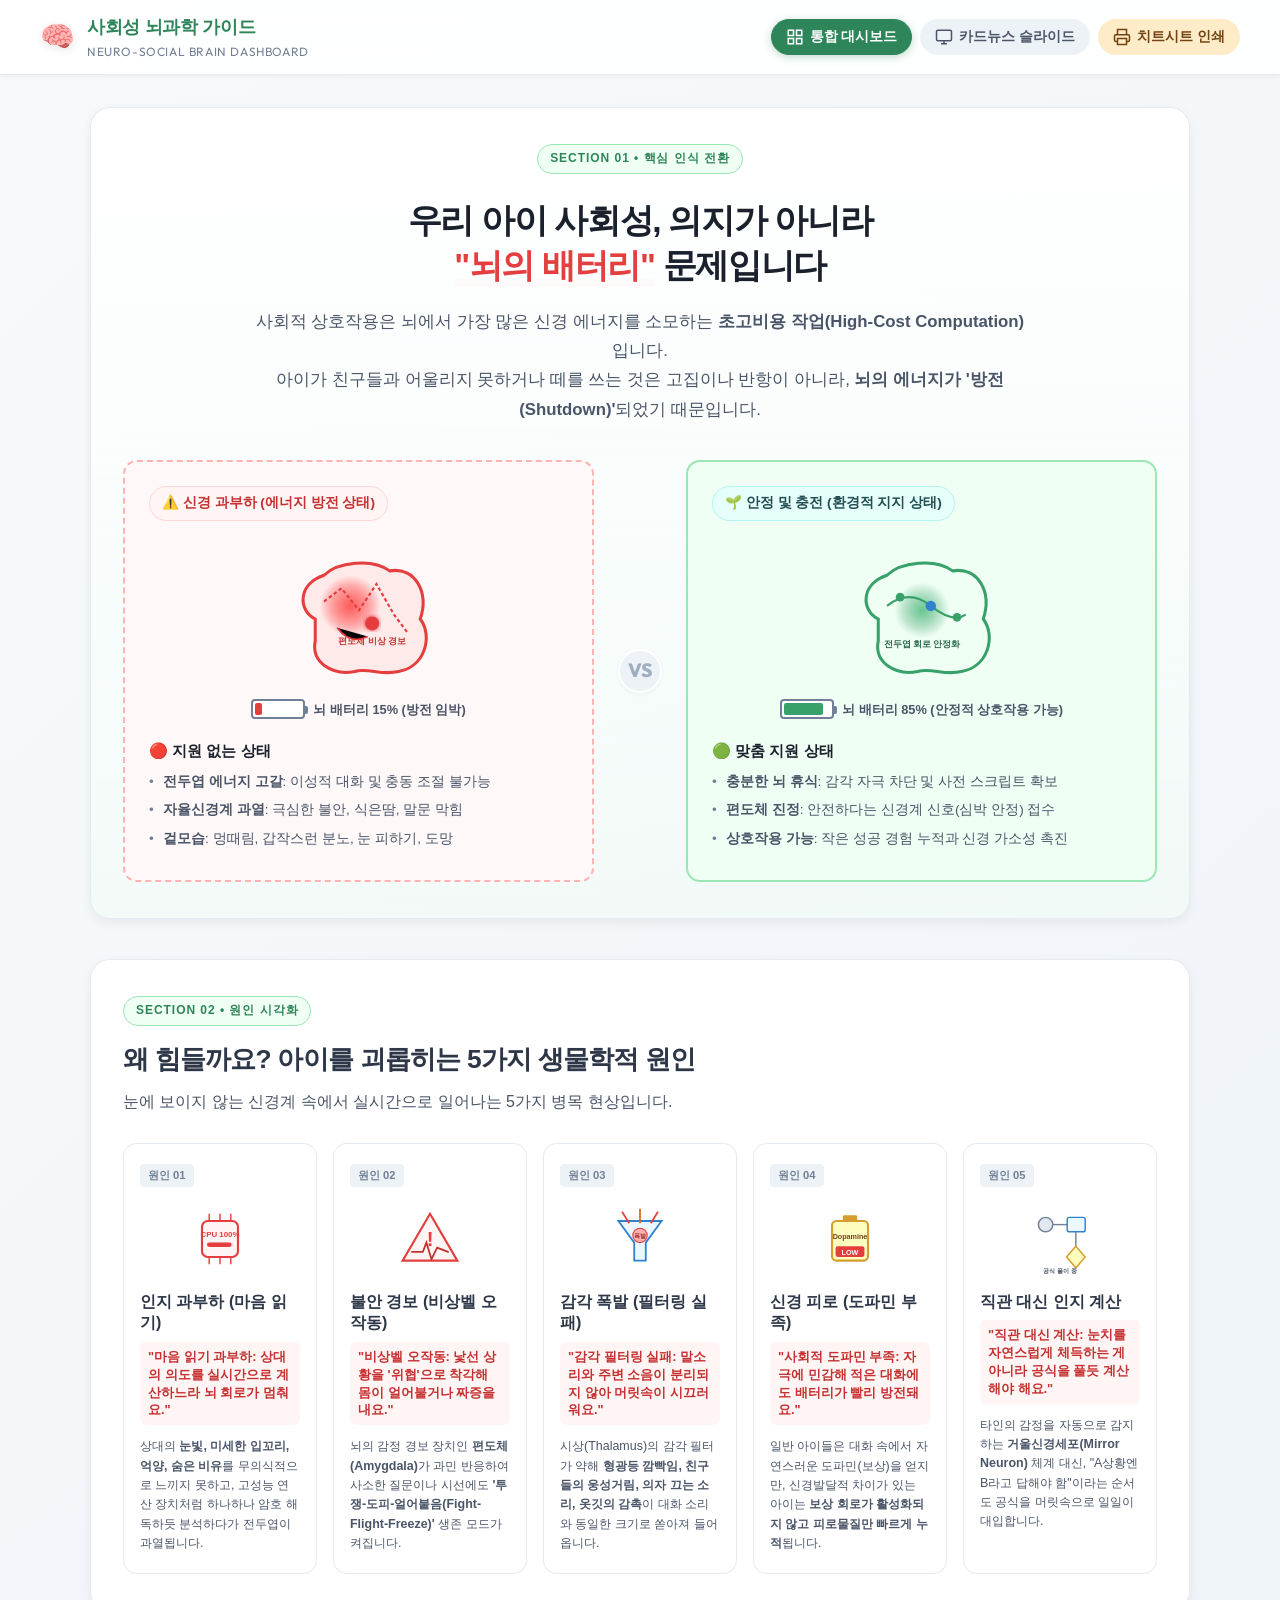
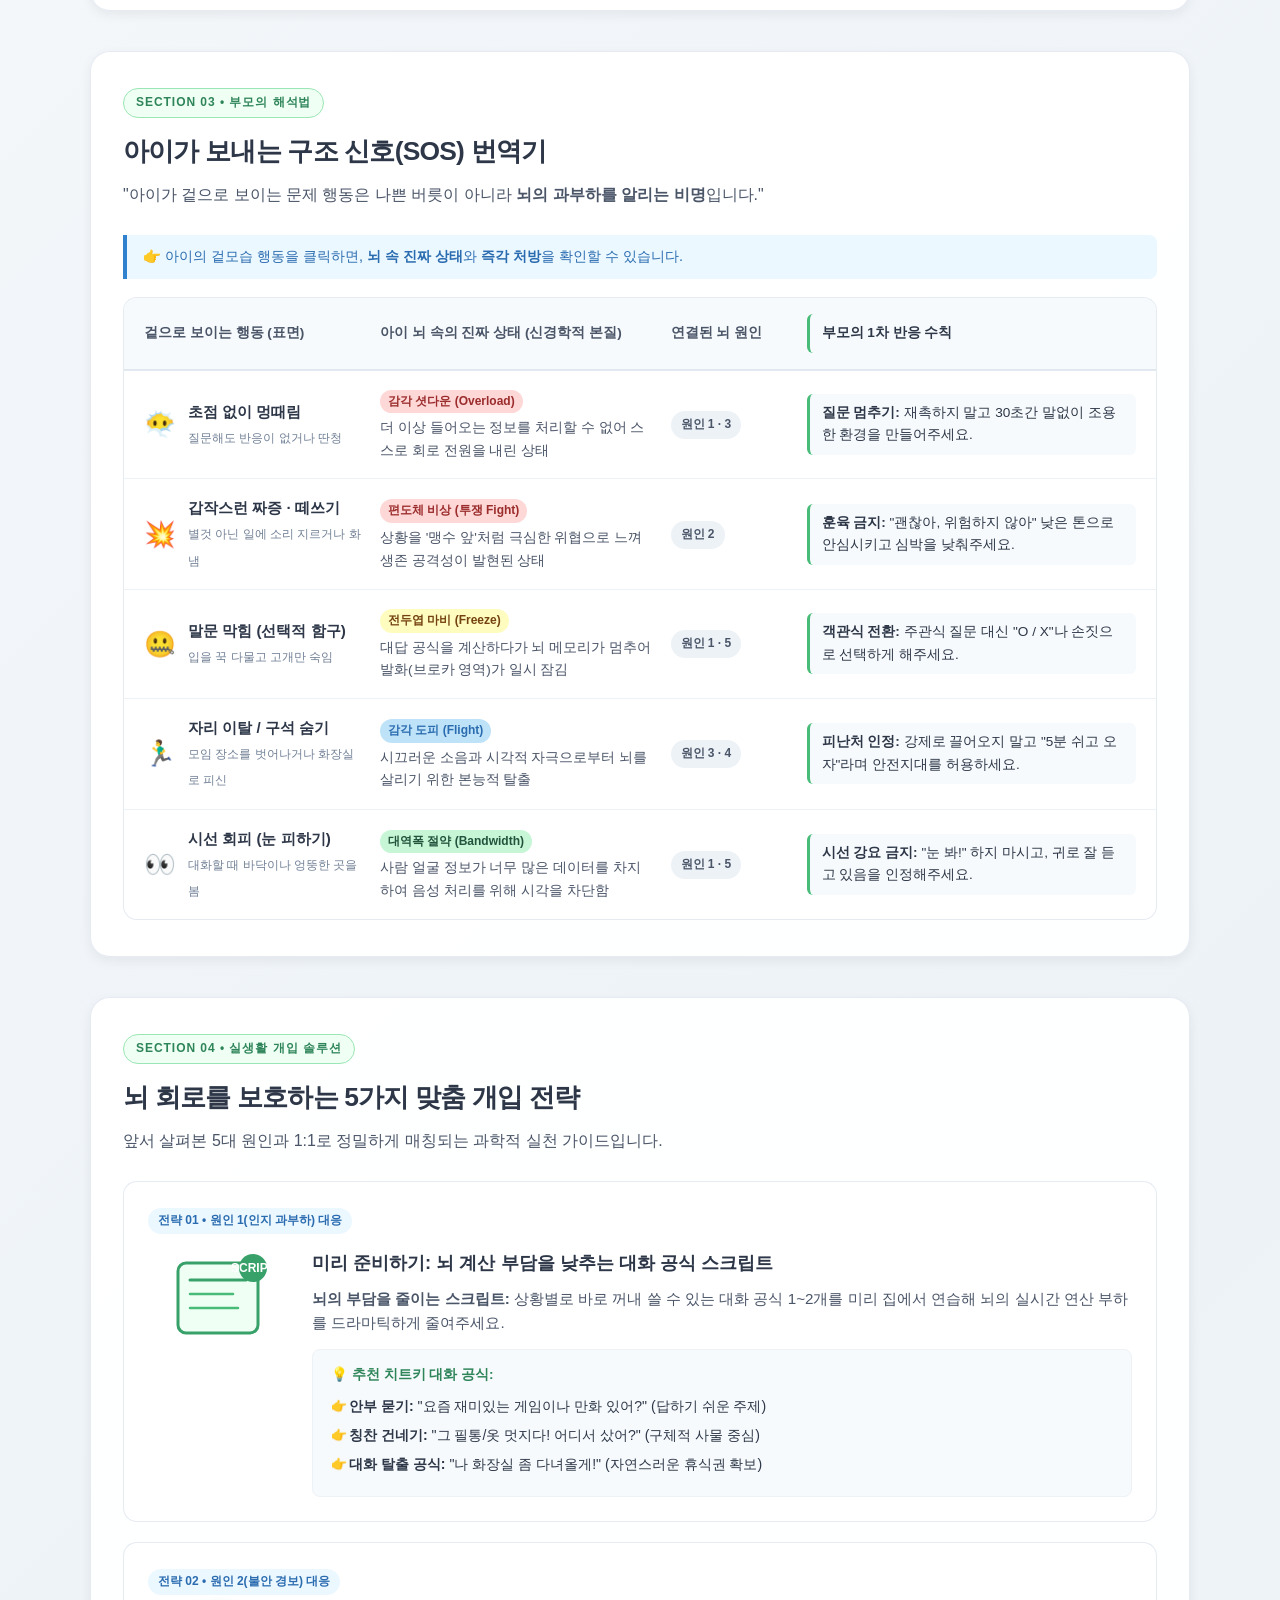
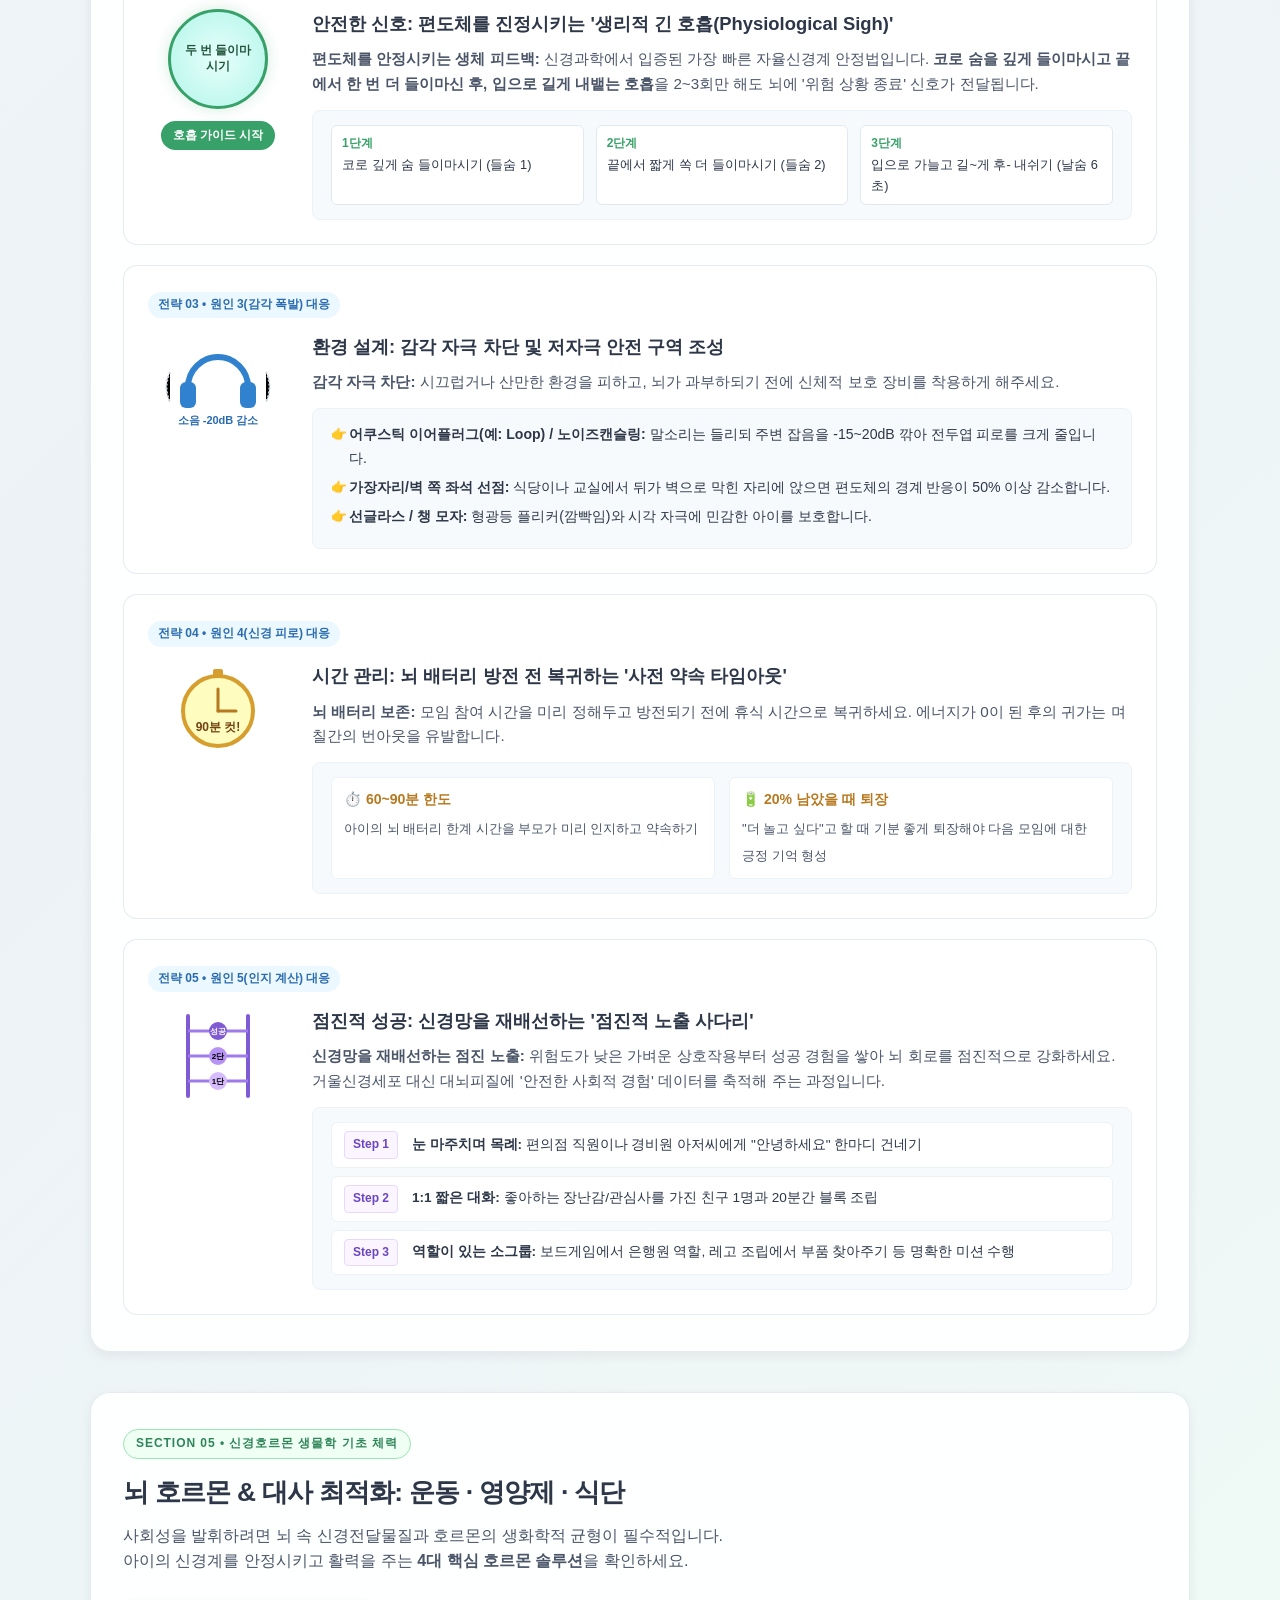
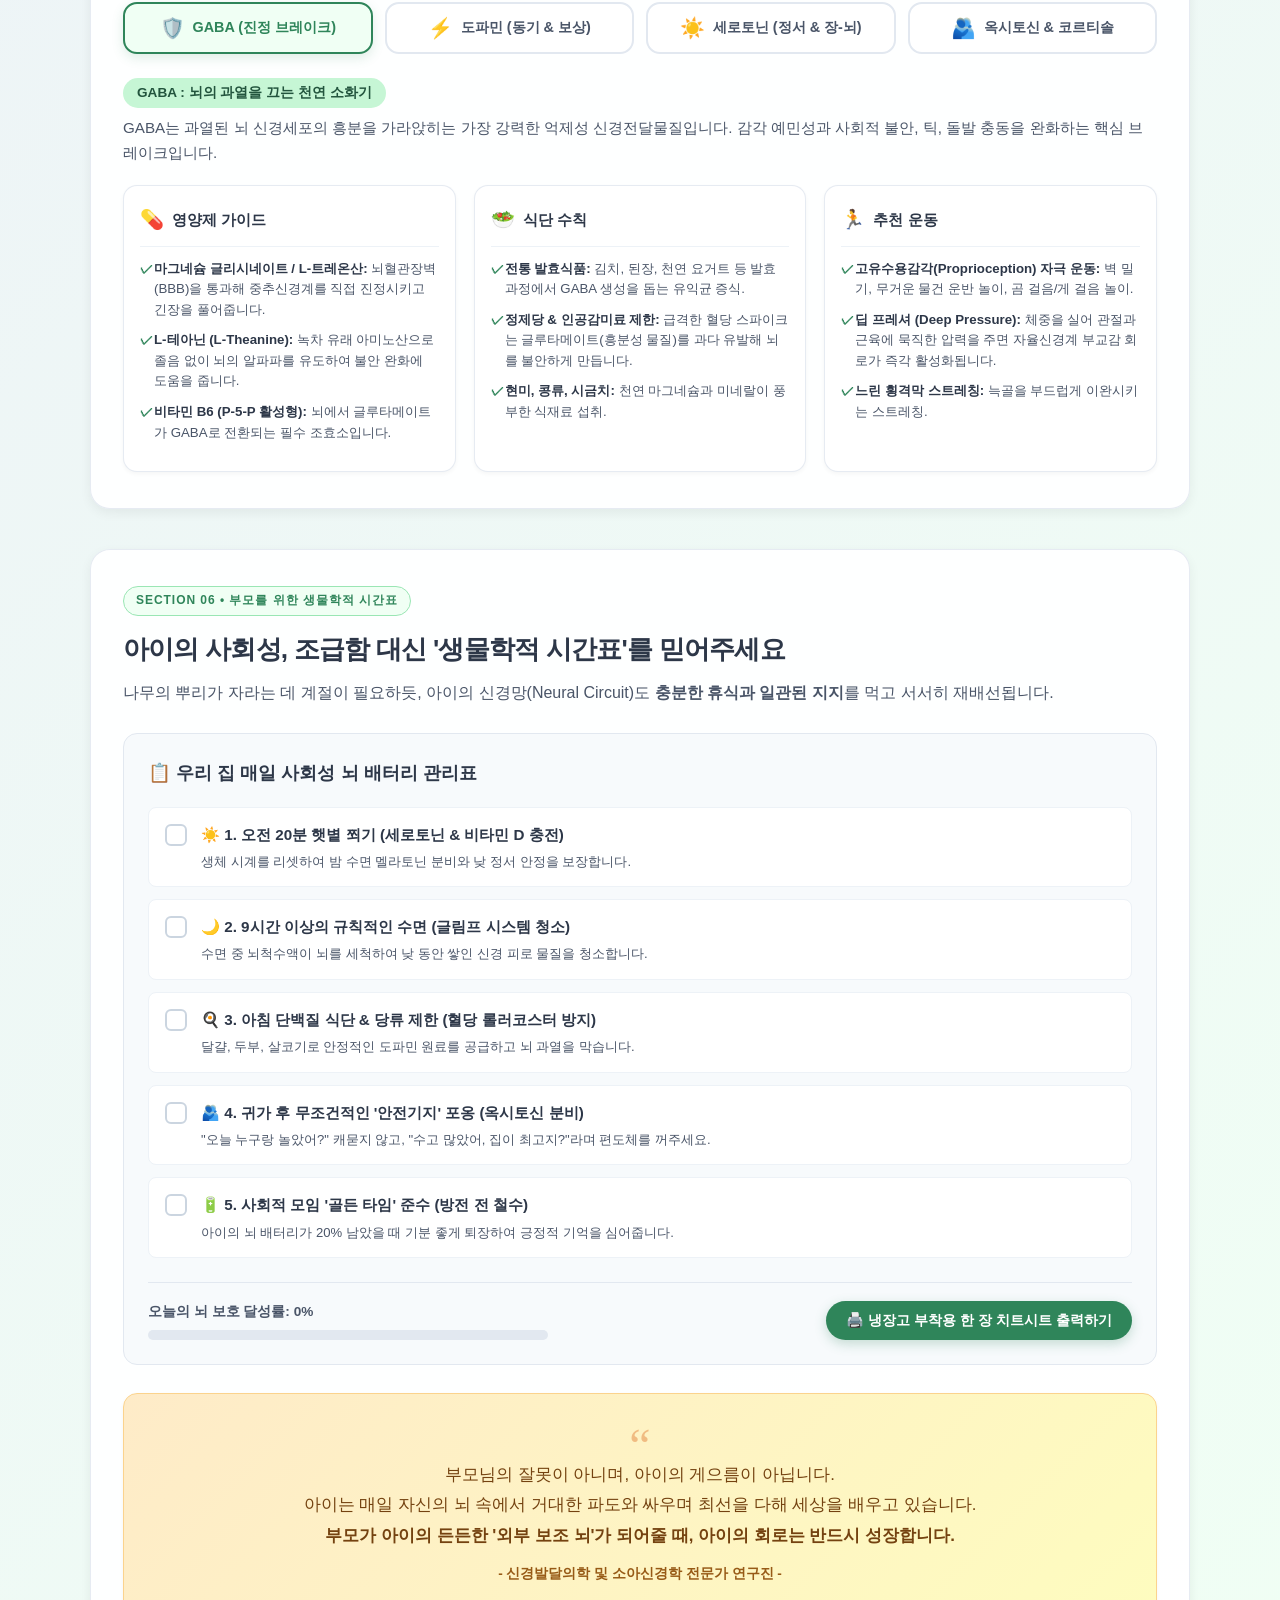
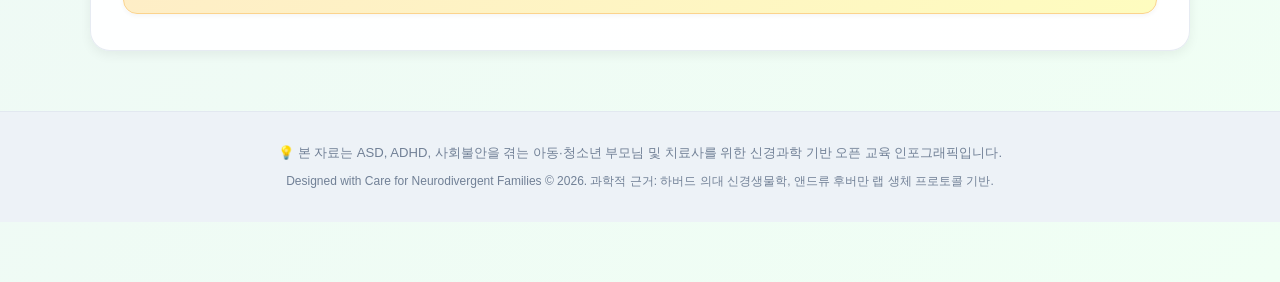
==== index.html @ 696b1c41 "feat: initial commit of BrainHelp neuroscience sociality infographic dashboard and kakao cards" ====
<!DOCTYPE html>
<html lang="ko">
<head>
  <meta charset="UTF-8" />
  <meta name="viewport" content="width=device-width, initial-scale=1.0" />
  <title>우리 아이 뇌의 사회성 인포그래픽 - 신경학적 관점과 실생활 개입 전략</title>
  <meta name="description" content="ASD, ADHD, 사회불안을 겪는 성장기 자녀의 뇌 과학적 원인과 5대 실생활 개입 전략, 신경호르몬(운동·영양·식단) 프로토콜 인포그래픽 대시보드" />
  <link rel="preconnect" href="https://fonts.googleapis.com">
  <link rel="preconnect" href="https://fonts.gstatic.com" crossorigin>
  <link href="https://fonts.googleapis.com/css2?family=Pretendard:wght@300;400;500;600;700;800&family=Outfit:wght@400;600;700&display=swap" rel="stylesheet">
  <link rel="stylesheet" href="style.css" />
</head>
<body>

  <!-- 상단 내비게이션 및 컨트롤 바 -->
  <header class="top-nav">
    <div class="nav-container">
      <div class="logo-area">
        <span class="logo-icon">🧠</span>
        <div class="logo-text">
          <span class="logo-title">사회성 뇌과학 가이드</span>
          <span class="logo-subtitle">Neuro-Social Brain Dashboard</span>
        </div>
      </div>

      <!-- 뷰 모드 스위처 -->
      <div class="view-controls">
        <button id="btn-view-dashboard" class="view-btn active" title="전체 대시보드 형태">
          <svg width="18" height="18" viewBox="0 0 24 24" fill="none" stroke="currentColor" stroke-width="2"><rect x="3" y="3" width="7" height="7"></rect><rect x="14" y="3" width="7" height="7"></rect><rect x="14" y="14" width="7" height="7"></rect><rect x="3" y="14" width="7" height="7"></rect></svg>
          <span>통합 대시보드</span>
        </button>
        <button id="btn-view-slides" class="view-btn" title="카드뉴스 슬라이드 형태">
          <svg width="18" height="18" viewBox="0 0 24 24" fill="none" stroke="currentColor" stroke-width="2"><rect x="2" y="3" width="20" height="14" rx="2" ry="2"></rect><line x1="8" y1="21" x2="16" y2="21"></line><line x1="12" y1="17" x2="12" y2="21"></line></svg>
          <span>카드뉴스 슬라이드</span>
        </button>
        <button id="btn-print-cheatsheet" class="view-btn action-btn" title="냉장고 부착용 A4 인쇄/PDF 저장">
          <svg width="18" height="18" viewBox="0 0 24 24" fill="none" stroke="currentColor" stroke-width="2"><polyline points="6 9 6 2 18 2 18 9"></polyline><path d="M6 18H4a2 2 0 0 1-2-2v-5a2 2 0 0 1 2-2h16a2 2 0 0 1 2 2v5a2 2 0 0 1-2 2h-2"></path><rect x="6" y="14" width="12" height="8"></rect></svg>
          <span>치트시트 인쇄</span>
        </button>
      </div>
    </div>
  </header>

  <!-- 메인 컨테이너 -->
  <main class="main-wrapper" id="main-content">

    <!-- 슬라이드 인디케이터 (슬라이드 모드일 때만 표시) -->
    <div class="slide-nav-bar" id="slide-nav-bar" style="display: none;">
      <button class="slide-ctrl-btn" id="prev-slide-btn">◀ 이전 카드</button>
      <div class="slide-dots" id="slide-dots"></div>
      <span class="slide-counter" id="slide-counter">1 / 6</span>
      <button class="slide-ctrl-btn" id="next-slide-btn">다음 카드 ▶</button>
    </div>

    <!-- ============================================================ -->
    <!-- [SECTION 1: 인트로 & 핵심 인식 전환] -->
    <!-- ============================================================ -->
    <section class="section-card intro-section" id="section-1" data-slide="1">
      <div class="section-badge">SECTION 01 • 핵심 인식 전환</div>
      <h1 class="main-headline">
        우리 아이 사회성, 의지가 아니라<br />
        <span class="highlight-text">"뇌의 배터리"</span> 문제입니다
      </h1>
      
      <p class="intro-description">
        사회적 상호작용은 뇌에서 가장 많은 신경 에너지를 소모하는 <strong>초고비용 작업(High-Cost Computation)</strong>입니다.<br class="pc-only" />
        아이가 친구들과 어울리지 못하거나 떼를 쓰는 것은 고집이나 반항이 아니라, <strong>뇌의 에너지가 '방전(Shutdown)'</strong>되었기 때문입니다.
      </p>

      <!-- 뇌 스캔 비교 시각화 (붉은색 과부하 VS 초록색 안정) -->
      <div class="brain-compare-container">
        <!-- 좌측: 과부하 뇌 -->
        <div class="brain-card overload-brain">
          <div class="brain-status-badge alert">⚠️ 신경 과부하 (에너지 방전 상태)</div>
          <div class="brain-svg-wrap">
            <svg class="brain-svg" viewBox="0 0 200 160">
              <defs>
                <radialGradient id="overloadGlow" cx="50%" cy="50%" r="50%">
                  <stop offset="0%" stop-color="#FF4D4D" stop-opacity="0.9" />
                  <stop offset="70%" stop-color="#FF2A2A" stop-opacity="0.3" />
                  <stop offset="100%" stop-color="#FF2A2A" stop-opacity="0" />
                </radialGradient>
                <filter id="glowEffect">
                  <feGaussianBlur stdDeviation="3" result="coloredBlur"/>
                  <feMerge><feMergeNode in="coloredBlur"/><feMergeNode in="SourceGraphic"/></feMerge>
                </filter>
              </defs>
              <!-- 뇌 외곽선 실루엣 -->
              <path d="M50,80 C30,70 30,40 60,30 C75,15 115,10 135,25 C165,20 180,50 170,80 C185,100 175,135 145,140 C125,145 110,135 95,140 C70,145 45,130 50,105 Z" fill="#FFEAEA" stroke="#E53E3E" stroke-width="3.5" />
              <!-- 과부하 발열 영역 -->
              <circle cx="90" cy="65" r="35" fill="url(#overloadGlow)" />
              <!-- 불규칙 스파크 회로 -->
              <path d="M60,60 L80,45 L100,70 L120,40 L140,75 L155,95" fill="none" stroke="#E53E3E" stroke-width="2.5" stroke-dasharray="4,3" class="spark-line" />
              <circle cx="115" cy="85" r="8" fill="#E53E3E" filter="url(#glowEffect)" class="pulsing-node" />
              <text x="115" y="108" text-anchor="middle" fill="#C53030" font-size="10" font-weight="700">편도체 비상 경보</text>
              <path d="M75,90 Q90,110 110,100" stroke="#E53E3E" stroke-width="2" />
            </svg>
            <!-- 배터리 10% 방전 아이콘 -->
            <div class="battery-status low">
              <div class="battery-shell">
                <div class="battery-bar low-bar" style="width: 15%;"></div>
              </div>
              <span class="battery-label">뇌 배터리 15% (방전 임박)</span>
            </div>
          </div>
          <div class="brain-details">
            <h4>🔴 지원 없는 상태</h4>
            <ul>
              <li><strong>전두엽 에너지 고갈</strong>: 이성적 대화 및 충동 조절 불가능</li>
              <li><strong>자율신경계 과열</strong>: 극심한 불안, 식은땀, 말문 막힘</li>
              <li><strong>겉모습</strong>: 멍때림, 갑작스런 분노, 눈 피하기, 도망</li>
            </ul>
          </div>
        </div>

        <div class="vs-divider">
          <span>VS</span>
        </div>

        <!-- 우측: 지원받아 안정된 뇌 -->
        <div class="brain-card calm-brain">
          <div class="brain-status-badge calm">🌱 안정 및 충전 (환경적 지지 상태)</div>
          <div class="brain-svg-wrap">
            <svg class="brain-svg" viewBox="0 0 200 160">
              <defs>
                <radialGradient id="calmGlow" cx="50%" cy="50%" r="50%">
                  <stop offset="0%" stop-color="#48BB78" stop-opacity="0.8" />
                  <stop offset="70%" stop-color="#38A169" stop-opacity="0.25" />
                  <stop offset="100%" stop-color="#38A169" stop-opacity="0" />
                </radialGradient>
              </defs>
              <path d="M50,80 C30,70 30,40 60,30 C75,15 115,10 135,25 C165,20 180,50 170,80 C185,100 175,135 145,140 C125,145 110,135 95,140 C70,145 45,130 50,105 Z" fill="#F0FFF4" stroke="#38A169" stroke-width="3.5" />
              <!-- 안정된 신경망 -->
              <circle cx="100" cy="70" r="32" fill="url(#calmGlow)" />
              <path d="M60,65 Q85,45 110,65 T150,75" fill="none" stroke="#38A169" stroke-width="2.5" />
              <circle cx="75" cy="55" r="5" fill="#38A169" />
              <circle cx="110" cy="65" r="6" fill="#3182CE" />
              <circle cx="140" cy="78" r="5" fill="#38A169" />
              <text x="100" y="112" text-anchor="middle" fill="#276749" font-size="10" font-weight="700">전두엽 회로 안정화</text>
            </svg>
            <!-- 배터리 85% 충전 아이콘 -->
            <div class="battery-status good">
              <div class="battery-shell">
                <div class="battery-bar good-bar" style="width: 85%;"></div>
              </div>
              <span class="battery-label">뇌 배터리 85% (안정적 상호작용 가능)</span>
            </div>
          </div>
          <div class="brain-details">
            <h4>🟢 맞춤 지원 상태</h4>
            <ul>
              <li><strong>충분한 뇌 휴식</strong>: 감각 자극 차단 및 사전 스크립트 확보</li>
              <li><strong>편도체 진정</strong>: 안전하다는 신경계 신호(심박 안정) 접수</li>
              <li><strong>상호작용 가능</strong>: 작은 성공 경험 누적과 신경 가소성 촉진</li>
            </ul>
          </div>
        </div>
      </div>
    </section>

    <!-- ============================================================ -->
    <!-- [SECTION 2: 원인 시각화 - 5가지 생물학적 어려움] -->
    <!-- ============================================================ -->
    <section class="section-card" id="section-2" data-slide="2">
      <div class="section-badge">SECTION 02 • 원인 시각화</div>
      <h2 class="section-title">왜 힘들까요? 아이를 괴롭히는 5가지 생물학적 원인</h2>
      <p class="section-subtitle">눈에 보이지 않는 신경계 속에서 실시간으로 일어나는 5가지 병목 현상입니다.</p>

      <div class="cause-grid">
        <!-- 원인 1: 인지 과부하 -->
        <div class="cause-card" data-cause="1">
          <div class="card-num-badge">원인 01</div>
          <div class="cause-icon-box">
            <!-- CPU 과부하 SVG -->
            <svg viewBox="0 0 100 100" class="mini-diagram-svg">
              <rect x="25" y="25" width="50" height="50" rx="8" fill="#FFF5F5" stroke="#E53E3E" stroke-width="3" />
              <line x1="35" y1="15" x2="35" y2="25" stroke="#E53E3E" stroke-width="2" />
              <line x1="50" y1="15" x2="50" y2="25" stroke="#E53E3E" stroke-width="2" />
              <line x1="65" y1="15" x2="65" y2="25" stroke="#E53E3E" stroke-width="2" />
              <line x1="35" y1="75" x2="35" y2="85" stroke="#E53E3E" stroke-width="2" />
              <line x1="50" y1="75" x2="50" y2="85" stroke="#E53E3E" stroke-width="2" />
              <line x1="65" y1="75" x2="65" y2="85" stroke="#E53E3E" stroke-width="2" />
              <!-- CPU 내부 -->
              <text x="50" y="47" text-anchor="middle" font-size="11" font-weight="700" fill="#E53E3E">CPU 100%</text>
              <rect x="32" y="55" width="36" height="6" rx="3" fill="#FED7D7" />
              <rect x="32" y="55" width="34" height="6" rx="3" fill="#E53E3E" />
            </svg>
          </div>
          <h3 class="cause-title">인지 과부하 (마음 읽기)</h3>
          <p class="cause-tagline">"마음 읽기 과부하: 상대의 의도를 실시간으로 계산하느라 뇌 회로가 멈춰요."</p>
          <div class="cause-detail-box">
            <p>상대의 <strong>눈빛, 미세한 입꼬리, 억양, 숨은 비유</strong>를 무의식적으로 느끼지 못하고, 고성능 연산 장치처럼 하나하나 암호 해독하듯 분석하다가 전두엽이 과열됩니다.</p>
          </div>
        </div>

        <!-- 원인 2: 불안 경보 -->
        <div class="cause-card" data-cause="2">
          <div class="card-num-badge">원인 02</div>
          <div class="cause-icon-box">
            <!-- 편도체 경보 & ECG SVG -->
            <svg viewBox="0 0 100 100" class="mini-diagram-svg">
              <polygon points="50,15 88,80 12,80" fill="#FFF5F5" stroke="#E53E3E" stroke-width="3" />
              <text x="50" y="60" text-anchor="middle" font-size="28" font-weight="800" fill="#E53E3E">!</text>
              <path d="M25,68 L40,68 L45,55 L52,78 L60,62 L75,68" fill="none" stroke="#C53030" stroke-width="2.5" stroke-linecap="round" />
            </svg>
          </div>
          <h3 class="cause-title">불안 경보 (비상벨 오작동)</h3>
          <p class="cause-tagline">"비상벨 오작동: 낯선 상황을 '위협'으로 착각해 몸이 얼어붙거나 짜증을 내요."</p>
          <div class="cause-detail-box">
            <p>뇌의 감정 경보 장치인 <strong>편도체(Amygdala)</strong>가 과민 반응하여 사소한 질문이나 시선에도 <strong>'투쟁-도피-얼어붙음(Fight-Flight-Freeze)'</strong> 생존 모드가 켜집니다.</p>
          </div>
        </div>

        <!-- 원인 3: 감각 폭발 -->
        <div class="cause-card" data-cause="3">
          <div class="card-num-badge">원인 03</div>
          <div class="cause-icon-box">
            <!-- 감각 필터링 실패 깔때기 SVG -->
            <svg viewBox="0 0 100 100" class="mini-diagram-svg">
              <!-- 깔때기 -->
              <path d="M20,25 L80,25 L58,55 L58,80 L42,80 L42,55 Z" fill="#EBF8FF" stroke="#3182CE" stroke-width="2.5" />
              <!-- 여과 없이 넘치는 자극 화살표들 -->
              <path d="M25,12 L35,28" stroke="#E53E3E" stroke-width="2.5" marker-end="url(#arrow)" />
              <path d="M50,8 L50,28" stroke="#DD6B20" stroke-width="2.5" />
              <path d="M75,12 L65,28" stroke="#E53E3E" stroke-width="2.5" />
              <!-- 필터 터짐 경고 -->
              <circle cx="50" cy="45" r="10" fill="#FEB2B2" stroke="#E53E3E" stroke-width="1.5" />
              <text x="50" y="49" text-anchor="middle" font-size="9" font-weight="700" fill="#9B2C2C">폭발</text>
            </svg>
          </div>
          <h3 class="cause-title">감각 폭발 (필터링 실패)</h3>
          <p class="cause-tagline">"감각 필터링 실패: 말소리와 주변 소음이 분리되지 않아 머릿속이 시끄러워요."</p>
          <div class="cause-detail-box">
            <p>시상(Thalamus)의 감각 필터가 약해 <strong>형광등 깜빡임, 친구들의 웅성거림, 의자 끄는 소리, 옷깃의 감촉</strong>이 대화 소리와 동일한 크기로 쏟아져 들어옵니다.</p>
          </div>
        </div>

        <!-- 원인 4: 신경 피로 -->
        <div class="cause-card" data-cause="4">
          <div class="card-num-badge">원인 04</div>
          <div class="cause-icon-box">
            <!-- 도파민/배터리 게이지 SVG -->
            <svg viewBox="0 0 100 100" class="mini-diagram-svg">
              <rect x="25" y="25" width="50" height="55" rx="6" fill="#FEFCBF" stroke="#D69E2E" stroke-width="3" />
              <rect x="40" y="17" width="20" height="8" rx="2" fill="#D69E2E" />
              <!-- 게이지 바닥 -->
              <rect x="30" y="60" width="40" height="15" fill="#E53E3E" rx="3" />
              <text x="50" y="50" text-anchor="middle" font-size="10" font-weight="800" fill="#744210">Dopamine</text>
              <text x="50" y="72" text-anchor="middle" font-size="10" font-weight="800" fill="#FFF">LOW</text>
            </svg>
          </div>
          <h3 class="cause-title">신경 피로 (도파민 부족)</h3>
          <p class="cause-tagline">"사회적 도파민 부족: 자극에 민감해 적은 대화에도 배터리가 빨리 방전돼요."</p>
          <div class="cause-detail-box">
            <p>일반 아이들은 대화 속에서 자연스러운 도파민(보상)을 얻지만, 신경발달적 차이가 있는 아이는 <strong>보상 회로가 활성화되지 않고 피로물질만 빠르게 누적</strong>됩니다.</p>
          </div>
        </div>

        <!-- 원인 5: 인지 계산 -->
        <div class="cause-card" data-cause="5">
          <div class="card-num-badge">원인 05</div>
          <div class="cause-icon-box">
            <!-- 알고리즘 순서도 SVG -->
            <svg viewBox="0 0 100 100" class="mini-diagram-svg">
              <circle cx="30" cy="30" r="10" fill="#E2E8F0" stroke="#718096" stroke-width="2" />
              <line x1="40" y1="30" x2="60" y2="30" stroke="#718096" stroke-width="2" />
              <rect x="60" y="20" width="25" height="20" rx="3" fill="#EBF8FF" stroke="#3182CE" stroke-width="2" />
              <line x1="72" y1="40" x2="72" y2="60" stroke="#718096" stroke-width="2" />
              <polygon points="72,60 85,75 72,90 59,75" fill="#FEFCBF" stroke="#D69E2E" stroke-width="2" />
              <text x="50" y="97" text-anchor="middle" font-size="9" font-weight="700" fill="#4A5568">공식 풀이 중</text>
            </svg>
          </div>
          <h3 class="cause-title">직관 대신 인지 계산</h3>
          <p class="cause-tagline">"직관 대신 계산: 눈치를 자연스럽게 체득하는 게 아니라 공식을 풀듯 계산해야 해요."</p>
          <div class="cause-detail-box">
            <p>타인의 감정을 자동으로 감지하는 <strong>거울신경세포(Mirror Neuron)</strong> 체계 대신, "A상황엔 B라고 답해야 함"이라는 순서도 공식을 머릿속으로 일일이 대입합니다.</p>
          </div>
        </div>
      </div>
    </section>

    <!-- ============================================================ -->
    <!-- [SECTION 3: 부모의 이해 - 자녀의 구조신호 디코더] -->
    <!-- ============================================================ -->
    <section class="section-card" id="section-3" data-slide="3">
      <div class="section-badge">SECTION 03 • 부모의 해석법</div>
      <h2 class="section-title">아이가 보내는 구조 신호(SOS) 번역기</h2>
      <p class="section-subtitle">
        "아이가 겉으로 보이는 문제 행동은 나쁜 버릇이 아니라 <strong>뇌의 과부하를 알리는 비명</strong>입니다."
      </p>

      <div class="decoder-container">
        <div class="decoder-instruction">
          👉 아이의 겉모습 행동을 클릭하면, <strong>뇌 속 진짜 상태</strong>와 <strong>즉각 처방</strong>을 확인할 수 있습니다.
        </div>

        <div class="decoder-table-grid">
          <!-- 헤더 -->
          <div class="decoder-row header-row">
            <div class="col-action">겉으로 보이는 행동 (표면)</div>
            <div class="col-brain">아이 뇌 속의 진짜 상태 (신경학적 본질)</div>
            <div class="col-cause-link">연결된 뇌 원인</div>
            <div class="col-quick-sol">부모의 1차 반응 수칙</div>
          </div>

          <!-- 행 1: 멍때림 -->
          <div class="decoder-row item-row" data-decoder="freeze">
            <div class="col-action">
              <span class="action-icon">😶‍🌫️</span>
              <div>
                <strong>초점 없이 멍때림</strong>
                <span class="sub-act">질문해도 반응이 없거나 딴청</span>
              </div>
            </div>
            <div class="col-brain">
              <span class="status-pill red">감각 셧다운 (Overload)</span>
              <p>더 이상 들어오는 정보를 처리할 수 없어 스스로 회로 전원을 내린 상태</p>
            </div>
            <div class="col-cause-link">
              <span class="badge-cause">원인 1 · 3</span>
            </div>
            <div class="col-quick-sol">
              <strong>질문 멈추기:</strong> 재촉하지 말고 30초간 말없이 조용한 환경을 만들어주세요.
            </div>
          </div>

          <!-- 행 2: 짜증 / 떼쓰기 -->
          <div class="decoder-row item-row" data-decoder="fight">
            <div class="col-action">
              <span class="action-icon">💥</span>
              <div>
                <strong>갑작스런 짜증 · 떼쓰기</strong>
                <span class="sub-act">별것 아닌 일에 소리 지르거나 화냄</span>
              </div>
            </div>
            <div class="col-brain">
              <span class="status-pill red">편도체 비상 (투쟁 Fight)</span>
              <p>상황을 '맹수 앞'처럼 극심한 위협으로 느껴 생존 공격성이 발현된 상태</p>
            </div>
            <div class="col-cause-link">
              <span class="badge-cause">원인 2</span>
            </div>
            <div class="col-quick-sol">
              <strong>훈육 금지:</strong> "괜찮아, 위험하지 않아" 낮은 톤으로 안심시키고 심박을 낮춰주세요.
            </div>
          </div>

          <!-- 행 3: 함구 (말문 막힘) -->
          <div class="decoder-row item-row" data-decoder="mute">
            <div class="col-action">
              <span class="action-icon">🤐</span>
              <div>
                <strong>말문 막힘 (선택적 함구)</strong>
                <span class="sub-act">입을 꾹 다물고 고개만 숙임</span>
              </div>
            </div>
            <div class="col-brain">
              <span class="status-pill yellow">전두엽 마비 (Freeze)</span>
              <p>대답 공식을 계산하다가 뇌 메모리가 멈추어 발화(브로카 영역)가 일시 잠김</p>
            </div>
            <div class="col-cause-link">
              <span class="badge-cause">원인 1 · 5</span>
            </div>
            <div class="col-quick-sol">
              <strong>객관식 전환:</strong> 주관식 질문 대신 "O / X"나 손짓으로 선택하게 해주세요.
            </div>
          </div>

          <!-- 행 4: 도망침 / 구석 숨기 -->
          <div class="decoder-row item-row" data-decoder="flight">
            <div class="col-action">
              <span class="action-icon">🏃‍♂️</span>
              <div>
                <strong>자리 이탈 / 구석 숨기</strong>
                <span class="sub-act">모임 장소를 벗어나거나 화장실로 피신</span>
              </div>
            </div>
            <div class="col-brain">
              <span class="status-pill blue">감각 도피 (Flight)</span>
              <p>시끄러운 소음과 시각적 자극으로부터 뇌를 살리기 위한 본능적 탈출</p>
            </div>
            <div class="col-cause-link">
              <span class="badge-cause">원인 3 · 4</span>
            </div>
            <div class="col-quick-sol">
              <strong>피난처 인정:</strong> 강제로 끌어오지 말고 "5분 쉬고 오자"라며 안전지대를 허용하세요.
            </div>
          </div>

          <!-- 행 5: 눈 피하기 -->
          <div class="decoder-row item-row" data-decoder="eye">
            <div class="col-action">
              <span class="action-icon">👀</span>
              <div>
                <strong>시선 회피 (눈 피하기)</strong>
                <span class="sub-act">대화할 때 바닥이나 엉뚱한 곳을 봄</span>
              </div>
            </div>
            <div class="col-brain">
              <span class="status-pill green">대역폭 절약 (Bandwidth)</span>
              <p>사람 얼굴 정보가 너무 많은 데이터를 차지하여 음성 처리를 위해 시각을 차단함</p>
            </div>
            <div class="col-cause-link">
              <span class="badge-cause">원인 1 · 5</span>
            </div>
            <div class="col-quick-sol">
              <strong>시선 강요 금지:</strong> "눈 봐!" 하지 마시고, 귀로 잘 듣고 있음을 인정해주세요.
            </div>
          </div>
        </div>
      </div>
    </section>

    <!-- ============================================================ -->
    <!-- [SECTION 4: 실생활 개입 방법 - 5가지 전략] -->
    <!-- ============================================================ -->
    <section class="section-card" id="section-4" data-slide="4">
      <div class="section-badge">SECTION 04 • 실생활 개입 솔루션</div>
      <h2 class="section-title">뇌 회로를 보호하는 5가지 맞춤 개입 전략</h2>
      <p class="section-subtitle">앞서 살펴본 5대 원인과 1:1로 정밀하게 매칭되는 과학적 실천 가이드입니다.</p>

      <div class="strategy-list">
        <!-- 전략 1 (원인 1 대응): 스몰토크 스크립트 -->
        <div class="strategy-card">
          <div class="strategy-badge">전략 01 • 원인 1(인지 과부하) 대응</div>
          <div class="strategy-content-wrap">
            <div class="strategy-graphic">
              <!-- 대화 스크립트 카드 SVG -->
              <svg viewBox="0 0 120 100" class="strategy-svg">
                <rect x="20" y="15" width="80" height="70" rx="8" fill="#F0FFF4" stroke="#38A169" stroke-width="3" />
                <line x1="32" y1="32" x2="88" y2="32" stroke="#38A169" stroke-width="3" stroke-linecap="round" />
                <line x1="32" y1="46" x2="75" y2="46" stroke="#48BB78" stroke-width="2.5" stroke-linecap="round" />
                <line x1="32" y1="60" x2="80" y2="60" stroke="#48BB78" stroke-width="2.5" stroke-linecap="round" />
                <circle cx="95" cy="20" r="14" fill="#38A169" />
                <text x="95" y="24" text-anchor="middle" font-size="12" fill="#FFF" font-weight="700">SCRIPT</text>
              </svg>
            </div>
            <div class="strategy-text">
              <h3>미리 준비하기: 뇌 계산 부담을 낮추는 대화 공식 스크립트</h3>
              <p class="strategy-desc">
                <strong>뇌의 부담을 줄이는 스크립트:</strong> 상황별로 바로 꺼내 쓸 수 있는 대화 공식 1~2개를 미리 집에서 연습해 뇌의 실시간 연산 부하를 드라마틱하게 줄여주세요.
              </p>
              <div class="practical-box">
                <div class="script-bubble">
                  <span class="bubble-title">💡 추천 치트키 대화 공식:</span>
                  <ul>
                    <li><strong>안부 묻기:</strong> "요즘 재미있는 게임이나 만화 있어?" (답하기 쉬운 주제)</li>
                    <li><strong>칭찬 건네기:</strong> "그 필통/옷 멋지다! 어디서 샀어?" (구체적 사물 중심)</li>
                    <li><strong>대화 탈출 공식:</strong> "나 화장실 좀 다녀올게!" (자연스러운 휴식권 확보)</li>
                  </ul>
                </div>
              </div>
            </div>
          </div>
        </div>

        <!-- 전략 2 (원인 2 대응): 생리적 긴 호흡 페이서 -->
        <div class="strategy-card">
          <div class="strategy-badge">전략 02 • 원인 2(불안 경보) 대응</div>
          <div class="strategy-content-wrap">
            <div class="strategy-graphic">
              <!-- 호흡 인터랙티브 위젯 -->
              <div class="breath-pacer-widget">
                <div class="pacer-circle" id="pacer-circle">
                  <span class="pacer-text" id="pacer-text">두 번 들이마시기</span>
                </div>
                <button id="pacer-toggle-btn" class="pacer-btn">호흡 가이드 시작</button>
              </div>
            </div>
            <div class="strategy-text">
              <h3>안전한 신호: 편도체를 진정시키는 '생리적 긴 호흡(Physiological Sigh)'</h3>
              <p class="strategy-desc">
                <strong>편도체를 안정시키는 생체 피드백:</strong> 신경과학에서 입증된 가장 빠른 자율신경계 안정법입니다. <strong>코로 숨을 깊게 들이마시고 끝에서 한 번 더 들이마신 후, 입으로 길게 내뱉는 호흡</strong>을 2~3회만 해도 뇌에 '위험 상황 종료' 신호가 전달됩니다.
              </p>
              <div class="practical-box">
                <div class="step-guide">
                  <div class="step-item"><span>1단계</span> 코로 깊게 숨 들이마시기 (들숨 1)</div>
                  <div class="step-item"><span>2단계</span> 끝에서 짧게 쏙 더 들이마시기 (들숨 2)</div>
                  <div class="step-item"><span>3단계</span> 입으로 가늘고 길~게 후- 내쉬기 (날숨 6초)</div>
                </div>
              </div>
            </div>
          </div>
        </div>

        <!-- 전략 3 (원인 3 대응): 환경 설계 -->
        <div class="strategy-card">
          <div class="strategy-badge">전략 03 • 원인 3(감각 폭발) 대응</div>
          <div class="strategy-content-wrap">
            <div class="strategy-graphic">
              <!-- 소음 차단 이어플러그 & 쉼터 SVG -->
              <svg viewBox="0 0 120 100" class="strategy-svg">
                <!-- 헤드폰/이어플러그 -->
                <path d="M30,55 A30,30 0 0,1 90,55" fill="none" stroke="#3182CE" stroke-width="6" stroke-linecap="round" />
                <rect x="22" y="50" width="16" height="26" rx="6" fill="#3182CE" />
                <rect x="82" y="50" width="16" height="26" rx="6" fill="#3182CE" />
                <path d="M12,40 Q5,55 12,70" stroke="#CBD5E0" stroke-width="2" stroke-dasharray="2,2" />
                <path d="M108,40 Q115,55 108,70" stroke="#CBD5E0" stroke-width="2" stroke-dasharray="2,2" />
                <text x="60" y="92" text-anchor="middle" font-size="11" font-weight="700" fill="#2B6CB0">소음 -20dB 감소</text>
              </svg>
            </div>
            <div class="strategy-text">
              <h3>환경 설계: 감각 자극 차단 및 저자극 안전 구역 조성</h3>
              <p class="strategy-desc">
                <strong>감각 자극 차단:</strong> 시끄럽거나 산만한 환경을 피하고, 뇌가 과부하되기 전에 신체적 보호 장비를 착용하게 해주세요.
              </p>
              <div class="practical-box">
                <ul class="check-guide-list">
                  <li><strong>어쿠스틱 이어플러그(예: Loop) / 노이즈캔슬링:</strong> 말소리는 들리되 주변 잡음을 -15~20dB 깎아 전두엽 피로를 크게 줄입니다.</li>
                  <li><strong>가장자리/벽 쪽 좌석 선점:</strong> 식당이나 교실에서 뒤가 벽으로 막힌 자리에 앉으면 편도체의 경계 반응이 50% 이상 감소합니다.</li>
                  <li><strong>선글라스 / 챙 모자:</strong> 형광등 플리커(깜빡임)와 시각 자극에 민감한 아이를 보호합니다.</li>
                </ul>
              </div>
            </div>
          </div>
        </div>

        <!-- 전략 4 (원인 4 대응): 뇌 배터리 시간 관리 -->
        <div class="strategy-card">
          <div class="strategy-badge">전략 04 • 원인 4(신경 피로) 대응</div>
          <div class="strategy-content-wrap">
            <div class="strategy-graphic">
              <!-- 타이머 & 1:30시간 SVG -->
              <svg viewBox="0 0 120 100" class="strategy-svg">
                <circle cx="60" cy="50" r="35" fill="#FEFCBF" stroke="#D69E2E" stroke-width="4" />
                <line x1="60" y1="50" x2="60" y2="28" stroke="#B7791F" stroke-width="3" stroke-linecap="round" />
                <line x1="60" y1="50" x2="78" y2="50" stroke="#B7791F" stroke-width="3" stroke-linecap="round" />
                <rect x="55" y="8" width="10" height="7" fill="#D69E2E" rx="2" />
                <text x="60" y="70" text-anchor="middle" font-size="12" font-weight="800" fill="#744210">90분 컷!</text>
              </svg>
            </div>
            <div class="strategy-text">
              <h3>시간 관리: 뇌 배터리 방전 전 복귀하는 '사전 약속 타임아웃'</h3>
              <p class="strategy-desc">
                <strong>뇌 배터리 보존:</strong> 모임 참여 시간을 미리 정해두고 방전되기 전에 휴식 시간으로 복귀하세요. 에너지가 0이 된 후의 귀가는 며칠간의 번아웃을 유발합니다.
              </p>
              <div class="practical-box">
                <div class="battery-rule-card">
                  <div class="rule-item">
                    <span class="rule-time">⏱️ 60~90분 한도</span>
                    <span class="rule-txt">아이의 뇌 배터리 한계 시간을 부모가 미리 인지하고 약속하기</span>
                  </div>
                  <div class="rule-item">
                    <span class="rule-time">🔋 20% 남았을 때 퇴장</span>
                    <span class="rule-txt">"더 놀고 싶다"고 할 때 기분 좋게 퇴장해야 다음 모임에 대한 긍정 기억 형성</span>
                  </div>
                </div>
              </div>
            </div>
          </div>
        </div>

        <!-- 전략 5 (원인 5 대응): 점진적 성공 사다리 -->
        <div class="strategy-card">
          <div class="strategy-badge">전략 05 • 원인 5(인지 계산) 대응</div>
          <div class="strategy-content-wrap">
            <div class="strategy-graphic">
              <!-- 사다리 SVG -->
              <svg viewBox="0 0 120 100" class="strategy-svg">
                <!-- 사다리 세로 기둥 -->
                <line x1="30" y1="10" x2="30" y2="90" stroke="#805AD5" stroke-width="4" stroke-linecap="round" />
                <line x1="90" y1="10" x2="90" y2="90" stroke="#805AD5" stroke-width="4" stroke-linecap="round" />
                <!-- 발판들 -->
                <line x1="30" y1="75" x2="90" y2="75" stroke="#9F7AEA" stroke-width="3" />
                <line x1="30" y1="50" x2="90" y2="50" stroke="#9F7AEA" stroke-width="3" />
                <line x1="30" y1="25" x2="90" y2="25" stroke="#9F7AEA" stroke-width="3" />
                <!-- 배지 아이콘 -->
                <circle cx="60" cy="75" r="9" fill="#D6BCFA" />
                <text x="60" y="78" text-anchor="middle" font-size="8" font-weight="700">1단</text>
                <circle cx="60" cy="50" r="9" fill="#B794F4" />
                <text x="60" y="53" text-anchor="middle" font-size="8" font-weight="700">2단</text>
                <circle cx="60" cy="25" r="9" fill="#805AD5" />
                <text x="60" y="28" text-anchor="middle" font-size="8" font-weight="700" fill="#FFF">성공</text>
              </svg>
            </div>
            <div class="strategy-text">
              <h3>점진적 성공: 신경망을 재배선하는 '점진적 노출 사다리'</h3>
              <p class="strategy-desc">
                <strong>신경망을 재배선하는 점진 노출:</strong> 위험도가 낮은 가벼운 상호작용부터 성공 경험을 쌓아 뇌 회로를 점진적으로 강화하세요. 거울신경세포 대신 대뇌피질에 '안전한 사회적 경험' 데이터를 축적해 주는 과정입니다.
              </p>
              <div class="practical-box">
                <div class="ladder-steps">
                  <div class="ladder-step">
                    <span class="step-num">Step 1</span>
                    <div class="step-body"><strong>눈 마주치며 목례:</strong> 편의점 직원이나 경비원 아저씨에게 "안녕하세요" 한마디 건네기</div>
                  </div>
                  <div class="ladder-step">
                    <span class="step-num">Step 2</span>
                    <div class="step-body"><strong>1:1 짧은 대화:</strong> 좋아하는 장난감/관심사를 가진 친구 1명과 20분간 블록 조립</div>
                  </div>
                  <div class="ladder-step">
                    <span class="step-num">Step 3</span>
                    <div class="step-body"><strong>역할이 있는 소그룹:</strong> 보드게임에서 은행원 역할, 레고 조립에서 부품 찾아주기 등 명확한 미션 수행</div>
                  </div>
                </div>
              </div>
            </div>
          </div>
        </div>
      </div>
    </section>

    <!-- ============================================================ -->
    <!-- [SECTION 5: 뇌 신경호르몬 최적화 프로토콜 (운동 · 영양 · 식단)] -->
    <!-- ============================================================ -->
    <section class="section-card hormone-section" id="section-5" data-slide="5">
      <div class="section-badge">SECTION 05 • 신경호르몬 생물학 기초 체력</div>
      <h2 class="section-title">뇌 호르몬 & 대사 최적화: 운동 · 영양제 · 식단</h2>
      <p class="section-subtitle">
        사회성을 발휘하려면 뇌 속 신경전달물질과 호르몬의 생화학적 균형이 필수적입니다.<br class="pc-only" />
        아이의 신경계를 안정시키고 활력을 주는 <strong>4대 핵심 호르몬 솔루션</strong>을 확인하세요.
      </p>

      <!-- 호르몬 탭 메뉴 -->
      <div class="hormone-tabs">
        <button class="hormone-tab-btn active" data-tab="gaba">
          <span class="tab-emoji">🛡️</span>
          <span class="tab-title">GABA (진정 브레이크)</span>
        </button>
        <button class="hormone-tab-btn" data-tab="dopamine">
          <span class="tab-emoji">⚡</span>
          <span class="tab-title">도파민 (동기 & 보상)</span>
        </button>
        <button class="hormone-tab-btn" data-tab="serotonin">
          <span class="tab-emoji">☀️</span>
          <span class="tab-title">세로토닌 (정서 & 장-뇌)</span>
        </button>
        <button class="hormone-tab-btn" data-tab="oxytocin">
          <span class="tab-emoji">🫂</span>
          <span class="tab-title">옥시토신 & 코르티솔</span>
        </button>
      </div>

      <!-- 탭 1: GABA -->
      <div class="hormone-panel active" id="panel-gaba">
        <div class="panel-header">
          <div class="panel-badge green">GABA : 뇌의 과열을 끄는 천연 소화기</div>
          <p class="panel-intro">
            GABA는 과열된 뇌 신경세포의 흥분을 가라앉히는 가장 강력한 억제성 신경전달물질입니다. 감각 예민성과 사회적 불안, 틱, 돌발 충동을 완화하는 핵심 브레이크입니다.
          </p>
        </div>
        <div class="trio-grid">
          <div class="trio-card">
            <div class="trio-head"><span class="trio-icon">💊</span> 영양제 가이드</div>
            <ul>
              <li><strong>마그네슘 글리시네이트 / L-트레온산:</strong> 뇌혈관장벽(BBB)을 통과해 중추신경계를 직접 진정시키고 긴장을 풀어줍니다.</li>
              <li><strong>L-테아닌 (L-Theanine):</strong> 녹차 유래 아미노산으로 졸음 없이 뇌의 알파파를 유도하여 불안 완화에 도움을 줍니다.</li>
              <li><strong>비타민 B6 (P-5-P 활성형):</strong> 뇌에서 글루타메이트가 GABA로 전환되는 필수 조효소입니다.</li>
            </ul>
          </div>
          <div class="trio-card">
            <div class="trio-head"><span class="trio-icon">🥗</span> 식단 수칙</div>
            <ul>
              <li><strong>전통 발효식품:</strong> 김치, 된장, 천연 요거트 등 발효 과정에서 GABA 생성을 돕는 유익균 증식.</li>
              <li><strong>정제당 & 인공감미료 제한:</strong> 급격한 혈당 스파이크는 글루타메이트(흥분성 물질)를 과다 유발해 뇌를 불안하게 만듭니다.</li>
              <li><strong>현미, 콩류, 시금치:</strong> 천연 마그네슘과 미네랄이 풍부한 식재료 섭취.</li>
            </ul>
          </div>
          <div class="trio-card">
            <div class="trio-head"><span class="trio-icon">🏃</span> 추천 운동</div>
            <ul>
              <li><strong>고유수용감각(Proprioception) 자극 운동:</strong> 벽 밀기, 무거운 물건 운반 놀이, 곰 걸음/게 걸음 놀이.</li>
              <li><strong>딥 프레셔 (Deep Pressure):</strong> 체중을 실어 관절과 근육에 묵직한 압력을 주면 자율신경계 부교감 회로가 즉각 활성화됩니다.</li>
              <li><strong>느린 횡격막 스트레칭:</strong> 늑골을 부드럽게 이완시키는 스트레칭.</li>
            </ul>
          </div>
        </div>
      </div>

      <!-- 탭 2: 도파민 -->
      <div class="hormone-panel" id="panel-dopamine">
        <div class="panel-header">
          <div class="panel-badge yellow">도파민 (Dopamine) : 대화에 흥미를 느끼게 하는 추진제</div>
          <p class="panel-intro">
            도파민은 새로운 자극에 주의를 기울이고 상호작용에서 보람과 즐거움을 느끼게 합니다. 결핍되면 대화에 쉽게 지루해하고 산만해지며 에너지가 급속도로 소진됩니다.
          </p>
        </div>
        <div class="trio-grid">
          <div class="trio-card">
            <div class="trio-head"><span class="trio-icon">💊</span> 영양제 가이드</div>
            <ul>
              <li><strong>고함량 오메가-3 (EPA/DHA):</strong> 뇌 신경세포막의 유동성을 높여 도파민 수용체의 민감도를 대폭 개선합니다.</li>
              <li><strong>아연 (Zinc) & 철분:</strong> 도파민 합성 효소의 핵심 원료로 주의 집중력과 실행 기능에 관여합니다.</li>
              <li><strong>메틸화 비타민 B군 (활성 엽산):</strong> 도파민 대사 경로를 청소하고 안정적 합성을 돕습니다.</li>
            </ul>
          </div>
          <div class="trio-card">
            <div class="trio-head"><span class="trio-icon">🍳</span> 식단 수칙</div>
            <ul>
              <li><strong>L-티로신(Tyrosine) 풍부 단백질:</strong> 달걀, 닭가슴살, 소고기 살코기, 치즈, 두부 등 단백질 식단.</li>
              <li><strong>아침 고단백 식사:</strong> 탄수화물 위주의 아침(시리얼/빵) 대신 단백질 중심 식단으로 오전 집중력 도파민 유지.</li>
              <li><strong>바나나와 아보카도:</strong> 천연 도파민 전구체와 항산화 물질이 풍부.</li>
            </ul>
          </div>
          <div class="trio-card">
            <div class="trio-head"><span class="trio-icon">🧗</span> 추천 운동</div>
            <ul>
              <li><strong>단기 미션형 유산소 & 저항 운동:</strong> 실내 암벽등반(볼더링), 트램펄린(점핑), 장애물 달리기.</li>
              <li><strong>성취감 피드백 운동:</strong> "3단계 클리어!"처럼 즉각적인 결과와 성취 보상이 눈에 보이는 스포츠.</li>
              <li><strong>균형 감각 훈련:</strong> 밸런스 보드, 킥보드 타기 등 전정기관을 자극하는 활동.</li>
            </ul>
          </div>
        </div>
      </div>

      <!-- 탭 3: 세로토닌 -->
      <div class="hormone-panel" id="panel-serotonin">
        <div class="panel-header">
          <div class="panel-badge blue">세로토닌 (Serotonin) : 정서 안정과 충동 조절의 닻</div>
          <p class="panel-intro">
            세로토닌은 감정의 급격한 기복을 막고 안정감을 유지하게 해줍니다. 놀랍게도 인체 세로토닌의 약 90%는 '장(Gut)'에서 생성되므로 장-뇌 축(Gut-Brain Axis) 관리가 핵심입니다.
          </p>
        </div>
        <div class="trio-grid">
          <div class="trio-card">
            <div class="trio-head"><span class="trio-icon">💊</span> 영양제 가이드</div>
            <ul>
              <li><strong>사이코바이오틱스(장-뇌 유산균):</strong> 락토바실러스, 비피도박테리움 등 장내 세로토닌 합성 균주.</li>
              <li><strong>비타민 D3:</strong> 뇌 속 트립토판이 세로토닌으로 전환되는 효소를 활성화시키는 핵심 필수 영양소.</li>
              <li><strong>마그네슘 & 비타민 C:</strong> 산화 스트레스로부터 뇌 신경전달물질 세포를 보호합니다.</li>
            </ul>
          </div>
          <div class="trio-card">
            <div class="trio-head"><span class="trio-icon">🥣</span> 식단 수칙</div>
            <ul>
              <li><strong>L-트립토판 풍부 식품:</strong> 귀리(오트밀), 호박씨, 호두, 계란, 그릭 요거트.</li>
              <li><strong>복합 탄수화물 동반 섭취:</strong> 약간의 통곡물 복합 탄수화물이 인슐린을 분비시켜 트립토판의 뇌 진입을 촉진합니다.</li>
              <li><strong>프리바이오틱스(식이섬유):</strong> 사과, 바나나, 양배추 등으로 유익균의 먹이를 풍부하게 공급.</li>
            </ul>
          </div>
          <div class="trio-card">
            <div class="trio-head"><span class="trio-icon">🚲</span> 추천 운동</div>
            <ul>
              <li><strong>오전 햇볕 쬐며 리듬 운동:</strong> 아침 등교길 15~20분간 햇볕을 받으며 일정한 박자로 걷기.</li>
              <li><strong>자전거 타기 / 줄넘기:</strong> 일정하고 반복적인 박자의 리듬성 유산소 운동이 뇌간 척수 봉선핵(Raphe Nuclei)을 자극합니다.</li>
              <li><strong>자연 숲길 산책:</strong> 초록색 시각 자극과 피톤치드가 전두엽 스트레스를 정화합니다.</li>
            </ul>
          </div>
        </div>
      </div>

      <!-- 탭 4: 옥시토신 & 코르티솔 -->
      <div class="hormone-panel" id="panel-oxytocin">
        <div class="panel-header">
          <div class="panel-badge purple">옥시토신(안전감) 촉진 & 코르티솔(만성 스트레스) 완화</div>
          <p class="panel-intro">
            사회적 유대감의 핵심인 옥시토신이 분비되면, 만성 스트레스 호르몬인 코르티솔이 억제되고 타인의 접근을 '안전한 신호'로 인식하게 됩니다.
          </p>
        </div>
        <div class="trio-grid">
          <div class="trio-card">
            <div class="trio-head"><span class="trio-icon">🛌</span> 수면 & 환경 조절</div>
            <ul>
              <li><strong>가중 담요 (Weighted Blanket):</strong> 체중의 약 10% 무게를 지닌 담요로 덮어주면 신경계가 안정되어 깊은 서파 수면에 진입합니다.</li>
              <li><strong>취침 1시간 전 암전 및 블루라이트 차단:</strong> 멜라토닌 분비를 유도하여 글림프 시스템(Glymphatic System)의 뇌 독소 청소를 돕습니다.</li>
              <li><strong>따뜻한 온수 샤워 / 반신욕:</strong> 심부 체온을 이완시켜 코르티솔 급강하 유도.</li>
            </ul>
          </div>
          <div class="trio-card">
            <div class="trio-head"><span class="trio-icon">🥛</span> 식단 수칙</div>
            <ul>
              <li><strong>따뜻한 카모마일 / 루이보스 티:</strong> 카페인과 각성 물질을 완전히 배제하고 신경계를 진정.</li>
              <li><strong>야식 및 단순당 배제:</strong> 밤 시간 혈당 요동은 수면 중 코르티솔 분비를 촉진해 악몽이나 야경증의 원인이 됩니다.</li>
              <li><strong>마그네슘 보충 나이트 간식:</strong> 소량의 아몬드나 호두 3~4알.</li>
            </ul>
          </div>
          <div class="trio-card">
            <div class="trio-head"><span class="trio-icon">🧸</span> 신체 접촉 & 유대 놀이</div>
            <ul>
              <li><strong>베어 허그(Bear Hug, 묵직한 포옹):</strong> 가벼운 스킨십보다 단단하고 안정적인 20초간의 긴 포옹이 옥시토신 분비를 폭발시킵니다.</li>
              <li><strong>등 마사지 & 발바닥 롤링:</strong> 부드럽고 일정한 압력으로 감각 과민성을 낮추고 유대감을 회복합니다.</li>
              <li><strong>반려동물 쓰다듬기 / 인형 안기:</strong> 비언어적 애착 대상을 통한 안도감 확보.</li>
            </ul>
          </div>
        </div>
      </div>
    </section>

    <!-- ============================================================ -->
    <!-- [SECTION 6: 부모를 위한 마지막 체크리스트] -->
    <!-- ============================================================ -->
    <section class="section-card checklist-section" id="section-6" data-slide="6">
      <div class="section-badge">SECTION 06 • 부모를 위한 생물학적 시간표</div>
      <h2 class="section-title">아이의 사회성, 조급함 대신 '생물학적 시간표'를 믿어주세요</h2>
      <p class="section-subtitle">
        나무의 뿌리가 자라는 데 계절이 필요하듯, 아이의 신경망(Neural Circuit)도 <strong>충분한 휴식과 일관된 지지</strong>를 먹고 서서히 재배선됩니다.
      </p>

      <!-- 일일 3대 생체 기초 체력 & 실천 체크리스트 -->
      <div class="checklist-box">
        <h3 class="checklist-title">📋 우리 집 매일 사회성 뇌 배터리 관리표</h3>
        
        <div class="check-group">
          <!-- 항목 1 -->
          <label class="check-item">
            <input type="checkbox" id="chk-sunlight" class="custom-chk" />
            <div class="chk-box-visual"></div>
            <div class="chk-text">
              <span class="chk-title">☀️ 1. 오전 20분 햇볕 쬐기 (세로토닌 & 비타민 D 충전)</span>
              <span class="chk-desc">생체 시계를 리셋하여 밤 수면 멜라토닌 분비와 낮 정서 안정을 보장합니다.</span>
            </div>
          </label>

          <!-- 항목 2 -->
          <label class="check-item">
            <input type="checkbox" id="chk-sleep" class="custom-chk" />
            <div class="chk-box-visual"></div>
            <div class="chk-text">
              <span class="chk-title">🌙 2. 9시간 이상의 규칙적인 수면 (글림프 시스템 청소)</span>
              <span class="chk-desc">수면 중 뇌척수액이 뇌를 세척하여 낮 동안 쌓인 신경 피로 물질을 청소합니다.</span>
            </div>
          </label>

          <!-- 항목 3 -->
          <label class="check-item">
            <input type="checkbox" id="chk-breakfast" class="custom-chk" />
            <div class="chk-box-visual"></div>
            <div class="chk-text">
              <span class="chk-title">🍳 3. 아침 단백질 식단 & 당류 제한 (혈당 롤러코스터 방지)</span>
              <span class="chk-desc">달걀, 두부, 살코기로 안정적인 도파민 원료를 공급하고 뇌 과열을 막습니다.</span>
            </div>
          </label>

          <!-- 항목 4 -->
          <label class="check-item">
            <input type="checkbox" id="chk-hug" class="custom-chk" />
            <div class="chk-box-visual"></div>
            <div class="chk-text">
              <span class="chk-title">🫂 4. 귀가 후 무조건적인 '안전기지' 포옹 (옥시토신 분비)</span>
              <span class="chk-desc">"오늘 누구랑 놀았어?" 캐묻지 않고, "수고 많았어, 집이 최고지?"라며 편도체를 꺼주세요.</span>
            </div>
          </label>

          <!-- 항목 5 -->
          <label class="check-item">
            <input type="checkbox" id="chk-limit" class="custom-chk" />
            <div class="chk-box-visual"></div>
            <div class="chk-text">
              <span class="chk-title">🔋 5. 사회적 모임 '골든 타임' 준수 (방전 전 철수)</span>
              <span class="chk-desc">아이의 뇌 배터리가 20% 남았을 때 기분 좋게 퇴장하여 긍정적 기억을 심어줍니다.</span>
            </div>
          </label>
        </div>

        <div class="checklist-footer">
          <div class="progress-bar-wrap">
            <div class="progress-text">오늘의 뇌 보호 달성률: <strong id="progress-percent">0%</strong></div>
            <div class="progress-track">
              <div class="progress-fill" id="progress-fill" style="width: 0%;"></div>
            </div>
          </div>
          <button id="save-print-btn" class="print-callout-btn">
            🖨️ 냉장고 부착용 한 장 치트시트 출력하기
          </button>
        </div>
      </div>

      <!-- 부모를 위한 따뜻한 위로 캘리그래피 카드 -->
      <div class="warm-encouragement-card">
        <div class="quote-mark">“</div>
        <p class="quote-body">
          부모님의 잘못이 아니며, 아이의 게으름이 아닙니다.<br />
          아이는 매일 자신의 뇌 속에서 거대한 파도와 싸우며 최선을 다해 세상을 배우고 있습니다.<br />
          <strong>부모가 아이의 든든한 '외부 보조 뇌'가 되어줄 때, 아이의 회로는 반드시 성장합니다.</strong>
        </p>
        <div class="quote-author">- 신경발달의학 및 소아신경학 전문가 연구진 -</div>
      </div>
    </section>

  </main>

  <!-- 푸터 -->
  <footer class="site-footer">
    <div class="footer-container">
      <p>💡 본 자료는 ASD, ADHD, 사회불안을 겪는 아동·청소년 부모님 및 치료사를 위한 신경과학 기반 오픈 교육 인포그래픽입니다.</p>
      <p class="footer-copy">Designed with Care for Neurodivergent Families © 2026. 과학적 근거: 하버드 의대 신경생물학, 앤드류 후버만 랩 생체 프로토콜 기반.</p>
    </div>
  </footer>

  <script src="app.js"></script>
</body>
</html>
---- style.css ----
/* ============================================================ */
/* [전역 디자인 시스템 & CSS 변수]                              */
/* ============================================================ */
:root {
  /* 파스텔 톤 메인 컬러 팔레트 */
  --primary-green: #2f855a;
  --primary-green-light: #48bb78;
  --primary-green-bg: #f0fff4;
  --primary-green-border: #9ae6b4;

  --primary-blue: #2b6cb0;
  --primary-blue-light: #4299e1;
  --primary-blue-bg: #ebf8ff;
  --primary-blue-border: #bee3f8;

  --primary-amber: #b7791f;
  --primary-amber-light: #ecc94b;
  --primary-amber-bg: #fefcbf;
  --primary-amber-border: #fef08a;

  --primary-purple: #6b46c1;
  --primary-purple-light: #9f7aea;
  --primary-purple-bg: #faf5ff;
  --primary-purple-border: #e9d8fd;

  /* 신경 과부하 경보 레드 */
  --alert-red: #e53e3e;
  --alert-red-light: #feb2b2;
  --alert-red-bg: #fff5f5;
  --alert-red-border: #fed7d7;
  --alert-red-dark: #9b2c2c;

  /* 중립색 (배경 및 텍스트) */
  --bg-gradient: linear-gradient(135deg, #f7fafc 0%, #edf2f7 50%, #f0fff4 100%);
  --card-bg: rgba(255, 255, 255, 0.94);
  --card-border: rgba(226, 232, 240, 0.85);
  --text-main: #1a202c;
  --text-muted: #4a5568;
  --text-sub: #718096;
  --shadow-sm: 0 2px 4px rgba(0, 0, 0, 0.04);
  --shadow-md: 0 4px 12px rgba(0, 0, 0, 0.06);
  --shadow-lg: 0 10px 25px rgba(0, 0, 0, 0.08);
  --shadow-hover: 0 12px 30px rgba(47, 133, 90, 0.12);

  --radius-sm: 8px;
  --radius-md: 14px;
  --radius-lg: 20px;
  --radius-full: 9999px;

  --transition: all 0.28s cubic-bezier(0.4, 0, 0.2, 1);
}

/* 기본 리셋 */
*, *::before, *::after {
  box-sizing: border-box;
  margin: 0;
  padding: 0;
}

body {
  font-family: 'Pretendard', -apple-system, BlinkMacSystemFont, 'Segoe UI', Roboto, Helvetica, Arial, sans-serif;
  background: var(--bg-gradient);
  color: var(--text-main);
  line-height: 1.65;
  -webkit-font-smoothing: antialiased;
  min-height: 100vh;
  padding-bottom: 60px;
}

/* ============================================================ */
/* [상단 헤더 네비게이션 & 컨트롤]                              */
/* ============================================================ */
.top-nav {
  position: sticky;
  top: 0;
  z-index: 100;
  background: rgba(255, 255, 255, 0.9);
  backdrop-filter: blur(12px);
  border-bottom: 1px solid var(--card-border);
  box-shadow: var(--shadow-sm);
  padding: 12px 24px;
}

.nav-container {
  max-width: 1200px;
  margin: 0 auto;
  display: flex;
  justify-content: space-between;
  align-items: center;
  flex-wrap: wrap;
  gap: 12px;
}

.logo-area {
  display: flex;
  align-items: center;
  gap: 12px;
}

.logo-icon {
  font-size: 28px;
  filter: drop-shadow(0 2px 4px rgba(0,0,0,0.1));
}

.logo-text {
  display: flex;
  flex-direction: column;
}

.logo-title {
  font-size: 1.15rem;
  font-weight: 800;
  color: var(--primary-green);
  letter-spacing: -0.02em;
}

.logo-subtitle {
  font-size: 0.75rem;
  font-family: 'Outfit', sans-serif;
  color: var(--text-sub);
  letter-spacing: 0.05em;
  text-transform: uppercase;
}

.view-controls {
  display: flex;
  align-items: center;
  gap: 8px;
}

.view-btn {
  display: inline-flex;
  align-items: center;
  gap: 6px;
  padding: 8px 14px;
  background: #edf2f7;
  border: 1px solid transparent;
  border-radius: var(--radius-full);
  font-size: 0.85rem;
  font-weight: 600;
  color: var(--text-muted);
  cursor: pointer;
  transition: var(--transition);
}

.view-btn:hover {
  background: #e2e8f0;
  color: var(--text-main);
}

.view-btn.active {
  background: var(--primary-green);
  color: #fff;
  border-color: var(--primary-green);
  box-shadow: 0 2px 8px rgba(47, 133, 90, 0.3);
}

.view-btn.action-btn {
  background: #feebc8;
  color: #744210;
}

.view-btn.action-btn:hover {
  background: #fbd38d;
}

/* ============================================================ */
/* [메인 레이아웃 래퍼]                                        */
/* ============================================================ */
.main-wrapper {
  max-width: 1140px;
  margin: 32px auto 0;
  padding: 0 20px;
  display: flex;
  flex-direction: column;
  gap: 40px;
}

/* 개별 섹션 카드 공통 */
.section-card {
  background: var(--card-bg);
  border: 1px solid var(--card-border);
  border-radius: var(--radius-lg);
  padding: 36px 32px;
  box-shadow: var(--shadow-md);
  position: relative;
  transition: var(--transition);
}

.section-card:hover {
  box-shadow: var(--shadow-lg);
}

.section-badge {
  display: inline-block;
  font-size: 0.75rem;
  font-weight: 700;
  letter-spacing: 0.08em;
  text-transform: uppercase;
  color: var(--primary-green);
  background: var(--primary-green-bg);
  padding: 4px 12px;
  border-radius: var(--radius-full);
  border: 1px solid var(--primary-green-border);
  margin-bottom: 12px;
}

.section-title {
  font-size: 1.65rem;
  font-weight: 800;
  color: #2d3748;
  letter-spacing: -0.03em;
  margin-bottom: 8px;
}

.section-subtitle {
  font-size: 1rem;
  color: var(--text-muted);
  margin-bottom: 28px;
  line-height: 1.6;
}

/* ============================================================ */
/* [SECTION 1: 인트로 & 핵심 인식 전환]                        */
/* ============================================================ */
.intro-section {
  text-align: center;
  background: linear-gradient(180deg, rgba(255,255,255,0.98) 0%, rgba(240,255,244,0.4) 100%);
}

.main-headline {
  font-size: 2.1rem;
  font-weight: 800;
  line-height: 1.35;
  color: #1a202c;
  letter-spacing: -0.04em;
  margin: 12px 0 18px;
}

.highlight-text {
  color: #e53e3e;
  position: relative;
  display: inline-block;
}

.highlight-text::after {
  content: '';
  position: absolute;
  bottom: 2px;
  left: 0;
  width: 100%;
  height: 8px;
  background: rgba(229, 62, 62, 0.15);
  border-radius: 4px;
  z-index: -1;
}

.intro-description {
  font-size: 1.05rem;
  color: #4a5568;
  max-width: 780px;
  margin: 0 auto 36px;
  line-height: 1.75;
}

/* 뇌 스캔 비교 컨테이너 */
.brain-compare-container {
  display: grid;
  grid-template-columns: 1fr auto 1fr;
  align-items: center;
  gap: 24px;
  margin-top: 20px;
}

.brain-card {
  border-radius: var(--radius-md);
  padding: 24px;
  text-align: left;
  position: relative;
  transition: var(--transition);
}

.brain-card.overload-brain {
  background: #fff8f8;
  border: 2px dashed #feb2b2;
}

.brain-card.calm-brain {
  background: #f0fff4;
  border: 2px solid #9ae6b4;
}

.brain-status-badge {
  display: inline-block;
  font-size: 0.85rem;
  font-weight: 700;
  padding: 5px 12px;
  border-radius: var(--radius-full);
  margin-bottom: 16px;
}

.brain-status-badge.alert {
  background: #fff5f5;
  color: #c53030;
  border: 1px solid #fed7d7;
}

.brain-status-badge.calm {
  background: #e6fffa;
  color: #234e52;
  border: 1px solid #b2f5ea;
}

.brain-svg-wrap {
  display: flex;
  flex-direction: column;
  align-items: center;
  margin: 12px 0 18px;
}

.brain-svg {
  width: 180px;
  height: 140px;
  overflow: visible;
}

.pulsing-node {
  animation: pulseAlarm 1.2s infinite ease-in-out;
}

@keyframes pulseAlarm {
  0% { transform: scale(1); opacity: 0.9; }
  50% { transform: scale(1.3); opacity: 1; filter: drop-shadow(0 0 6px #e53e3e); }
  100% { transform: scale(1); opacity: 0.9; }
}

.spark-line {
  animation: sparkDash 1.5s infinite linear;
}

@keyframes sparkDash {
  to { stroke-dashoffset: -20; }
}

/* 배터리 인디케이터 */
.battery-status {
  display: flex;
  align-items: center;
  gap: 8px;
  margin-top: 10px;
}

.battery-shell {
  width: 54px;
  height: 20px;
  border: 2px solid #718096;
  border-radius: 4px;
  padding: 2px;
  position: relative;
  background: #fff;
}

.battery-shell::after {
  content: '';
  position: absolute;
  right: -5px;
  top: 5px;
  width: 3px;
  height: 8px;
  background: #718096;
  border-radius: 0 2px 2px 0;
}

.battery-bar {
  height: 100%;
  border-radius: 2px;
}

.battery-bar.low-bar {
  background: #e53e3e;
  animation: blinkLow 1.5s infinite;
}

@keyframes blinkLow {
  0%, 100% { opacity: 1; }
  50% { opacity: 0.4; }
}

.battery-bar.good-bar {
  background: #38a169;
}

.battery-label {
  font-size: 0.8rem;
  font-weight: 700;
  color: var(--text-muted);
}

.brain-details h4 {
  font-size: 0.95rem;
  font-weight: 700;
  margin-bottom: 8px;
}

.brain-details ul {
  list-style: none;
  font-size: 0.85rem;
  color: var(--text-muted);
}

.brain-details li {
  margin-bottom: 6px;
  position: relative;
  padding-left: 14px;
}

.brain-details li::before {
  content: '•';
  position: absolute;
  left: 0;
  color: var(--text-sub);
}

.vs-divider {
  font-family: 'Outfit', sans-serif;
  font-size: 1.2rem;
  font-weight: 800;
  color: #a0aec0;
  background: #edf2f7;
  width: 44px;
  height: 44px;
  border-radius: 50%;
  display: flex;
  align-items: center;
  justify-content: center;
  border: 2px solid #fff;
  box-shadow: var(--shadow-sm);
}

/* ============================================================ */
/* [SECTION 2: 5가지 생물학적 어려움 원인 카드]                 */
/* ============================================================ */
.cause-grid {
  display: grid;
  grid-template-columns: repeat(5, 1fr);
  gap: 16px;
}

.cause-card {
  background: #fff;
  border: 1px solid var(--card-border);
  border-radius: var(--radius-md);
  padding: 20px 16px;
  display: flex;
  flex-direction: column;
  transition: var(--transition);
  position: relative;
}

.cause-card:hover {
  transform: translateY(-4px);
  border-color: var(--primary-green-light);
  box-shadow: var(--shadow-hover);
}

.card-num-badge {
  align-self: flex-start;
  font-size: 0.7rem;
  font-weight: 800;
  color: #718096;
  background: #edf2f7;
  padding: 2px 8px;
  border-radius: 4px;
  margin-bottom: 12px;
}

.cause-icon-box {
  width: 100%;
  height: 80px;
  display: flex;
  align-items: center;
  justify-content: center;
  margin-bottom: 12px;
}

.mini-diagram-svg {
  width: 72px;
  height: 72px;
}

.cause-title {
  font-size: 1rem;
  font-weight: 800;
  color: #2d3748;
  margin-bottom: 8px;
  line-height: 1.35;
}

.cause-tagline {
  font-size: 0.8rem;
  font-weight: 600;
  color: #c53030;
  background: #fff5f5;
  padding: 6px 8px;
  border-radius: 6px;
  margin-bottom: 12px;
  line-height: 1.4;
  flex-grow: 0;
}

.cause-detail-box {
  font-size: 0.78rem;
  color: var(--text-muted);
  line-height: 1.55;
  flex-grow: 1;
}

/* ============================================================ */
/* [SECTION 3: 부모의 신호 해석 디코더 표]                     */
/* ============================================================ */
.decoder-instruction {
  font-size: 0.9rem;
  color: #2b6cb0;
  background: #ebf8ff;
  border-left: 4px solid #3182ce;
  padding: 10px 16px;
  border-radius: 0 8px 8px 0;
  margin-bottom: 18px;
}

.decoder-table-grid {
  display: flex;
  flex-direction: column;
  border: 1px solid var(--card-border);
  border-radius: var(--radius-md);
  overflow: hidden;
  background: #fff;
}

.decoder-row {
  display: grid;
  grid-template-columns: 220px 1fr 120px 1.2fr;
  align-items: center;
  padding: 16px 20px;
  border-bottom: 1px solid #edf2f7;
  transition: var(--transition);
  gap: 16px;
}

.decoder-row:last-child {
  border-bottom: none;
}

.decoder-row.header-row {
  background: #f7fafc;
  font-weight: 700;
  font-size: 0.85rem;
  color: var(--text-muted);
  border-bottom: 2px solid #e2e8f0;
}

.decoder-row.item-row {
  cursor: pointer;
}

.decoder-row.item-row:hover {
  background: #f0fff4;
}

.decoder-row.item-row.selected {
  background: #feebc8;
  border-left: 5px solid #d69e2e;
}

.col-action {
  display: flex;
  align-items: center;
  gap: 12px;
}

.action-icon {
  font-size: 1.6rem;
}

.col-action strong {
  display: block;
  font-size: 0.95rem;
  color: #2d3748;
}

.col-action .sub-act {
  font-size: 0.75rem;
  color: var(--text-sub);
}

.status-pill {
  display: inline-block;
  font-size: 0.75rem;
  font-weight: 700;
  padding: 2px 8px;
  border-radius: var(--radius-full);
  margin-bottom: 4px;
}

.status-pill.red {
  background: #fed7d7;
  color: #9b2c2c;
}

.status-pill.yellow {
  background: #fefcbf;
  color: #744210;
}

.status-pill.blue {
  background: #bee3f8;
  color: #2b6cb0;
}

.status-pill.green {
  background: #c6f6d5;
  color: #22543d;
}

.col-brain p {
  font-size: 0.85rem;
  color: var(--text-muted);
  margin: 0;
}

.badge-cause {
  display: inline-block;
  font-size: 0.75rem;
  font-weight: 700;
  background: #edf2f7;
  color: #4a5568;
  padding: 4px 10px;
  border-radius: var(--radius-full);
}

.col-quick-sol {
  font-size: 0.85rem;
  color: #2d3748;
  background: #f7fafc;
  padding: 8px 12px;
  border-radius: 6px;
  border-left: 3px solid var(--primary-green-light);
}

/* ============================================================ */
/* [SECTION 4: 실생활 개입 5대 전략]                           */
/* ============================================================ */
.strategy-list {
  display: flex;
  flex-direction: column;
  gap: 20px;
}

.strategy-card {
  background: #fff;
  border: 1px solid var(--card-border);
  border-radius: var(--radius-md);
  padding: 24px;
  transition: var(--transition);
}

.strategy-card:hover {
  box-shadow: var(--shadow-hover);
  border-color: var(--primary-green-border);
}

.strategy-badge {
  display: inline-block;
  font-size: 0.75rem;
  font-weight: 700;
  color: #2b6cb0;
  background: #ebf8ff;
  padding: 3px 10px;
  border-radius: var(--radius-full);
  margin-bottom: 14px;
}

.strategy-content-wrap {
  display: grid;
  grid-template-columns: 140px 1fr;
  gap: 24px;
  align-items: start;
}

.strategy-graphic {
  display: flex;
  justify-content: center;
  align-items: center;
}

.strategy-svg {
  width: 120px;
  height: 100px;
}

.strategy-text h3 {
  font-size: 1.15rem;
  font-weight: 800;
  color: #2d3748;
  margin-bottom: 8px;
}

.strategy-desc {
  font-size: 0.95rem;
  color: var(--text-muted);
  margin-bottom: 14px;
  line-height: 1.6;
}

.practical-box {
  background: #f7fafc;
  border: 1px solid #edf2f7;
  border-radius: 8px;
  padding: 14px 18px;
}

.script-bubble ul, .check-guide-list {
  list-style: none;
  font-size: 0.88rem;
  color: #2d3748;
}

.script-bubble li, .check-guide-list li {
  margin-bottom: 6px;
  position: relative;
  padding-left: 18px;
}

.script-bubble li::before, .check-guide-list li::before {
  content: '👉';
  position: absolute;
  left: 0;
  font-size: 0.8rem;
}

.bubble-title {
  display: block;
  font-weight: 700;
  font-size: 0.85rem;
  color: var(--primary-green);
  margin-bottom: 8px;
}

/* 생리적 긴 호흡 페이서 위젯 */
.breath-pacer-widget {
  display: flex;
  flex-direction: column;
  align-items: center;
  gap: 12px;
}

.pacer-circle {
  width: 100px;
  height: 100px;
  border-radius: 50%;
  background: radial-gradient(circle, #e6fffa 0%, #b2f5ea 100%);
  border: 3px solid #38a169;
  display: flex;
  align-items: center;
  justify-content: center;
  text-align: center;
  padding: 10px;
  transition: transform 0.5s ease-in-out;
  box-shadow: 0 0 15px rgba(56, 161, 105, 0.2);
}

.pacer-circle.inhale1 {
  transform: scale(1.2);
  background: #c6f6d5;
}

.pacer-circle.inhale2 {
  transform: scale(1.35);
  background: #9ae6b4;
  box-shadow: 0 0 25px rgba(56, 161, 105, 0.4);
}

.pacer-circle.exhale {
  transform: scale(0.9);
  background: #e6fffa;
}

.pacer-text {
  font-size: 0.78rem;
  font-weight: 800;
  color: #22543d;
  line-height: 1.25;
}

.pacer-btn {
  font-size: 0.78rem;
  font-weight: 700;
  color: #fff;
  background: #38a169;
  border: none;
  padding: 6px 12px;
  border-radius: var(--radius-full);
  cursor: pointer;
  transition: var(--transition);
}

.pacer-btn:hover {
  background: #2f855a;
}

.step-guide {
  display: grid;
  grid-template-columns: repeat(3, 1fr);
  gap: 12px;
}

.step-item {
  background: #fff;
  border: 1px solid #e2e8f0;
  border-radius: 6px;
  padding: 8px 10px;
  font-size: 0.8rem;
  color: #2d3748;
}

.step-item span {
  display: block;
  font-weight: 800;
  color: #38a169;
  font-size: 0.75rem;
}

.battery-rule-card {
  display: grid;
  grid-template-columns: 1fr 1fr;
  gap: 14px;
}

.rule-item {
  background: #fff;
  border: 1px solid #edf2f7;
  border-radius: 6px;
  padding: 10px 12px;
}

.rule-time {
  display: block;
  font-weight: 800;
  font-size: 0.88rem;
  color: #b7791f;
  margin-bottom: 4px;
}

.rule-txt {
  font-size: 0.82rem;
  color: var(--text-muted);
}

.ladder-steps {
  display: flex;
  flex-direction: column;
  gap: 8px;
}

.ladder-step {
  display: flex;
  align-items: center;
  gap: 14px;
  background: #fff;
  border: 1px solid #edf2f7;
  border-radius: 6px;
  padding: 8px 12px;
}

.step-num {
  font-size: 0.75rem;
  font-weight: 800;
  color: #6b46c1;
  background: #faf5ff;
  padding: 3px 8px;
  border-radius: 4px;
  border: 1px solid #e9d8fd;
  white-space: nowrap;
}

.step-body {
  font-size: 0.85rem;
  color: #2d3748;
}

/* ============================================================ */
/* [SECTION 5: 호르몬 & 운동 · 영양제 · 식단 프로토콜]         */
/* ============================================================ */
.hormone-tabs {
  display: grid;
  grid-template-columns: repeat(4, 1fr);
  gap: 12px;
  margin-bottom: 24px;
}

.hormone-tab-btn {
  display: flex;
  align-items: center;
  justify-content: center;
  gap: 8px;
  padding: 12px 14px;
  background: #fff;
  border: 2px solid #e2e8f0;
  border-radius: var(--radius-md);
  font-size: 0.9rem;
  font-weight: 700;
  color: var(--text-muted);
  cursor: pointer;
  transition: var(--transition);
}

.hormone-tab-btn:hover {
  background: #f7fafc;
  border-color: #cbd5e0;
}

.hormone-tab-btn.active {
  background: #f0fff4;
  border-color: var(--primary-green);
  color: var(--primary-green);
  box-shadow: 0 4px 12px rgba(47, 133, 90, 0.15);
}

.tab-emoji {
  font-size: 1.25rem;
}

.hormone-panel {
  display: none;
  animation: fadeIn 0.3s ease-in-out;
}

.hormone-panel.active {
  display: block;
}

@keyframes fadeIn {
  from { opacity: 0; transform: translateY(6px); }
  to { opacity: 1; transform: translateY(0); }
}

.panel-header {
  margin-bottom: 20px;
}

.panel-badge {
  display: inline-block;
  font-size: 0.85rem;
  font-weight: 800;
  padding: 4px 14px;
  border-radius: var(--radius-full);
  margin-bottom: 8px;
}

.panel-badge.green { background: #c6f6d5; color: #22543d; }
.panel-badge.yellow { background: #fefcbf; color: #744210; }
.panel-badge.blue { background: #bee3f8; color: #2a4365; }
.panel-badge.purple { background: #e9d8fd; color: #44337a; }

.panel-intro {
  font-size: 0.95rem;
  color: var(--text-muted);
  line-height: 1.6;
}

.trio-grid {
  display: grid;
  grid-template-columns: repeat(3, 1fr);
  gap: 18px;
}

.trio-card {
  background: #fff;
  border: 1px solid var(--card-border);
  border-radius: var(--radius-md);
  padding: 18px 16px;
  box-shadow: var(--shadow-sm);
}

.trio-head {
  font-size: 0.95rem;
  font-weight: 800;
  color: #2d3748;
  display: flex;
  align-items: center;
  gap: 8px;
  padding-bottom: 10px;
  margin-bottom: 12px;
  border-bottom: 1px solid #edf2f7;
}

.trio-icon {
  font-size: 1.2rem;
}

.trio-card ul {
  list-style: none;
  font-size: 0.83rem;
  color: var(--text-muted);
}

.trio-card li {
  margin-bottom: 10px;
  line-height: 1.55;
  position: relative;
  padding-left: 14px;
}

.trio-card li::before {
  content: '✓';
  position: absolute;
  left: 0;
  color: var(--primary-green);
  font-weight: 800;
}

.trio-card strong {
  color: #2d3748;
}

/* ============================================================ */
/* [SECTION 6: 마지막 체크리스트 & 위로 카드]                  */
/* ============================================================ */
.checklist-box {
  background: #f7fafc;
  border: 1px solid #e2e8f0;
  border-radius: var(--radius-md);
  padding: 24px;
  margin-bottom: 28px;
}

.checklist-title {
  font-size: 1.15rem;
  font-weight: 800;
  color: #2d3748;
  margin-bottom: 18px;
}

.check-group {
  display: flex;
  flex-direction: column;
  gap: 12px;
}

.check-item {
  display: flex;
  align-items: flex-start;
  gap: 14px;
  background: #fff;
  border: 1px solid #edf2f7;
  border-radius: 8px;
  padding: 14px 16px;
  cursor: pointer;
  transition: var(--transition);
}

.check-item:hover {
  border-color: var(--primary-green-border);
  background: #f0fff4;
}

.custom-chk {
  display: none;
}

.chk-box-visual {
  width: 22px;
  height: 22px;
  border: 2px solid #cbd5e0;
  border-radius: 6px;
  display: flex;
  align-items: center;
  justify-content: center;
  flex-shrink: 0;
  margin-top: 2px;
  transition: var(--transition);
}

.custom-chk:checked + .chk-box-visual {
  background: var(--primary-green);
  border-color: var(--primary-green);
}

.custom-chk:checked + .chk-box-visual::after {
  content: '✓';
  color: #fff;
  font-size: 14px;
  font-weight: 800;
}

.chk-text {
  display: flex;
  flex-direction: column;
}

.chk-title {
  font-size: 0.95rem;
  font-weight: 700;
  color: #2d3748;
  margin-bottom: 4px;
}

.chk-desc {
  font-size: 0.82rem;
  color: var(--text-muted);
}

.checklist-footer {
  margin-top: 24px;
  padding-top: 18px;
  border-top: 1px solid #e2e8f0;
  display: flex;
  justify-content: space-between;
  align-items: center;
  flex-wrap: wrap;
  gap: 16px;
}

.progress-bar-wrap {
  flex-grow: 1;
  max-width: 400px;
}

.progress-text {
  font-size: 0.85rem;
  font-weight: 600;
  color: var(--text-muted);
  margin-bottom: 6px;
}

.progress-track {
  width: 100%;
  height: 10px;
  background: #e2e8f0;
  border-radius: var(--radius-full);
  overflow: hidden;
}

.progress-fill {
  height: 100%;
  background: linear-gradient(90deg, #48bb78 0%, #38a169 100%);
  border-radius: var(--radius-full);
  transition: width 0.4s ease;
}

.print-callout-btn {
  background: var(--primary-green);
  color: #fff;
  border: none;
  padding: 10px 20px;
  border-radius: var(--radius-full);
  font-size: 0.9rem;
  font-weight: 700;
  cursor: pointer;
  box-shadow: 0 4px 12px rgba(47, 133, 90, 0.25);
  transition: var(--transition);
}

.print-callout-btn:hover {
  background: #276749;
  transform: translateY(-2px);
}

.warm-encouragement-card {
  background: linear-gradient(135deg, #feebc8 0%, #fefcbf 100%);
  border: 1px solid #fbd38d;
  border-radius: var(--radius-md);
  padding: 28px 32px;
  text-align: center;
  position: relative;
  box-shadow: var(--shadow-sm);
}

.quote-mark {
  font-family: Georgia, serif;
  font-size: 3rem;
  color: #dd6b20;
  line-height: 1;
  margin-bottom: -10px;
  opacity: 0.4;
}

.quote-body {
  font-size: 1.05rem;
  color: #744210;
  line-height: 1.8;
  margin-bottom: 12px;
}

.quote-author {
  font-size: 0.85rem;
  font-weight: 700;
  color: #975a16;
}

/* ============================================================ */
/* [푸터]                                                       */
/* ============================================================ */
.site-footer {
  margin-top: 60px;
  padding: 30px 20px;
  background: #edf2f7;
  border-top: 1px solid #e2e8f0;
  text-align: center;
  font-size: 0.82rem;
  color: var(--text-sub);
}

.footer-container {
  max-width: 900px;
  margin: 0 auto;
}

.footer-copy {
  margin-top: 8px;
  font-size: 0.75rem;
}

/* ============================================================ */
/* [카드뉴스 슬라이드 모드 전용 스타일]                         */
/* ============================================================ */
.slide-nav-bar {
  display: flex;
  align-items: center;
  justify-content: center;
  gap: 16px;
  padding: 12px 20px;
  background: #fff;
  border: 1px solid var(--card-border);
  border-radius: var(--radius-full);
  box-shadow: var(--shadow-sm);
  margin-bottom: 12px;
}

.slide-ctrl-btn {
  background: #edf2f7;
  border: 1px solid #cbd5e0;
  border-radius: var(--radius-full);
  padding: 6px 14px;
  font-size: 0.85rem;
  font-weight: 700;
  color: var(--text-muted);
  cursor: pointer;
  transition: var(--transition);
}

.slide-ctrl-btn:hover {
  background: #e2e8f0;
  color: var(--text-main);
}

.slide-dots {
  display: flex;
  gap: 8px;
}

.slide-dot {
  width: 10px;
  height: 10px;
  border-radius: 50%;
  background: #cbd5e0;
  cursor: pointer;
  transition: var(--transition);
}

.slide-dot.active {
  background: var(--primary-green);
  transform: scale(1.3);
}

.slide-counter {
  font-size: 0.85rem;
  font-weight: 700;
  color: var(--text-sub);
}

/* 슬라이드 모드 활성화 시 */
body.mode-slides .section-card {
  display: none;
}

body.mode-slides .section-card.active-slide {
  display: block;
  animation: slideFadeIn 0.35s ease-out;
}

@keyframes slideFadeIn {
  from { opacity: 0; transform: scale(0.98); }
  to { opacity: 1; transform: scale(1); }
}

/* ============================================================ */
/* [미디어 쿼리: 반응형 최적화]                                 */
/* ============================================================ */
@media (max-width: 1024px) {
  .cause-grid {
    grid-template-columns: repeat(3, 1fr);
  }
  .trio-grid {
    grid-template-columns: 1fr;
  }
}

@media (max-width: 768px) {
  .pc-only {
    display: none;
  }

  .main-headline {
    font-size: 1.6rem;
  }

  .brain-compare-container {
    grid-template-columns: 1fr;
  }

  .vs-divider {
    margin: -10px auto;
  }

  .cause-grid {
    grid-template-columns: 1fr;
  }

  .decoder-row {
    grid-template-columns: 1fr;
    gap: 8px;
  }

  .decoder-row.header-row {
    display: none;
  }

  .strategy-content-wrap {
    grid-template-columns: 1fr;
  }

  .step-guide {
    grid-template-columns: 1fr;
  }

  .battery-rule-card {
    grid-template-columns: 1fr;
  }

  .hormone-tabs {
    grid-template-columns: repeat(2, 1fr);
  }

  .view-controls {
    width: 100%;
    justify-content: flex-start;
    overflow-x: auto;
  }
}

/* ============================================================ */
/* [인쇄 전용 A4 치트시트 스타일 (@media print)]                */
/* ============================================================ */
@media print {
  body {
    background: #fff !important;
    color: #000 !important;
    padding: 0 !important;
  }

  .top-nav, .view-controls, .slide-nav-bar, .pacer-btn, .checklist-footer button, .site-footer {
    display: none !important;
  }

  .main-wrapper {
    max-width: 100% !important;
    margin: 0 !important;
    padding: 0 !important;
    gap: 16px !important;
  }

  .section-card {
    border: 1px solid #ccc !important;
    box-shadow: none !important;
    padding: 16px !important;
    page-break-inside: avoid;
  }

  .main-headline {
    font-size: 1.4rem !important;
  }

  .cause-grid {
    grid-template-columns: repeat(5, 1fr) !important;
    gap: 8px !important;
  }

  .hormone-panel {
    display: block !important;
    page-break-inside: avoid;
    margin-bottom: 12px;
  }

  .hormone-tabs {
    display: none !important;
  }

  .trio-grid {
    grid-template-columns: repeat(3, 1fr) !important;
    gap: 8px !important;
  }
}
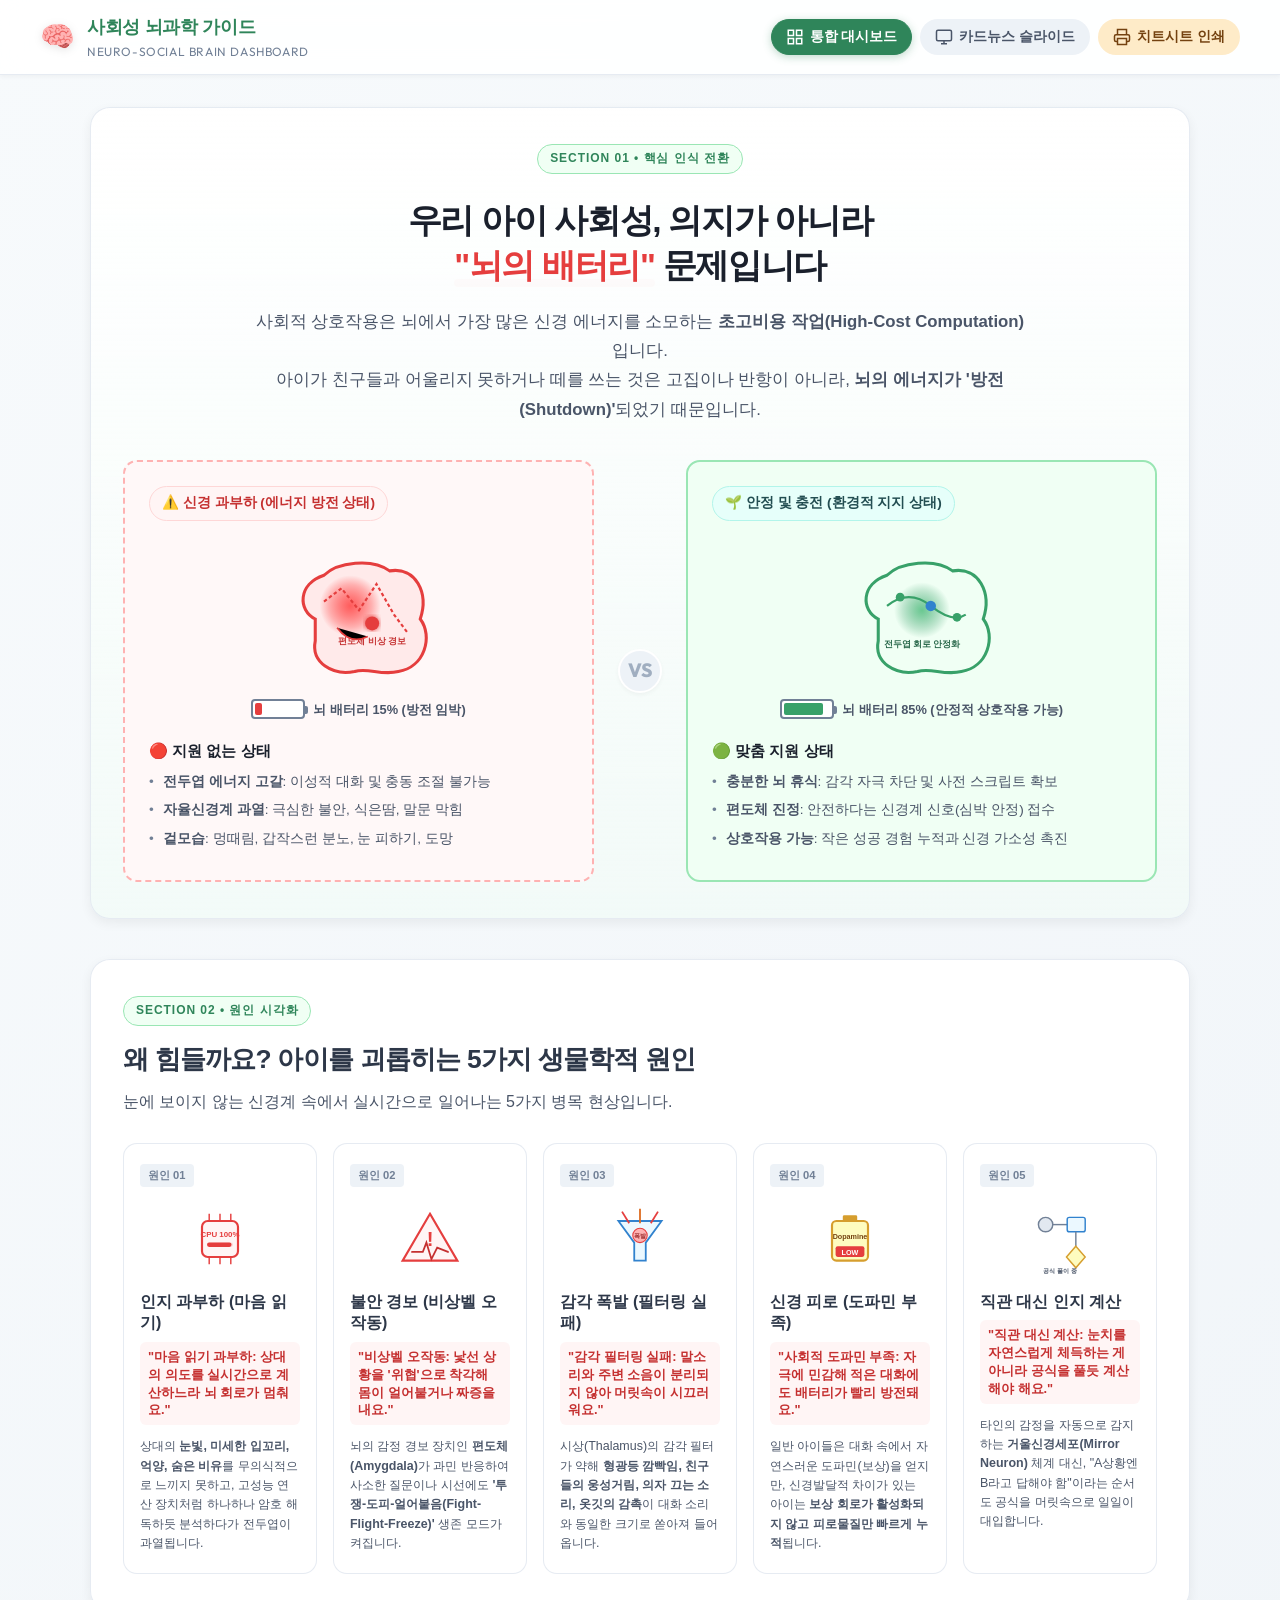
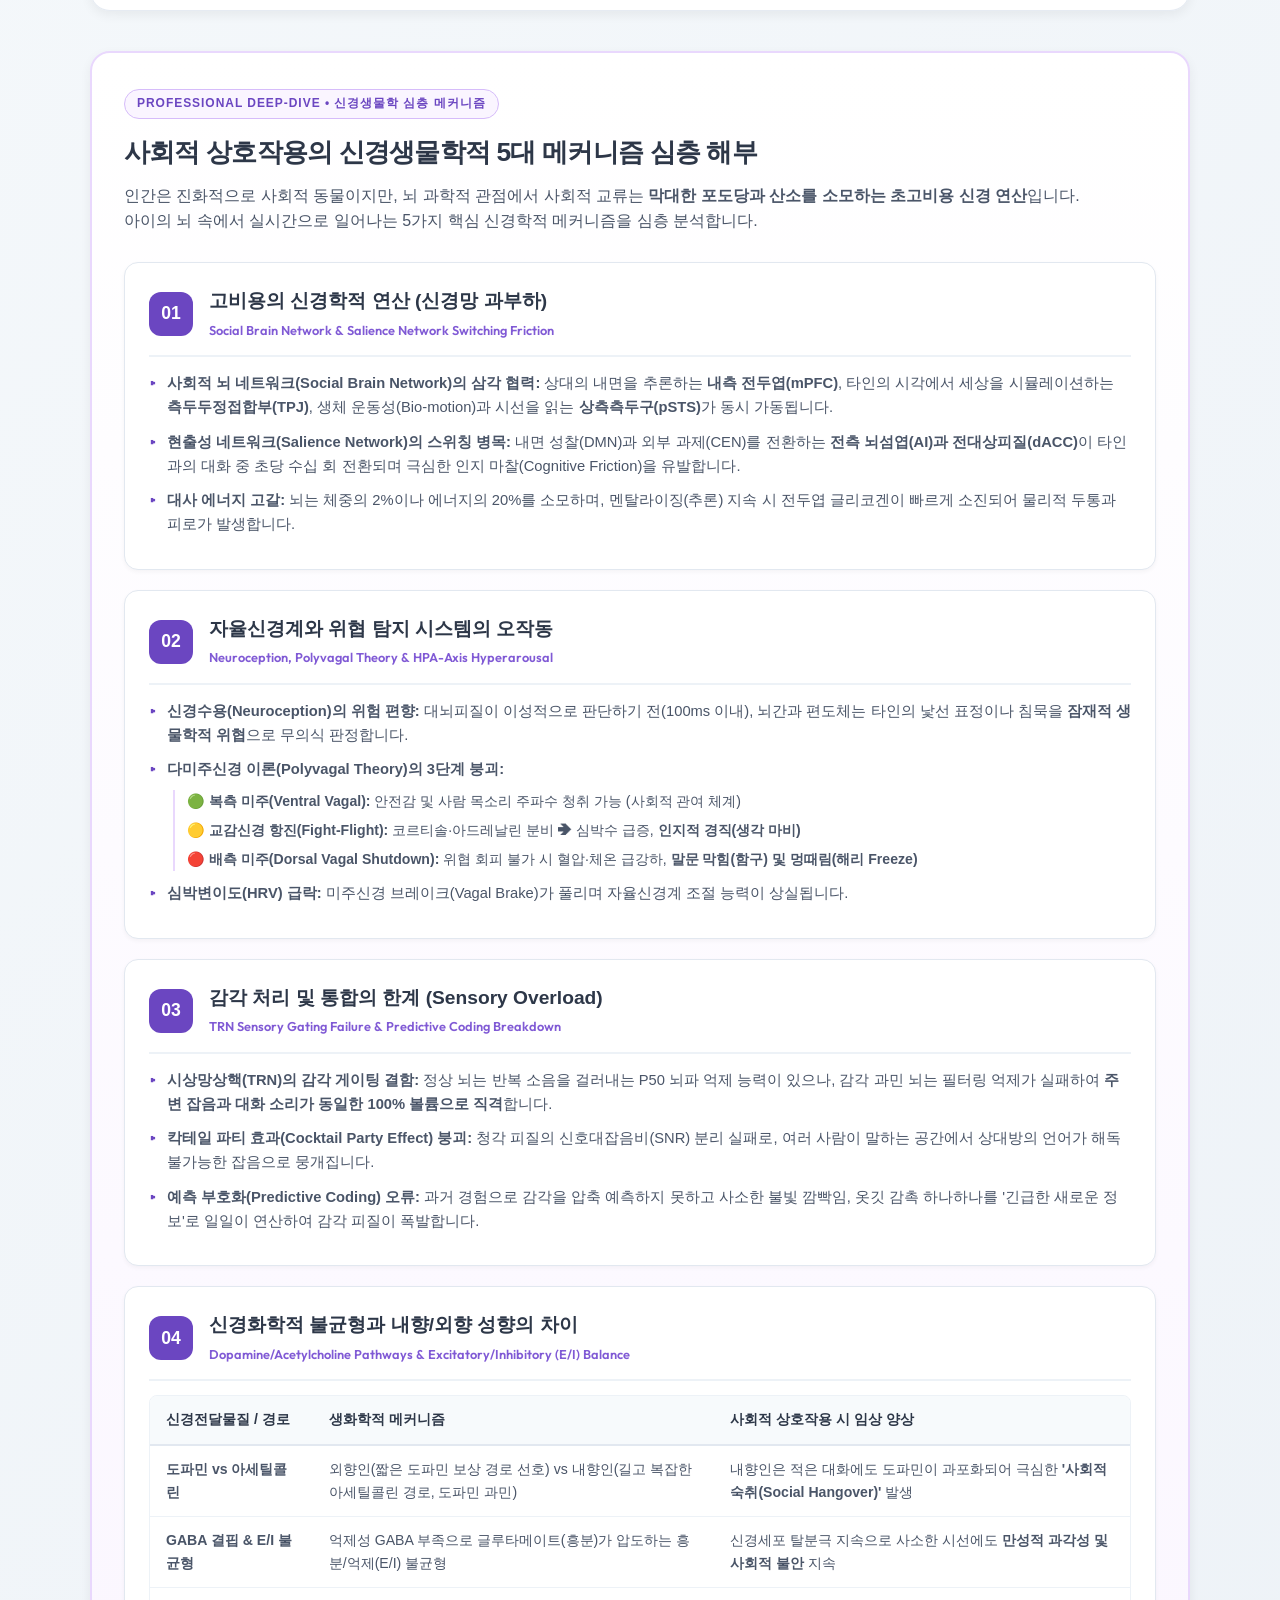
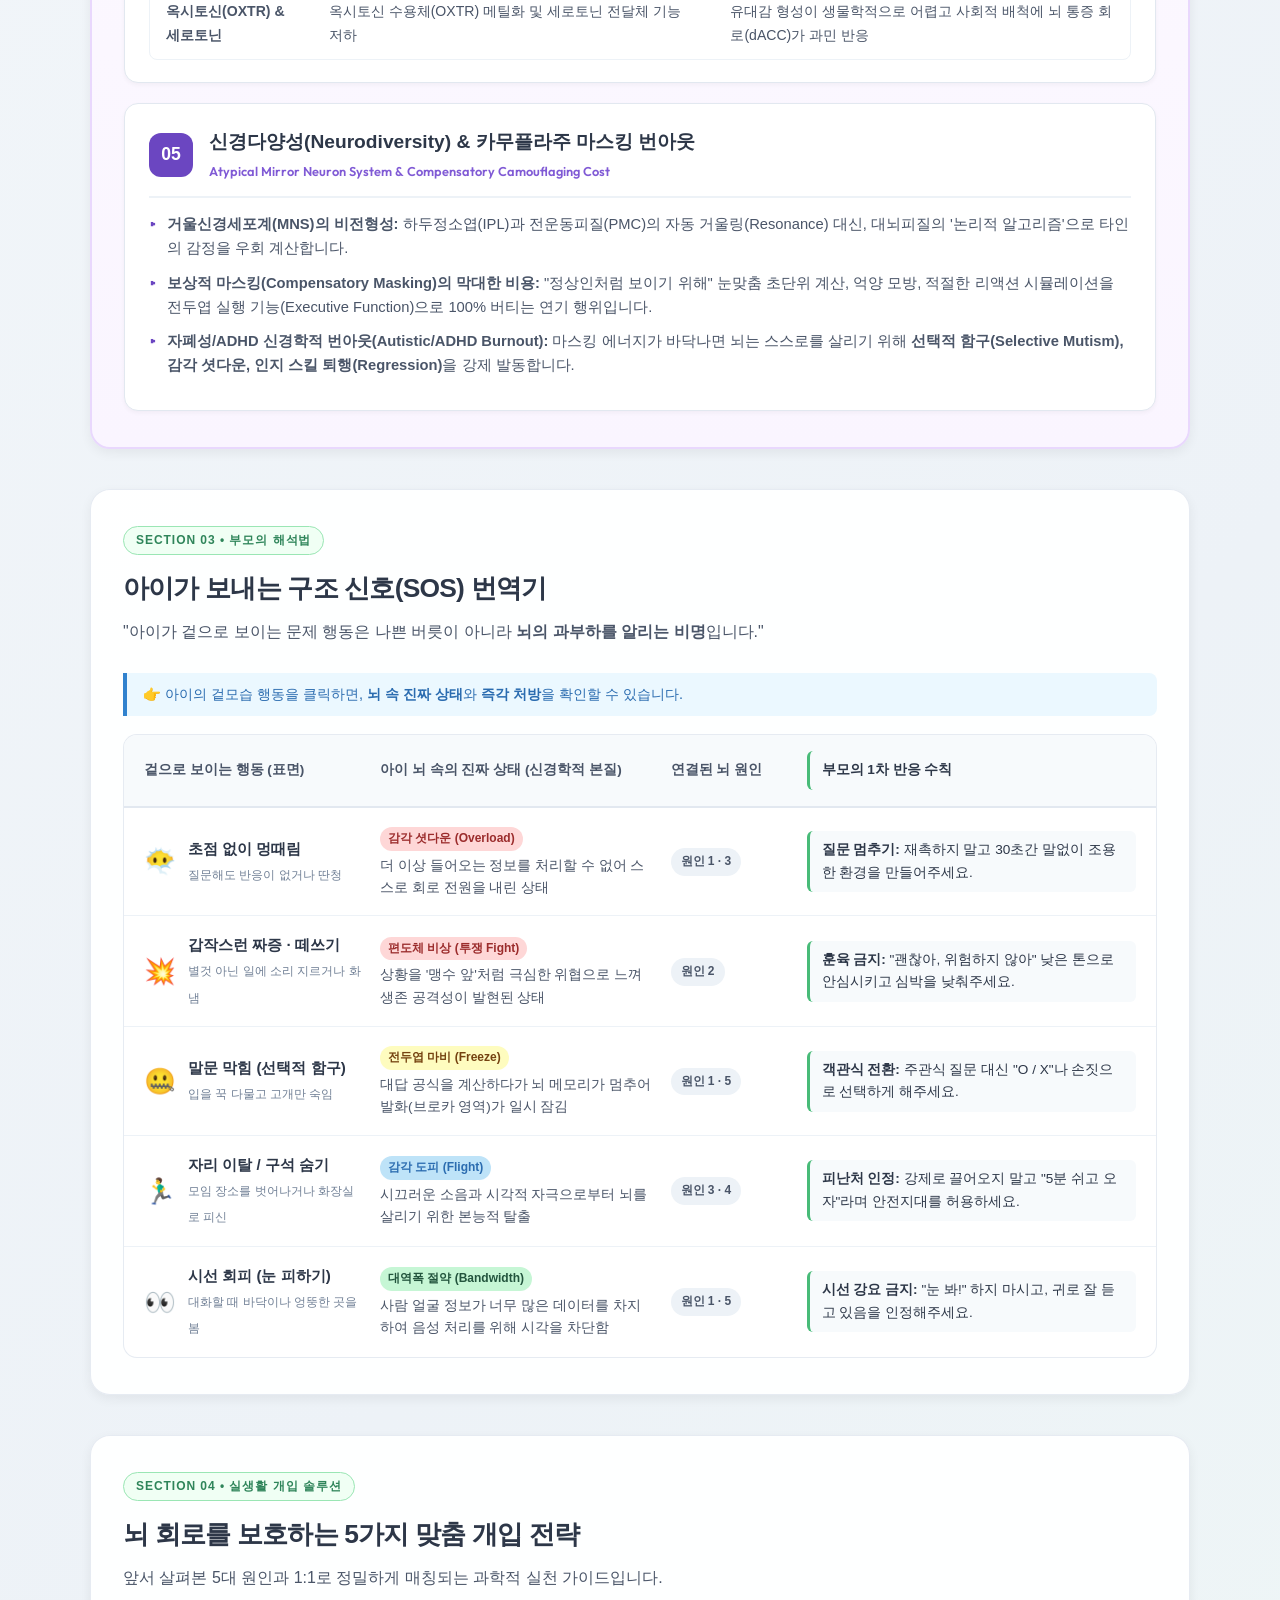
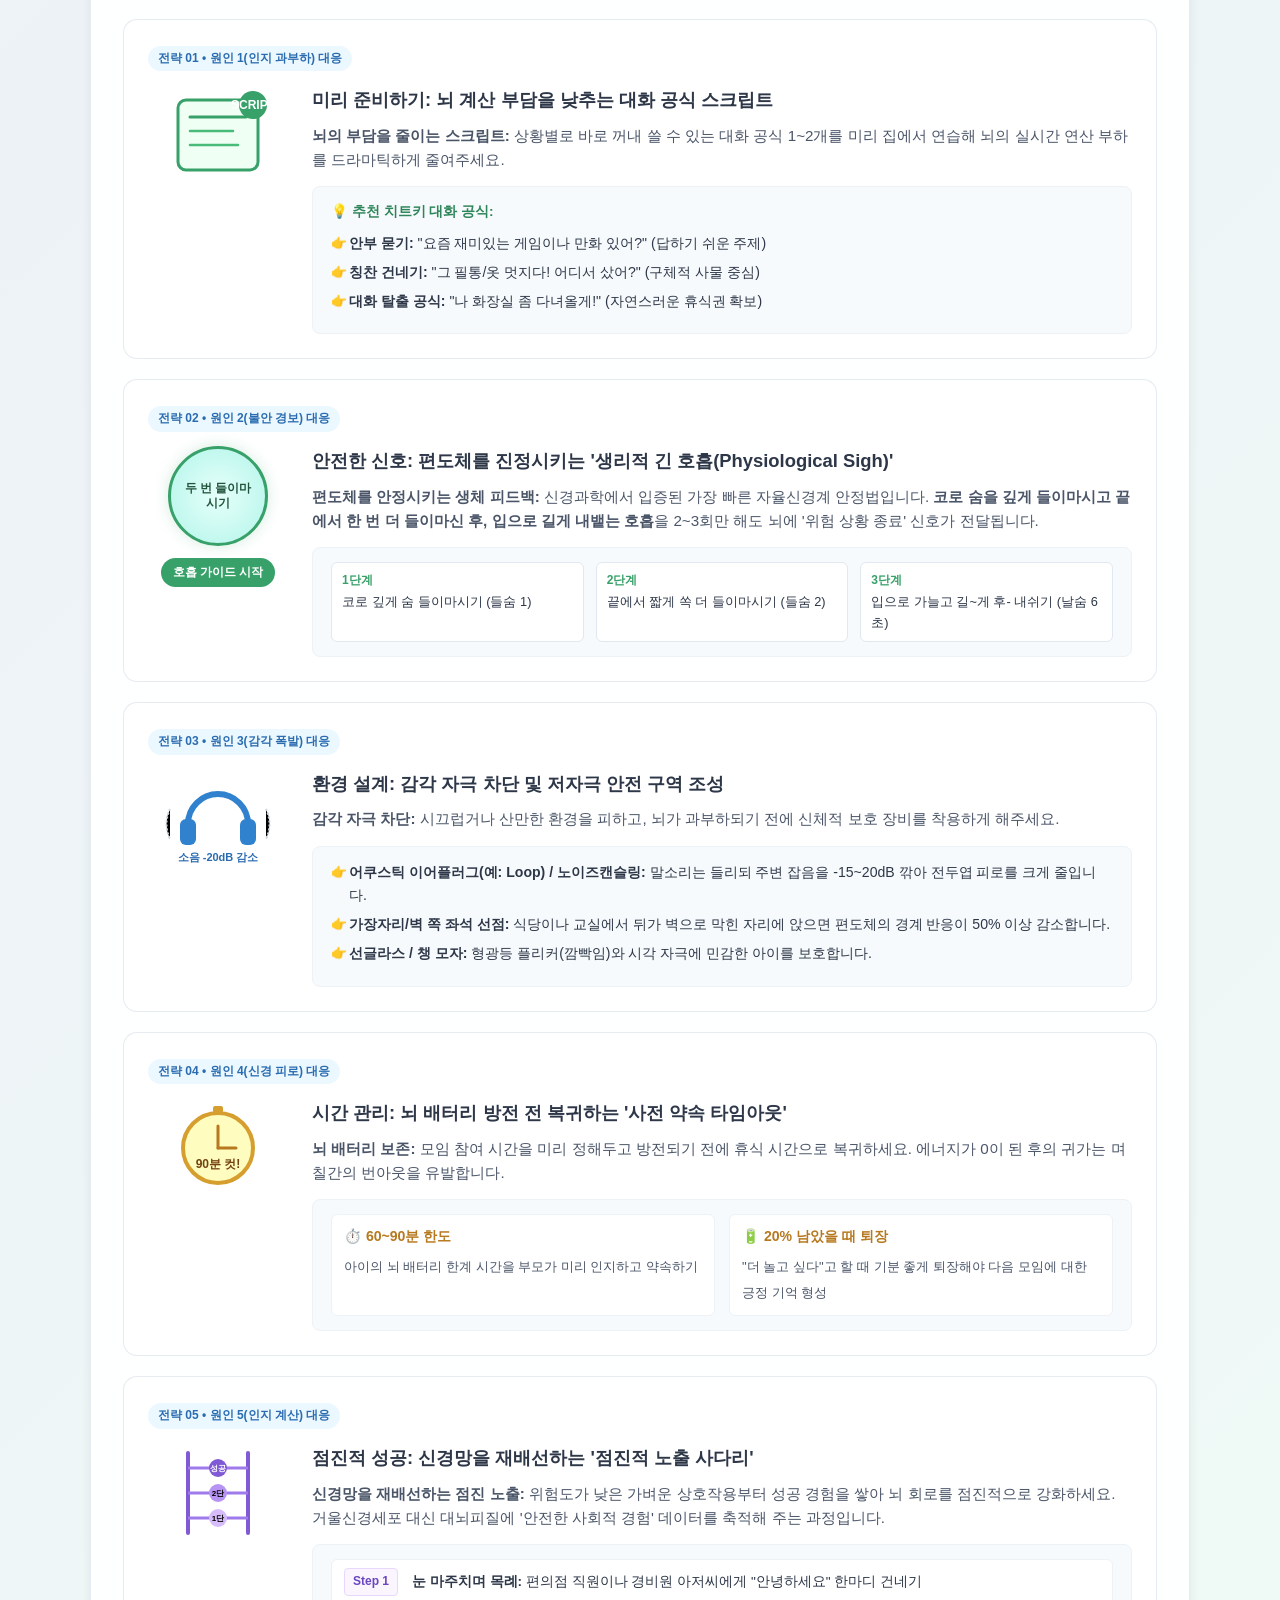
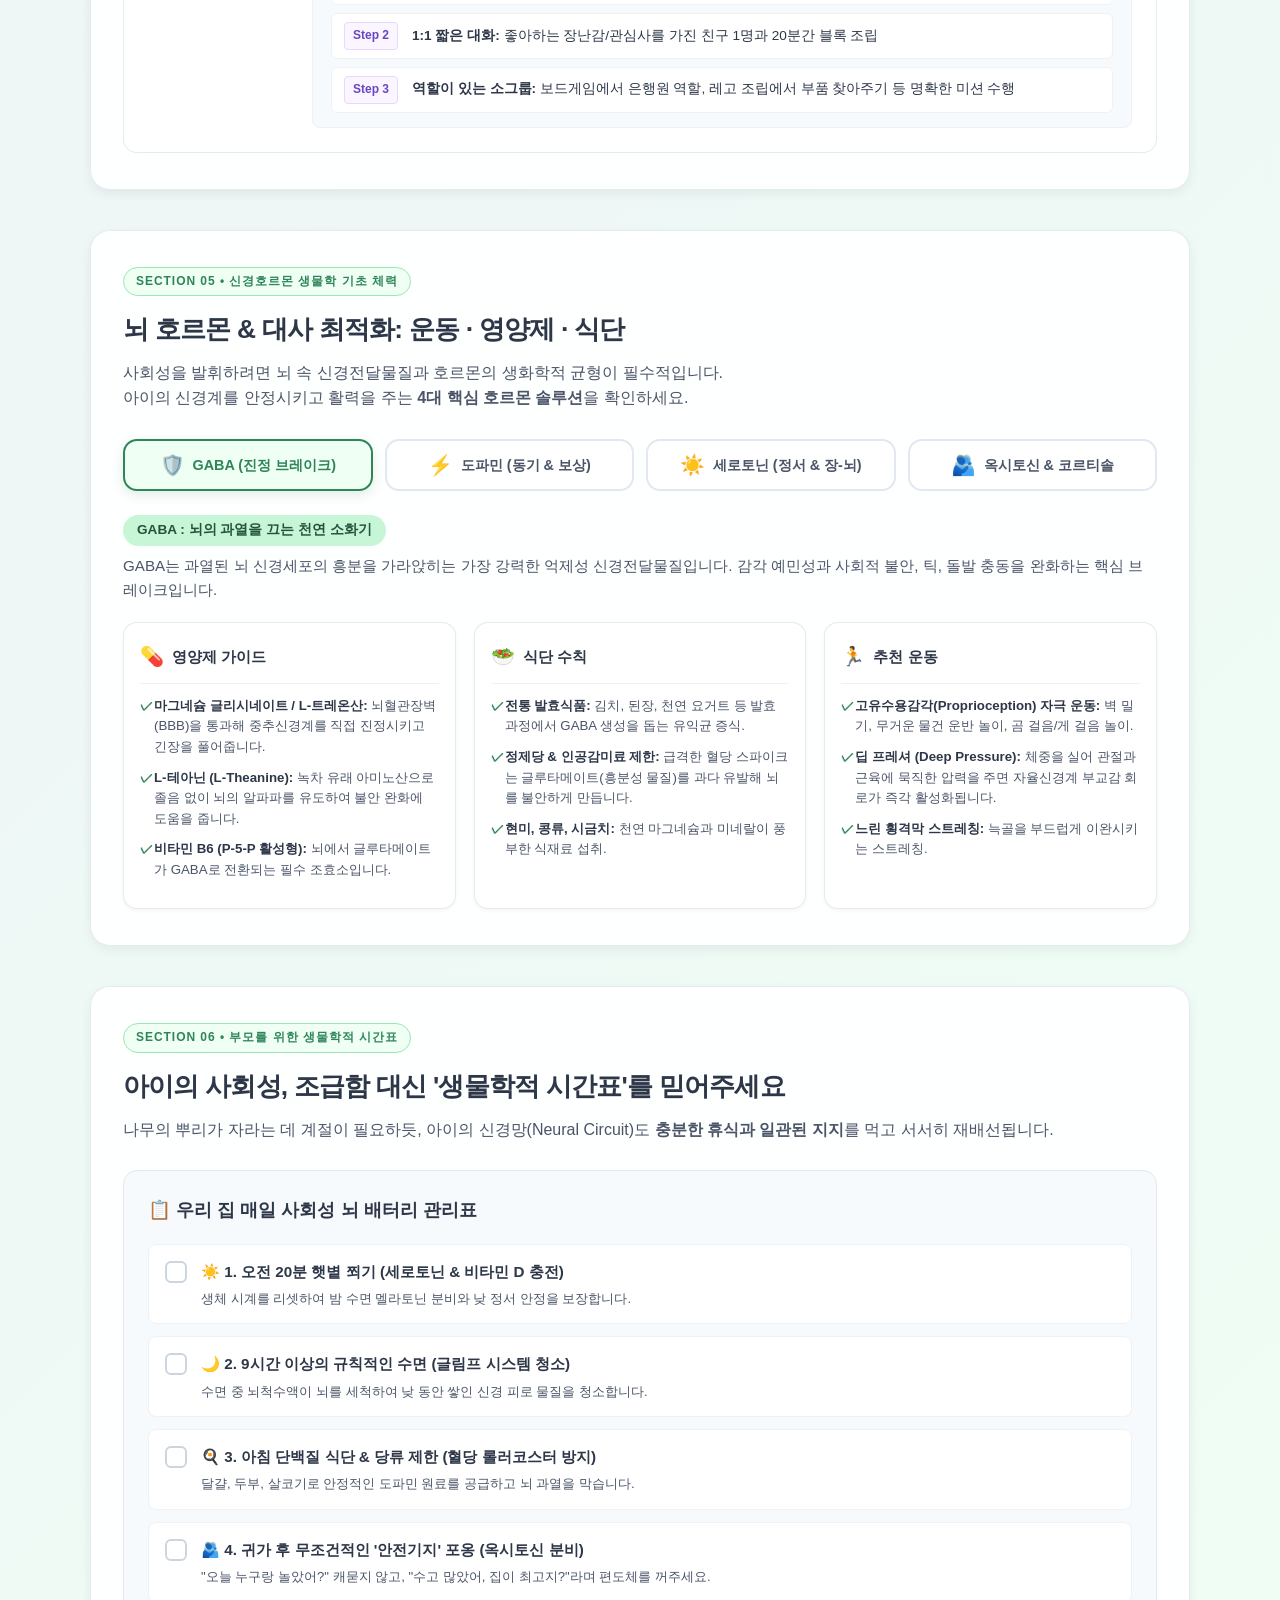
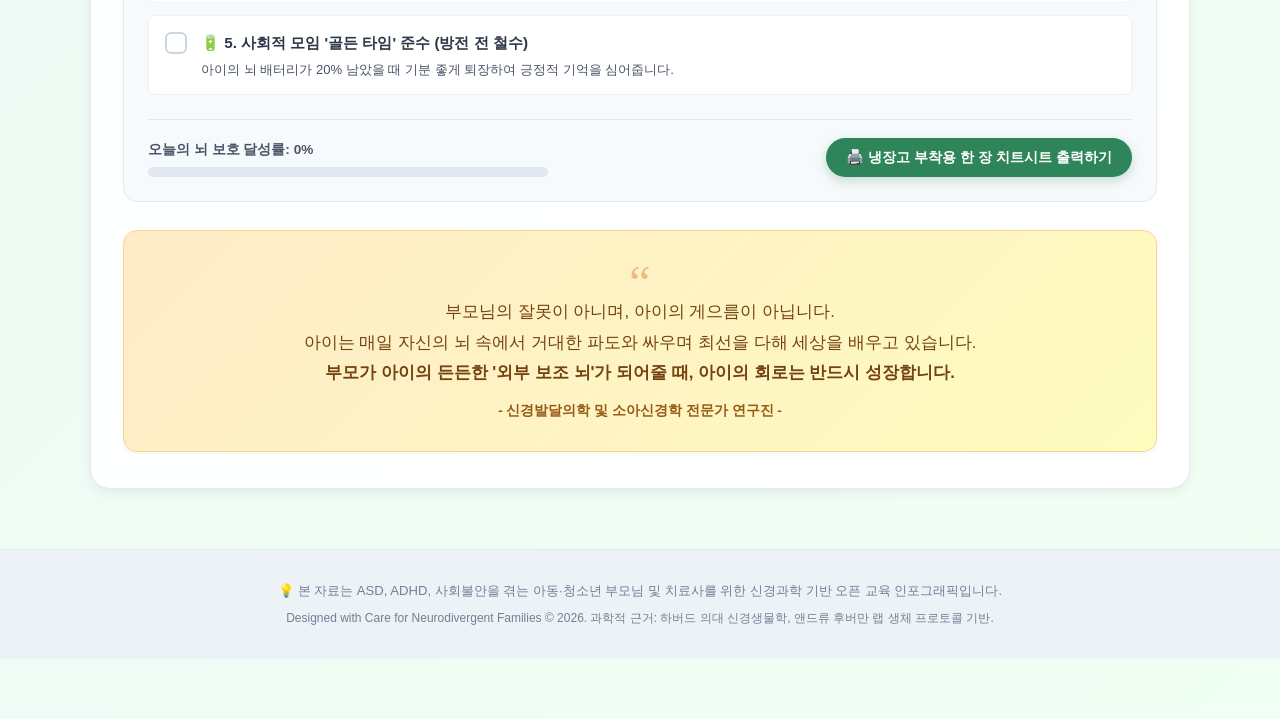
==== commit 381fdb5d: "feat: add deep neuroscience 5 mechanisms section and master card" ====
--- a/index.html
+++ b/index.html
@@ -171,7 +171,6 @@
         <div class="cause-card" data-cause="1">
           <div class="card-num-badge">원인 01</div>
           <div class="cause-icon-box">
-            <!-- CPU 과부하 SVG -->
             <svg viewBox="0 0 100 100" class="mini-diagram-svg">
               <rect x="25" y="25" width="50" height="50" rx="8" fill="#FFF5F5" stroke="#E53E3E" stroke-width="3" />
               <line x1="35" y1="15" x2="35" y2="25" stroke="#E53E3E" stroke-width="2" />
@@ -180,7 +179,6 @@
               <line x1="35" y1="75" x2="35" y2="85" stroke="#E53E3E" stroke-width="2" />
               <line x1="50" y1="75" x2="50" y2="85" stroke="#E53E3E" stroke-width="2" />
               <line x1="65" y1="75" x2="65" y2="85" stroke="#E53E3E" stroke-width="2" />
-              <!-- CPU 내부 -->
               <text x="50" y="47" text-anchor="middle" font-size="11" font-weight="700" fill="#E53E3E">CPU 100%</text>
               <rect x="32" y="55" width="36" height="6" rx="3" fill="#FED7D7" />
               <rect x="32" y="55" width="34" height="6" rx="3" fill="#E53E3E" />
@@ -197,7 +195,6 @@
         <div class="cause-card" data-cause="2">
           <div class="card-num-badge">원인 02</div>
           <div class="cause-icon-box">
-            <!-- 편도체 경보 & ECG SVG -->
             <svg viewBox="0 0 100 100" class="mini-diagram-svg">
               <polygon points="50,15 88,80 12,80" fill="#FFF5F5" stroke="#E53E3E" stroke-width="3" />
               <text x="50" y="60" text-anchor="middle" font-size="28" font-weight="800" fill="#E53E3E">!</text>
@@ -215,15 +212,11 @@
         <div class="cause-card" data-cause="3">
           <div class="card-num-badge">원인 03</div>
           <div class="cause-icon-box">
-            <!-- 감각 필터링 실패 깔때기 SVG -->
             <svg viewBox="0 0 100 100" class="mini-diagram-svg">
-              <!-- 깔때기 -->
               <path d="M20,25 L80,25 L58,55 L58,80 L42,80 L42,55 Z" fill="#EBF8FF" stroke="#3182CE" stroke-width="2.5" />
-              <!-- 여과 없이 넘치는 자극 화살표들 -->
-              <path d="M25,12 L35,28" stroke="#E53E3E" stroke-width="2.5" marker-end="url(#arrow)" />
+              <path d="M25,12 L35,28" stroke="#E53E3E" stroke-width="2.5" />
               <path d="M50,8 L50,28" stroke="#DD6B20" stroke-width="2.5" />
               <path d="M75,12 L65,28" stroke="#E53E3E" stroke-width="2.5" />
-              <!-- 필터 터짐 경고 -->
               <circle cx="50" cy="45" r="10" fill="#FEB2B2" stroke="#E53E3E" stroke-width="1.5" />
               <text x="50" y="49" text-anchor="middle" font-size="9" font-weight="700" fill="#9B2C2C">폭발</text>
             </svg>
@@ -239,11 +232,9 @@
         <div class="cause-card" data-cause="4">
           <div class="card-num-badge">원인 04</div>
           <div class="cause-icon-box">
-            <!-- 도파민/배터리 게이지 SVG -->
             <svg viewBox="0 0 100 100" class="mini-diagram-svg">
               <rect x="25" y="25" width="50" height="55" rx="6" fill="#FEFCBF" stroke="#D69E2E" stroke-width="3" />
               <rect x="40" y="17" width="20" height="8" rx="2" fill="#D69E2E" />
-              <!-- 게이지 바닥 -->
               <rect x="30" y="60" width="40" height="15" fill="#E53E3E" rx="3" />
               <text x="50" y="50" text-anchor="middle" font-size="10" font-weight="800" fill="#744210">Dopamine</text>
               <text x="50" y="72" text-anchor="middle" font-size="10" font-weight="800" fill="#FFF">LOW</text>
@@ -260,7 +251,6 @@
         <div class="cause-card" data-cause="5">
           <div class="card-num-badge">원인 05</div>
           <div class="cause-icon-box">
-            <!-- 알고리즘 순서도 SVG -->
             <svg viewBox="0 0 100 100" class="mini-diagram-svg">
               <circle cx="30" cy="30" r="10" fill="#E2E8F0" stroke="#718096" stroke-width="2" />
               <line x1="40" y1="30" x2="60" y2="30" stroke="#718096" stroke-width="2" />
@@ -274,6 +264,156 @@
           <p class="cause-tagline">"직관 대신 계산: 눈치를 자연스럽게 체득하는 게 아니라 공식을 풀듯 계산해야 해요."</p>
           <div class="cause-detail-box">
             <p>타인의 감정을 자동으로 감지하는 <strong>거울신경세포(Mirror Neuron)</strong> 체계 대신, "A상황엔 B라고 답해야 함"이라는 순서도 공식을 머릿속으로 일일이 대입합니다.</p>
+          </div>
+        </div>
+      </div>
+    </section>
+
+    <!-- ============================================================ -->
+    <!-- [신규 SECTION: 심층 신경생물학적 5대 메커니즘 분석] -->
+    <!-- ============================================================ -->
+    <section class="section-card deep-neuro-section" id="section-deep-neuro">
+      <div class="section-badge" style="background:#FAF5FF; color:#6B46C1; border-color:#D6BCFA;">PROFESSIONAL DEEP-DIVE • 신경생물학 심층 메커니즘</div>
+      <h2 class="section-title">사회적 상호작용의 신경생물학적 5대 메커니즘 심층 해부</h2>
+      <p class="section-subtitle">
+        인간은 진화적으로 사회적 동물이지만, 뇌 과학적 관점에서 사회적 교류는 <strong>막대한 포도당과 산소를 소모하는 초고비용 신경 연산</strong>입니다.<br class="pc-only" />
+        아이의 뇌 속에서 실시간으로 일어나는 5가지 핵심 신경학적 메커니즘을 심층 분석합니다.
+      </p>
+
+      <div class="deep-neuro-grid">
+        <!-- 메커니즘 1 -->
+        <div class="deep-card">
+          <div class="deep-head">
+            <span class="deep-num">01</span>
+            <div class="deep-title-wrap">
+              <h4>고비용의 신경학적 연산 (신경망 과부하)</h4>
+              <span class="deep-sub">Social Brain Network & Salience Network Switching Friction</span>
+            </div>
+          </div>
+          <div class="deep-body">
+            <ul>
+              <li><strong>사회적 뇌 네트워크(Social Brain Network)의 삼각 협력:</strong>
+                상대의 내면을 추론하는 <strong>내측 전두엽(mPFC)</strong>, 타인의 시각에서 세상을 시뮬레이션하는 <strong>측두두정접합부(TPJ)</strong>, 생체 운동성(Bio-motion)과 시선을 읽는 <strong>상측측두구(pSTS)</strong>가 동시 가동됩니다.
+              </li>
+              <li><strong>현출성 네트워크(Salience Network)의 스위칭 병목:</strong>
+                내면 성찰(DMN)과 외부 과제(CEN)를 전환하는 <strong>전측 뇌섬엽(AI)과 전대상피질(dACC)</strong>이 타인과의 대화 중 초당 수십 회 전환되며 극심한 인지 마찰(Cognitive Friction)을 유발합니다.
+              </li>
+              <li><strong>대사 에너지 고갈:</strong> 뇌는 체중의 2%이나 에너지의 20%를 소모하며, 멘탈라이징(추론) 지속 시 전두엽 글리코겐이 빠르게 소진되어 물리적 두통과 피로가 발생합니다.</li>
+            </ul>
+          </div>
+        </div>
+
+        <!-- 메커니즘 2 -->
+        <div class="deep-card">
+          <div class="deep-head">
+            <span class="deep-num">02</span>
+            <div class="deep-title-wrap">
+              <h4>자율신경계와 위협 탐지 시스템의 오작동</h4>
+              <span class="deep-sub">Neuroception, Polyvagal Theory & HPA-Axis Hyperarousal</span>
+            </div>
+          </div>
+          <div class="deep-body">
+            <ul>
+              <li><strong>신경수용(Neuroception)의 위험 편향:</strong>
+                대뇌피질이 이성적으로 판단하기 전(100ms 이내), 뇌간과 편도체는 타인의 낯선 표정이나 침묵을 <strong>잠재적 생물학적 위협</strong>으로 무의식 판정합니다.
+              </li>
+              <li><strong>다미주신경 이론(Polyvagal Theory)의 3단계 붕괴:</strong>
+                <ul>
+                  <li>🟢 <strong>복측 미주(Ventral Vagal):</strong> 안전감 및 사람 목소리 주파수 청취 가능 (사회적 관여 체계)</li>
+                  <li>🟡 <strong>교감신경 항진(Fight-Flight):</strong> 코르티솔·아드레날린 분비 ➔ 심박수 급증, <strong>인지적 경직(생각 마비)</strong></li>
+                  <li>🔴 <strong>배측 미주(Dorsal Vagal Shutdown):</strong> 위협 회피 불가 시 혈압·체온 급강하, <strong>말문 막힘(함구) 및 멍때림(해리 Freeze)</strong></li>
+                </ul>
+              </li>
+              <li><strong>심박변이도(HRV) 급락:</strong> 미주신경 브레이크(Vagal Brake)가 풀리며 자율신경계 조절 능력이 상실됩니다.</li>
+            </ul>
+          </div>
+        </div>
+
+        <!-- 메커니즘 3 -->
+        <div class="deep-card">
+          <div class="deep-head">
+            <span class="deep-num">03</span>
+            <div class="deep-title-wrap">
+              <h4>감각 처리 및 통합의 한계 (Sensory Overload)</h4>
+              <span class="deep-sub">TRN Sensory Gating Failure & Predictive Coding Breakdown</span>
+            </div>
+          </div>
+          <div class="deep-body">
+            <ul>
+              <li><strong>시상망상핵(TRN)의 감각 게이팅 결함:</strong>
+                정상 뇌는 반복 소음을 걸러내는 P50 뇌파 억제 능력이 있으나, 감각 과민 뇌는 필터링 억제가 실패하여 <strong>주변 잡음과 대화 소리가 동일한 100% 볼륨으로 직격</strong>합니다.
+              </li>
+              <li><strong>칵테일 파티 효과(Cocktail Party Effect) 붕괴:</strong>
+                청각 피질의 신호대잡음비(SNR) 분리 실패로, 여러 사람이 말하는 공간에서 상대방의 언어가 해독 불가능한 잡음으로 뭉개집니다.
+              </li>
+              <li><strong>예측 부호화(Predictive Coding) 오류:</strong>
+                과거 경험으로 감각을 압축 예측하지 못하고 사소한 불빛 깜빡임, 옷깃 감촉 하나하나를 '긴급한 새로운 정보'로 일일이 연산하여 감각 피질이 폭발합니다.</li>
+            </ul>
+          </div>
+        </div>
+
+        <!-- 메커니즘 4 -->
+        <div class="deep-card">
+          <div class="deep-head">
+            <span class="deep-num">04</span>
+            <div class="deep-title-wrap">
+              <h4>신경화학적 불균형과 내향/외향 성향의 차이</h4>
+              <span class="deep-sub">Dopamine/Acetylcholine Pathways & Excitatory/Inhibitory (E/I) Balance</span>
+            </div>
+          </div>
+          <div class="deep-body">
+            <div class="matrix-table-wrap">
+              <table class="deep-table">
+                <thead>
+                  <tr>
+                    <th>신경전달물질 / 경로</th>
+                    <th>생화학적 메커니즘</th>
+                    <th>사회적 상호작용 시 임상 양상</th>
+                  </tr>
+                </thead>
+                <tbody>
+                  <tr>
+                    <td><strong>도파민 vs 아세틸콜린</strong></td>
+                    <td>외향인(짧은 도파민 보상 경로 선호) vs 내향인(길고 복잡한 아세틸콜린 경로, 도파민 과민)</td>
+                    <td>내향인은 적은 대화에도 도파민이 과포화되어 극심한 <strong>'사회적 숙취(Social Hangover)'</strong> 발생</td>
+                  </tr>
+                  <tr>
+                    <td><strong>GABA 결핍 & E/I 불균형</strong></td>
+                    <td>억제성 GABA 부족으로 글루타메이트(흥분)가 압도하는 흥분/억제(E/I) 불균형</td>
+                    <td>신경세포 탈분극 지속으로 사소한 시선에도 <strong>만성적 과각성 및 사회적 불안</strong> 지속</td>
+                  </tr>
+                  <tr>
+                    <td><strong>옥시토신(OXTR) & 세로토닌</strong></td>
+                    <td>옥시토신 수용체(OXTR) 메틸화 및 세로토닌 전달체 기능 저하</td>
+                    <td>유대감 형성이 생물학적으로 어렵고 사회적 배척에 뇌 통증 회로(dACC)가 과민 반응</td>
+                  </tr>
+                </tbody>
+              </table>
+            </div>
+          </div>
+        </div>
+
+        <!-- 메커니즘 5 -->
+        <div class="deep-card">
+          <div class="deep-head">
+            <span class="deep-num">05</span>
+            <div class="deep-title-wrap">
+              <h4>신경다양성(Neurodiversity) & 카무플라주 마스킹 번아웃</h4>
+              <span class="deep-sub">Atypical Mirror Neuron System & Compensatory Camouflaging Cost</span>
+            </div>
+          </div>
+          <div class="deep-body">
+            <ul>
+              <li><strong>거울신경세포계(MNS)의 비전형성:</strong>
+                하두정소엽(IPL)과 전운동피질(PMC)의 자동 거울링(Resonance) 대신, 대뇌피질의 '논리적 알고리즘'으로 타인의 감정을 우회 계산합니다.
+              </li>
+              <li><strong>보상적 마스킹(Compensatory Masking)의 막대한 비용:</strong>
+                "정상인처럼 보이기 위해" 눈맞춤 초단위 계산, 억양 모방, 적절한 리액션 시뮬레이션을 전두엽 실행 기능(Executive Function)으로 100% 버티는 연기 행위입니다.
+              </li>
+              <li><strong>자폐성/ADHD 신경학적 번아웃(Autistic/ADHD Burnout):</strong>
+                마스킹 에너지가 바닥나면 뇌는 스스로를 살리기 위해 <strong>선택적 함구(Selective Mutism), 감각 셧다운, 인지 스킬 퇴행(Regression)</strong>을 강제 발동합니다.
+              </li>
+            </ul>
           </div>
         </div>
       </div>
--- a/style.css
+++ b/style.css
@@ -516,6 +516,135 @@
 }
 
 /* ============================================================ */
+/* [신규 SECTION: 심층 신경생물학 5대 메커니즘 전용 스타일]       */
+/* ============================================================ */
+.deep-neuro-section {
+  background: linear-gradient(180deg, #ffffff 0%, #faf5ff 100%);
+  border: 2px solid #e9d8fd;
+}
+
+.deep-neuro-grid {
+  display: flex;
+  flex-direction: column;
+  gap: 20px;
+}
+
+.deep-card {
+  background: #ffffff;
+  border: 1px solid #e2e8f0;
+  border-radius: var(--radius-md);
+  padding: 22px 24px;
+  box-shadow: var(--shadow-sm);
+  transition: var(--transition);
+}
+
+.deep-card:hover {
+  border-color: #b794f4;
+  box-shadow: 0 8px 24px rgba(107, 70, 193, 0.08);
+}
+
+.deep-head {
+  display: flex;
+  align-items: center;
+  gap: 16px;
+  margin-bottom: 14px;
+  padding-bottom: 12px;
+  border-bottom: 2px solid #edf2f7;
+}
+
+.deep-num {
+  width: 44px;
+  height: 44px;
+  background: #6b46c1;
+  color: #ffffff;
+  font-size: 1.1rem;
+  font-weight: 800;
+  border-radius: 12px;
+  display: flex;
+  align-items: center;
+  justify-content: center;
+  flex-shrink: 0;
+}
+
+.deep-title-wrap h4 {
+  font-size: 1.2rem;
+  font-weight: 800;
+  color: #2d3748;
+}
+
+.deep-sub {
+  font-size: 0.8rem;
+  font-family: 'Outfit', sans-serif;
+  color: #805ad5;
+  font-weight: 600;
+}
+
+.deep-body ul {
+  list-style: none;
+  font-size: 0.92rem;
+  color: #4a5568;
+}
+
+.deep-body > ul > li {
+  margin-bottom: 10px;
+  position: relative;
+  padding-left: 18px;
+  line-height: 1.65;
+}
+
+.deep-body > ul > li::before {
+  content: '▸';
+  position: absolute;
+  left: 0;
+  color: #6b46c1;
+  font-weight: 800;
+}
+
+.deep-body ul ul {
+  margin-top: 8px;
+  margin-left: 6px;
+  padding-left: 12px;
+  border-left: 2px solid #e9d8fd;
+}
+
+.deep-body ul ul li {
+  margin-bottom: 6px;
+  font-size: 0.88rem;
+}
+
+.matrix-table-wrap {
+  overflow-x: auto;
+  border-radius: 8px;
+  border: 1px solid #edf2f7;
+}
+
+.deep-table {
+  width: 100%;
+  border-collapse: collapse;
+  font-size: 0.88rem;
+  text-align: left;
+}
+
+.deep-table th {
+  background: #f7fafc;
+  color: #2d3748;
+  font-weight: 700;
+  padding: 12px 16px;
+  border-bottom: 2px solid #e2e8f0;
+}
+
+.deep-table td {
+  padding: 12px 16px;
+  border-bottom: 1px solid #edf2f7;
+  color: #4a5568;
+  vertical-align: top;
+}
+
+.deep-table tr:last-child td {
+  border-bottom: none;
+}
+
+/* ============================================================ */
 /* [SECTION 3: 부모의 신호 해석 디코더 표]                     */
 /* ============================================================ */
 .decoder-instruction {
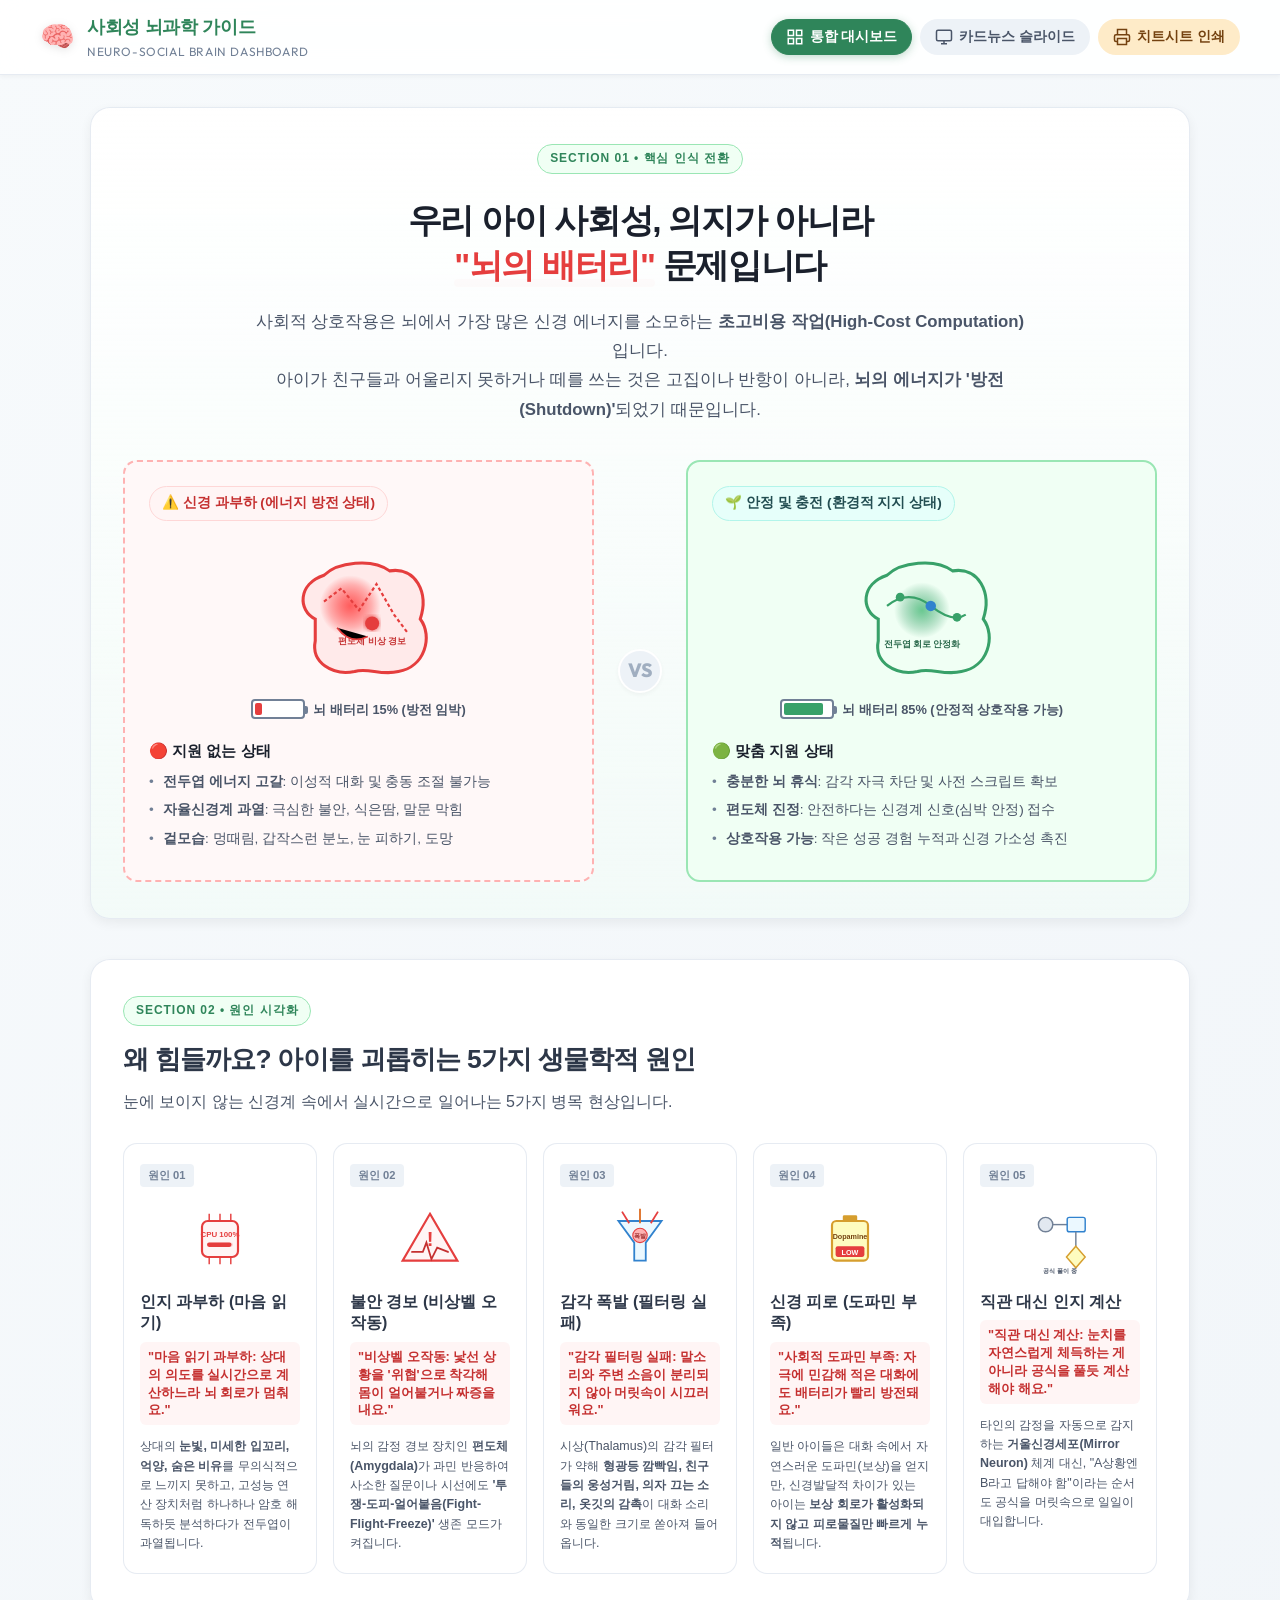
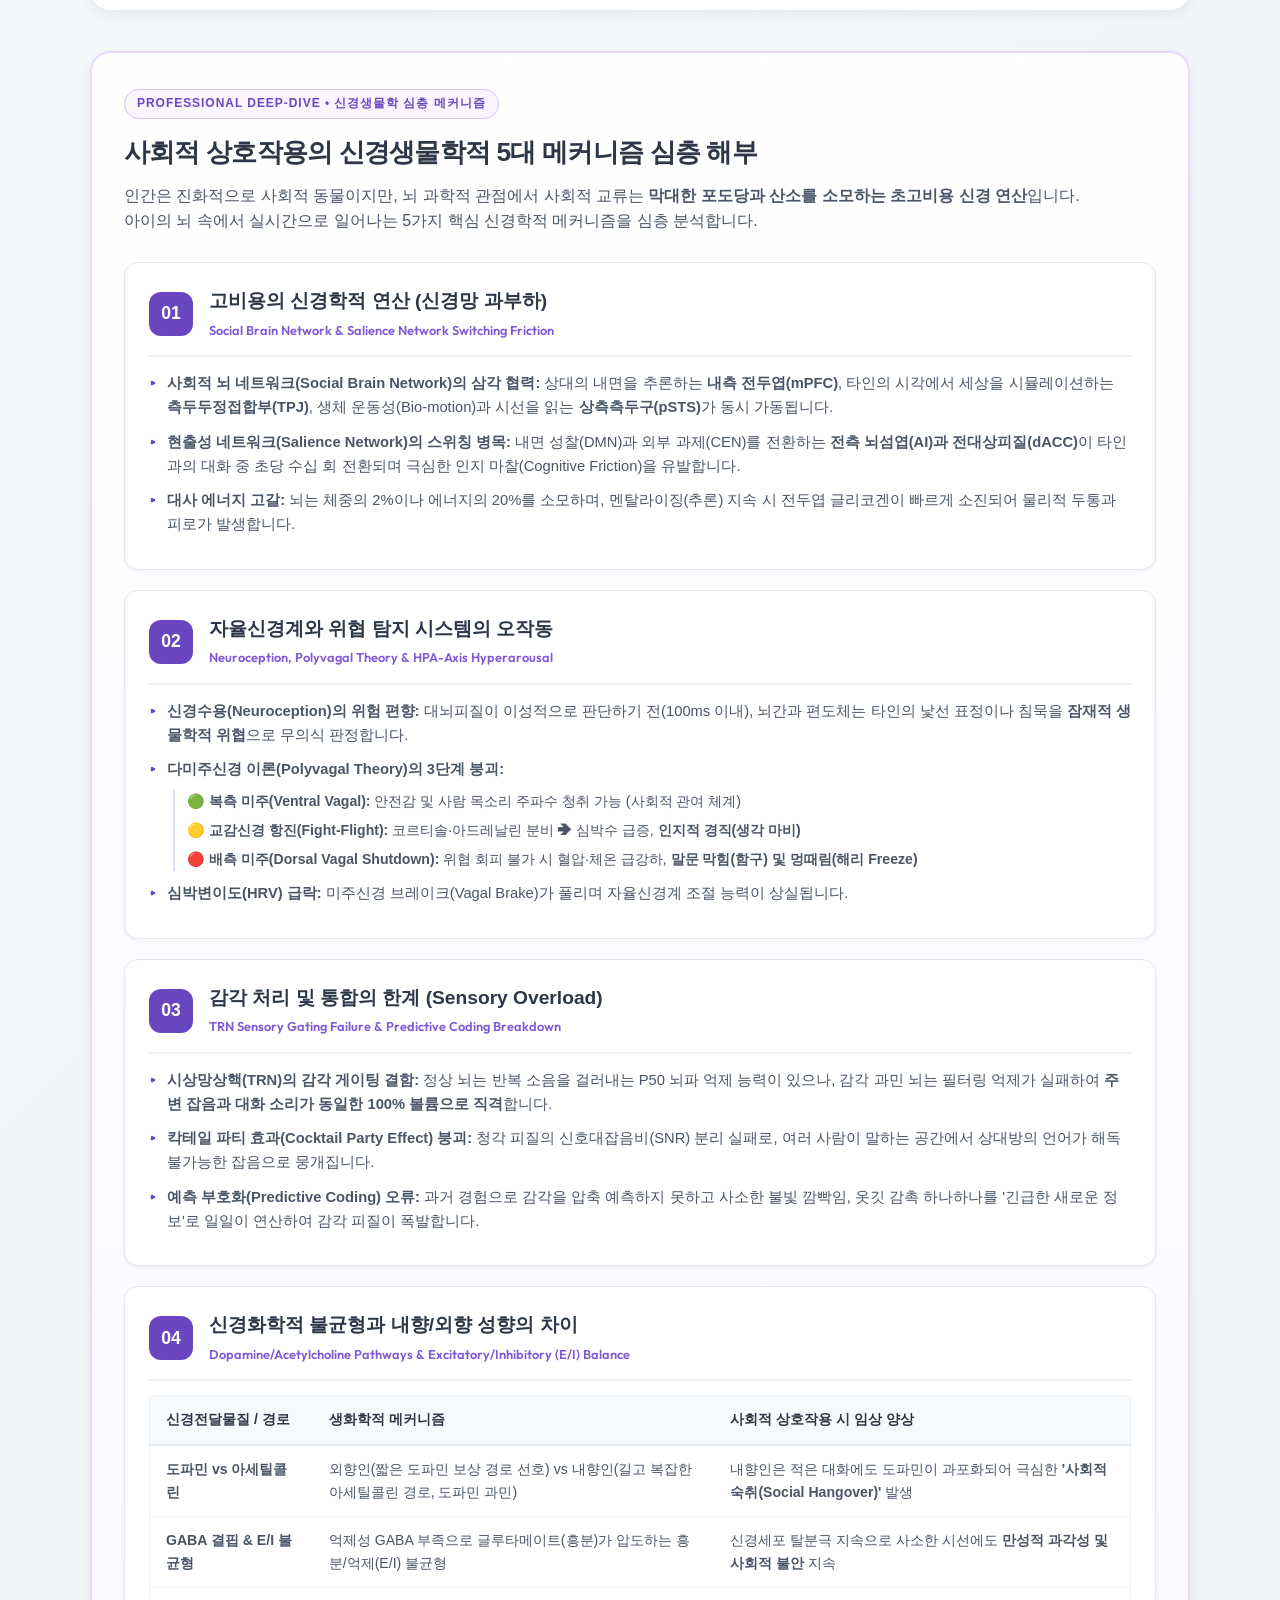
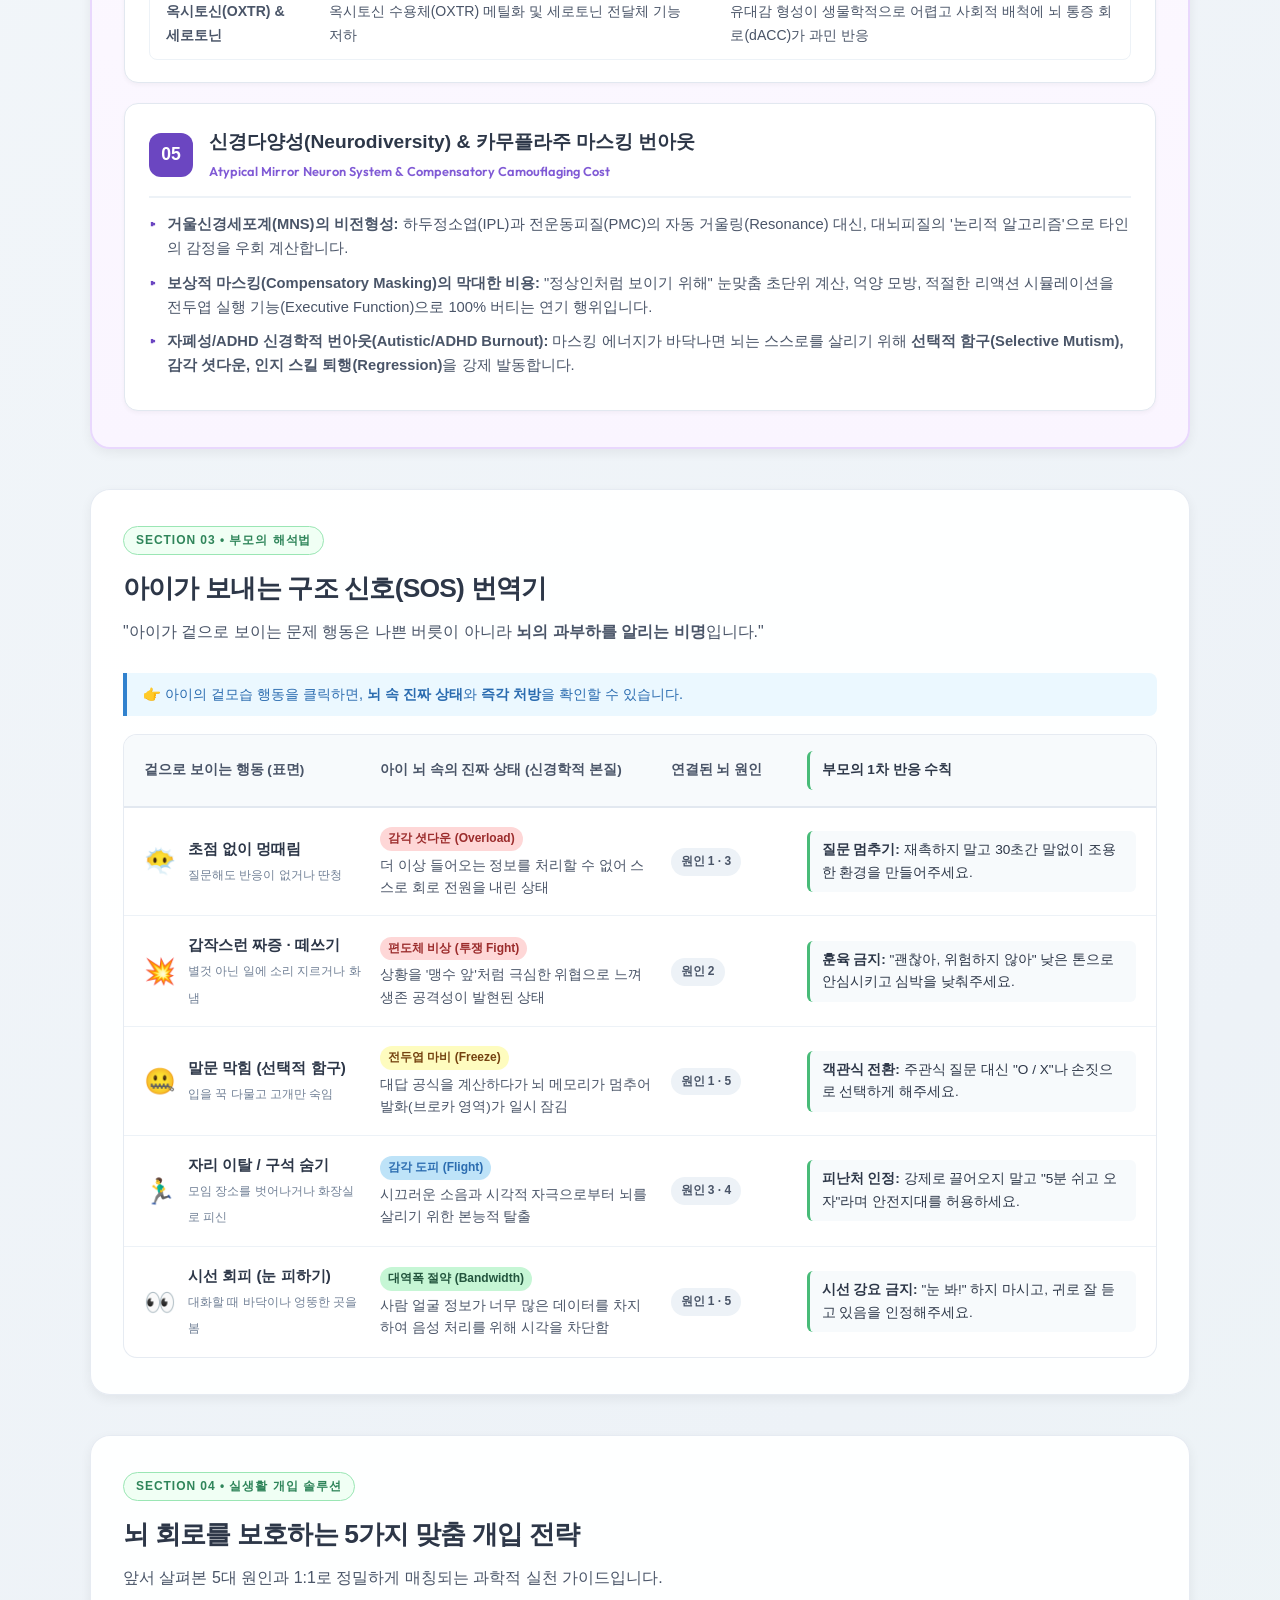
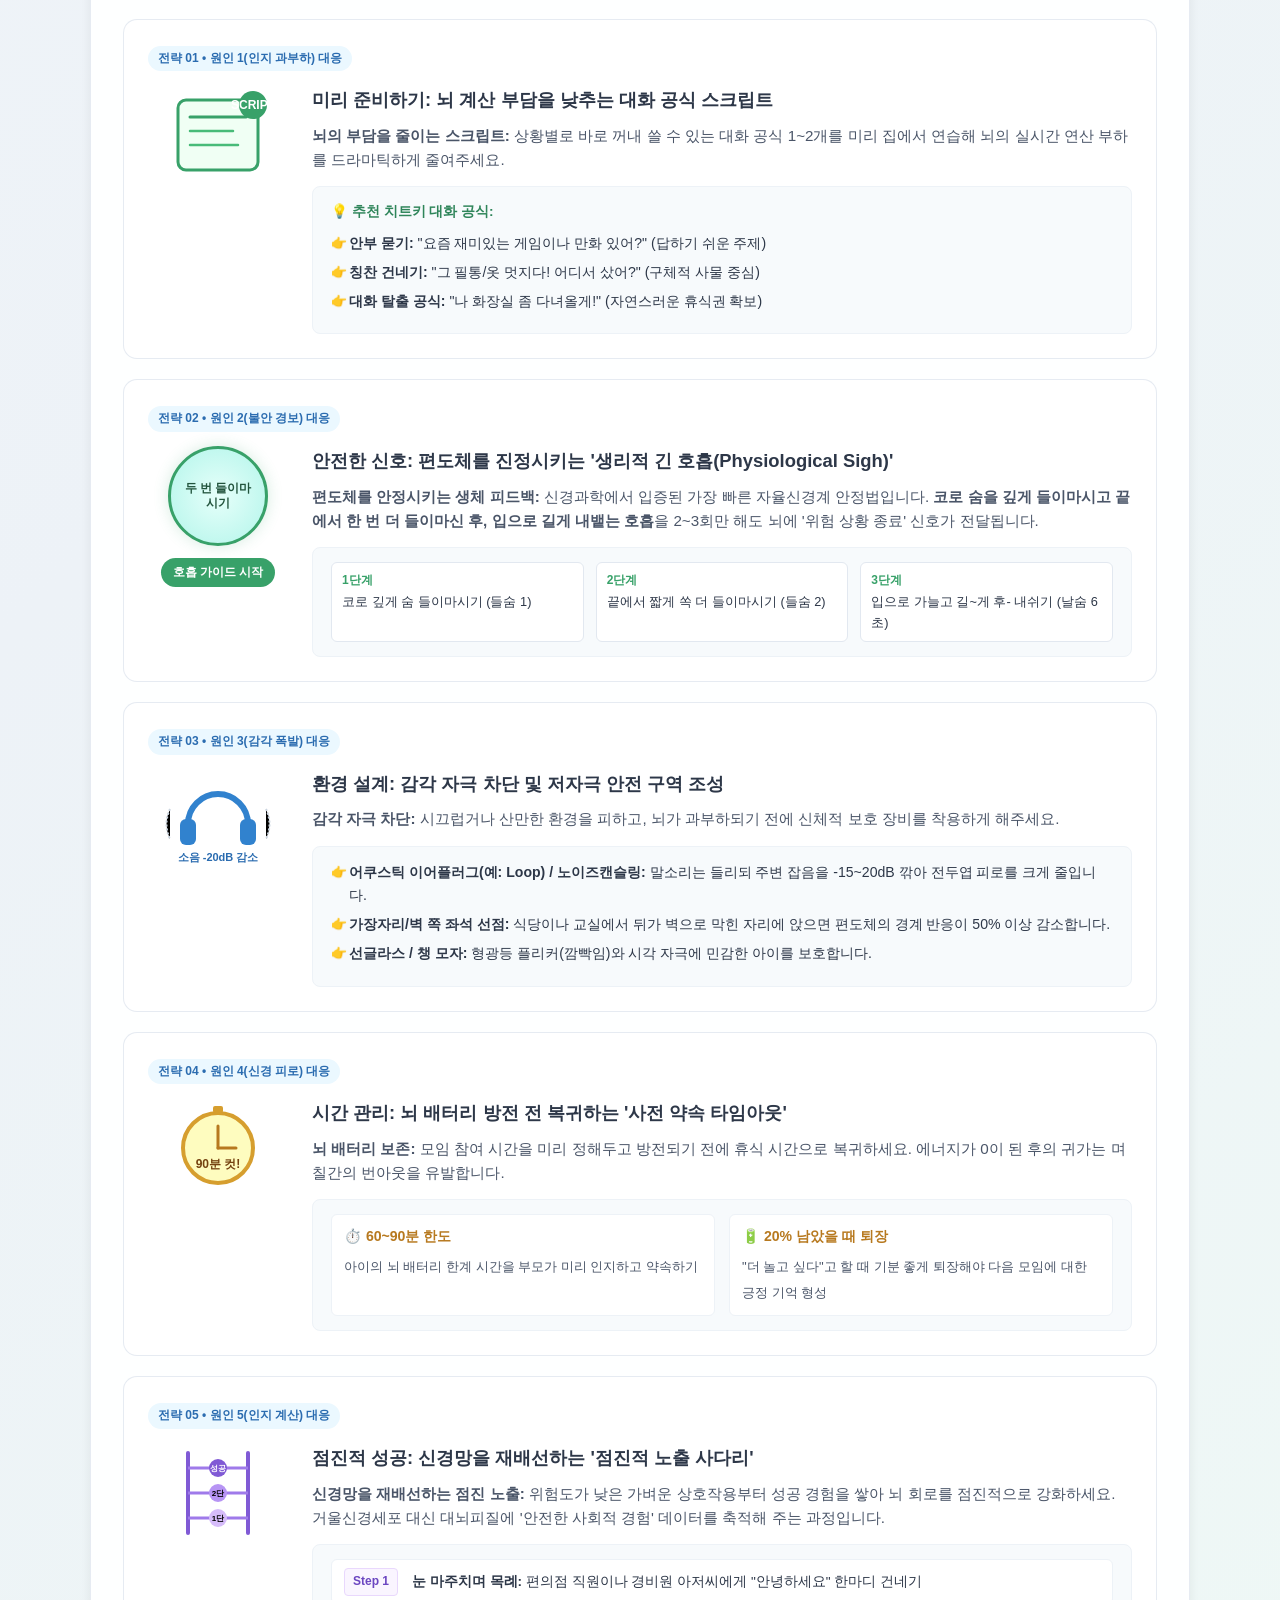
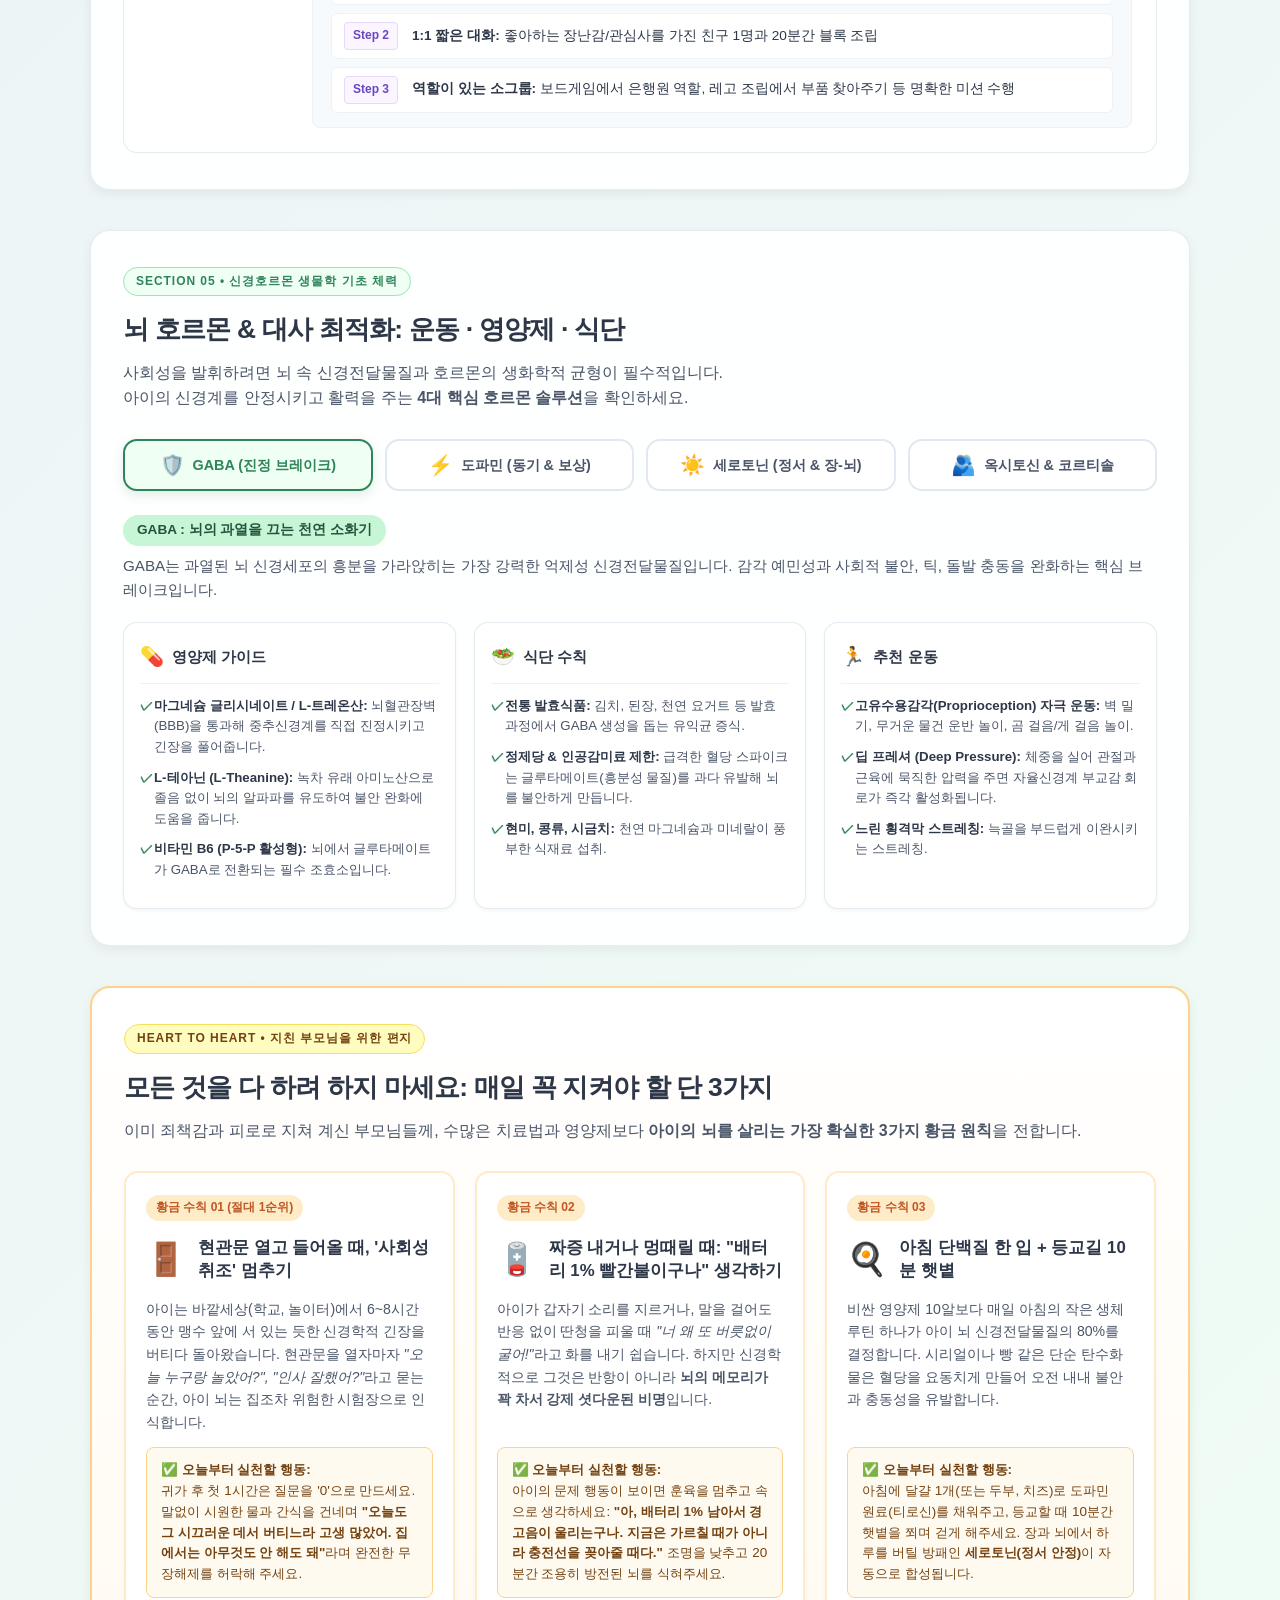
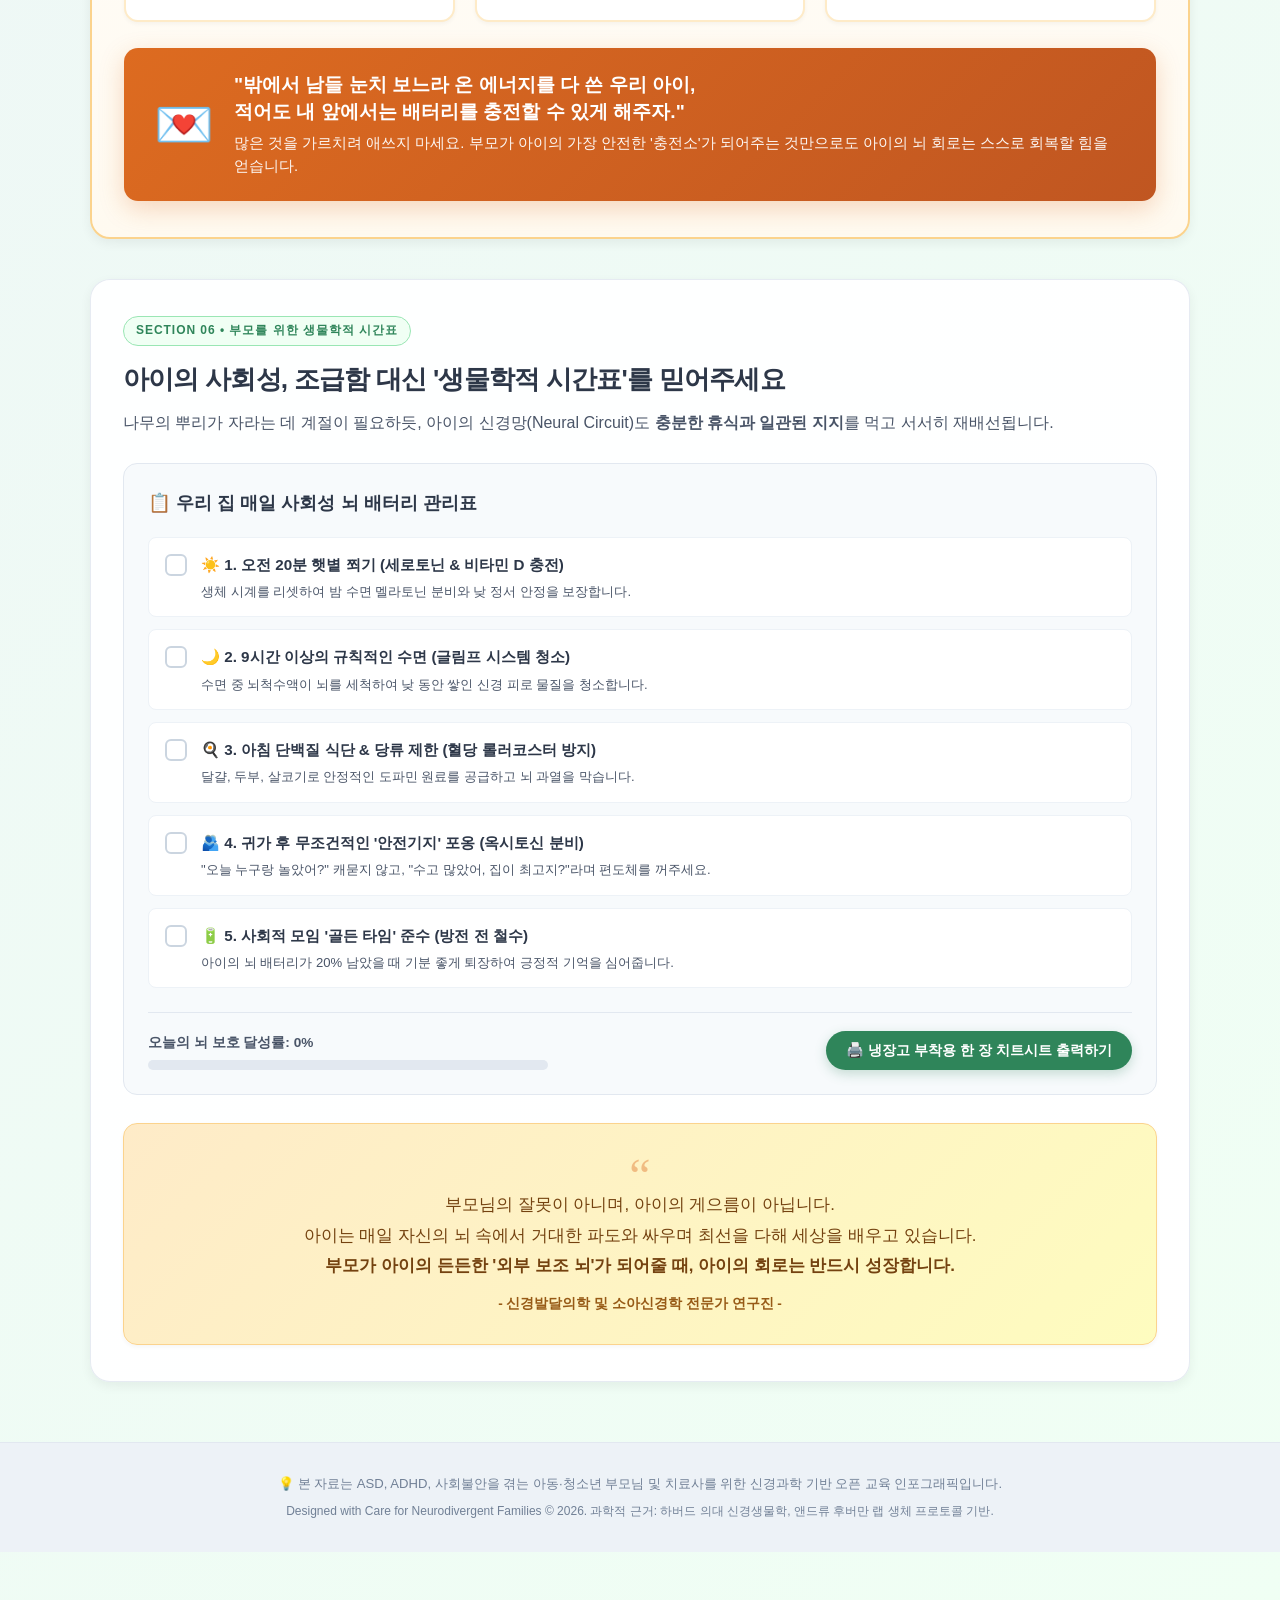
==== commit 7edebc5b: "feat: add struggling parents 3 golden survival rules section and card 07" ====
--- a/index.html
+++ b/index.html
@@ -917,6 +917,79 @@
     </section>
 
     <!-- ============================================================ -->
+    <!-- [SPECIAL SECTION: 지친 부모님을 위한 매일 3가지 황금 생존 수칙] -->
+    <!-- ============================================================ -->
+    <section class="section-card golden-rules-section" id="section-golden-rules">
+      <div class="section-badge" style="background:#FEFCBF; color:#744210; border-color:#F6E05E;">HEART TO HEART • 지친 부모님을 위한 편지</div>
+      <h2 class="section-title">모든 것을 다 하려 하지 마세요: 매일 꼭 지켜야 할 단 3가지</h2>
+      <p class="section-subtitle">
+        이미 죄책감과 피로로 지쳐 계신 부모님들께, 수많은 치료법과 영양제보다 <strong>아이의 뇌를 살리는 가장 확실한 3가지 황금 원칙</strong>을 전합니다.
+      </p>
+
+      <div class="golden-rules-grid">
+        <!-- 규칙 1 -->
+        <div class="golden-rule-card">
+          <div class="gr-badge">황금 수칙 01 (절대 1순위)</div>
+          <div class="gr-head">
+            <span class="gr-icon">🚪</span>
+            <h4>현관문 열고 들어올 때, '사회성 취조' 멈추기</h4>
+          </div>
+          <p class="gr-desc">
+            아이는 바깥세상(학교, 놀이터)에서 6~8시간 동안 맹수 앞에 서 있는 듯한 신경학적 긴장을 버티다 돌아왔습니다. 
+            현관문을 열자마자 <em>"오늘 누구랑 놀았어?", "인사 잘했어?"</em>라고 묻는 순간, 아이 뇌는 집조차 위험한 시험장으로 인식합니다.
+          </p>
+          <div class="gr-action-box">
+            <strong>✅ 오늘부터 실천할 행동:</strong><br/>
+            귀가 후 첫 1시간은 질문을 '0'으로 만드세요. 말없이 시원한 물과 간식을 건네며 <strong>"오늘도 그 시끄러운 데서 버티느라 고생 많았어. 집에서는 아무것도 안 해도 돼"</strong>라며 완전한 무장해제를 허락해 주세요.
+          </div>
+        </div>
+
+        <!-- 규칙 2 -->
+        <div class="golden-rule-card">
+          <div class="gr-badge">황금 수칙 02</div>
+          <div class="gr-head">
+            <span class="gr-icon">🪫</span>
+            <h4>짜증 내거나 멍때릴 때: "배터리 1% 빨간불이구나" 생각하기</h4>
+          </div>
+          <p class="gr-desc">
+            아이가 갑자기 소리를 지르거나, 말을 걸어도 반응 없이 딴청을 피울 때 <em>"너 왜 또 버릇없이 굴어!"</em>라고 화를 내기 쉽습니다. 
+            하지만 신경학적으로 그것은 반항이 아니라 <strong>뇌의 메모리가 꽉 차서 강제 셧다운된 비명</strong>입니다.
+          </p>
+          <div class="gr-action-box">
+            <strong>✅ 오늘부터 실천할 행동:</strong><br/>
+            아이의 문제 행동이 보이면 훈육을 멈추고 속으로 생각하세요: <strong>"아, 배터리 1% 남아서 경고음이 울리는구나. 지금은 가르칠 때가 아니라 충전선을 꽂아줄 때다."</strong> 조명을 낮추고 20분간 조용히 방전된 뇌를 식혀주세요.
+          </div>
+        </div>
+
+        <!-- 규칙 3 -->
+        <div class="golden-rule-card">
+          <div class="gr-badge">황금 수칙 03</div>
+          <div class="gr-head">
+            <span class="gr-icon">🍳</span>
+            <h4>아침 단백질 한 입 + 등교길 10분 햇볕</h4>
+          </div>
+          <p class="gr-desc">
+            비싼 영양제 10알보다 매일 아침의 작은 생체 루틴 하나가 아이 뇌 신경전달물질의 80%를 결정합니다. 
+            시리얼이나 빵 같은 단순 탄수화물은 혈당을 요동치게 만들어 오전 내내 불안과 충동성을 유발합니다.
+          </p>
+          <div class="gr-action-box">
+            <strong>✅ 오늘부터 실천할 행동:</strong><br/>
+            아침에 달걀 1개(또는 두부, 치즈)로 도파민 원료(티로신)를 채워주고, 등교할 때 10분간 햇볕을 쬐며 걷게 해주세요. 장과 뇌에서 하루를 버틸 방패인 <strong>세로토닌(정서 안정)</strong>이 자동으로 합성됩니다.
+          </div>
+        </div>
+      </div>
+
+      <!-- 부모를 위한 핵심 메시지 배너 -->
+      <div class="parent-core-banner">
+        <span class="banner-heart">💌</span>
+        <div class="banner-text">
+          <h3>"밖에서 남들 눈치 보느라 온 에너지를 다 쓴 우리 아이,<br class="pc-only" /> 적어도 내 앞에서는 배터리를 충전할 수 있게 해주자."</h3>
+          <p>많은 것을 가르치려 애쓰지 마세요. 부모가 아이의 가장 안전한 '충전소'가 되어주는 것만으로도 아이의 뇌 회로는 스스로 회복할 힘을 얻습니다.</p>
+        </div>
+      </div>
+    </section>
+
+    <!-- ============================================================ -->
     <!-- [SECTION 6: 부모를 위한 마지막 체크리스트] -->
     <!-- ============================================================ -->
     <section class="section-card checklist-section" id="section-6" data-slide="6">
--- a/style.css
+++ b/style.css
@@ -1153,6 +1153,126 @@
 }
 
 /* ============================================================ */
+/* [SPECIAL SECTION: 지친 부모님을 위한 3대 황금 수칙 스타일]    */
+/* ============================================================ */
+.golden-rules-section {
+  background: linear-gradient(180deg, #ffffff 0%, #fffaf0 100%);
+  border: 2px solid #fbd38d;
+}
+
+.golden-rules-grid {
+  display: grid;
+  grid-template-columns: repeat(3, 1fr);
+  gap: 20px;
+  margin-bottom: 26px;
+}
+
+.golden-rule-card {
+  background: #ffffff;
+  border: 2px solid #feebc8;
+  border-radius: var(--radius-md);
+  padding: 22px 20px;
+  display: flex;
+  flex-direction: column;
+  transition: var(--transition);
+  box-shadow: var(--shadow-sm);
+}
+
+.golden-rule-card:hover {
+  transform: translateY(-4px);
+  border-color: #dd6b20;
+  box-shadow: 0 10px 25px rgba(221, 107, 32, 0.12);
+}
+
+.gr-badge {
+  align-self: flex-start;
+  font-size: 0.75rem;
+  font-weight: 800;
+  color: #c05621;
+  background: #feebc8;
+  padding: 3px 10px;
+  border-radius: var(--radius-full);
+  margin-bottom: 12px;
+}
+
+.gr-head {
+  display: flex;
+  align-items: center;
+  gap: 12px;
+  margin-bottom: 12px;
+}
+
+.gr-icon {
+  font-size: 2rem;
+  flex-shrink: 0;
+}
+
+.gr-head h4 {
+  font-size: 1.05rem;
+  font-weight: 800;
+  color: #2d3748;
+  line-height: 1.35;
+}
+
+.gr-desc {
+  font-size: 0.88rem;
+  color: #4a5568;
+  line-height: 1.6;
+  margin-bottom: 14px;
+  flex-grow: 1;
+}
+
+.gr-action-box {
+  background: #fffaf0;
+  border: 1px solid #fbd38d;
+  border-radius: 8px;
+  padding: 12px 14px;
+  font-size: 0.84rem;
+  color: #744210;
+  line-height: 1.55;
+}
+
+.parent-core-banner {
+  background: linear-gradient(135deg, #dd6b20 0%, #c05621 100%);
+  border-radius: var(--radius-md);
+  padding: 24px 30px;
+  color: #ffffff;
+  display: flex;
+  align-items: center;
+  gap: 20px;
+  box-shadow: 0 8px 24px rgba(221, 107, 32, 0.25);
+}
+
+.banner-heart {
+  font-size: 3rem;
+  flex-shrink: 0;
+}
+
+.banner-text h3 {
+  font-size: 1.2rem;
+  font-weight: 800;
+  margin-bottom: 6px;
+  line-height: 1.4;
+  color: #ffffff;
+}
+
+.banner-text p {
+  font-size: 0.92rem;
+  opacity: 0.95;
+  line-height: 1.55;
+}
+
+@media (max-width: 900px) {
+  .golden-rules-grid {
+    grid-template-columns: 1fr;
+  }
+  .parent-core-banner {
+    flex-direction: column;
+    text-align: center;
+  }
+}
+
+/* ============================================================ */
 /* [SECTION 6: 마지막 체크리스트 & 위로 카드]                  */
 /* ============================================================ */
 .checklist-box {
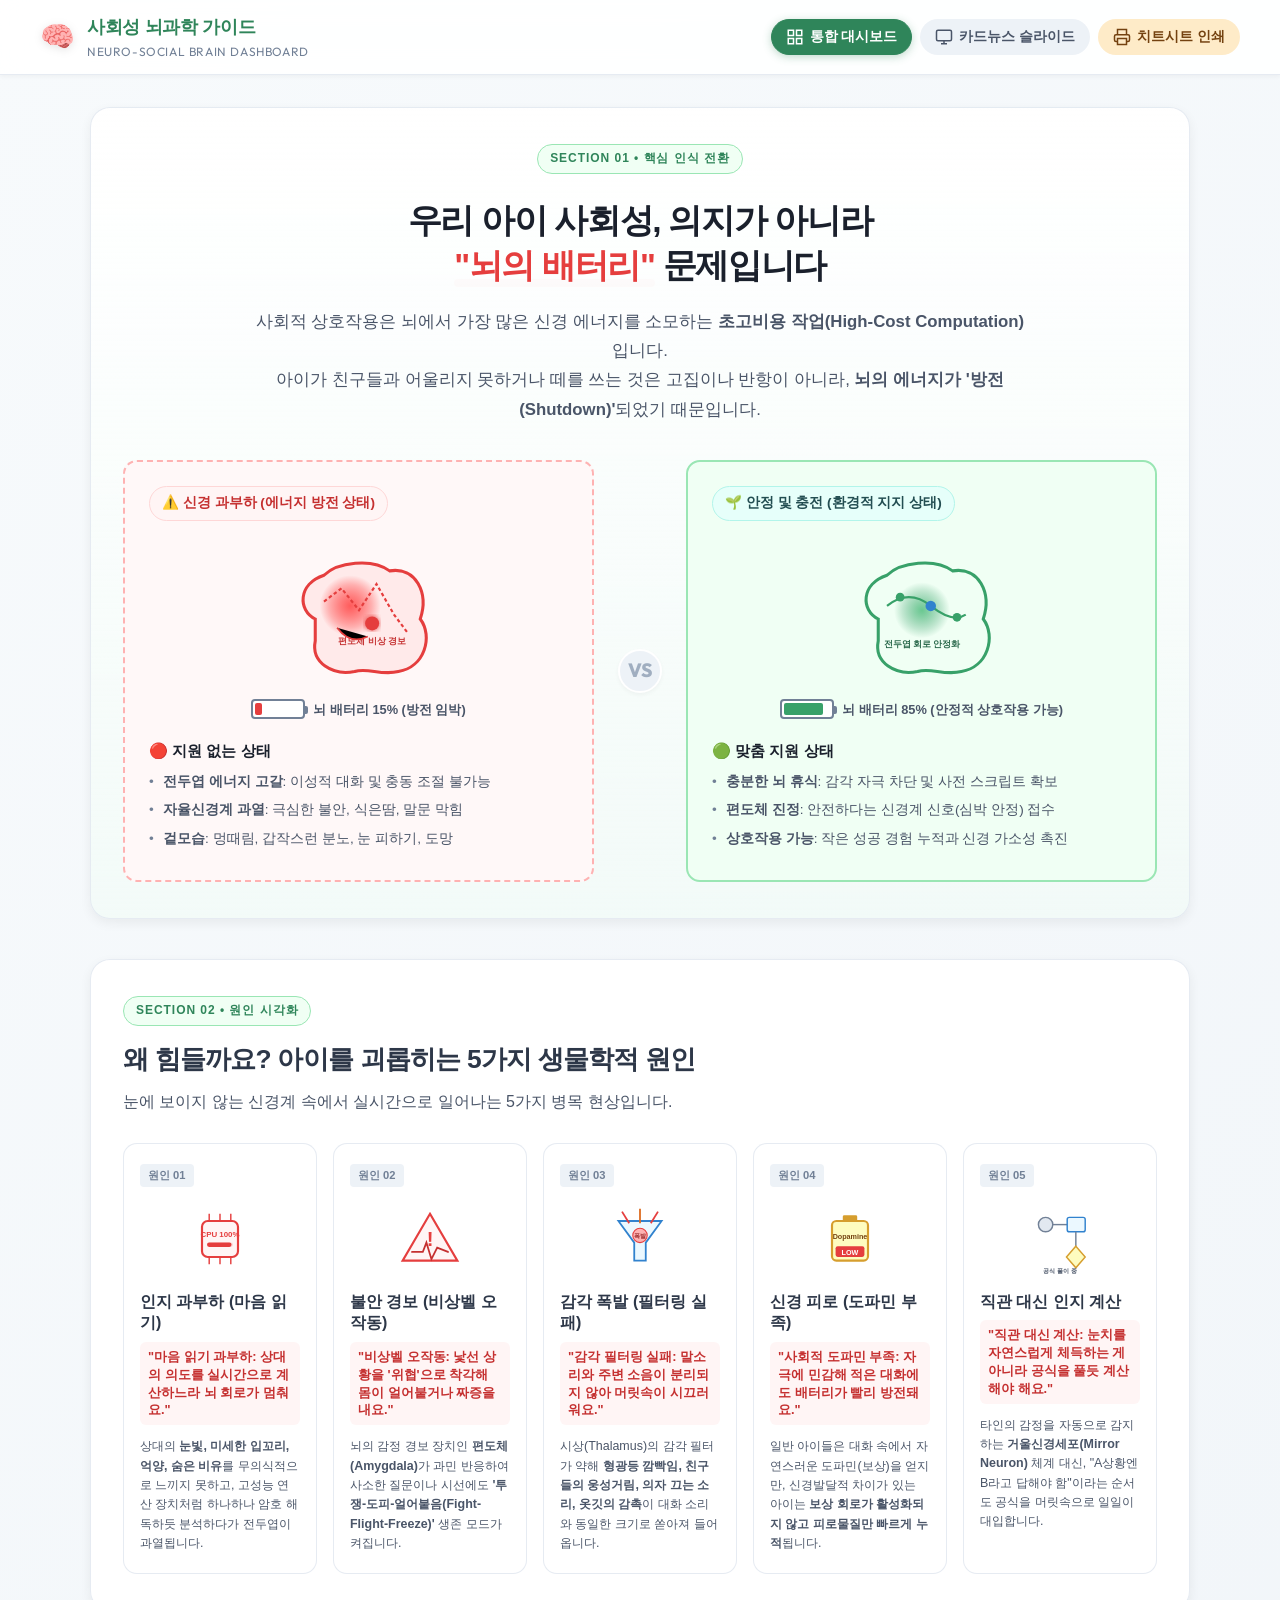
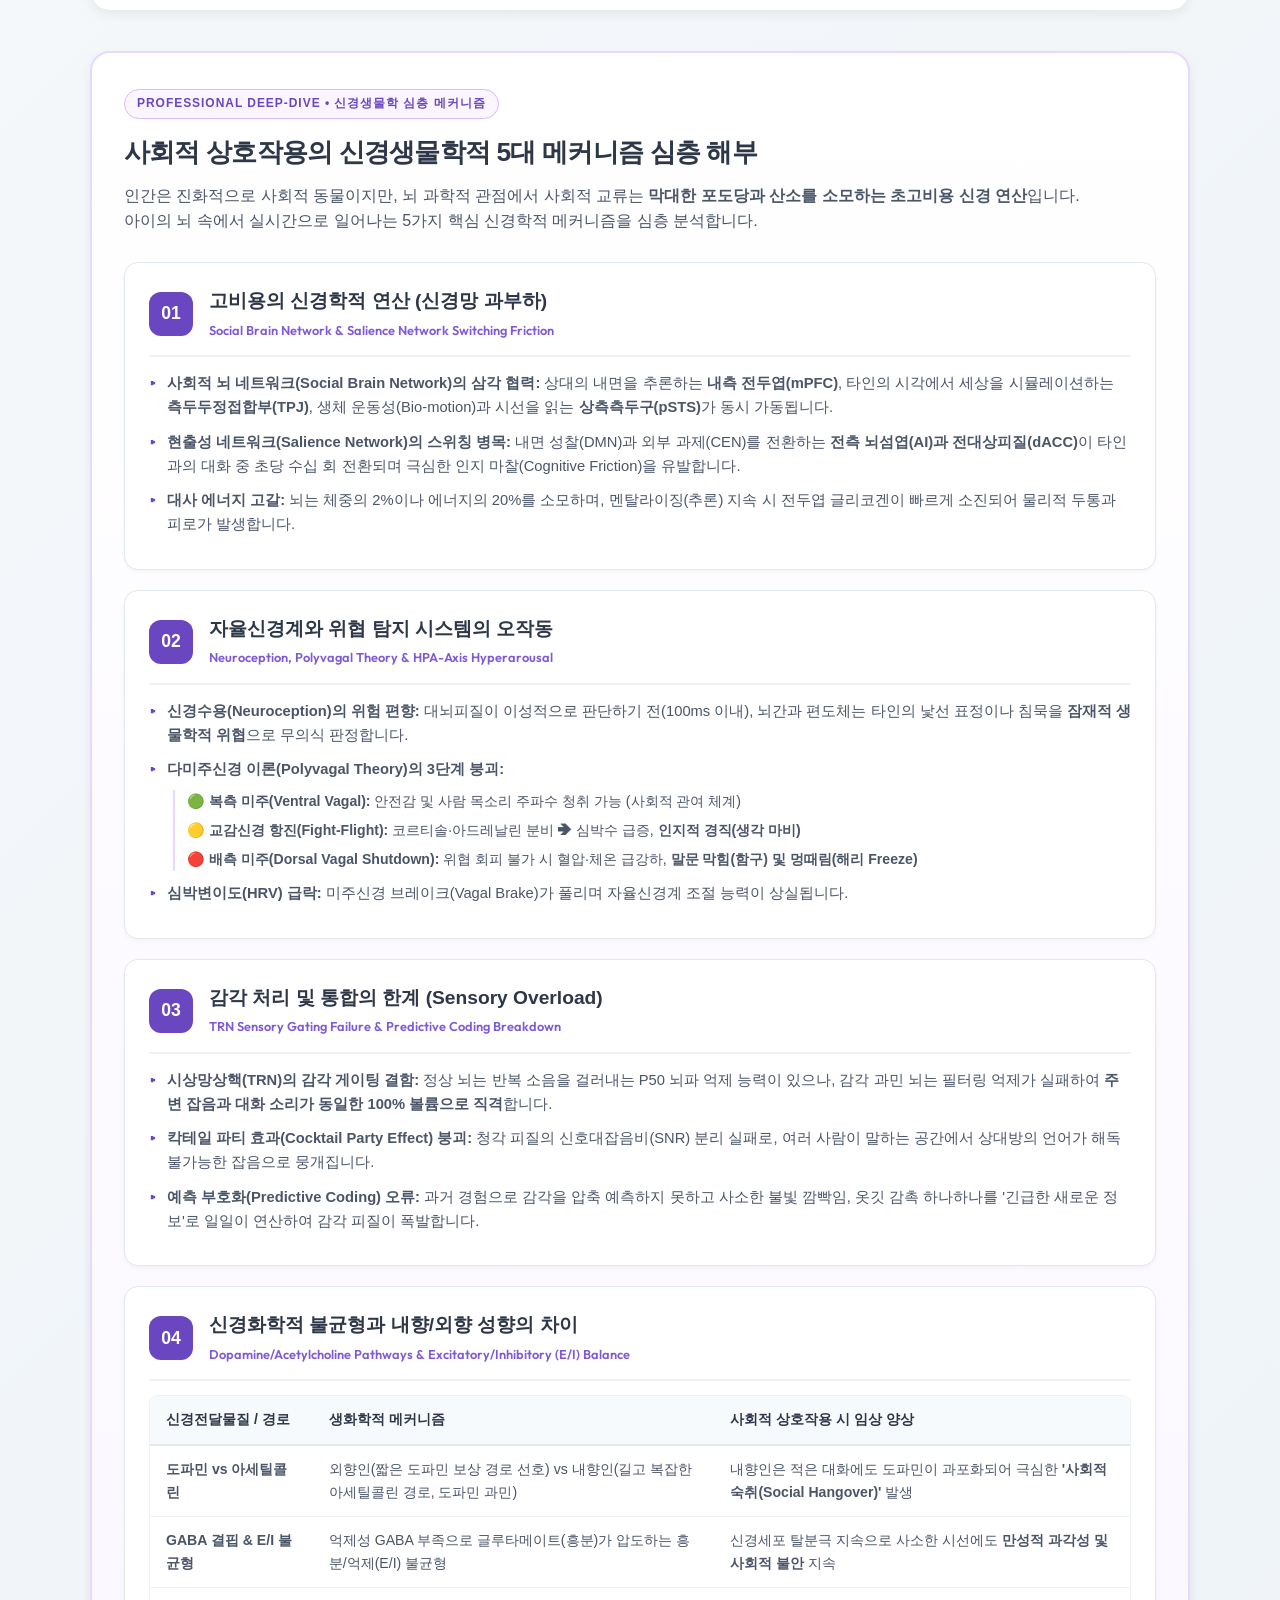
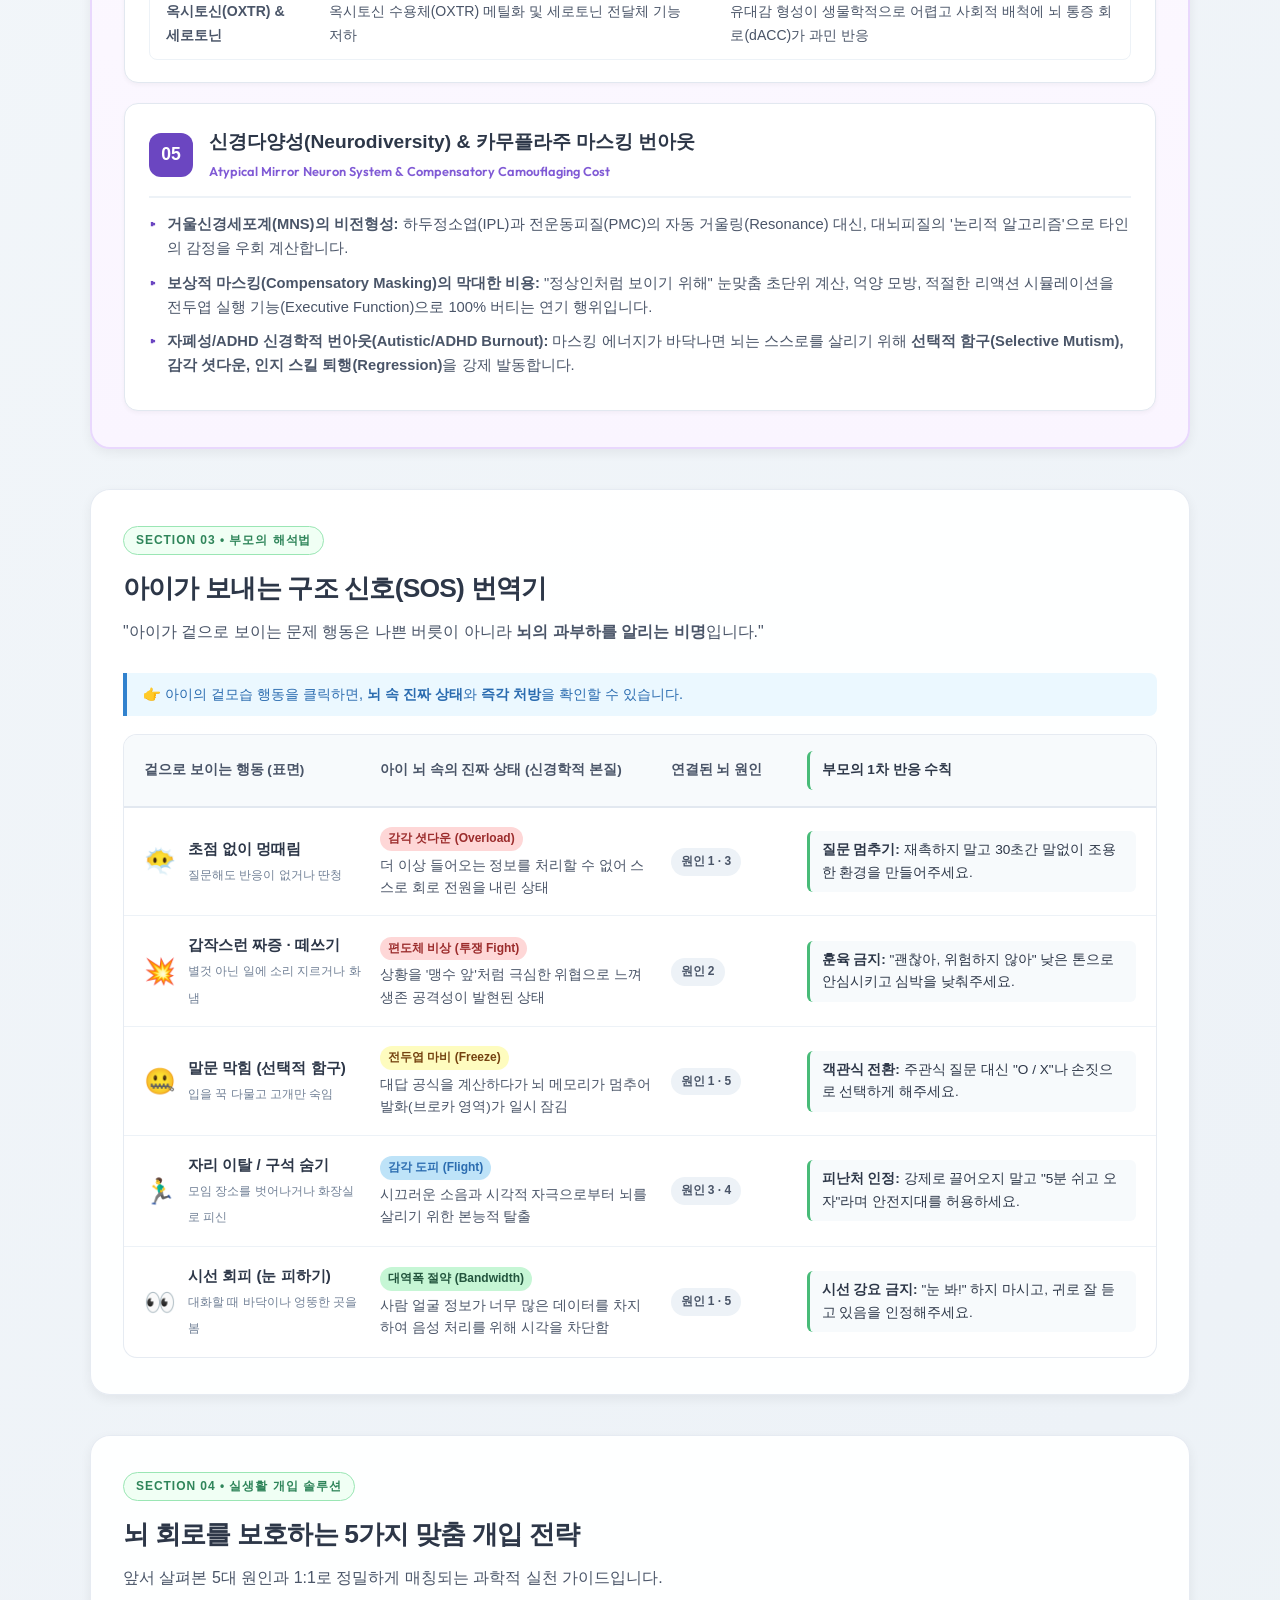
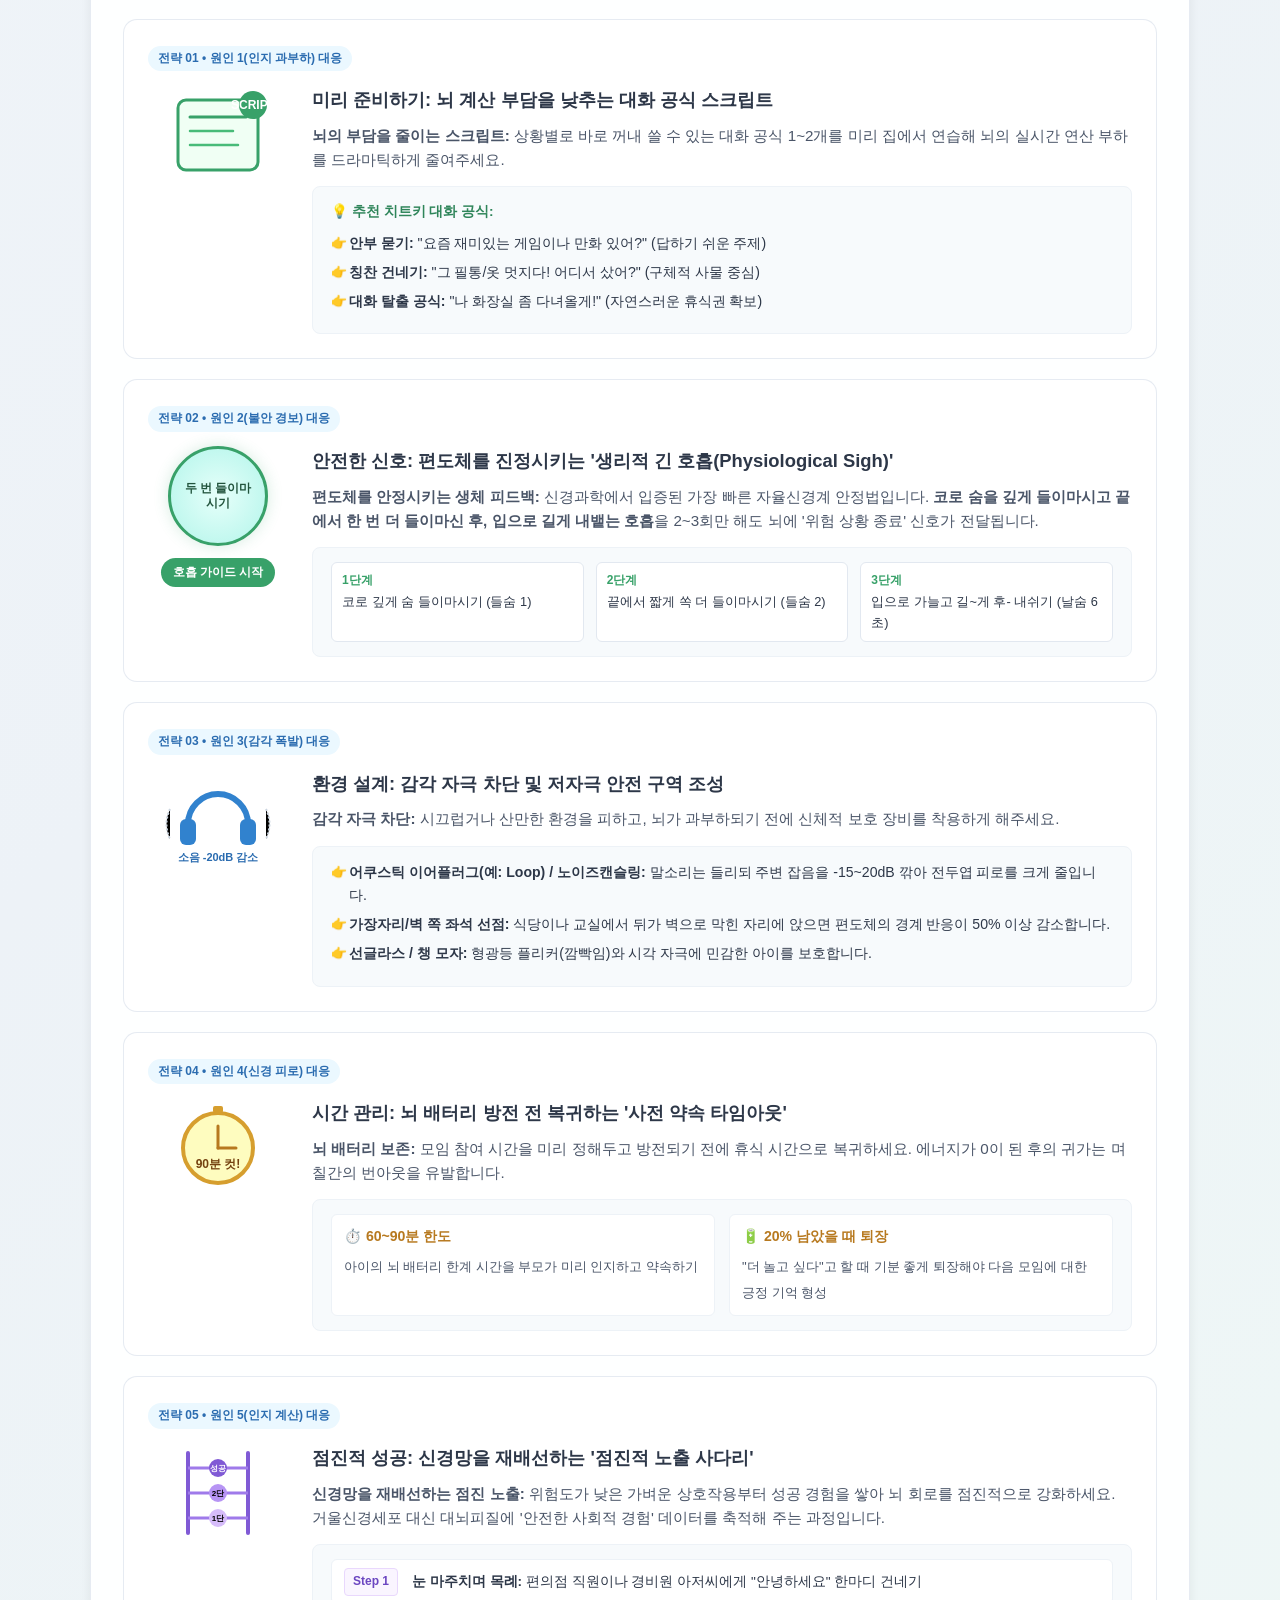
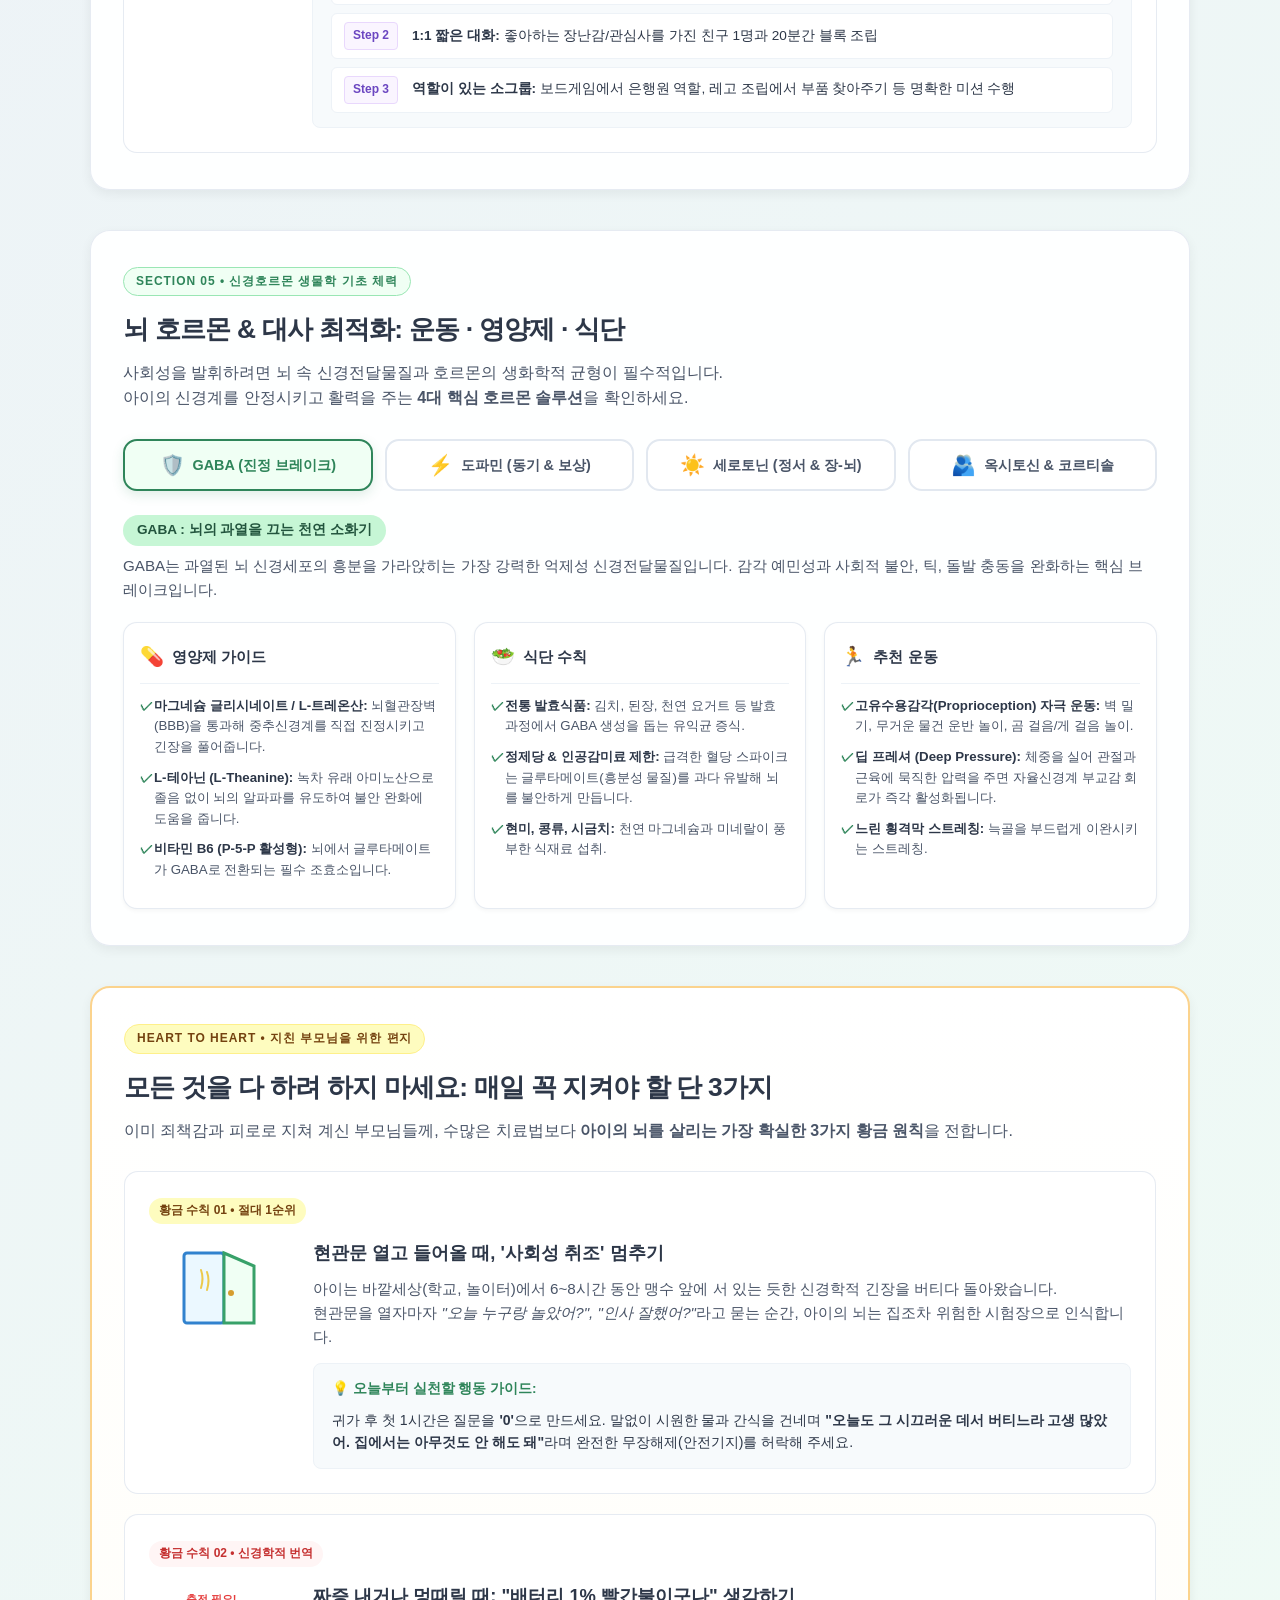
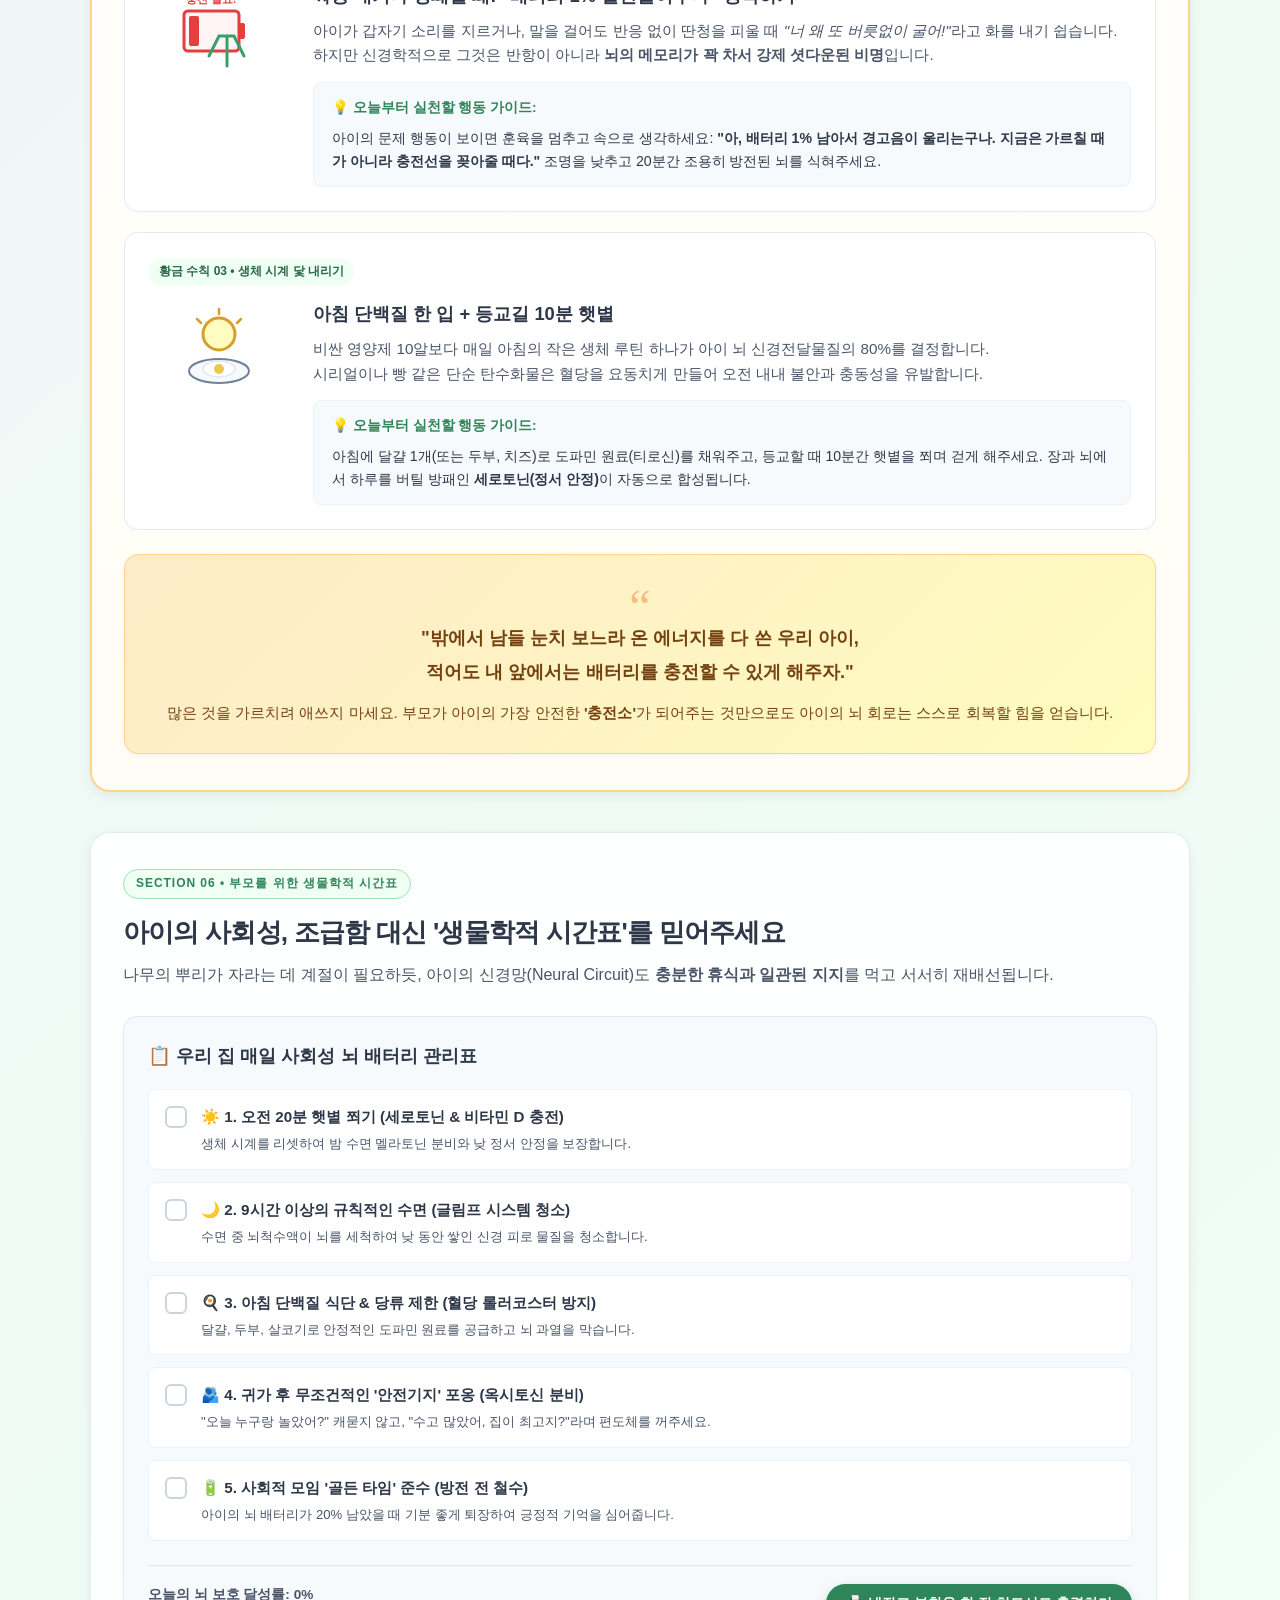
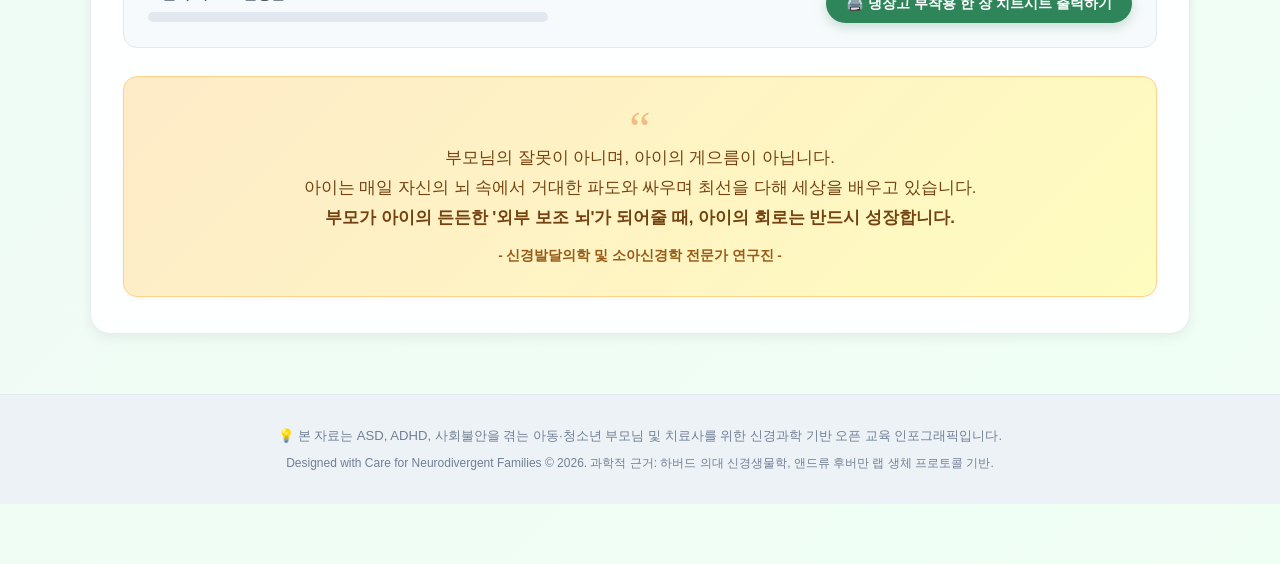
==== commit 3f55385d: "style: harmonize golden rules section design with section 4 and update slide navigation to 7 slides" ====
--- a/index.html
+++ b/index.html
@@ -917,82 +917,134 @@
     </section>
 
     <!-- ============================================================ -->
-    <!-- [SPECIAL SECTION: 지친 부모님을 위한 매일 3가지 황금 생존 수칙] -->
-    <!-- ============================================================ -->
-    <section class="section-card golden-rules-section" id="section-golden-rules">
-      <div class="section-badge" style="background:#FEFCBF; color:#744210; border-color:#F6E05E;">HEART TO HEART • 지친 부모님을 위한 편지</div>
+    <!-- [SECTION 6: 지친 부모님을 위한 매일 3대 황금 생존 수칙] -->
+    <!-- ============================================================ -->
+    <section class="section-card golden-rules-section" id="section-golden-rules" data-slide="6">
+      <div class="section-badge badge-warm">HEART TO HEART • 지친 부모님을 위한 편지</div>
       <h2 class="section-title">모든 것을 다 하려 하지 마세요: 매일 꼭 지켜야 할 단 3가지</h2>
       <p class="section-subtitle">
-        이미 죄책감과 피로로 지쳐 계신 부모님들께, 수많은 치료법과 영양제보다 <strong>아이의 뇌를 살리는 가장 확실한 3가지 황금 원칙</strong>을 전합니다.
+        이미 죄책감과 피로로 지쳐 계신 부모님들께, 수많은 치료법보다 <strong>아이의 뇌를 살리는 가장 확실한 3가지 황금 원칙</strong>을 전합니다.
       </p>
 
-      <div class="golden-rules-grid">
-        <!-- 규칙 1 -->
-        <div class="golden-rule-card">
-          <div class="gr-badge">황금 수칙 01 (절대 1순위)</div>
-          <div class="gr-head">
-            <span class="gr-icon">🚪</span>
-            <h4>현관문 열고 들어올 때, '사회성 취조' 멈추기</h4>
-          </div>
-          <p class="gr-desc">
-            아이는 바깥세상(학교, 놀이터)에서 6~8시간 동안 맹수 앞에 서 있는 듯한 신경학적 긴장을 버티다 돌아왔습니다. 
-            현관문을 열자마자 <em>"오늘 누구랑 놀았어?", "인사 잘했어?"</em>라고 묻는 순간, 아이 뇌는 집조차 위험한 시험장으로 인식합니다.
-          </p>
-          <div class="gr-action-box">
-            <strong>✅ 오늘부터 실천할 행동:</strong><br/>
-            귀가 후 첫 1시간은 질문을 '0'으로 만드세요. 말없이 시원한 물과 간식을 건네며 <strong>"오늘도 그 시끄러운 데서 버티느라 고생 많았어. 집에서는 아무것도 안 해도 돼"</strong>라며 완전한 무장해제를 허락해 주세요.
-          </div>
-        </div>
-
-        <!-- 규칙 2 -->
-        <div class="golden-rule-card">
-          <div class="gr-badge">황금 수칙 02</div>
-          <div class="gr-head">
-            <span class="gr-icon">🪫</span>
-            <h4>짜증 내거나 멍때릴 때: "배터리 1% 빨간불이구나" 생각하기</h4>
-          </div>
-          <p class="gr-desc">
-            아이가 갑자기 소리를 지르거나, 말을 걸어도 반응 없이 딴청을 피울 때 <em>"너 왜 또 버릇없이 굴어!"</em>라고 화를 내기 쉽습니다. 
-            하지만 신경학적으로 그것은 반항이 아니라 <strong>뇌의 메모리가 꽉 차서 강제 셧다운된 비명</strong>입니다.
-          </p>
-          <div class="gr-action-box">
-            <strong>✅ 오늘부터 실천할 행동:</strong><br/>
-            아이의 문제 행동이 보이면 훈육을 멈추고 속으로 생각하세요: <strong>"아, 배터리 1% 남아서 경고음이 울리는구나. 지금은 가르칠 때가 아니라 충전선을 꽂아줄 때다."</strong> 조명을 낮추고 20분간 조용히 방전된 뇌를 식혀주세요.
-          </div>
-        </div>
-
-        <!-- 규칙 3 -->
-        <div class="golden-rule-card">
-          <div class="gr-badge">황금 수칙 03</div>
-          <div class="gr-head">
-            <span class="gr-icon">🍳</span>
-            <h4>아침 단백질 한 입 + 등교길 10분 햇볕</h4>
-          </div>
-          <p class="gr-desc">
-            비싼 영양제 10알보다 매일 아침의 작은 생체 루틴 하나가 아이 뇌 신경전달물질의 80%를 결정합니다. 
-            시리얼이나 빵 같은 단순 탄수화물은 혈당을 요동치게 만들어 오전 내내 불안과 충동성을 유발합니다.
-          </p>
-          <div class="gr-action-box">
-            <strong>✅ 오늘부터 실천할 행동:</strong><br/>
-            아침에 달걀 1개(또는 두부, 치즈)로 도파민 원료(티로신)를 채워주고, 등교할 때 10분간 햇볕을 쬐며 걷게 해주세요. 장과 뇌에서 하루를 버틸 방패인 <strong>세로토닌(정서 안정)</strong>이 자동으로 합성됩니다.
-          </div>
-        </div>
-      </div>
-
-      <!-- 부모를 위한 핵심 메시지 배너 -->
-      <div class="parent-core-banner">
-        <span class="banner-heart">💌</span>
-        <div class="banner-text">
-          <h3>"밖에서 남들 눈치 보느라 온 에너지를 다 쓴 우리 아이,<br class="pc-only" /> 적어도 내 앞에서는 배터리를 충전할 수 있게 해주자."</h3>
-          <p>많은 것을 가르치려 애쓰지 마세요. 부모가 아이의 가장 안전한 '충전소'가 되어주는 것만으로도 아이의 뇌 회로는 스스로 회복할 힘을 얻습니다.</p>
-        </div>
+      <div class="strategy-list">
+        <!-- 수칙 1 -->
+        <div class="strategy-card">
+          <div class="strategy-badge" style="background: #FEFCBF; color: #744210;">황금 수칙 01 • 절대 1순위</div>
+          <div class="strategy-content-wrap">
+            <div class="strategy-graphic">
+              <!-- 현관문 & 따뜻한 찻잔 SVG -->
+              <svg viewBox="0 0 120 100" class="strategy-svg">
+                <!-- 열린 문 -->
+                <rect x="25" y="15" width="40" height="70" rx="3" fill="#EBF8FF" stroke="#3182CE" stroke-width="3" />
+                <path d="M65,15 L95,28 L95,85 L65,85 Z" fill="#F0FFF4" stroke="#38A169" stroke-width="3" />
+                <circle cx="72" cy="55" r="3" fill="#D69E2E" />
+                <!-- 찻잔 김 -->
+                <path d="M42,50 Q45,40 42,32" stroke="#ECC94B" stroke-width="2" stroke-linecap="round" fill="none" />
+                <path d="M48,52 Q51,42 48,34" stroke="#ECC94B" stroke-width="2" stroke-linecap="round" fill="none" />
+              </svg>
+            </div>
+            <div class="strategy-text">
+              <h3>현관문 열고 들어올 때, '사회성 취조' 멈추기</h3>
+              <p class="strategy-desc">
+                아이는 바깥세상(학교, 놀이터)에서 6~8시간 동안 맹수 앞에 서 있는 듯한 신경학적 긴장을 버티다 돌아왔습니다.<br/>
+                현관문을 열자마자 <em>"오늘 누구랑 놀았어?", "인사 잘했어?"</em>라고 묻는 순간, 아이의 뇌는 집조차 위험한 시험장으로 인식합니다.
+              </p>
+              <div class="practical-box">
+                <span class="bubble-title">💡 오늘부터 실천할 행동 가이드:</span>
+                <p style="font-size: 0.88rem; color: #2D3748; line-height: 1.6;">
+                  귀가 후 첫 1시간은 질문을 <strong>'0'</strong>으로 만드세요. 말없이 시원한 물과 간식을 건네며 <strong>"오늘도 그 시끄러운 데서 버티느라 고생 많았어. 집에서는 아무것도 안 해도 돼"</strong>라며 완전한 무장해제(안전기지)를 허락해 주세요.
+                </p>
+              </div>
+            </div>
+          </div>
+        </div>
+
+        <!-- 수칙 2 -->
+        <div class="strategy-card">
+          <div class="strategy-badge" style="background: #FFF5F5; color: #C53030;">황금 수칙 02 • 신경학적 번역</div>
+          <div class="strategy-content-wrap">
+            <div class="strategy-graphic">
+              <!-- 충전기 연결 배터리 SVG -->
+              <svg viewBox="0 0 120 100" class="strategy-svg">
+                <!-- 배터리 외곽 -->
+                <rect x="25" y="30" width="55" height="40" rx="4" fill="#FFF5F5" stroke="#E53E3E" stroke-width="3" />
+                <rect x="80" y="42" width="6" height="16" rx="2" fill="#E53E3E" />
+                <!-- 1% 빨간불 -->
+                <rect x="30" y="35" width="10" height="30" rx="2" fill="#E53E3E" />
+                <!-- 플러그 -->
+                <path d="M50,75 L60,55 L75,55 L85,75" stroke="#38A169" stroke-width="3" stroke-linecap="round" fill="none" />
+                <line x1="68" y1="55" x2="68" y2="85" stroke="#38A169" stroke-width="3" stroke-linecap="round" />
+                <text x="52" y="22" text-anchor="middle" font-size="11" font-weight="800" fill="#E53E3E">충전 필요!</text>
+              </svg>
+            </div>
+            <div class="strategy-text">
+              <h3>짜증 내거나 멍때릴 때: "배터리 1% 빨간불이구나" 생각하기</h3>
+              <p class="strategy-desc">
+                아이가 갑자기 소리를 지르거나, 말을 걸어도 반응 없이 딴청을 피울 때 <em>"너 왜 또 버릇없이 굴어!"</em>라고 화를 내기 쉽습니다.<br/>
+                하지만 신경학적으로 그것은 반항이 아니라 <strong>뇌의 메모리가 꽉 차서 강제 셧다운된 비명</strong>입니다.
+              </p>
+              <div class="practical-box">
+                <span class="bubble-title">💡 오늘부터 실천할 행동 가이드:</span>
+                <p style="font-size: 0.88rem; color: #2D3748; line-height: 1.6;">
+                  아이의 문제 행동이 보이면 훈육을 멈추고 속으로 생각하세요: <strong>"아, 배터리 1% 남아서 경고음이 울리는구나. 지금은 가르칠 때가 아니라 충전선을 꽂아줄 때다."</strong> 조명을 낮추고 20분간 조용히 방전된 뇌를 식혀주세요.
+                </p>
+              </div>
+            </div>
+          </div>
+        </div>
+
+        <!-- 수칙 3 -->
+        <div class="strategy-card">
+          <div class="strategy-badge" style="background: #F0FFF4; color: #276749;">황금 수칙 03 • 생체 시계 닻 내리기</div>
+          <div class="strategy-content-wrap">
+            <div class="strategy-graphic">
+              <!-- 아침 햇살과 달걀/단백질 SVG -->
+              <svg viewBox="0 0 120 100" class="strategy-svg">
+                <!-- 태양 -->
+                <circle cx="60" cy="35" r="16" fill="#FEFCBF" stroke="#D69E2E" stroke-width="3" />
+                <line x1="60" y1="10" x2="60" y2="15" stroke="#D69E2E" stroke-width="2.5" stroke-linecap="round" />
+                <line x1="38" y1="20" x2="42" y2="24" stroke="#D69E2E" stroke-width="2.5" stroke-linecap="round" />
+                <line x1="82" y1="20" x2="78" y2="24" stroke="#D69E2E" stroke-width="2.5" stroke-linecap="round" />
+                <!-- 달걀 접시 -->
+                <ellipse cx="60" cy="72" rx="30" ry="12" fill="#F7FAFC" stroke="#718096" stroke-width="2" />
+                <ellipse cx="60" cy="70" rx="16" ry="8" fill="#FFF" stroke="#E2E8F0" stroke-width="1.5" />
+                <circle cx="60" cy="70" r="5" fill="#ECC94B" />
+              </svg>
+            </div>
+            <div class="strategy-text">
+              <h3>아침 단백질 한 입 + 등교길 10분 햇볕</h3>
+              <p class="strategy-desc">
+                비싼 영양제 10알보다 매일 아침의 작은 생체 루틴 하나가 아이 뇌 신경전달물질의 80%를 결정합니다.<br/>
+                시리얼이나 빵 같은 단순 탄수화물은 혈당을 요동치게 만들어 오전 내내 불안과 충동성을 유발합니다.
+              </p>
+              <div class="practical-box">
+                <span class="bubble-title">💡 오늘부터 실천할 행동 가이드:</span>
+                <p style="font-size: 0.88rem; color: #2D3748; line-height: 1.6;">
+                  아침에 달걀 1개(또는 두부, 치즈)로 도파민 원료(티로신)를 채워주고, 등교할 때 10분간 햇볕을 쬐며 걷게 해주세요. 장과 뇌에서 하루를 버틸 방패인 <strong>세로토닌(정서 안정)</strong>이 자동으로 합성됩니다.
+                </p>
+              </div>
+            </div>
+          </div>
+        </div>
+      </div>
+
+      <!-- 부모를 위한 핵심 격려 카드 -->
+      <div class="warm-encouragement-card" style="margin-top: 24px;">
+        <div class="quote-mark">“</div>
+        <p class="quote-body" style="font-size: 1.15rem; font-weight: 700;">
+          "밖에서 남들 눈치 보느라 온 에너지를 다 쓴 우리 아이,<br class="pc-only" />
+          적어도 내 앞에서는 배터리를 충전할 수 있게 해주자."
+        </p>
+        <p style="font-size: 0.95rem; color: #744210; margin-top: 6px;">
+          많은 것을 가르치려 애쓰지 마세요. 부모가 아이의 가장 안전한 <strong>'충전소'</strong>가 되어주는 것만으로도 아이의 뇌 회로는 스스로 회복할 힘을 얻습니다.
+        </p>
       </div>
     </section>
 
     <!-- ============================================================ -->
-    <!-- [SECTION 6: 부모를 위한 마지막 체크리스트] -->
-    <!-- ============================================================ -->
-    <section class="section-card checklist-section" id="section-6" data-slide="6">
+    <!-- [SECTION 7: 부모를 위한 마지막 체크리스트] -->
+    <!-- ============================================================ -->
+    <section class="section-card checklist-section" id="section-6" data-slide="7">
       <div class="section-badge">SECTION 06 • 부모를 위한 생물학적 시간표</div>
       <h2 class="section-title">아이의 사회성, 조급함 대신 '생물학적 시간표'를 믿어주세요</h2>
       <p class="section-subtitle">
--- a/style.css
+++ b/style.css
@@ -1156,120 +1156,14 @@
 /* [SPECIAL SECTION: 지친 부모님을 위한 3대 황금 수칙 스타일]    */
 /* ============================================================ */
 .golden-rules-section {
-  background: linear-gradient(180deg, #ffffff 0%, #fffaf0 100%);
+  background: linear-gradient(180deg, #ffffff 0%, #fffdf5 100%);
   border: 2px solid #fbd38d;
 }
 
-.golden-rules-grid {
-  display: grid;
-  grid-template-columns: repeat(3, 1fr);
-  gap: 20px;
-  margin-bottom: 26px;
-}
-
-.golden-rule-card {
-  background: #ffffff;
-  border: 2px solid #feebc8;
-  border-radius: var(--radius-md);
-  padding: 22px 20px;
-  display: flex;
-  flex-direction: column;
-  transition: var(--transition);
-  box-shadow: var(--shadow-sm);
-}
-
-.golden-rule-card:hover {
-  transform: translateY(-4px);
-  border-color: #dd6b20;
-  box-shadow: 0 10px 25px rgba(221, 107, 32, 0.12);
-}
-
-.gr-badge {
-  align-self: flex-start;
-  font-size: 0.75rem;
-  font-weight: 800;
-  color: #c05621;
-  background: #feebc8;
-  padding: 3px 10px;
-  border-radius: var(--radius-full);
-  margin-bottom: 12px;
-}
-
-.gr-head {
-  display: flex;
-  align-items: center;
-  gap: 12px;
-  margin-bottom: 12px;
-}
-
-.gr-icon {
-  font-size: 2rem;
-  flex-shrink: 0;
-}
-
-.gr-head h4 {
-  font-size: 1.05rem;
-  font-weight: 800;
-  color: #2d3748;
-  line-height: 1.35;
-}
-
-.gr-desc {
-  font-size: 0.88rem;
-  color: #4a5568;
-  line-height: 1.6;
-  margin-bottom: 14px;
-  flex-grow: 1;
-}
-
-.gr-action-box {
-  background: #fffaf0;
-  border: 1px solid #fbd38d;
-  border-radius: 8px;
-  padding: 12px 14px;
-  font-size: 0.84rem;
-  color: #744210;
-  line-height: 1.55;
-}
-
-.parent-core-banner {
-  background: linear-gradient(135deg, #dd6b20 0%, #c05621 100%);
-  border-radius: var(--radius-md);
-  padding: 24px 30px;
-  color: #ffffff;
-  display: flex;
-  align-items: center;
-  gap: 20px;
-  box-shadow: 0 8px 24px rgba(221, 107, 32, 0.25);
-}
-
-.banner-heart {
-  font-size: 3rem;
-  flex-shrink: 0;
-}
-
-.banner-text h3 {
-  font-size: 1.2rem;
-  font-weight: 800;
-  margin-bottom: 6px;
-  line-height: 1.4;
-  color: #ffffff;
-}
-
-.banner-text p {
-  font-size: 0.92rem;
-  opacity: 0.95;
-  line-height: 1.55;
-}
-
-@media (max-width: 900px) {
-  .golden-rules-grid {
-    grid-template-columns: 1fr;
-  }
-  .parent-core-banner {
-    flex-direction: column;
-    text-align: center;
-  }
+.badge-warm {
+  background: #fefcbf !important;
+  color: #744210 !important;
+  border: 1px solid #fef08a !important;
 }
 
 /* ============================================================ */
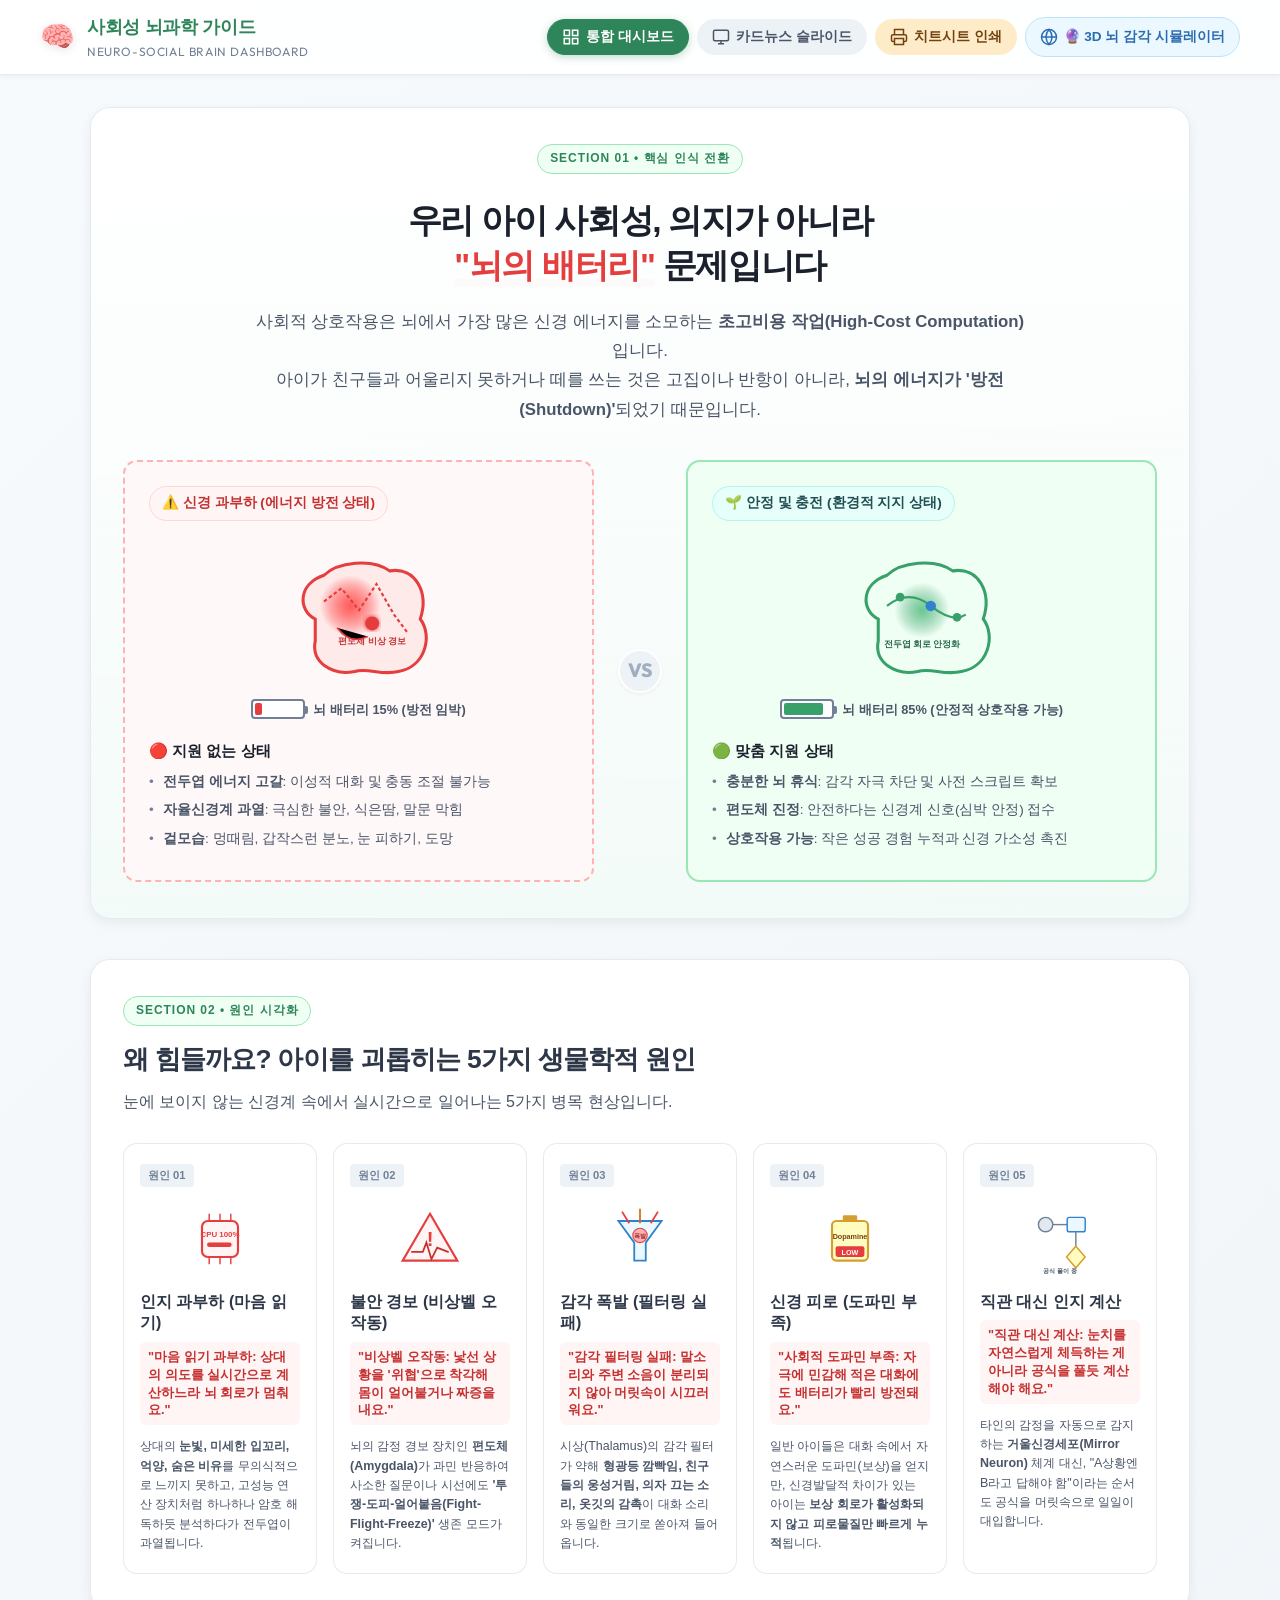
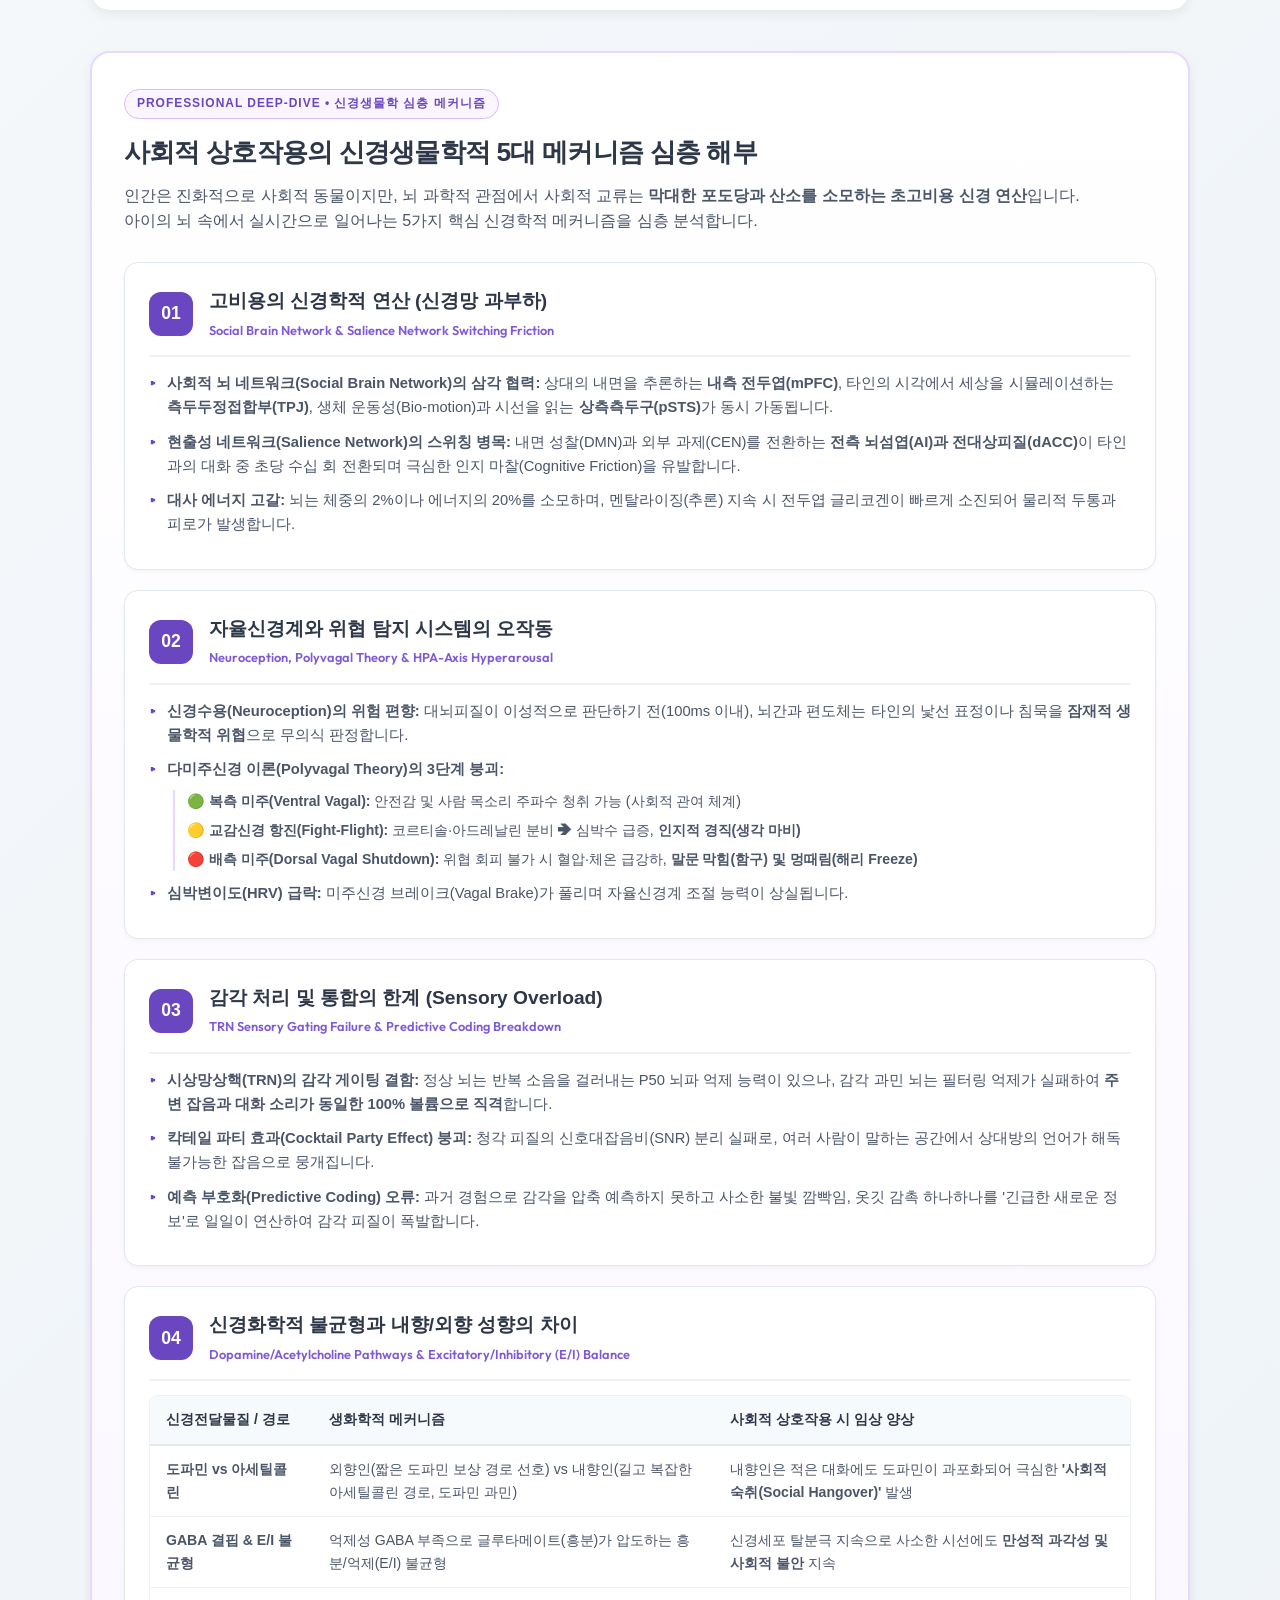
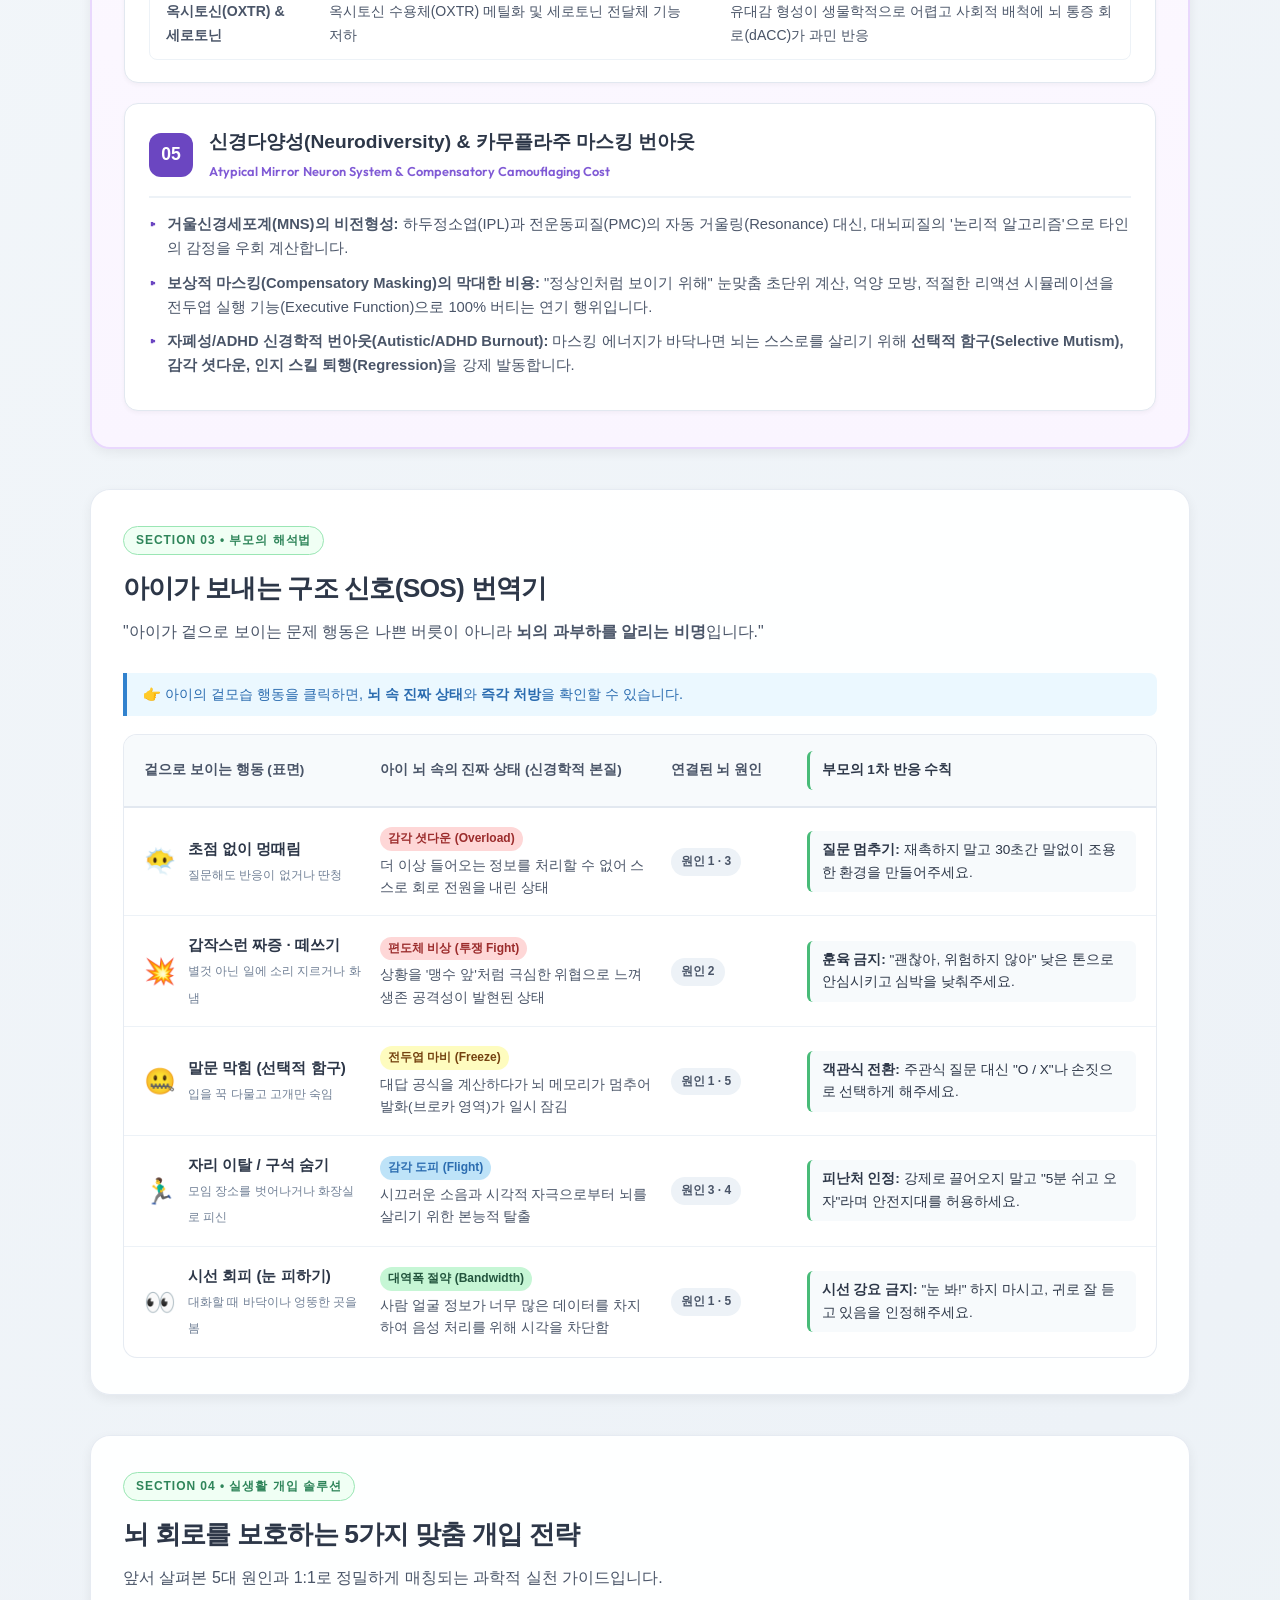
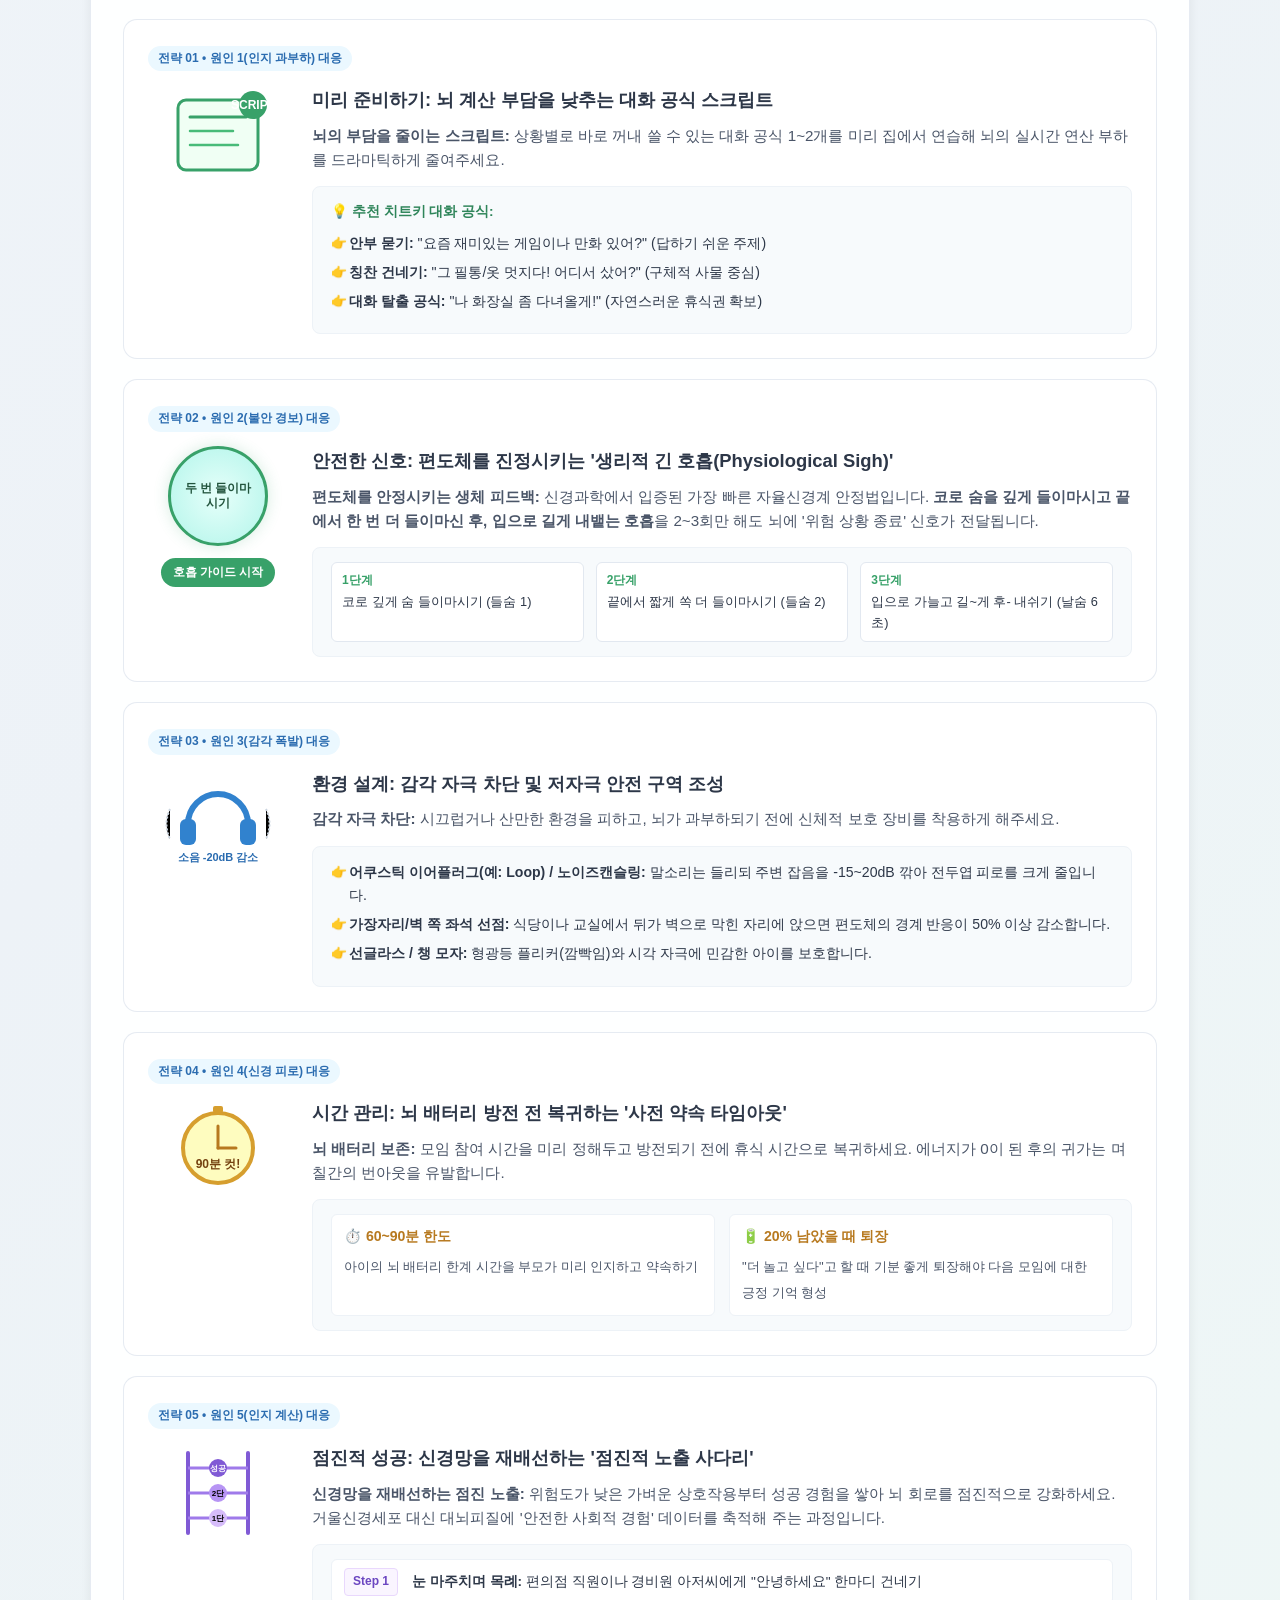
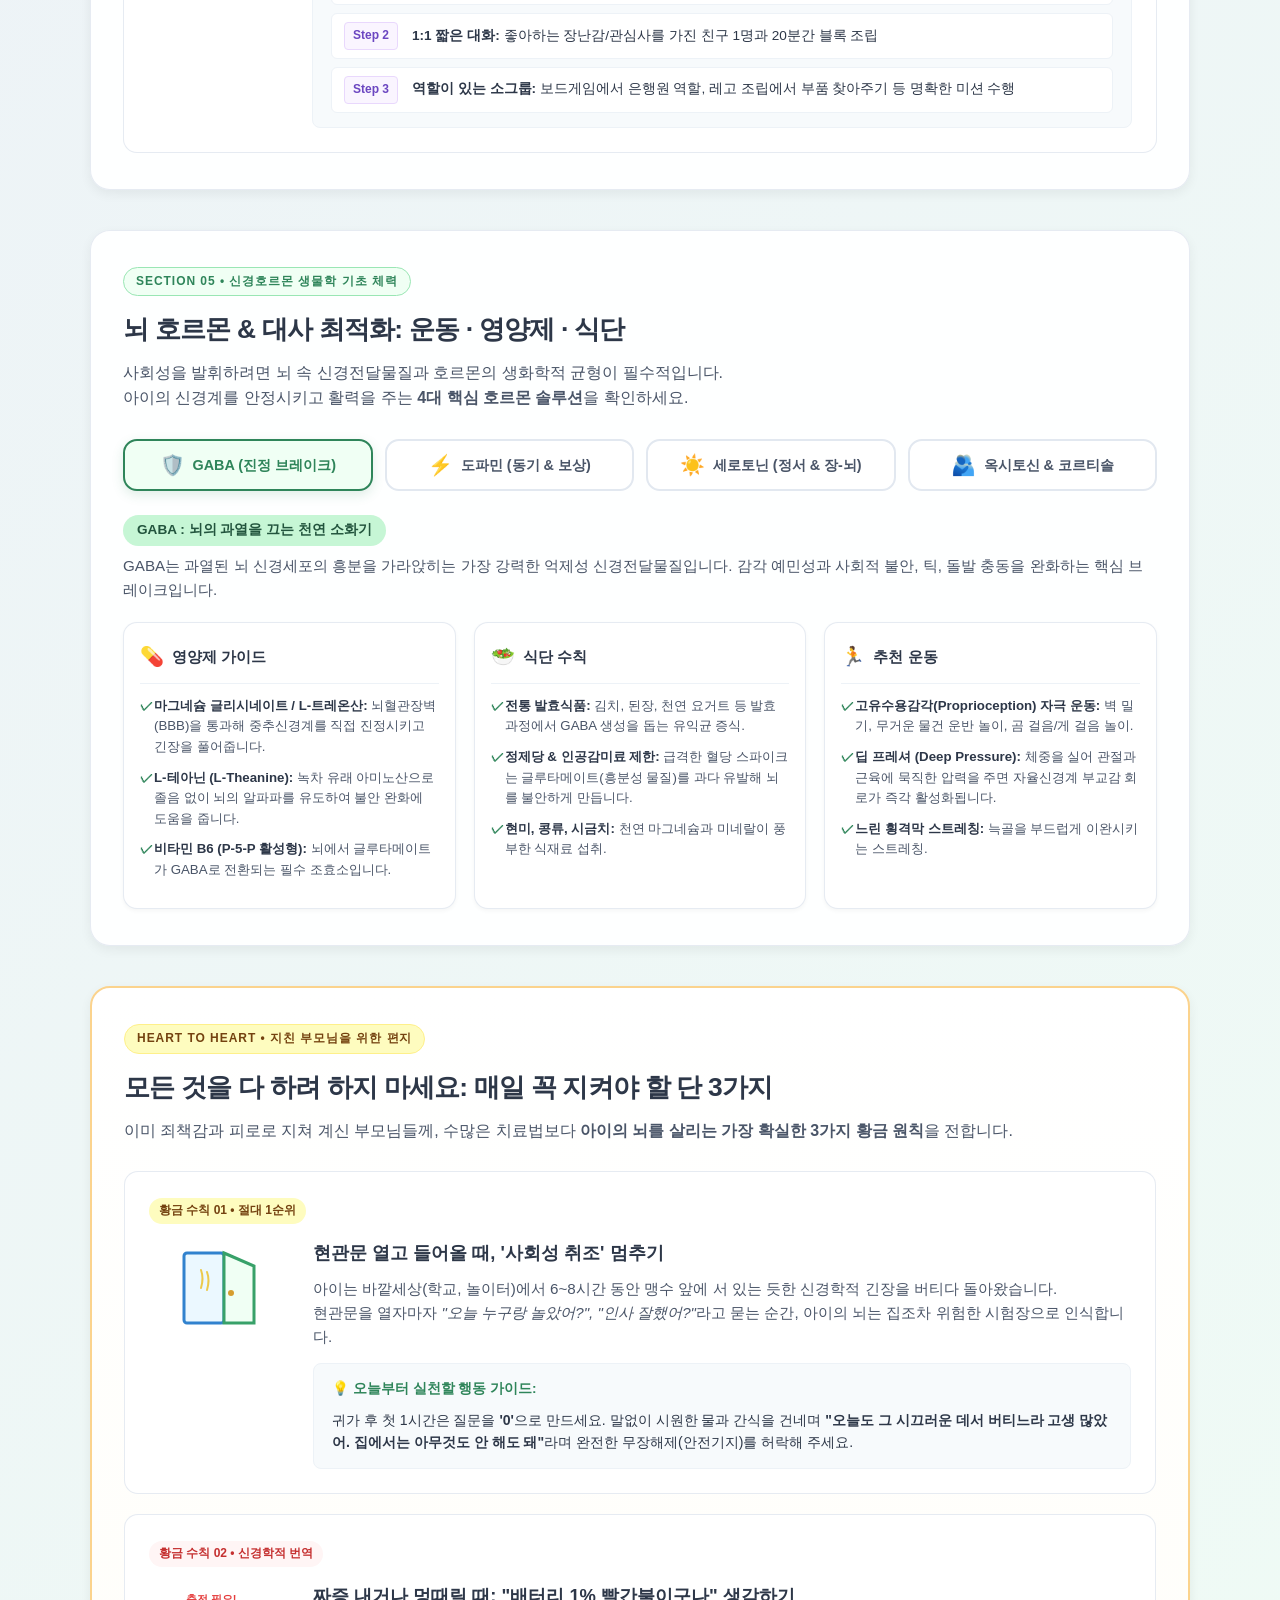
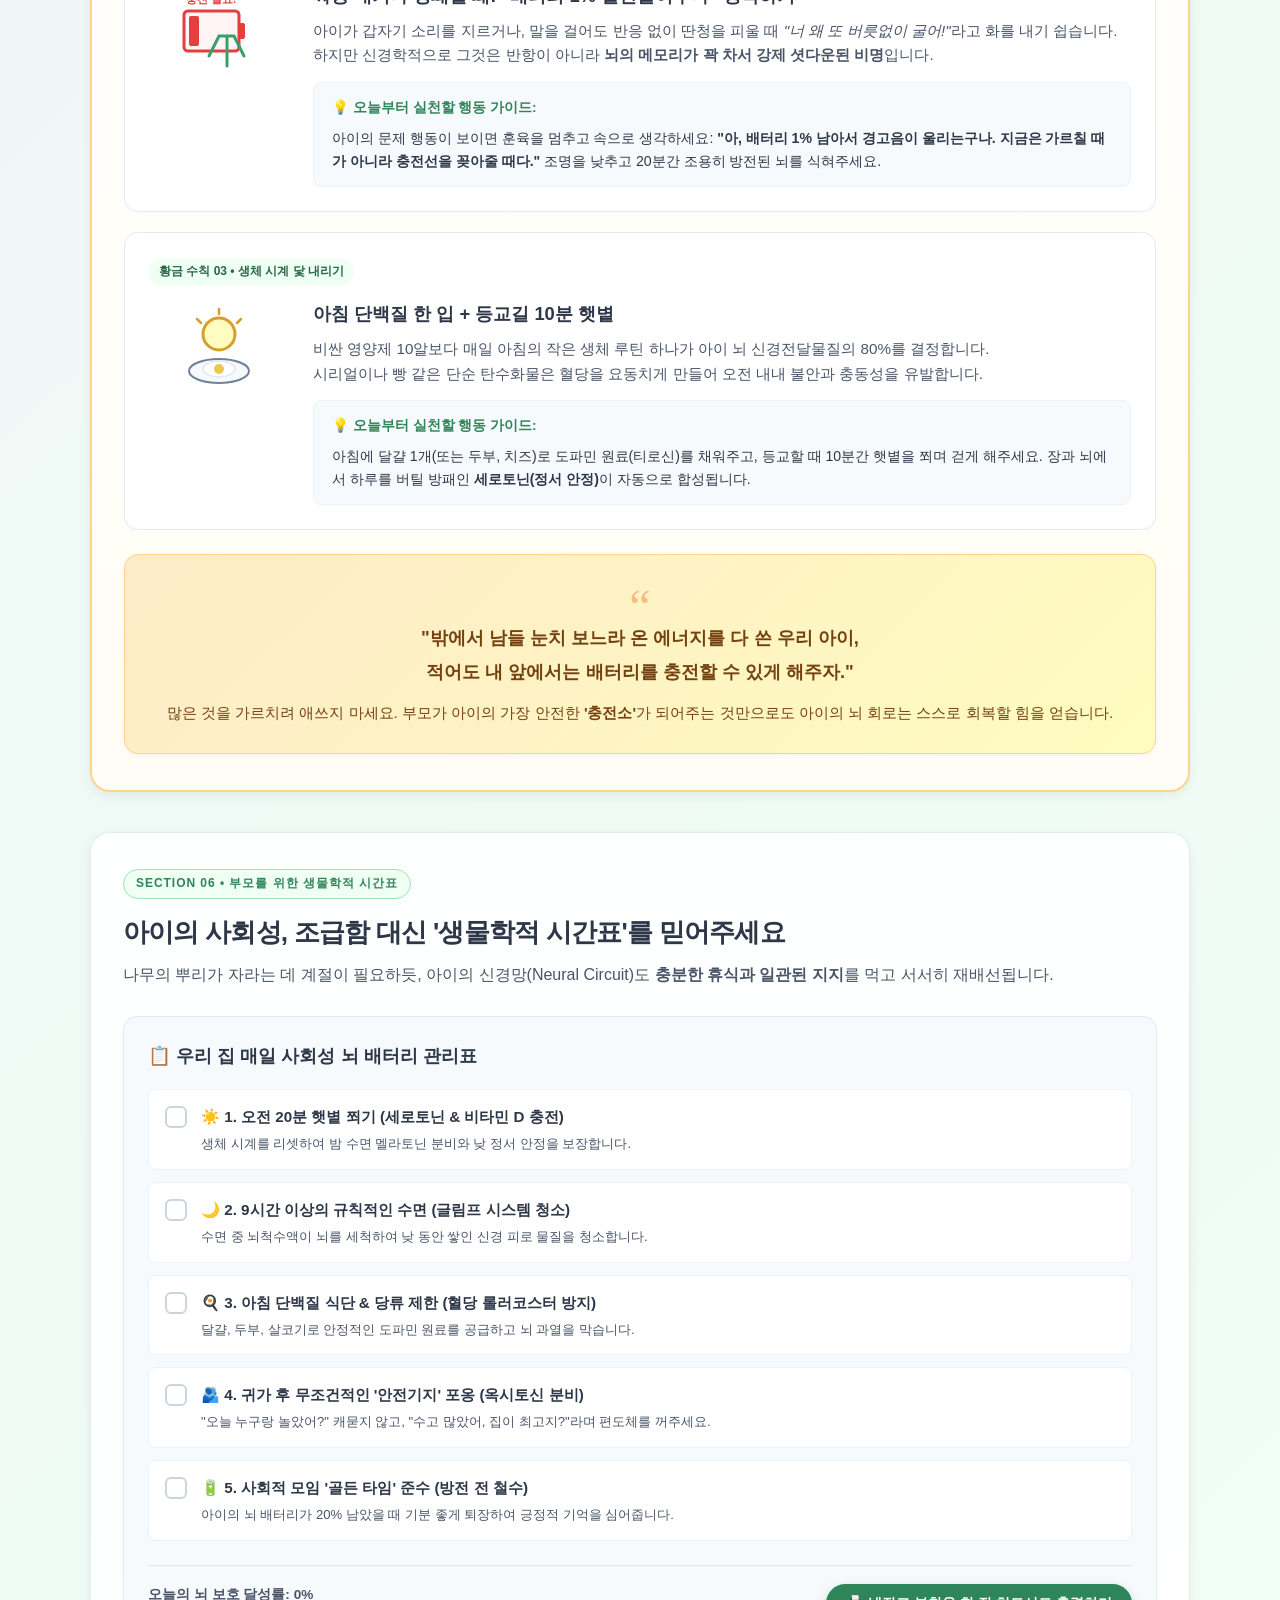
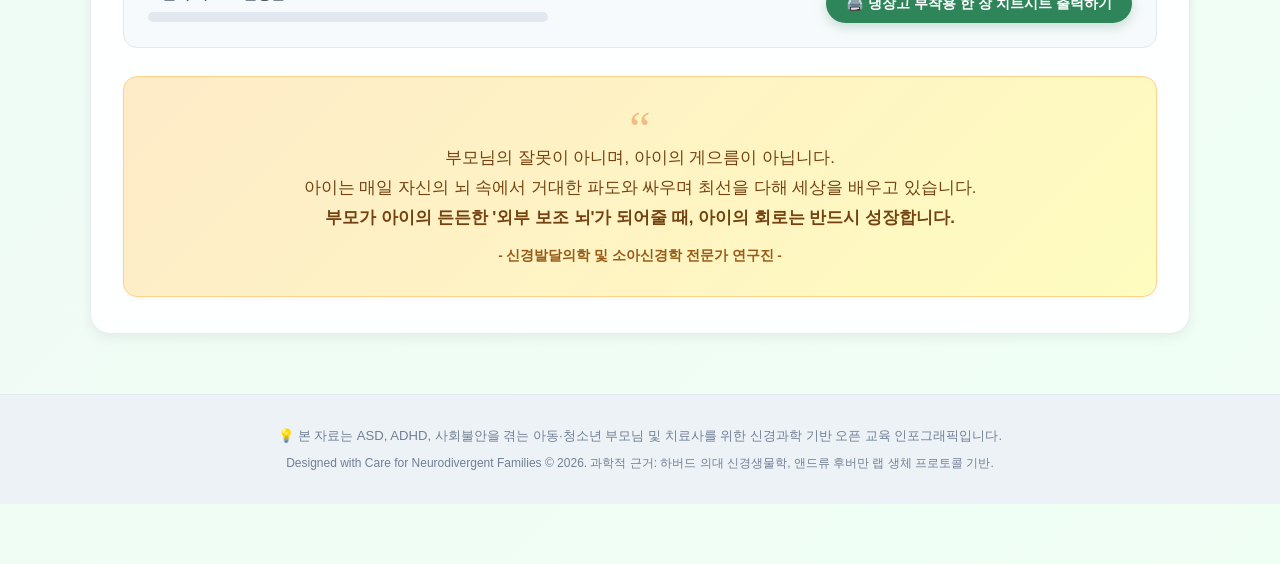
==== commit ffc1e114: "feat: enhance 3d brain simulator with 4 social scenarios, 3-tier clinical action cards, and mobile b" ====
--- a/index.html
+++ b/index.html
@@ -37,6 +37,10 @@
           <svg width="18" height="18" viewBox="0 0 24 24" fill="none" stroke="currentColor" stroke-width="2"><polyline points="6 9 6 2 18 2 18 9"></polyline><path d="M6 18H4a2 2 0 0 1-2-2v-5a2 2 0 0 1 2-2h16a2 2 0 0 1 2 2v5a2 2 0 0 1-2 2h-2"></path><rect x="6" y="14" width="12" height="8"></rect></svg>
           <span>치트시트 인쇄</span>
         </button>
+        <a href="3d_human_brain_synapse_neurodevelopmental_simulator.html" class="view-btn simulator-btn" title="3D WebGL 인간 뇌 해부학 & 시냅스 발달 시뮬레이터 (PC/태블릿 권장)">
+          <svg width="18" height="18" viewBox="0 0 24 24" fill="none" stroke="currentColor" stroke-width="2"><circle cx="12" cy="12" r="10"></circle><path d="M12 2a15.3 15.3 0 0 1 4 10 15.3 15.3 0 0 1-4 10 15.3 15.3 0 0 1-4-10 15.3 15.3 0 0 1 4-10z"></path><path d="M2 12h20"></path></svg>
+          <span>🔮 3D 뇌 감각 시뮬레이터</span>
+        </a>
       </div>
     </div>
   </header>
--- a/style.css
+++ b/style.css
@@ -164,6 +164,18 @@
   background: #fbd38d;
 }
 
+.view-btn.simulator-btn {
+  background: #ebf8ff;
+  color: #2b6cb0;
+  border-color: #bee3f8;
+  text-decoration: none;
+}
+
+.view-btn.simulator-btn:hover {
+  background: #bee3f8;
+  color: #2c5282;
+}
+
 /* ============================================================ */
 /* [메인 레이아웃 래퍼]                                        */
 /* ============================================================ */
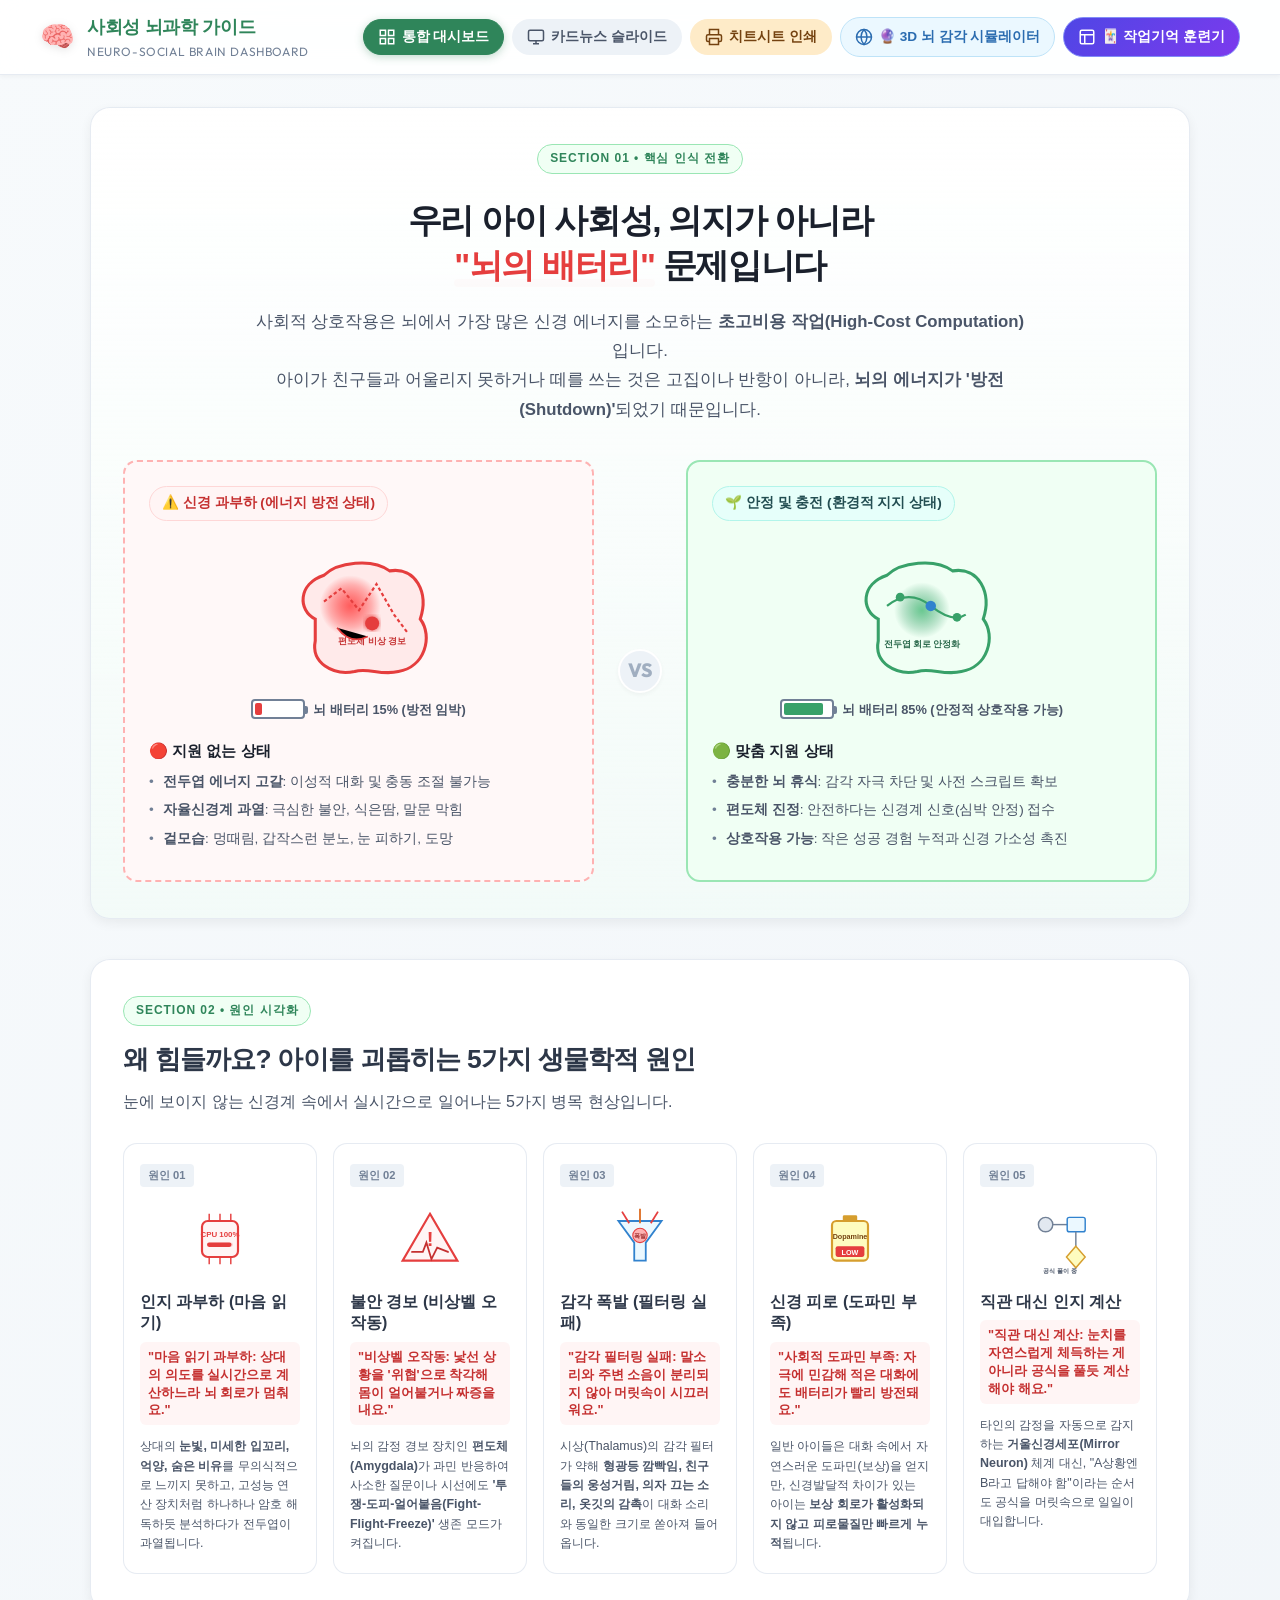
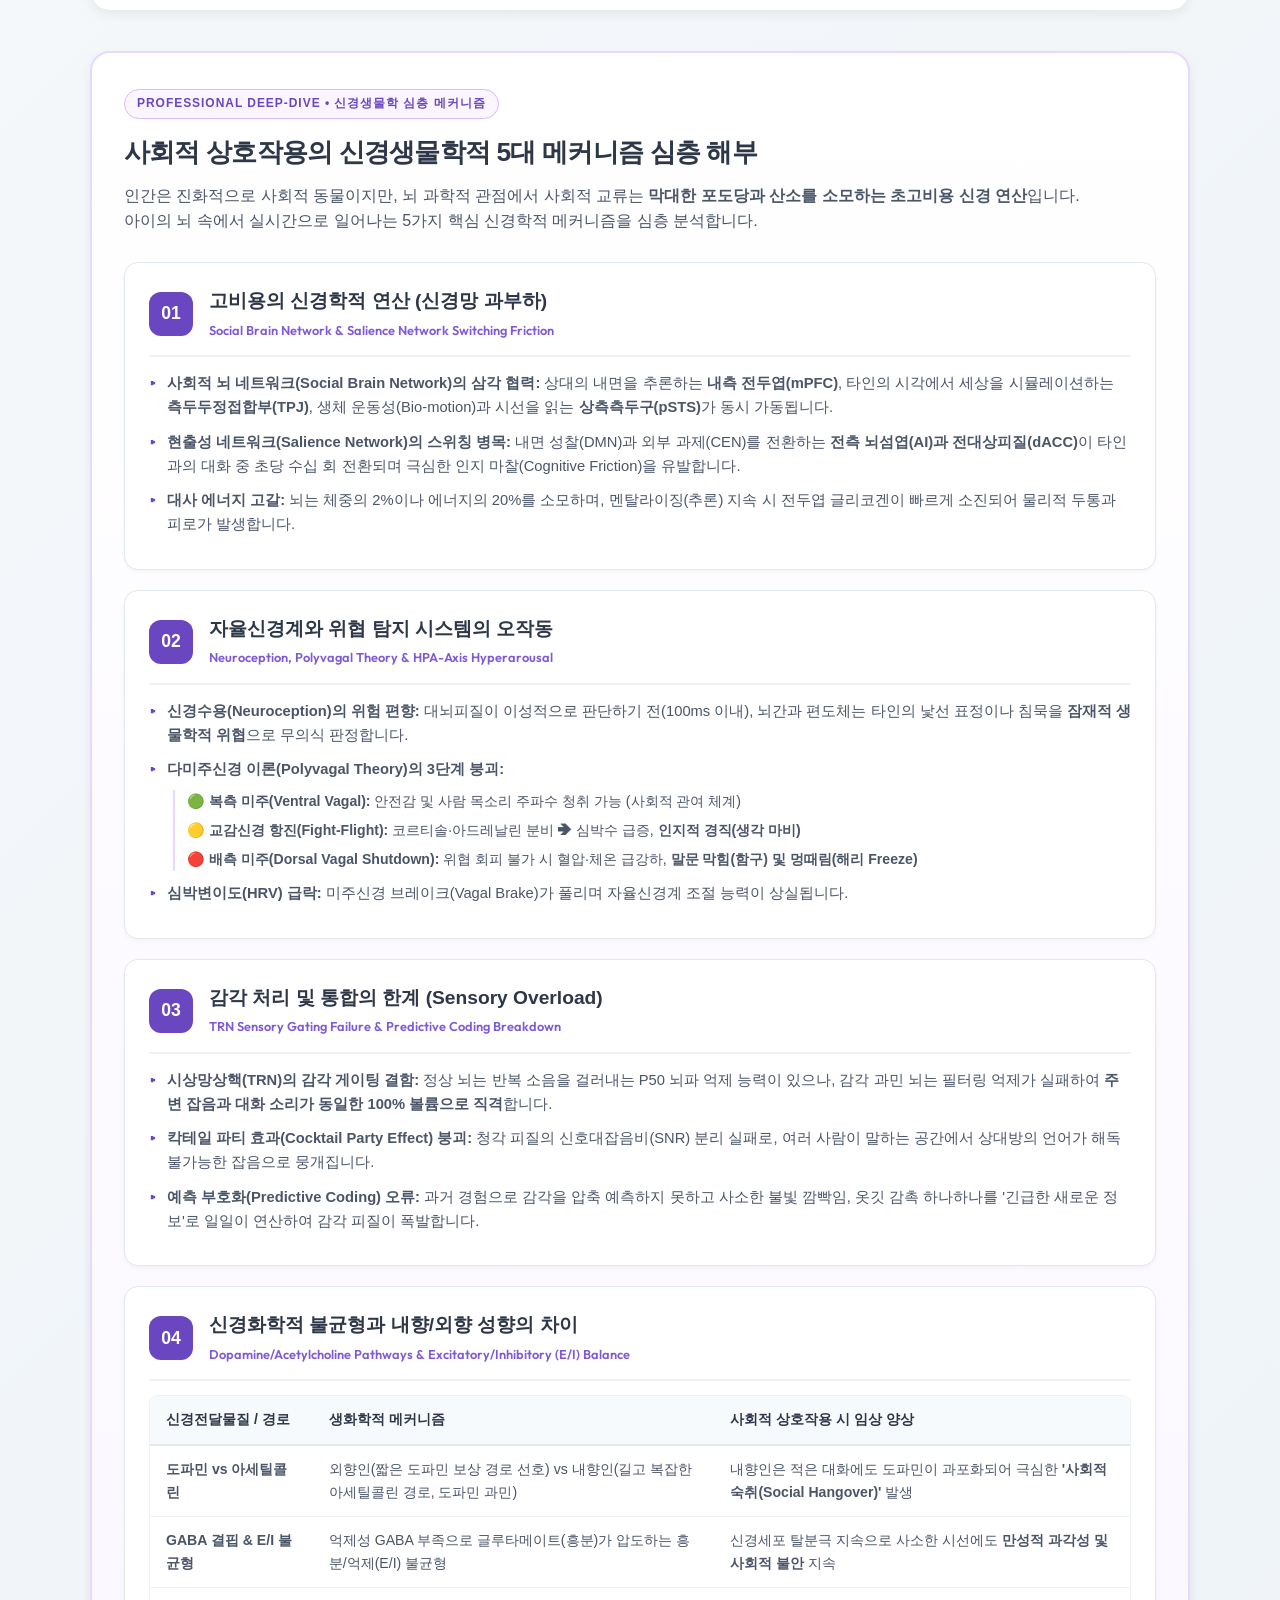
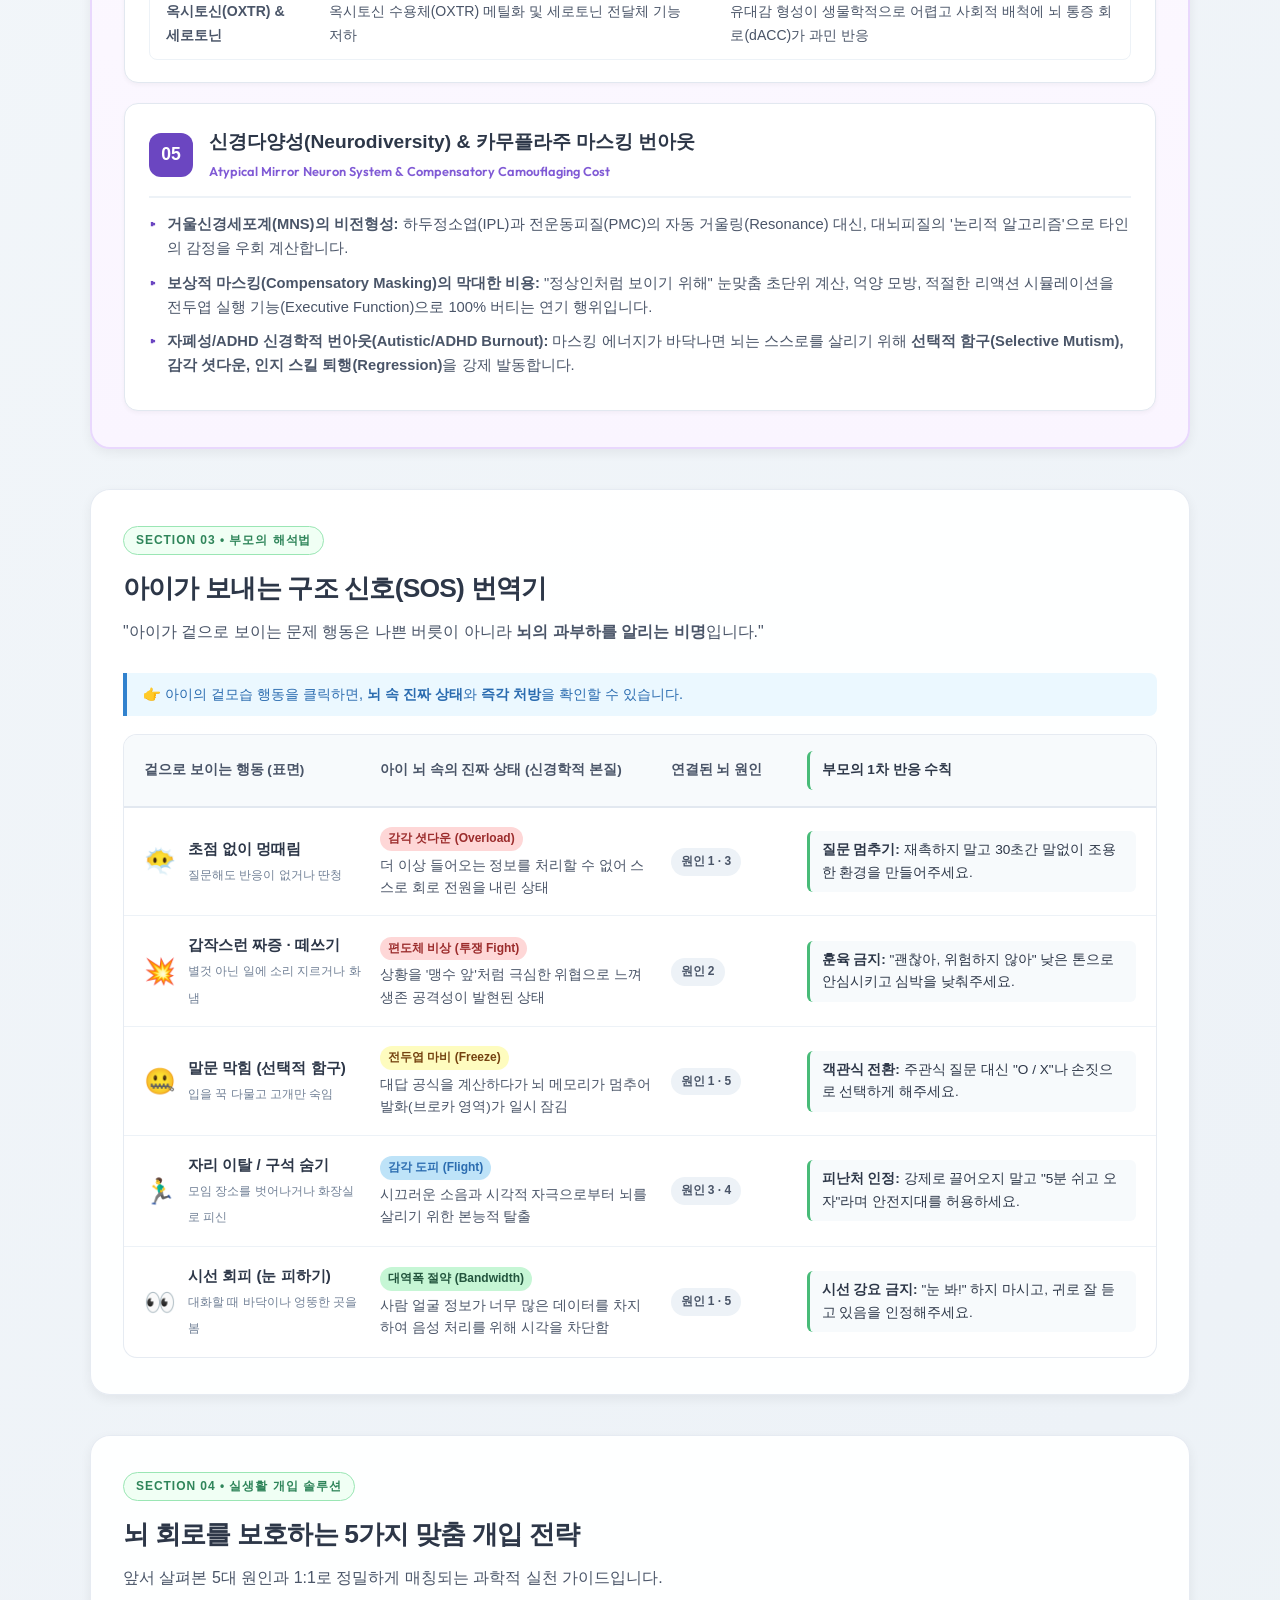
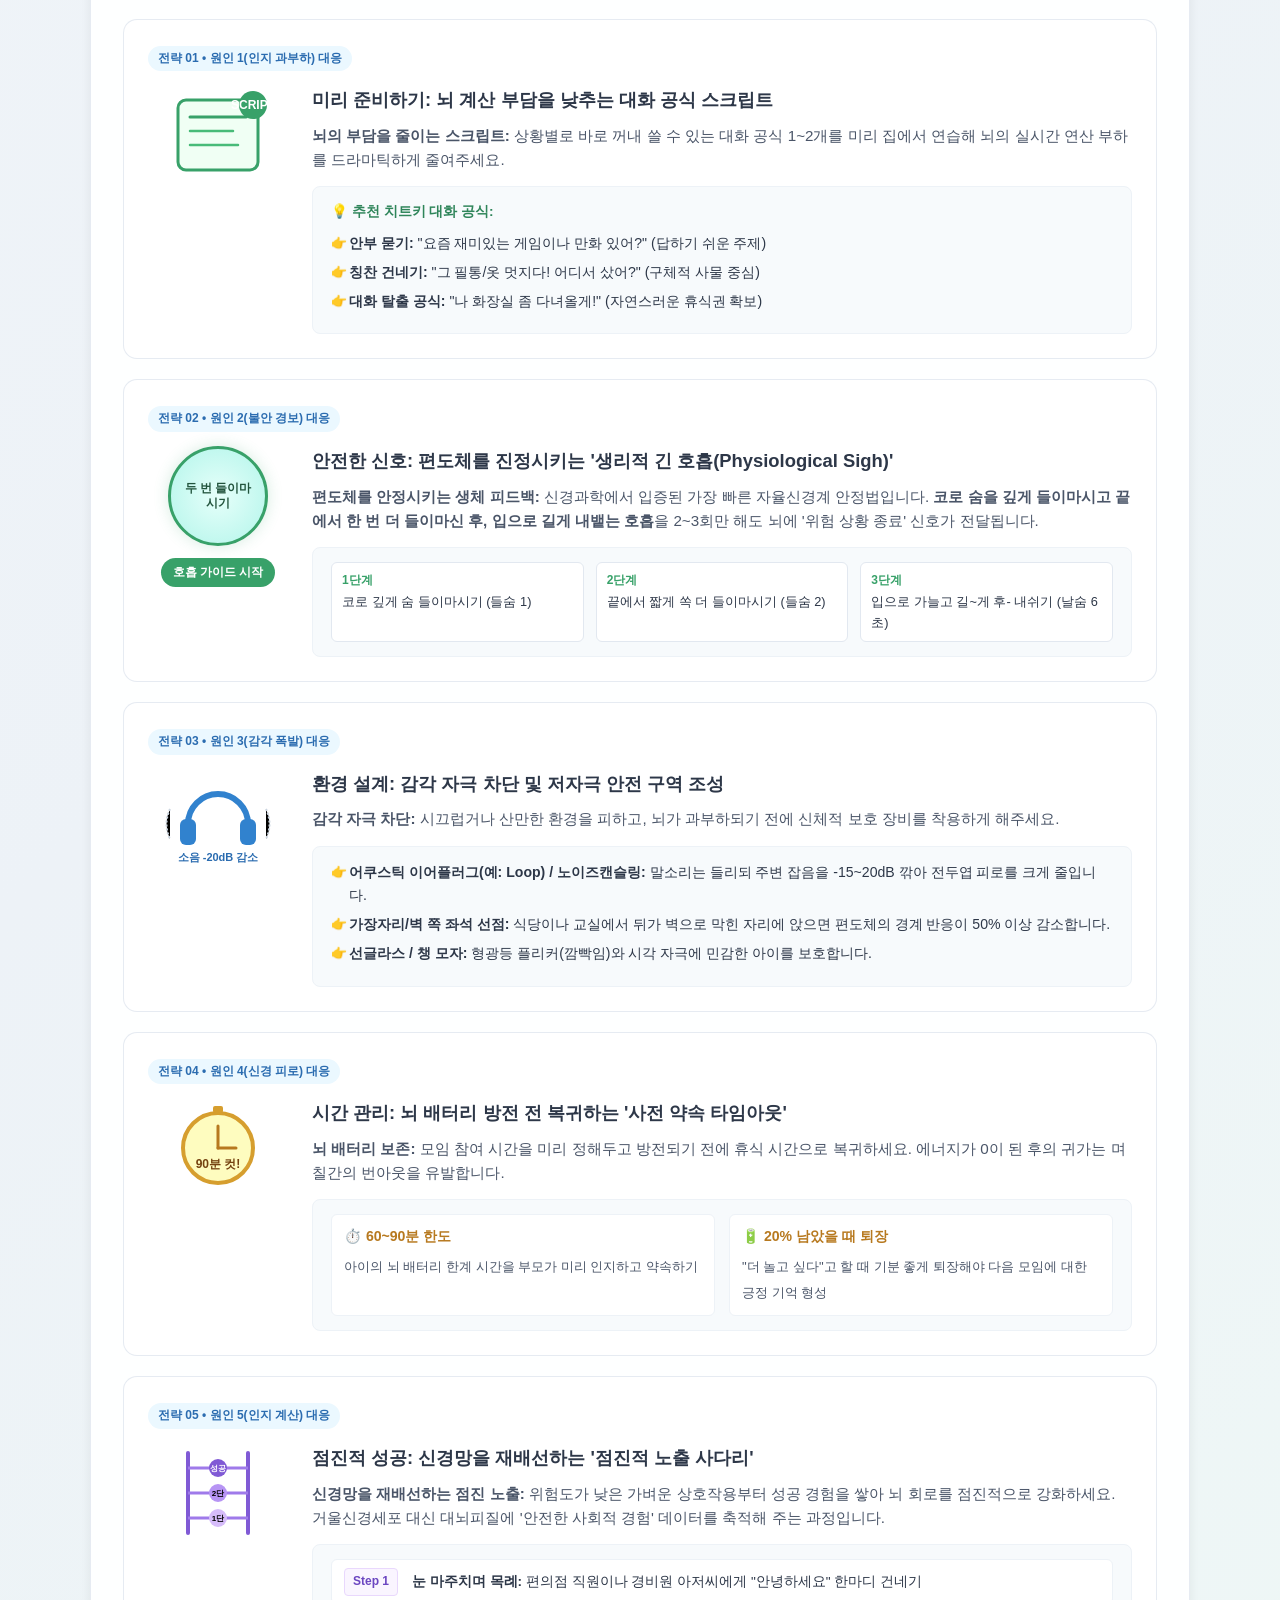
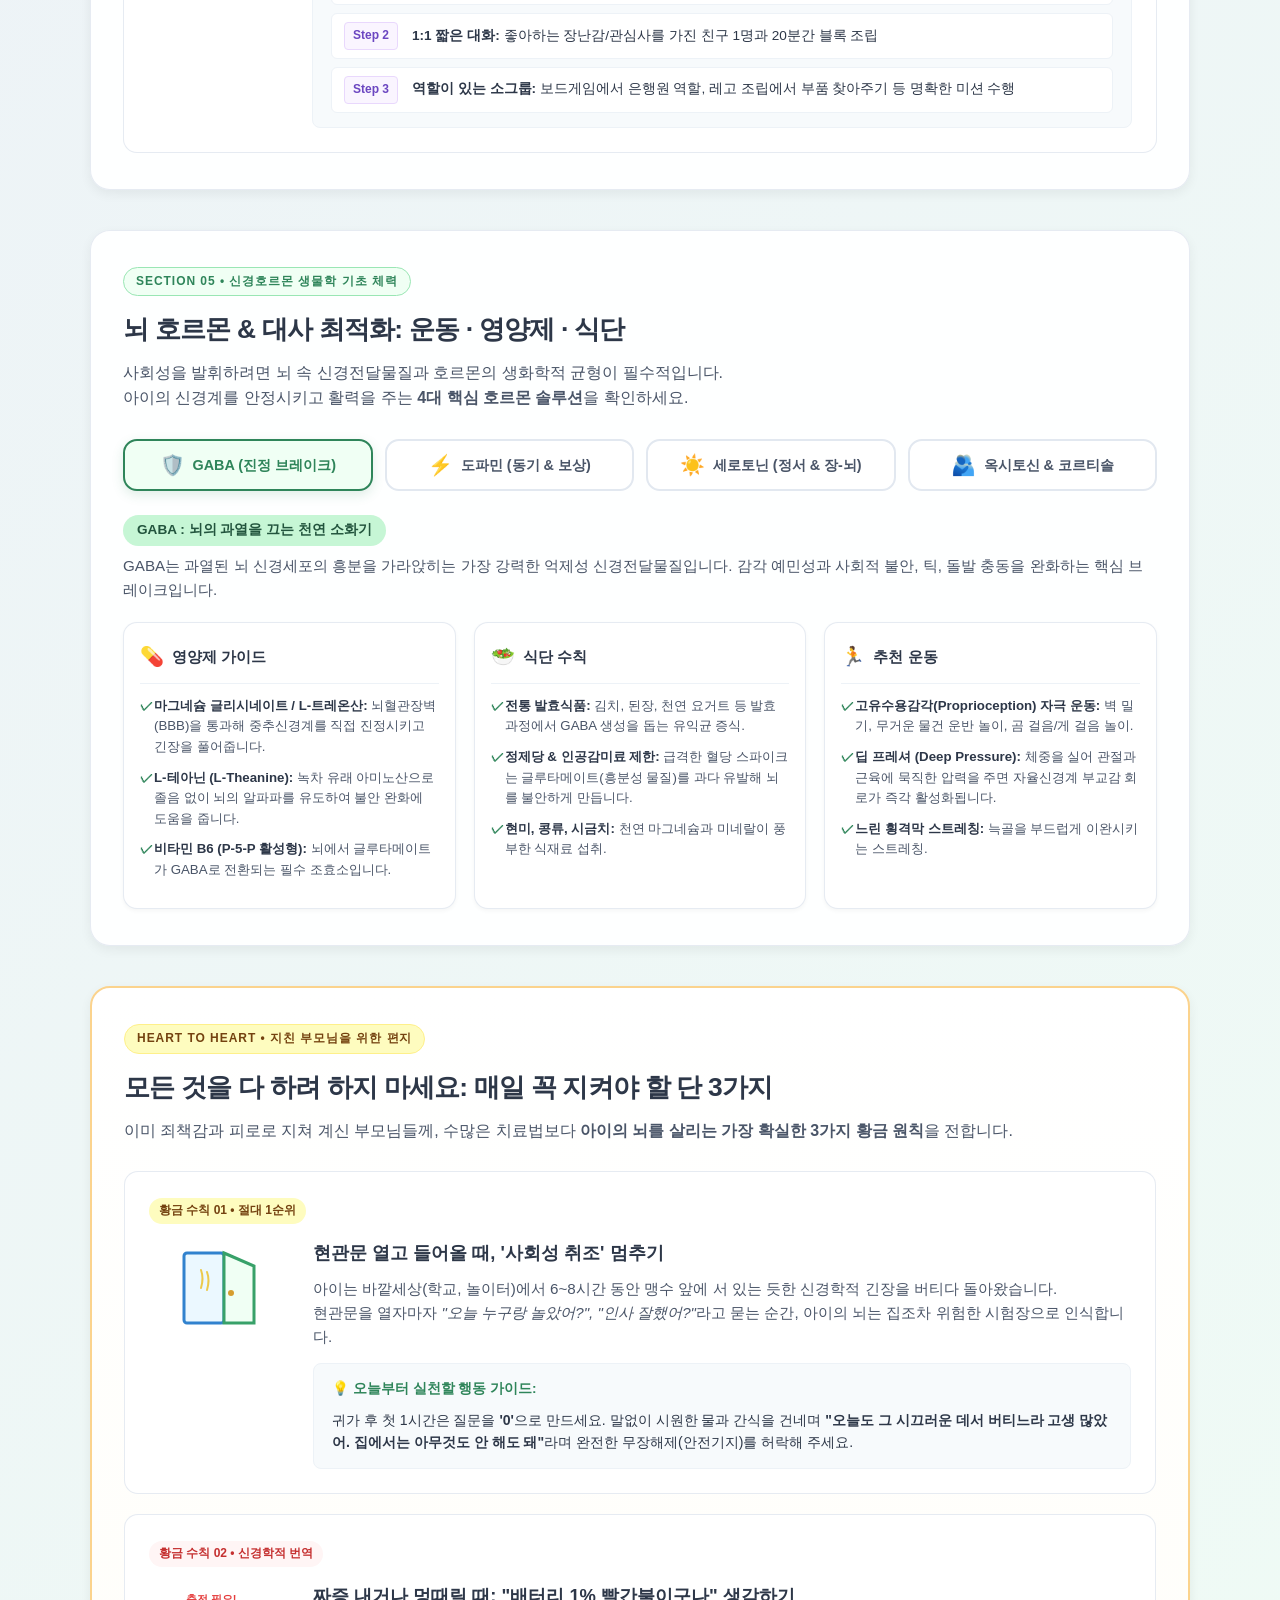
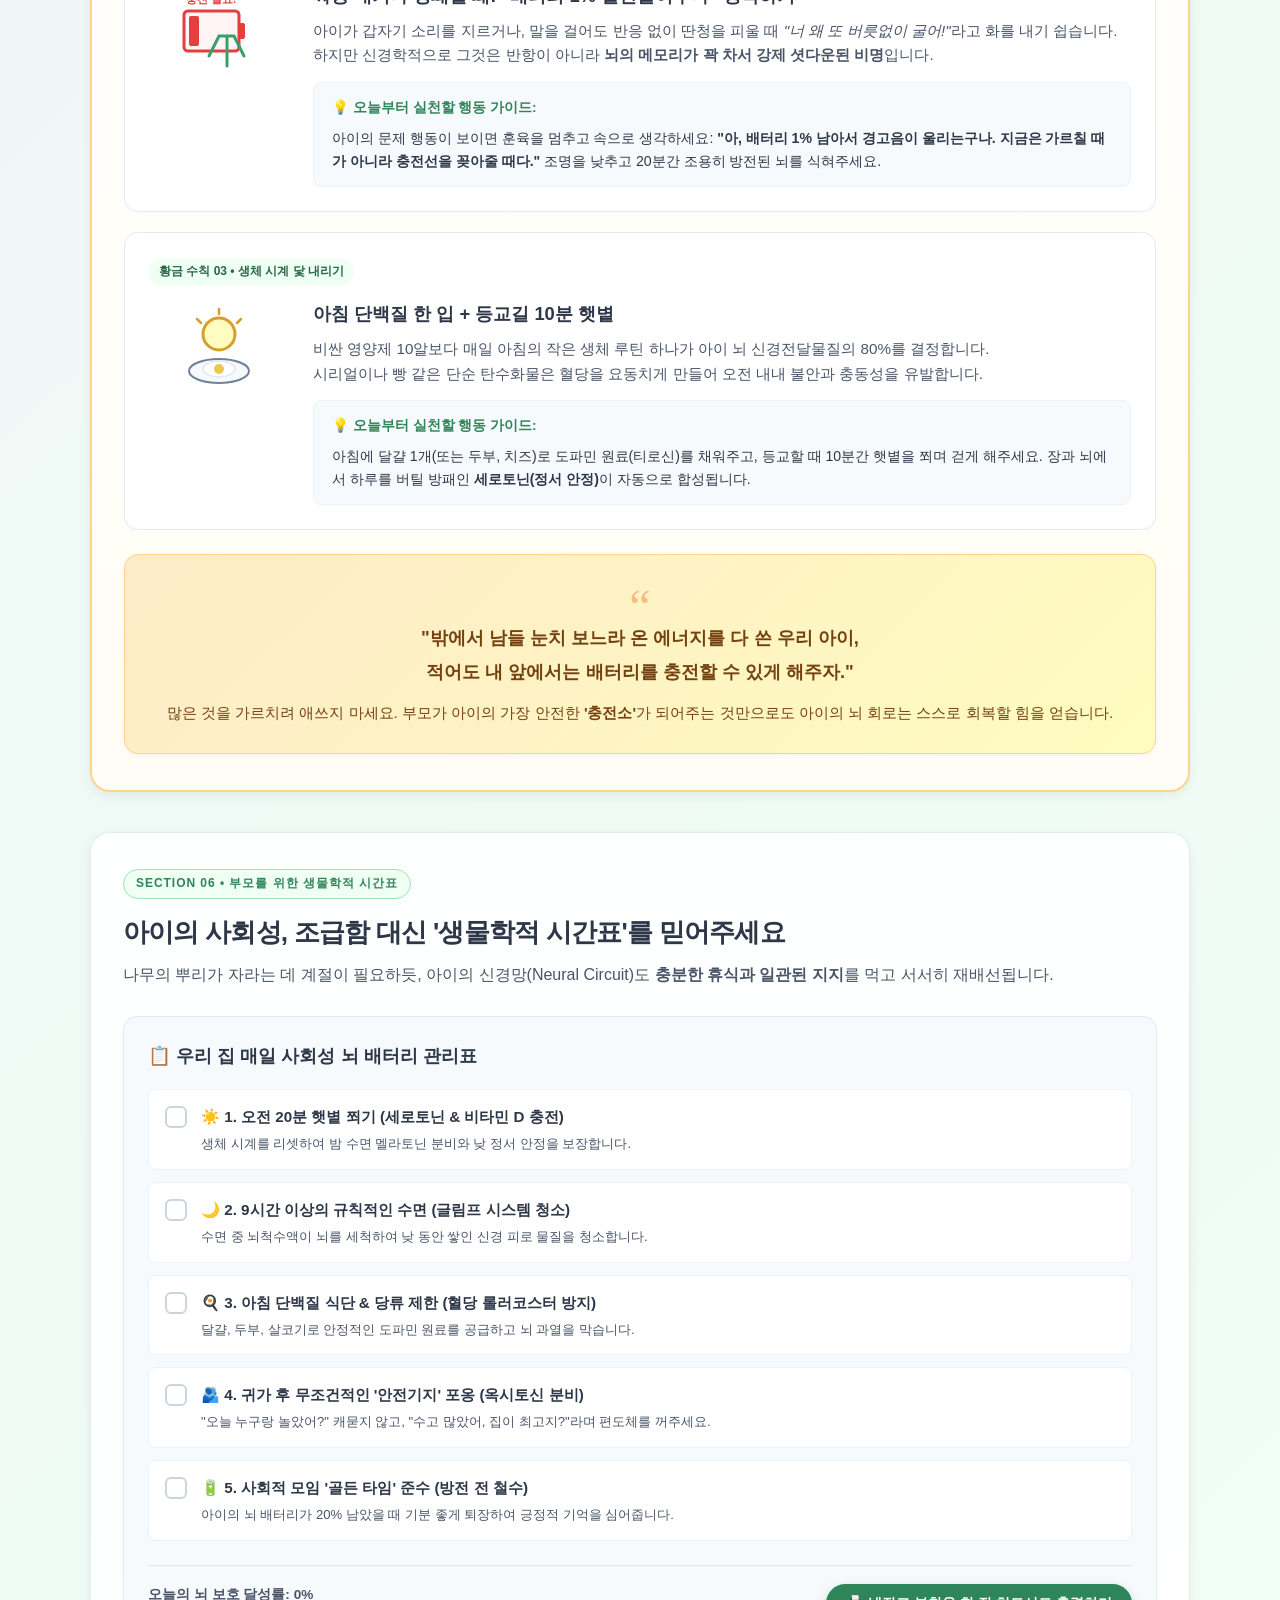
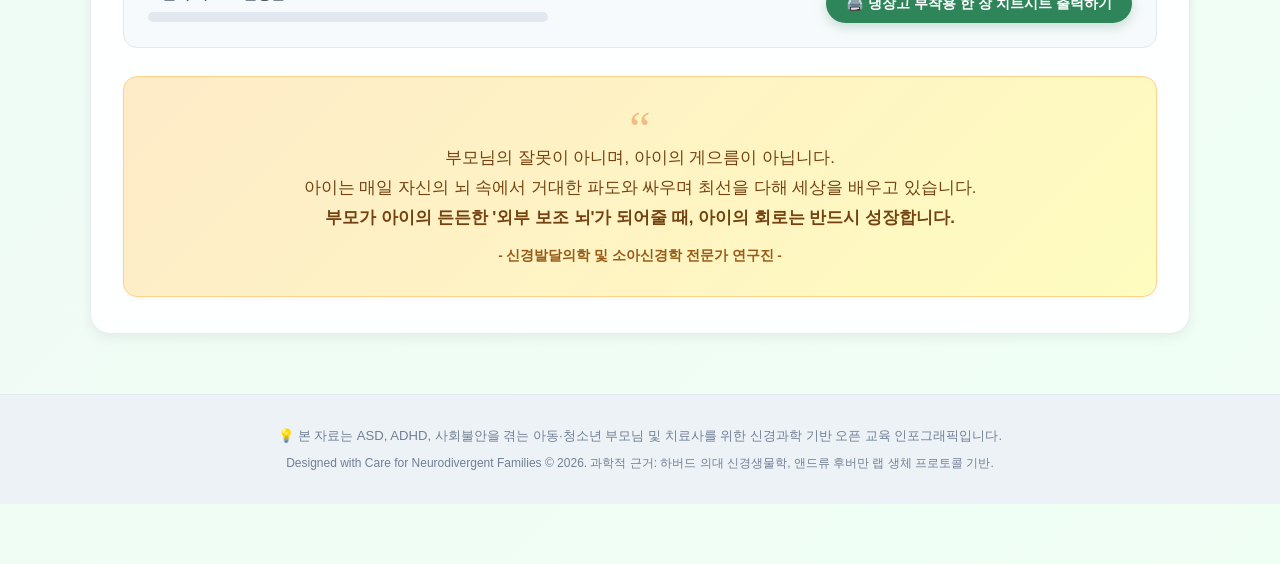
==== commit 749b778f: "feat: enhance BrainSpan working memory trainer with gamification, multi-profiles, and cognitive mode" ====
--- a/index.html
+++ b/index.html
@@ -40,6 +40,10 @@
         <a href="3d_human_brain_synapse_neurodevelopmental_simulator.html" class="view-btn simulator-btn" title="3D WebGL 인간 뇌 해부학 & 시냅스 발달 시뮬레이터 (PC/태블릿 권장)">
           <svg width="18" height="18" viewBox="0 0 24 24" fill="none" stroke="currentColor" stroke-width="2"><circle cx="12" cy="12" r="10"></circle><path d="M12 2a15.3 15.3 0 0 1 4 10 15.3 15.3 0 0 1-4 10 15.3 15.3 0 0 1-4-10 15.3 15.3 0 0 1 4-10z"></path><path d="M2 12h20"></path></svg>
           <span>🔮 3D 뇌 감각 시뮬레이터</span>
+        </a>
+        <a href="code_artifact.html" class="view-btn simulator-btn" style="background: linear-gradient(135deg, #4f46e5, #7c3aed); color: #fff; border-color: #818cf8;" title="BrainSpan 작업기억 확장 트럼프 훈련기 (인지재활 게이미피케이션)">
+          <svg width="18" height="18" viewBox="0 0 24 24" fill="none" stroke="currentColor" stroke-width="2"><rect x="3" y="3" width="18" height="18" rx="2" ry="2"></rect><line x1="3" y1="9" x2="21" y2="9"></line><line x1="9" y1="21" x2="9" y2="9"></line></svg>
+          <span>🃏 작업기억 훈련기</span>
         </a>
       </div>
     </div>
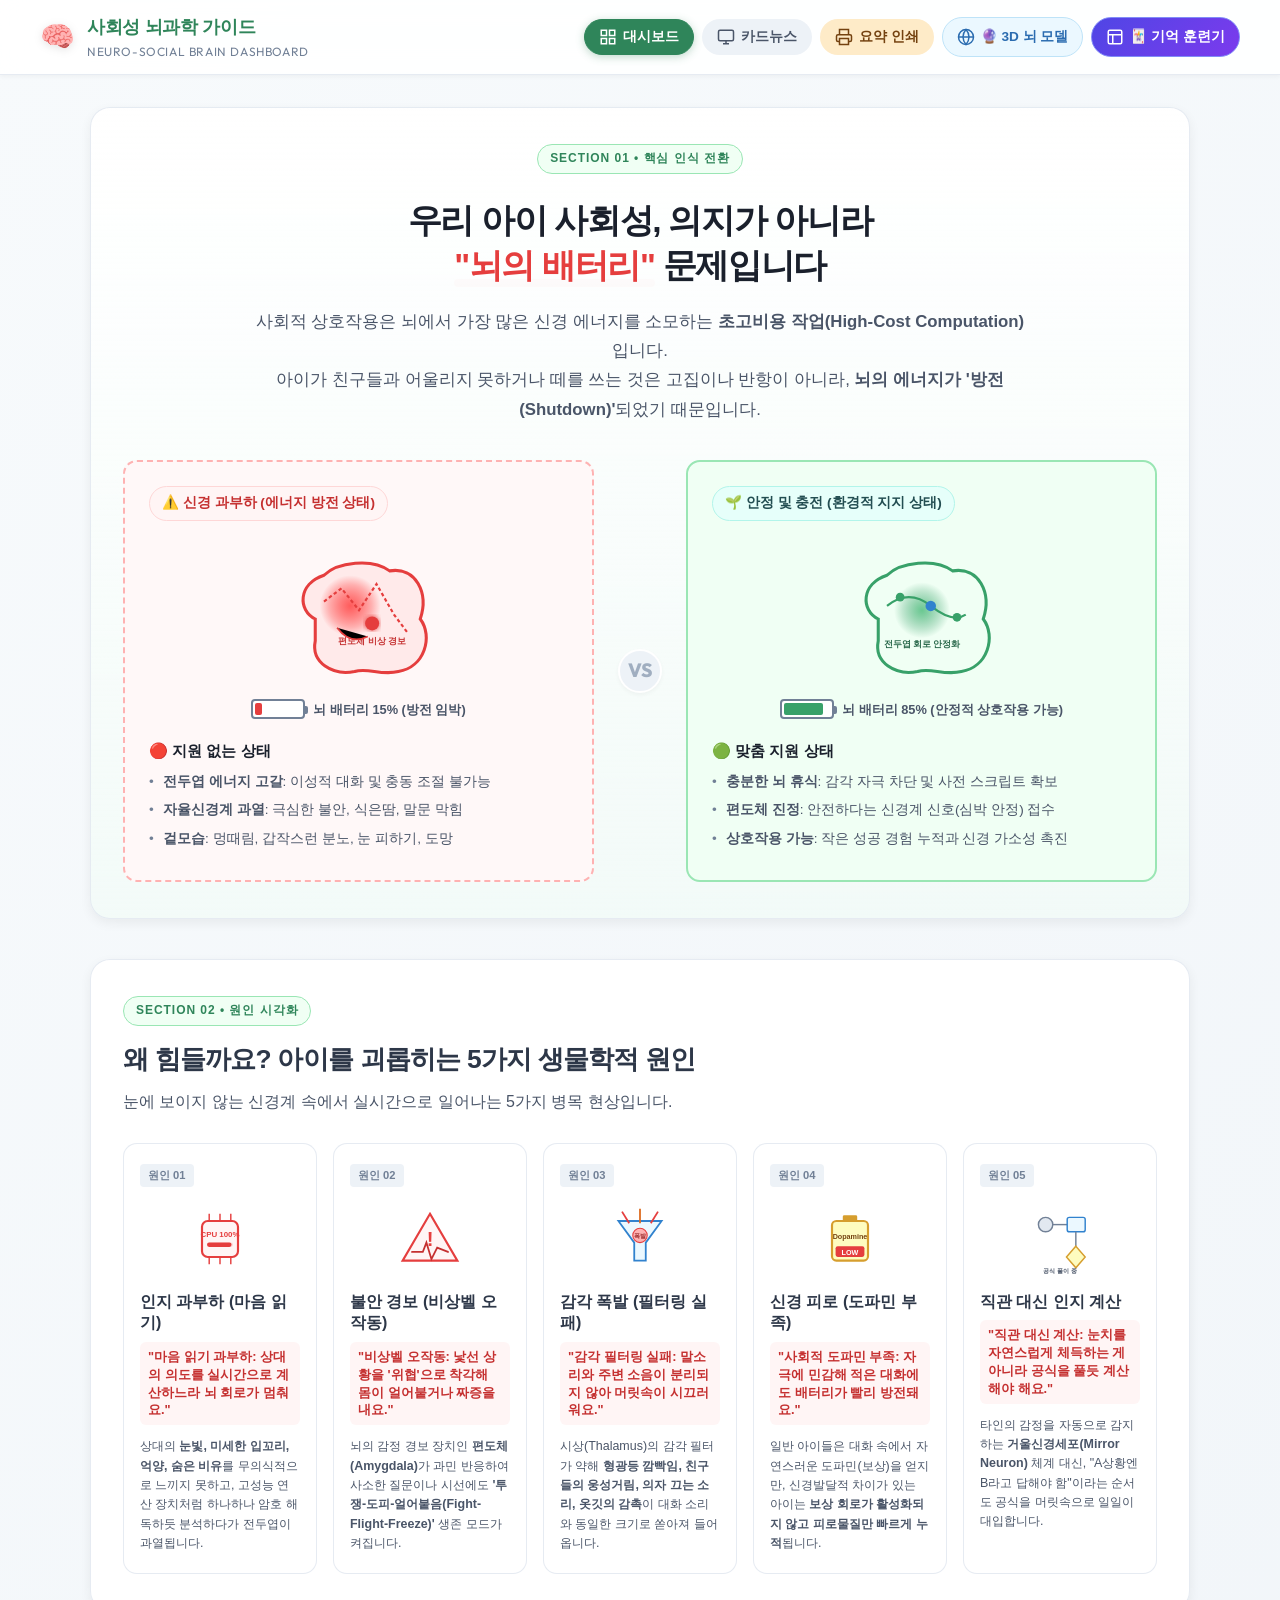
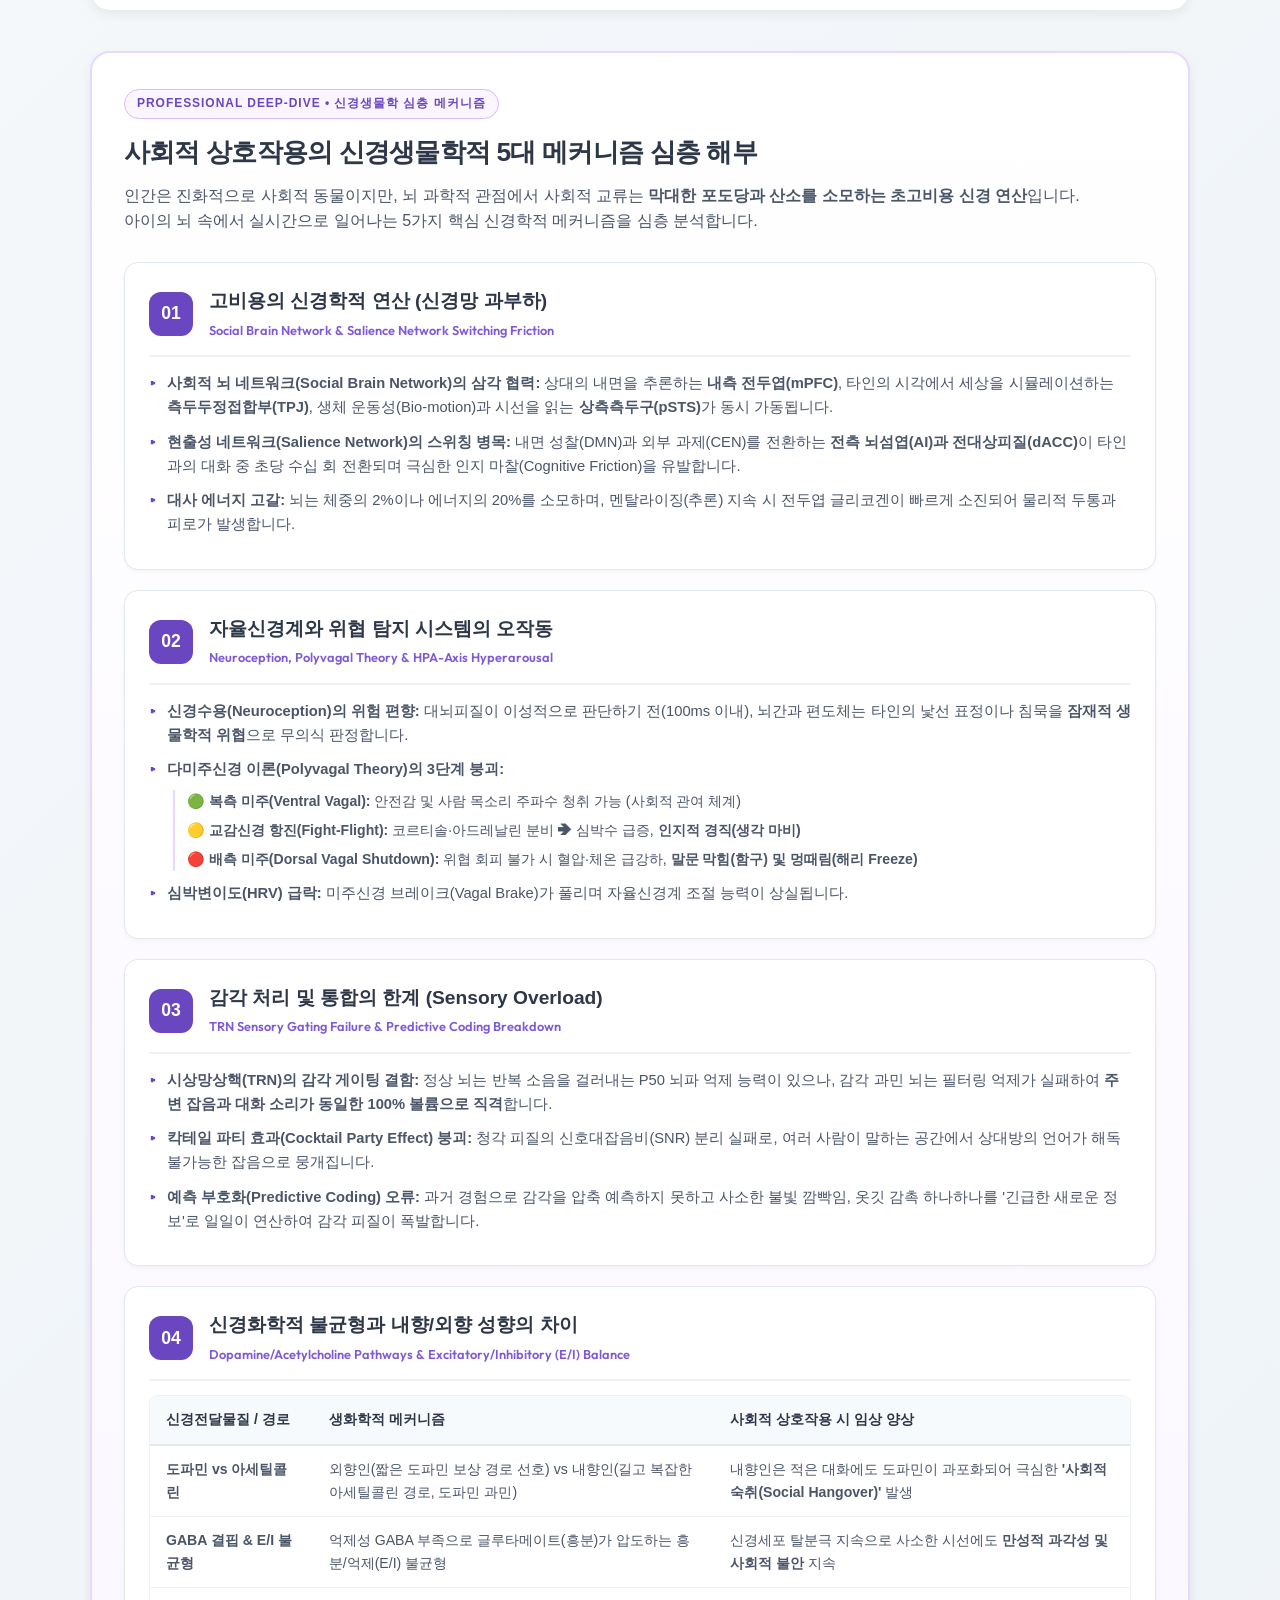
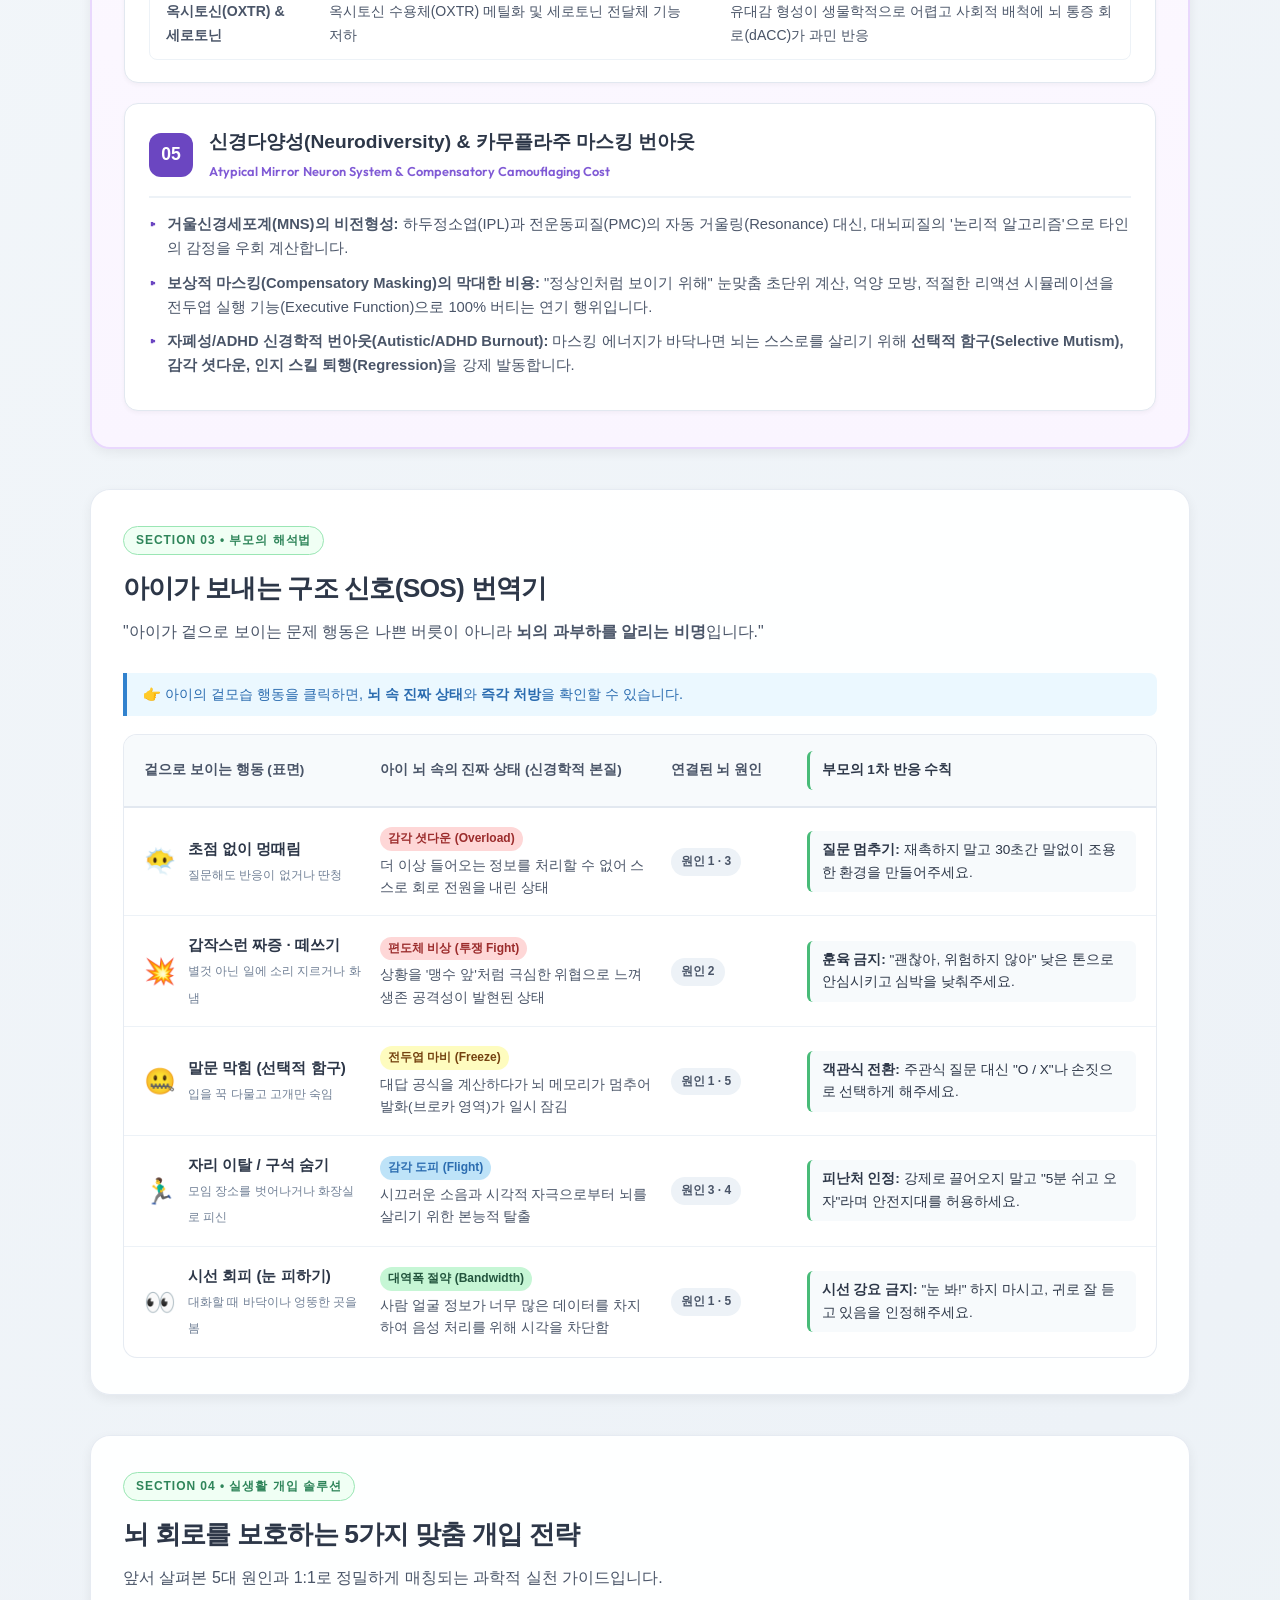
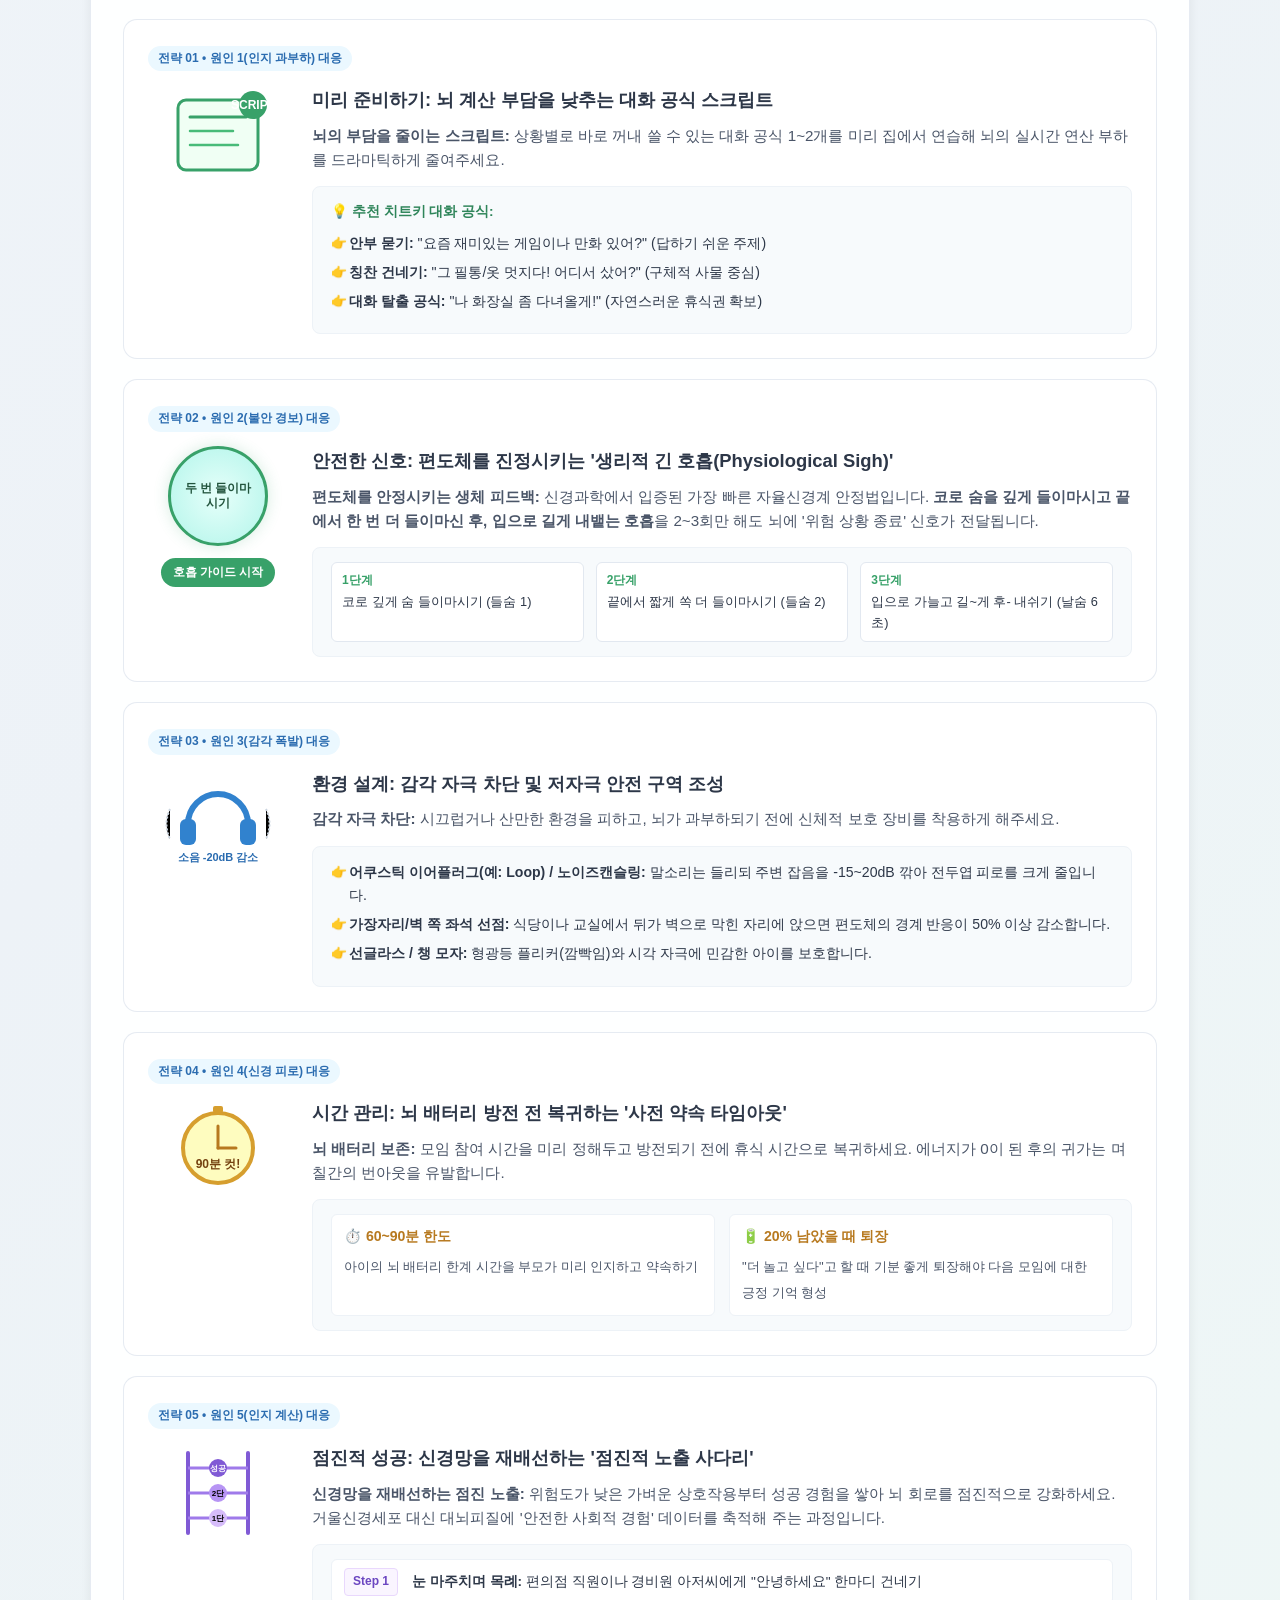
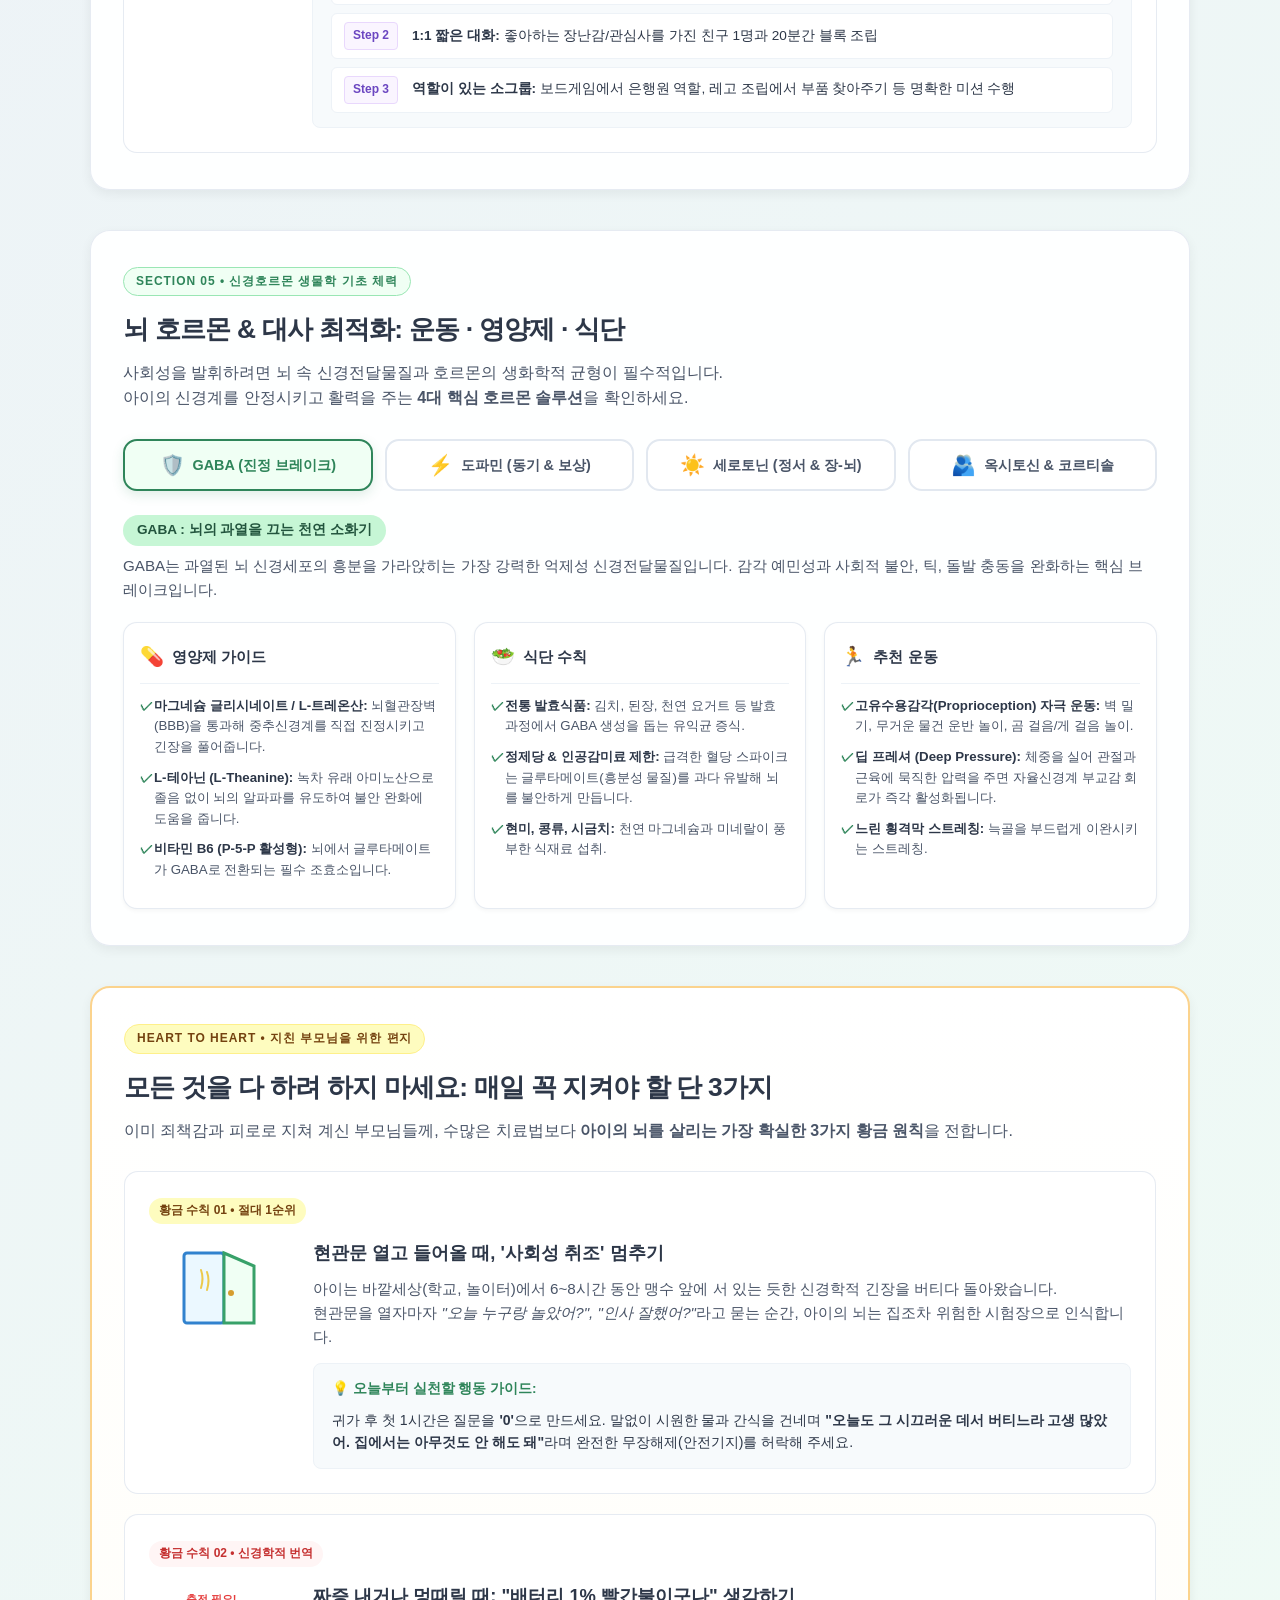
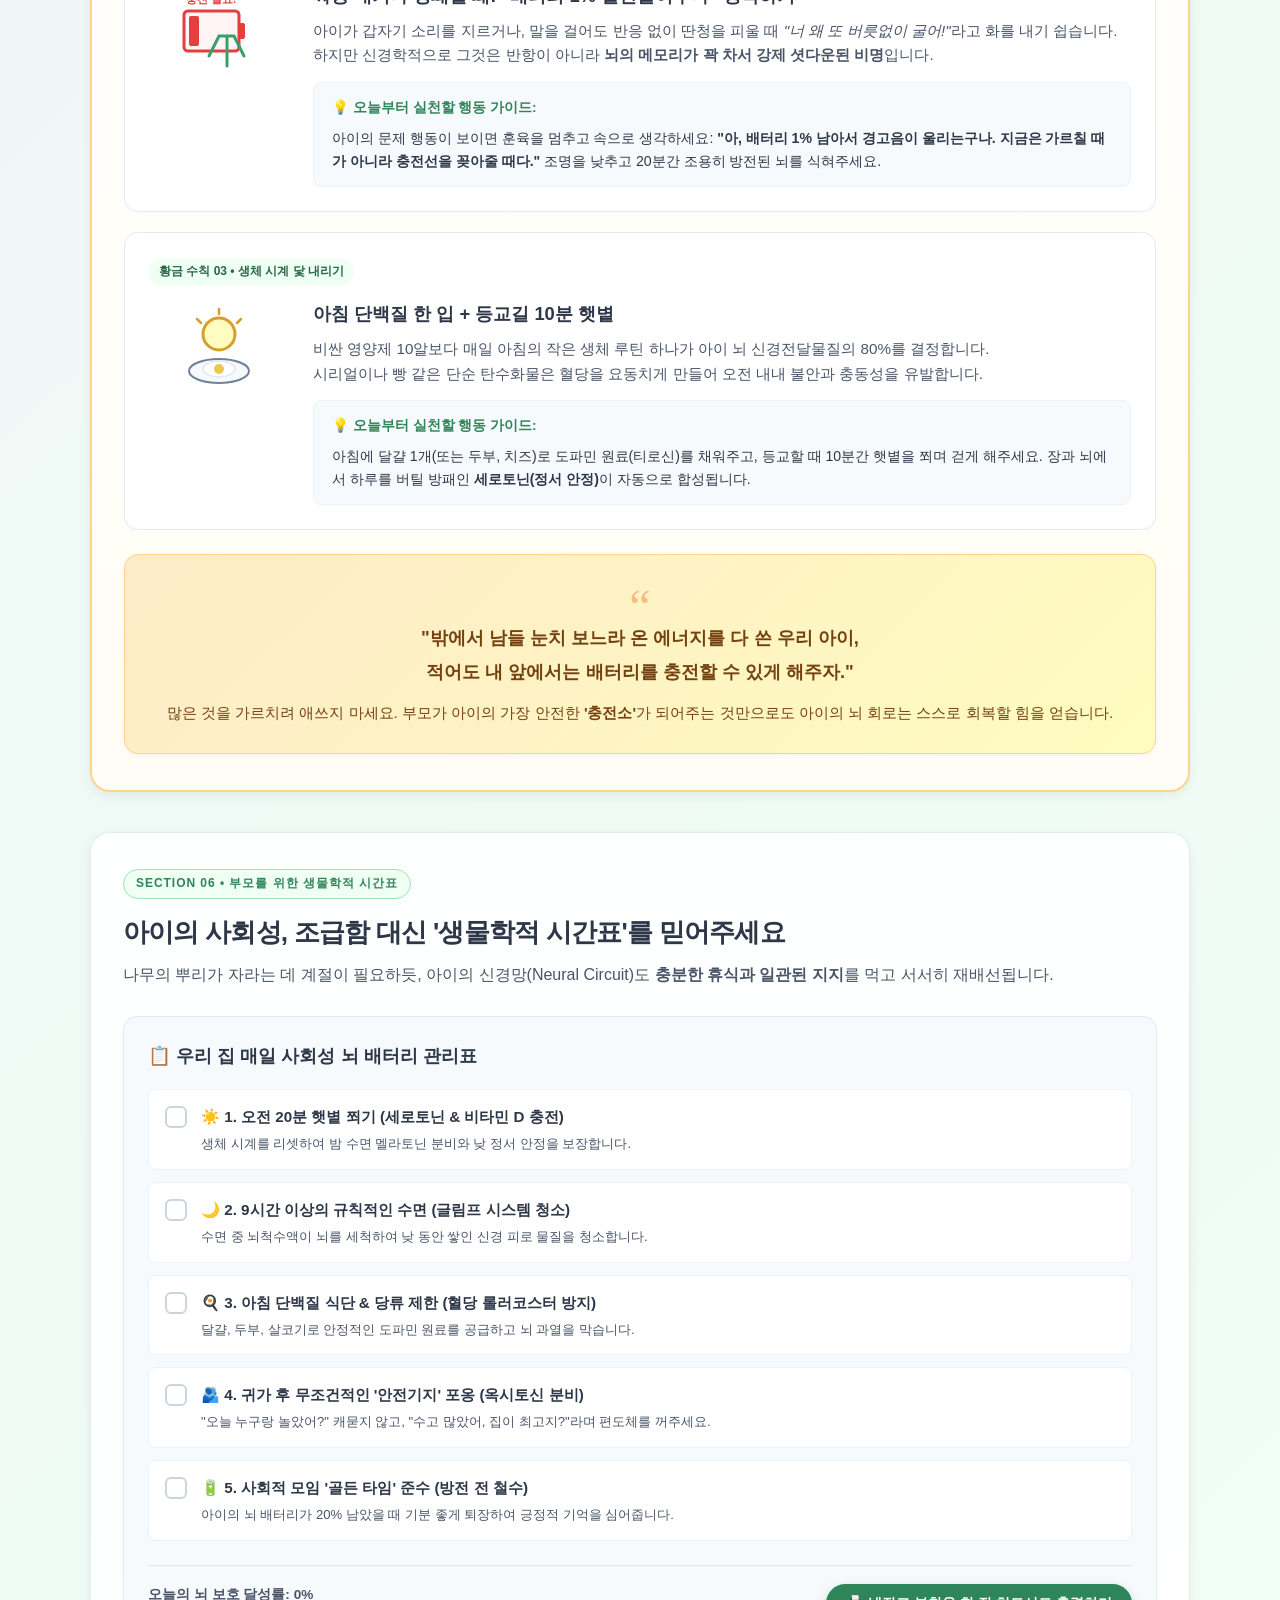
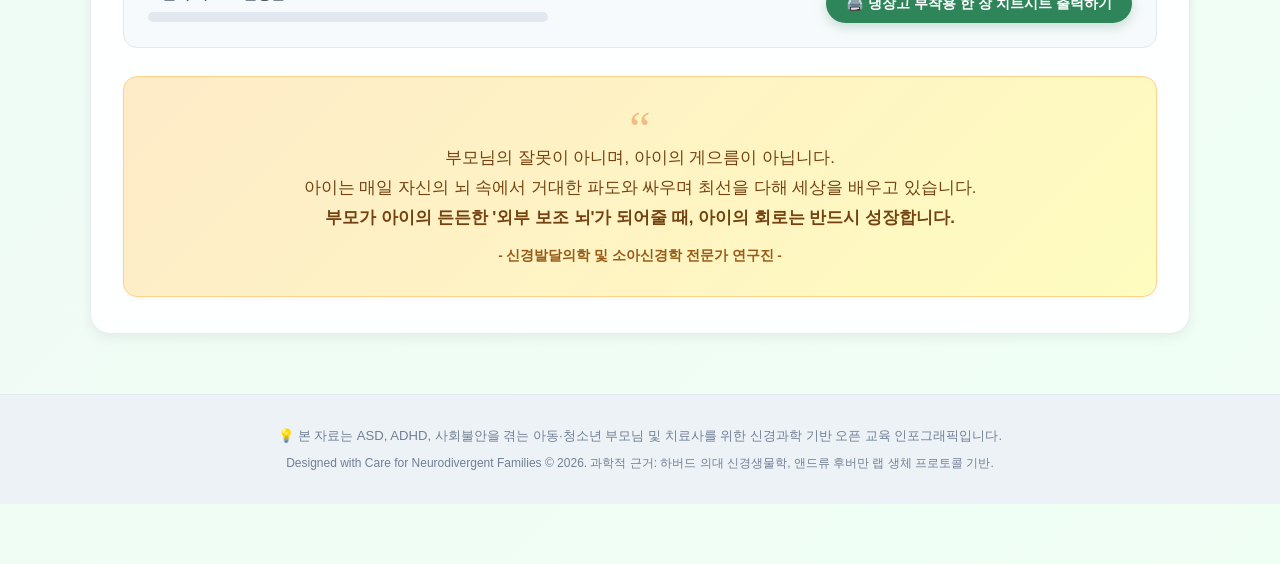
==== commit 5f766254: "fix: 모바일 상단 네비게이션 버튼 라벨 간결화 및 가로 스크롤 UI 최적화" ====
--- a/index.html
+++ b/index.html
@@ -27,23 +27,23 @@
       <div class="view-controls">
         <button id="btn-view-dashboard" class="view-btn active" title="전체 대시보드 형태">
           <svg width="18" height="18" viewBox="0 0 24 24" fill="none" stroke="currentColor" stroke-width="2"><rect x="3" y="3" width="7" height="7"></rect><rect x="14" y="3" width="7" height="7"></rect><rect x="14" y="14" width="7" height="7"></rect><rect x="3" y="14" width="7" height="7"></rect></svg>
-          <span>통합 대시보드</span>
+          <span>대시보드</span>
         </button>
         <button id="btn-view-slides" class="view-btn" title="카드뉴스 슬라이드 형태">
           <svg width="18" height="18" viewBox="0 0 24 24" fill="none" stroke="currentColor" stroke-width="2"><rect x="2" y="3" width="20" height="14" rx="2" ry="2"></rect><line x1="8" y1="21" x2="16" y2="21"></line><line x1="12" y1="17" x2="12" y2="21"></line></svg>
-          <span>카드뉴스 슬라이드</span>
+          <span>카드뉴스</span>
         </button>
         <button id="btn-print-cheatsheet" class="view-btn action-btn" title="냉장고 부착용 A4 인쇄/PDF 저장">
           <svg width="18" height="18" viewBox="0 0 24 24" fill="none" stroke="currentColor" stroke-width="2"><polyline points="6 9 6 2 18 2 18 9"></polyline><path d="M6 18H4a2 2 0 0 1-2-2v-5a2 2 0 0 1 2-2h16a2 2 0 0 1 2 2v5a2 2 0 0 1-2 2h-2"></path><rect x="6" y="14" width="12" height="8"></rect></svg>
-          <span>치트시트 인쇄</span>
+          <span>요약 인쇄</span>
         </button>
         <a href="3d_human_brain_synapse_neurodevelopmental_simulator.html" class="view-btn simulator-btn" title="3D WebGL 인간 뇌 해부학 & 시냅스 발달 시뮬레이터 (PC/태블릿 권장)">
           <svg width="18" height="18" viewBox="0 0 24 24" fill="none" stroke="currentColor" stroke-width="2"><circle cx="12" cy="12" r="10"></circle><path d="M12 2a15.3 15.3 0 0 1 4 10 15.3 15.3 0 0 1-4 10 15.3 15.3 0 0 1-4-10 15.3 15.3 0 0 1 4-10z"></path><path d="M2 12h20"></path></svg>
-          <span>🔮 3D 뇌 감각 시뮬레이터</span>
+          <span>🔮 3D 뇌 모델</span>
         </a>
         <a href="code_artifact.html" class="view-btn simulator-btn" style="background: linear-gradient(135deg, #4f46e5, #7c3aed); color: #fff; border-color: #818cf8;" title="BrainSpan 작업기억 확장 트럼프 훈련기 (인지재활 게이미피케이션)">
           <svg width="18" height="18" viewBox="0 0 24 24" fill="none" stroke="currentColor" stroke-width="2"><rect x="3" y="3" width="18" height="18" rx="2" ry="2"></rect><line x1="3" y1="9" x2="21" y2="9"></line><line x1="9" y1="21" x2="9" y2="9"></line></svg>
-          <span>🃏 작업기억 훈련기</span>
+          <span>🃏 기억 훈련기</span>
         </a>
       </div>
     </div>
--- a/style.css
+++ b/style.css
@@ -140,6 +140,8 @@
   font-weight: 600;
   color: var(--text-muted);
   cursor: pointer;
+  white-space: nowrap;
+  flex-shrink: 0;
   transition: var(--transition);
 }
 
@@ -1511,6 +1513,21 @@
     width: 100%;
     justify-content: flex-start;
     overflow-x: auto;
+    -webkit-overflow-scrolling: touch;
+    scrollbar-width: none;
+    -ms-overflow-style: none;
+    padding: 2px 2px 8px 2px;
+    gap: 8px;
+    flex-wrap: nowrap;
+  }
+
+  .view-controls::-webkit-scrollbar {
+    display: none;
+  }
+
+  .view-btn {
+    padding: 7px 13px;
+    font-size: 0.82rem;
   }
 }
 
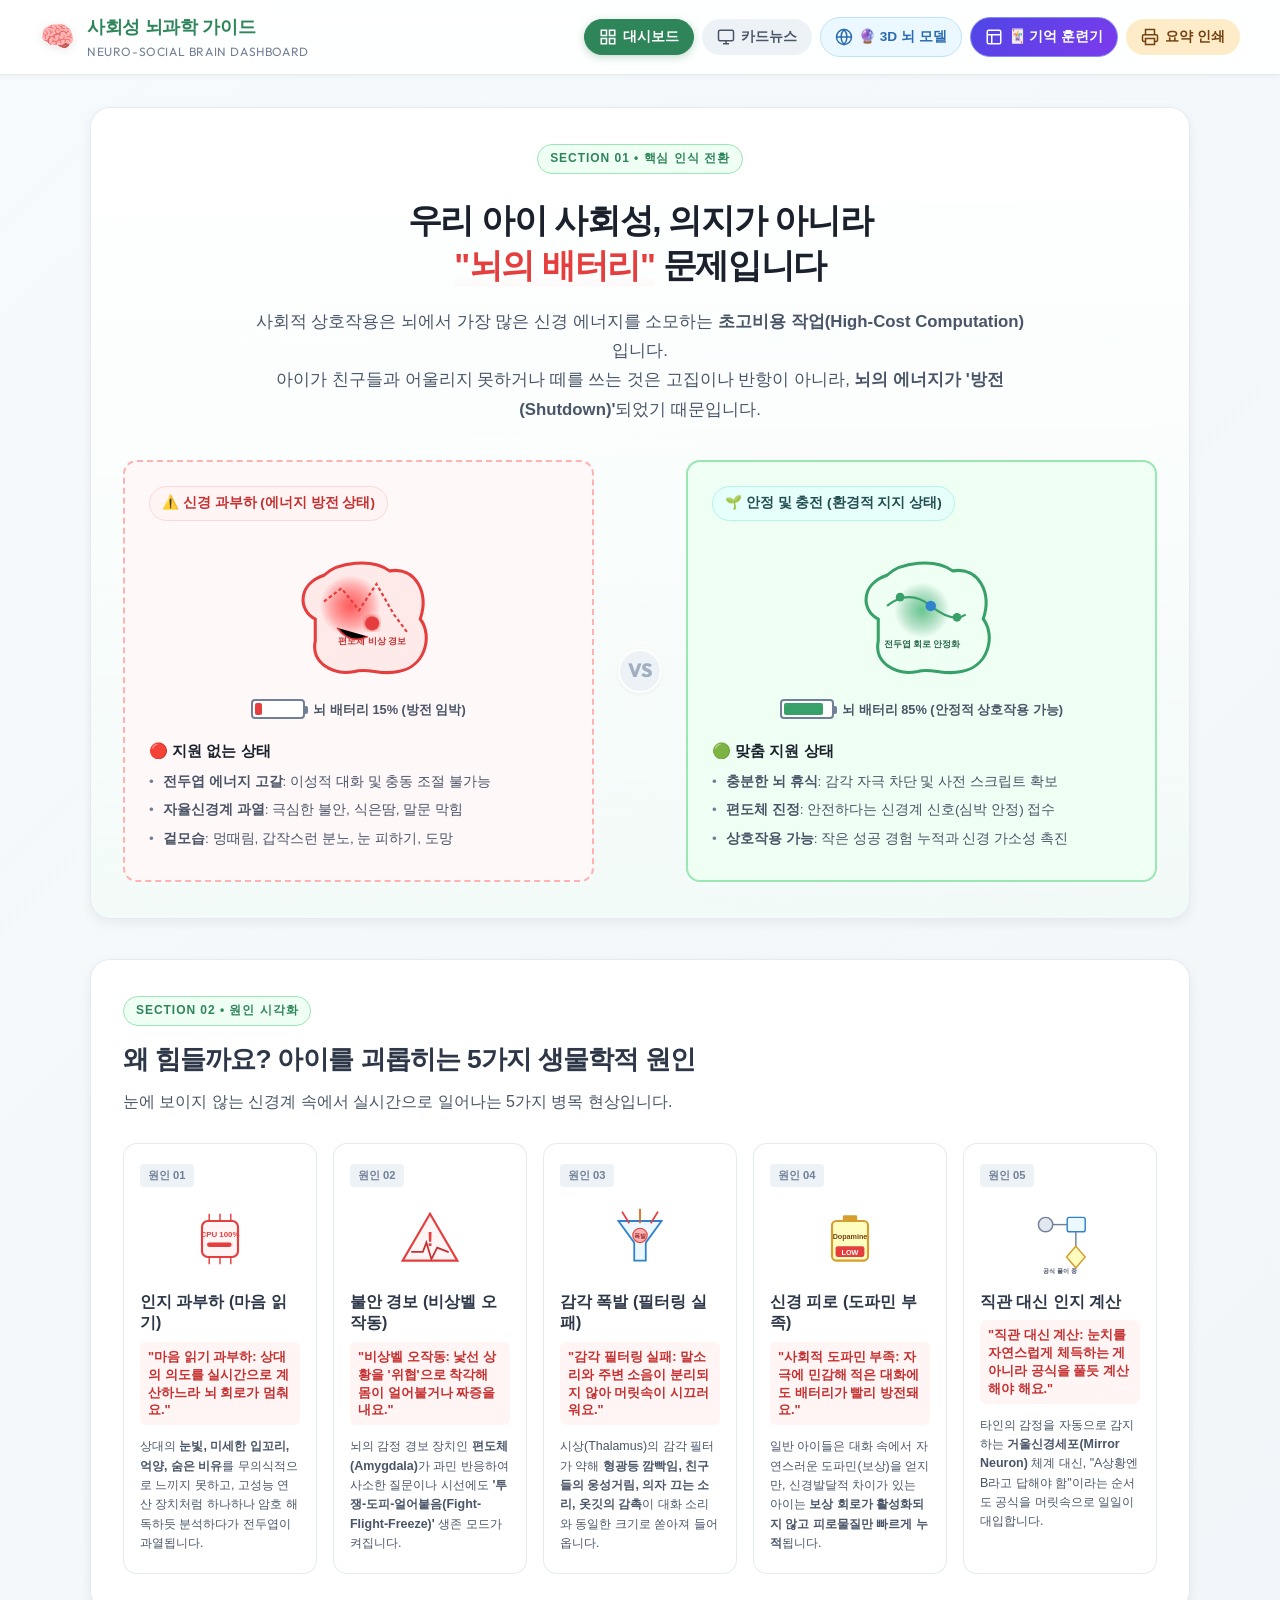
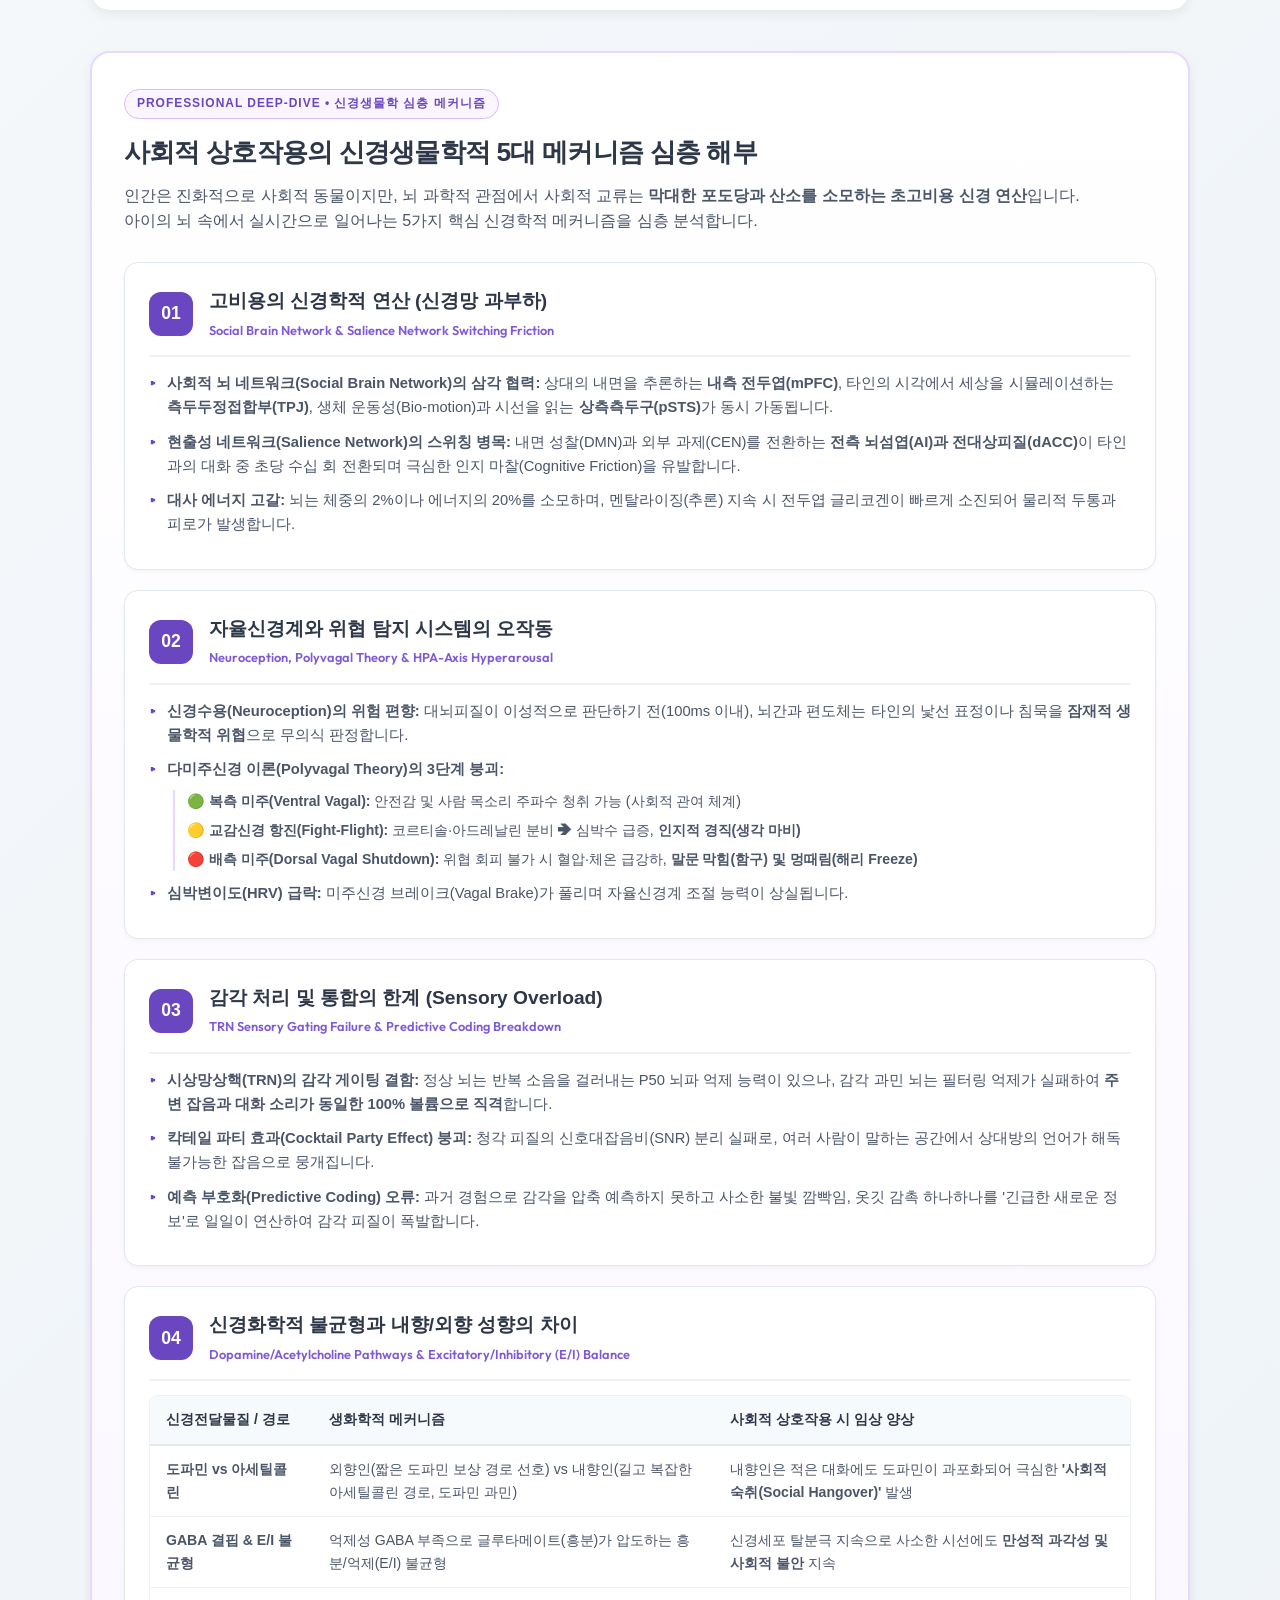
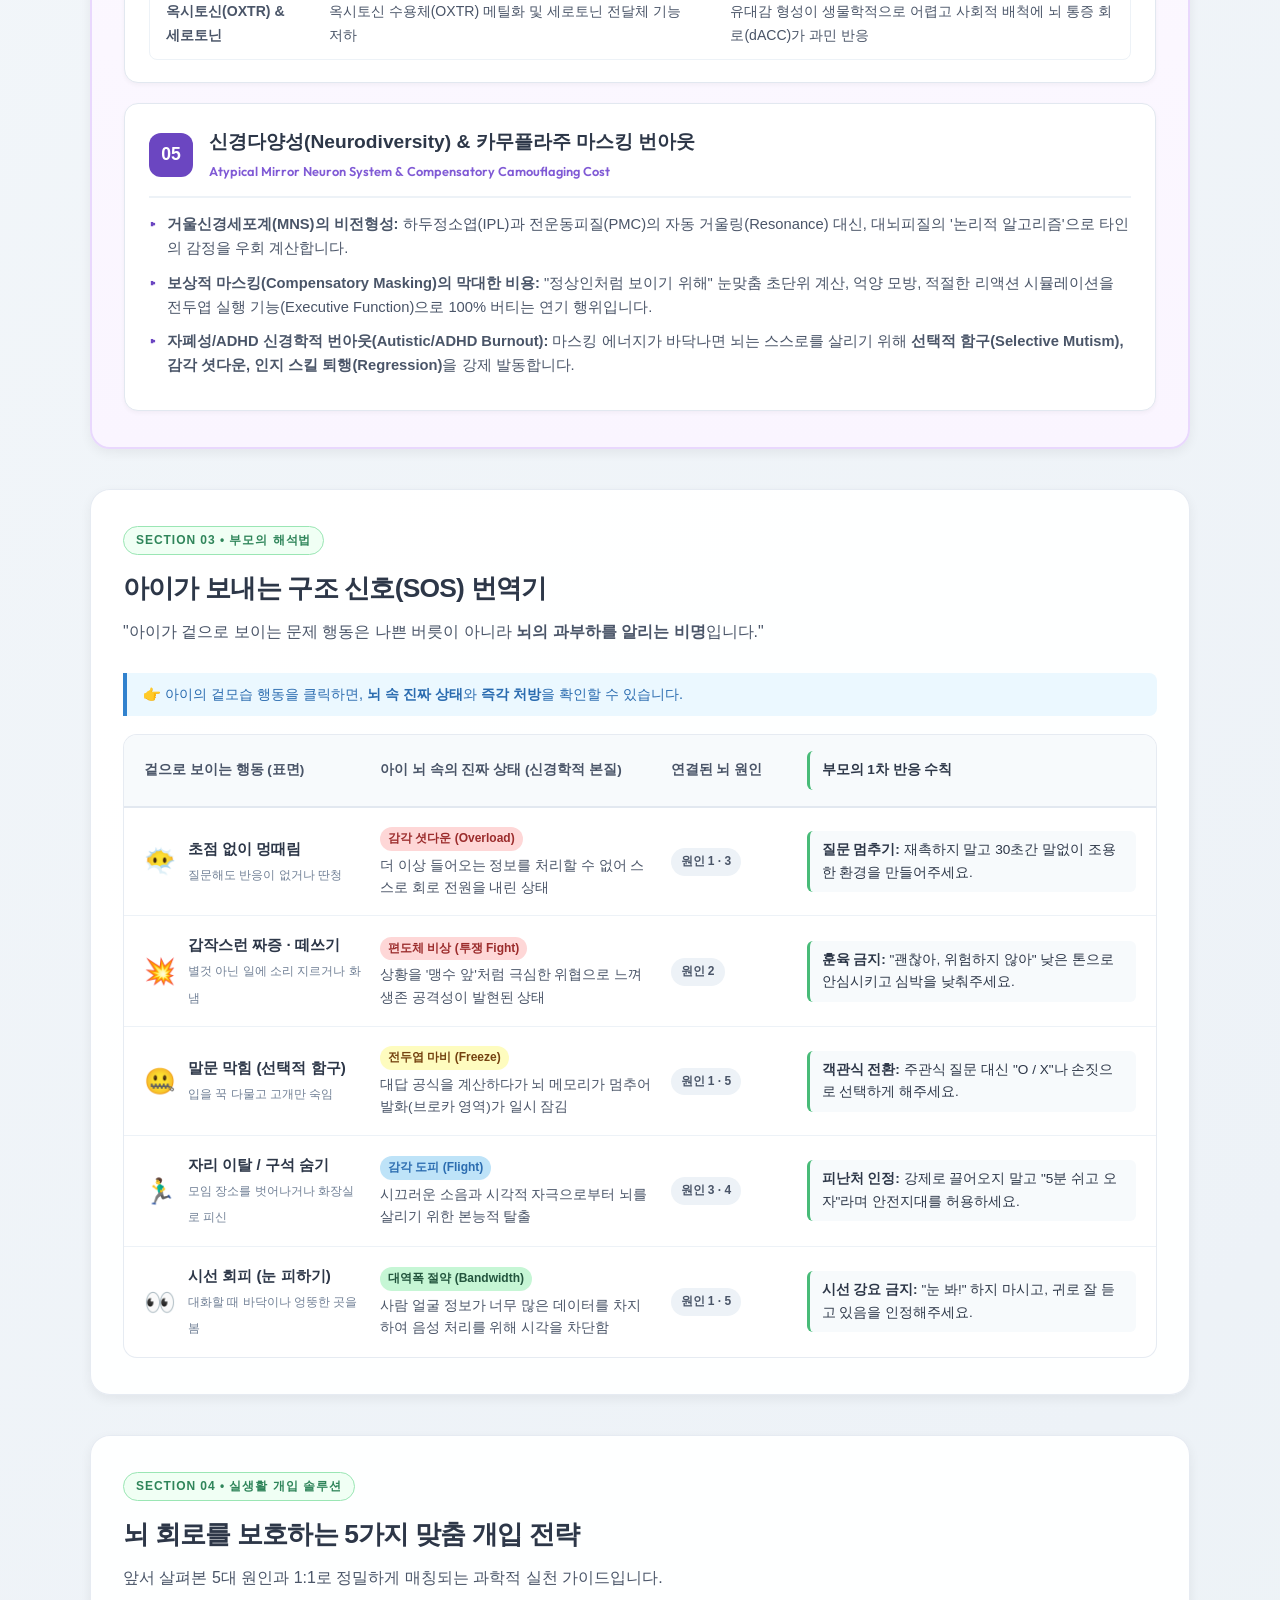
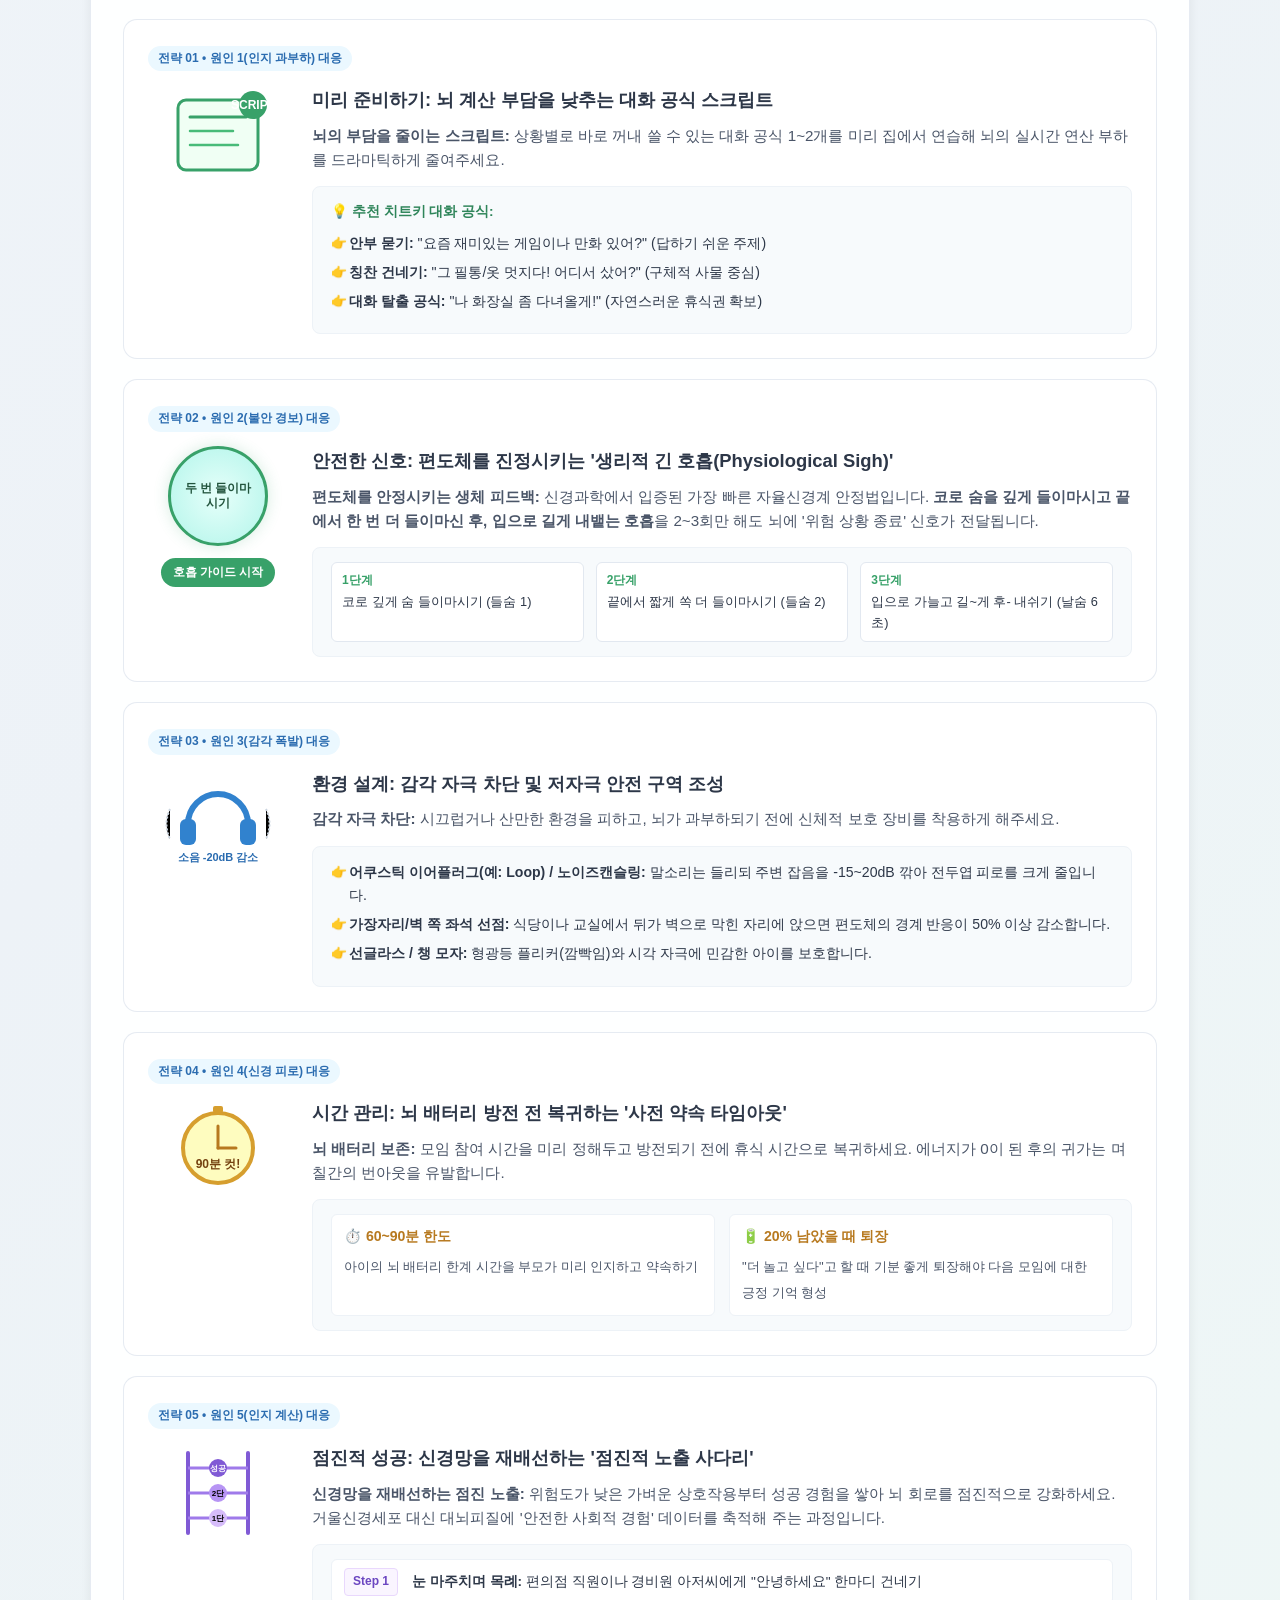
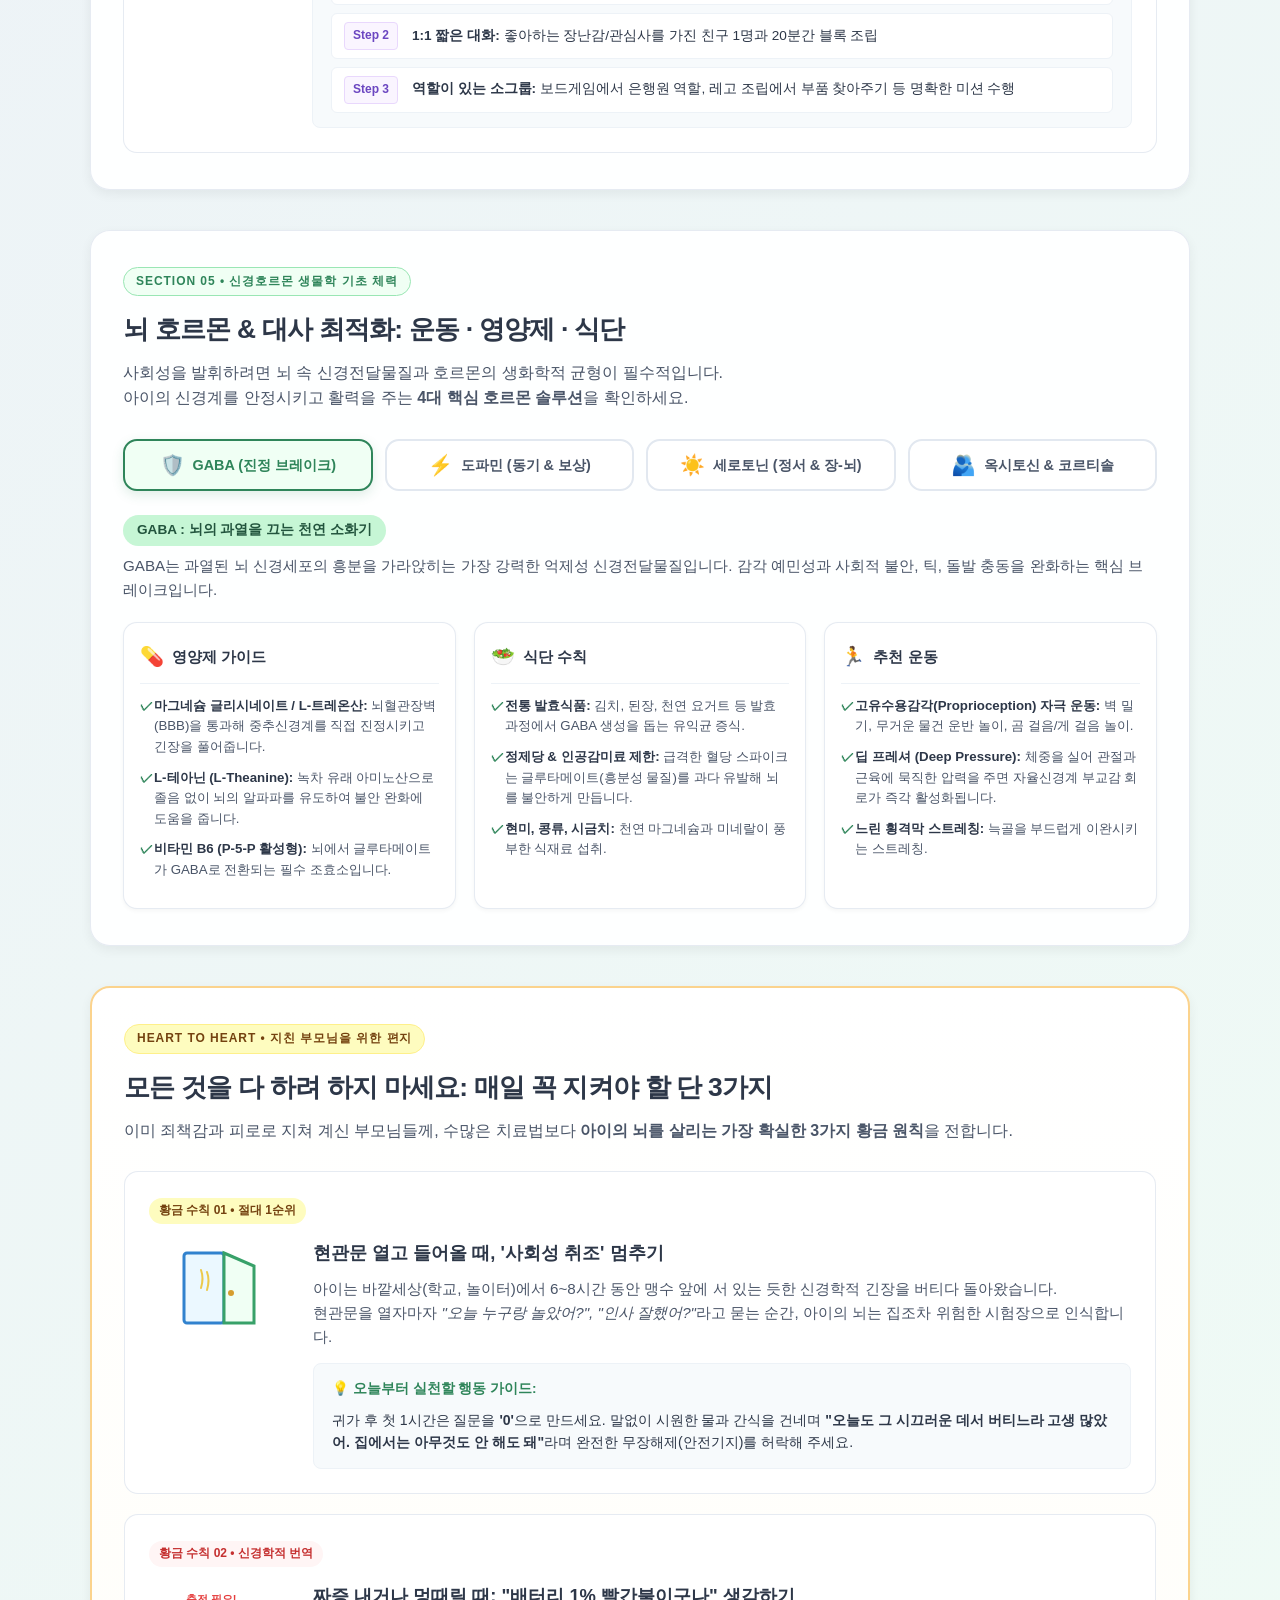
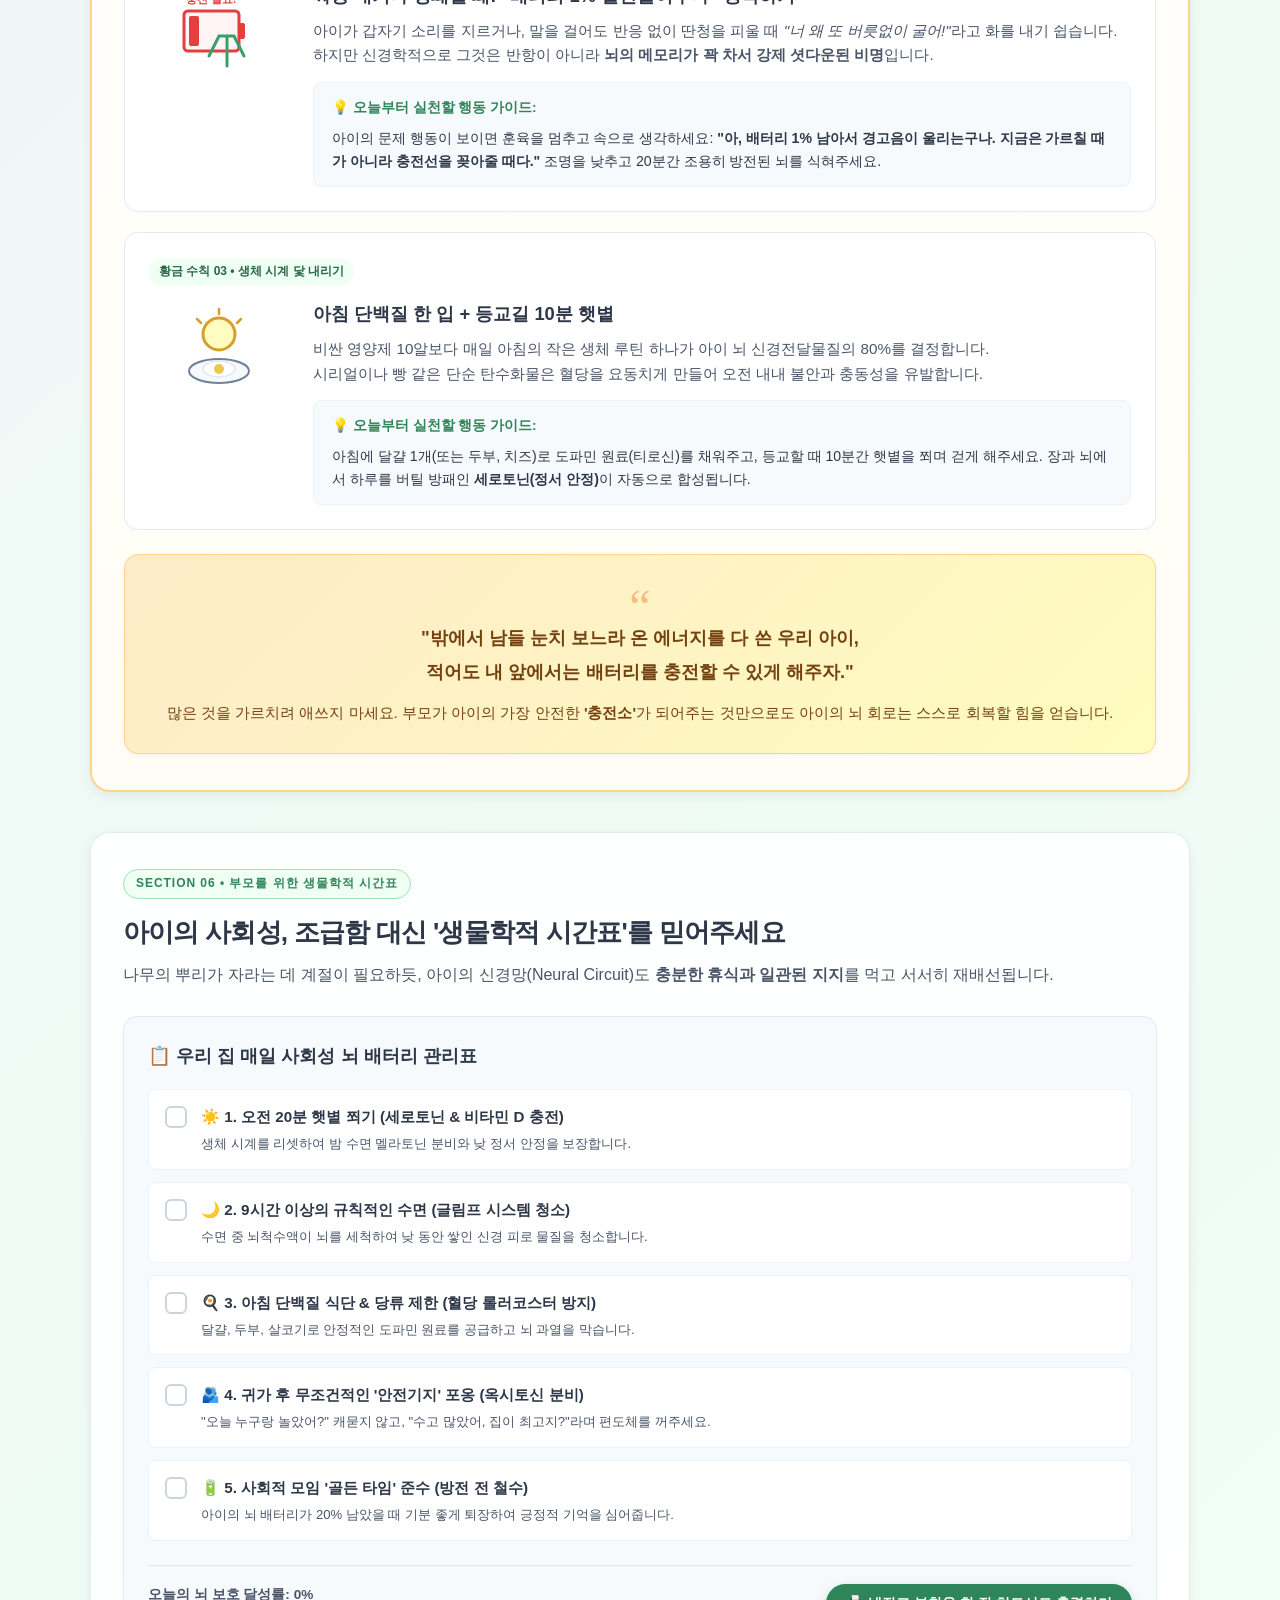
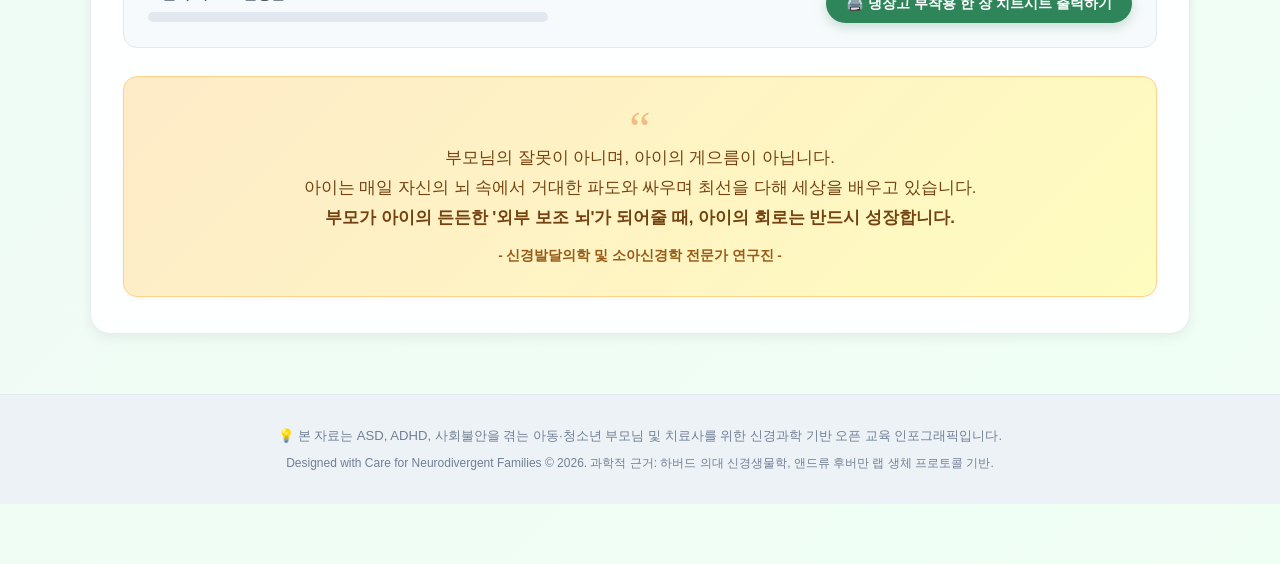
==== commit d04c10ce: "style: 상단 네비게이션 메뉴 순서 변경 (요약 인쇄 버튼을 맨 뒤로 이동)" ====
--- a/index.html
+++ b/index.html
@@ -33,10 +33,6 @@
           <svg width="18" height="18" viewBox="0 0 24 24" fill="none" stroke="currentColor" stroke-width="2"><rect x="2" y="3" width="20" height="14" rx="2" ry="2"></rect><line x1="8" y1="21" x2="16" y2="21"></line><line x1="12" y1="17" x2="12" y2="21"></line></svg>
           <span>카드뉴스</span>
         </button>
-        <button id="btn-print-cheatsheet" class="view-btn action-btn" title="냉장고 부착용 A4 인쇄/PDF 저장">
-          <svg width="18" height="18" viewBox="0 0 24 24" fill="none" stroke="currentColor" stroke-width="2"><polyline points="6 9 6 2 18 2 18 9"></polyline><path d="M6 18H4a2 2 0 0 1-2-2v-5a2 2 0 0 1 2-2h16a2 2 0 0 1 2 2v5a2 2 0 0 1-2 2h-2"></path><rect x="6" y="14" width="12" height="8"></rect></svg>
-          <span>요약 인쇄</span>
-        </button>
         <a href="3d_human_brain_synapse_neurodevelopmental_simulator.html" class="view-btn simulator-btn" title="3D WebGL 인간 뇌 해부학 & 시냅스 발달 시뮬레이터 (PC/태블릿 권장)">
           <svg width="18" height="18" viewBox="0 0 24 24" fill="none" stroke="currentColor" stroke-width="2"><circle cx="12" cy="12" r="10"></circle><path d="M12 2a15.3 15.3 0 0 1 4 10 15.3 15.3 0 0 1-4 10 15.3 15.3 0 0 1-4-10 15.3 15.3 0 0 1 4-10z"></path><path d="M2 12h20"></path></svg>
           <span>🔮 3D 뇌 모델</span>
@@ -45,6 +41,10 @@
           <svg width="18" height="18" viewBox="0 0 24 24" fill="none" stroke="currentColor" stroke-width="2"><rect x="3" y="3" width="18" height="18" rx="2" ry="2"></rect><line x1="3" y1="9" x2="21" y2="9"></line><line x1="9" y1="21" x2="9" y2="9"></line></svg>
           <span>🃏 기억 훈련기</span>
         </a>
+        <button id="btn-print-cheatsheet" class="view-btn action-btn" title="냉장고 부착용 A4 인쇄/PDF 저장">
+          <svg width="18" height="18" viewBox="0 0 24 24" fill="none" stroke="currentColor" stroke-width="2"><polyline points="6 9 6 2 18 2 18 9"></polyline><path d="M6 18H4a2 2 0 0 1-2-2v-5a2 2 0 0 1 2-2h16a2 2 0 0 1 2 2v5a2 2 0 0 1-2 2h-2"></path><rect x="6" y="14" width="12" height="8"></rect></svg>
+          <span>요약 인쇄</span>
+        </button>
       </div>
     </div>
   </header>
